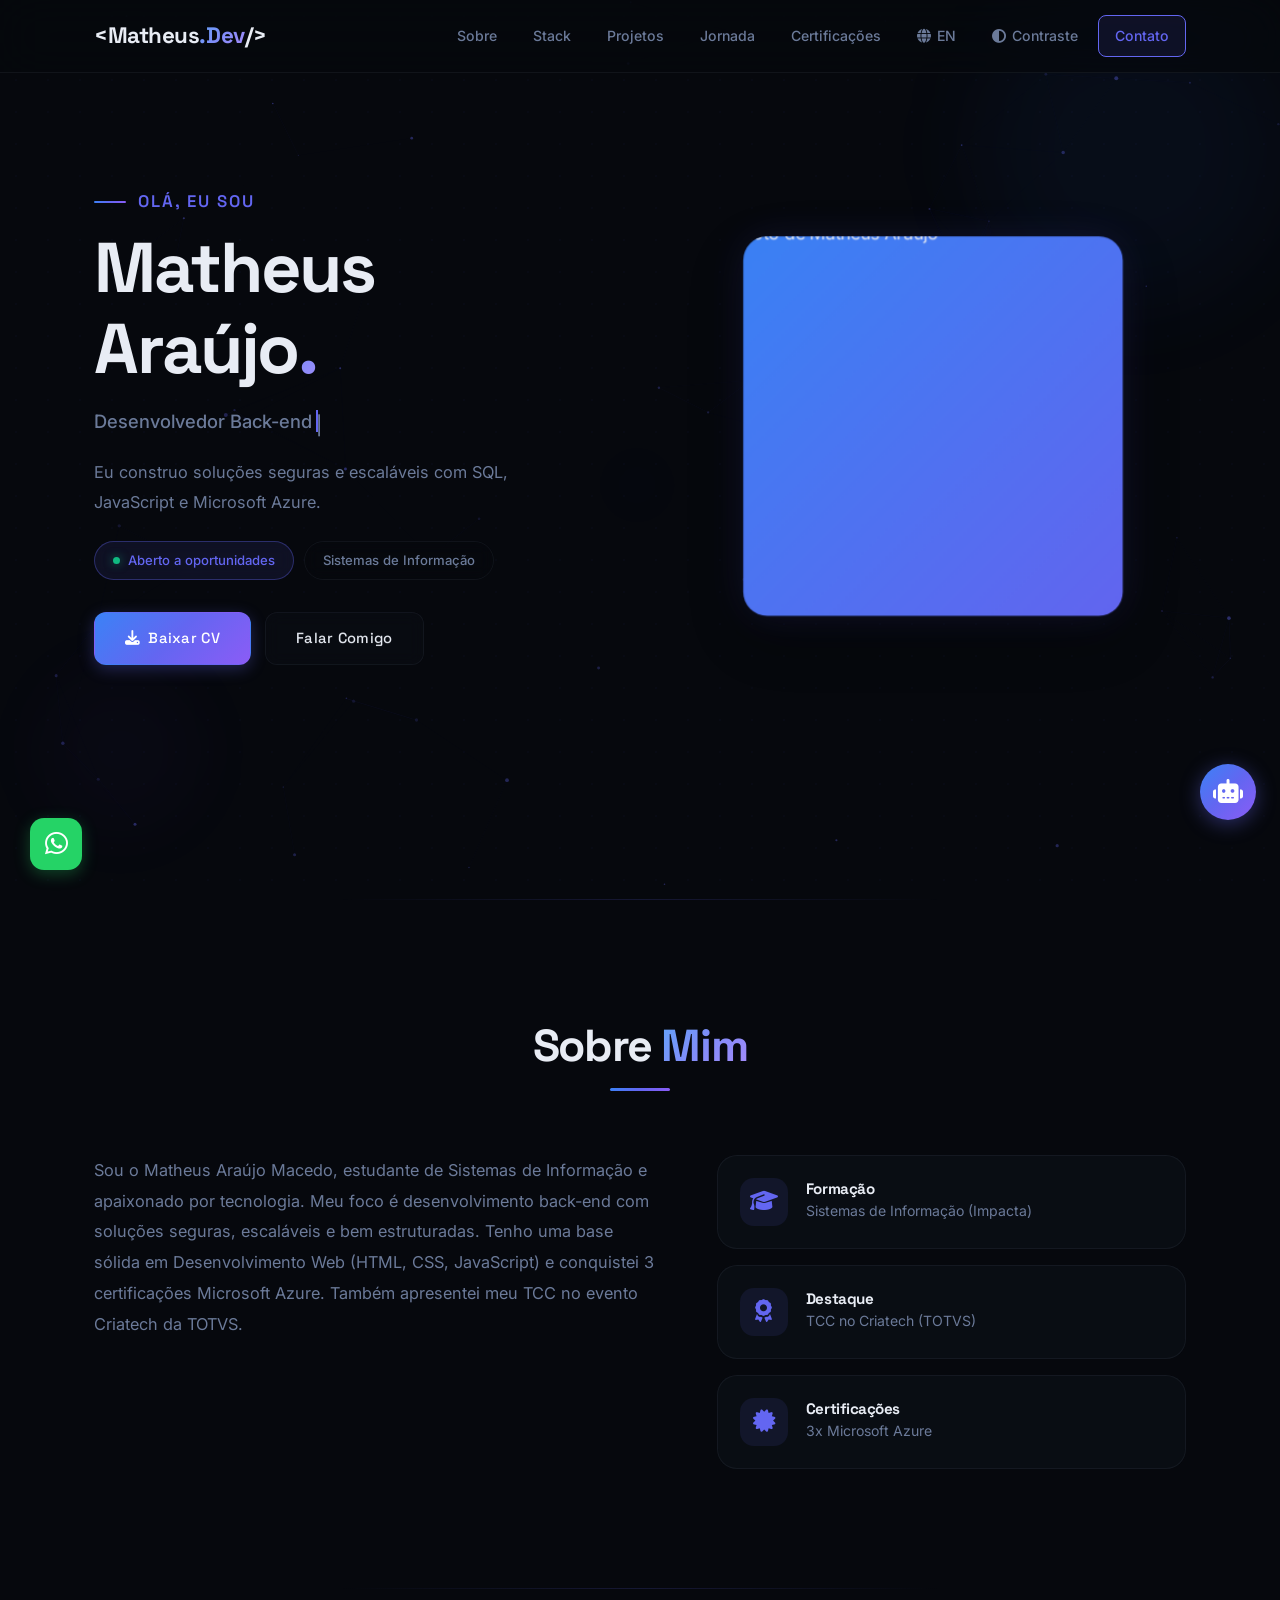
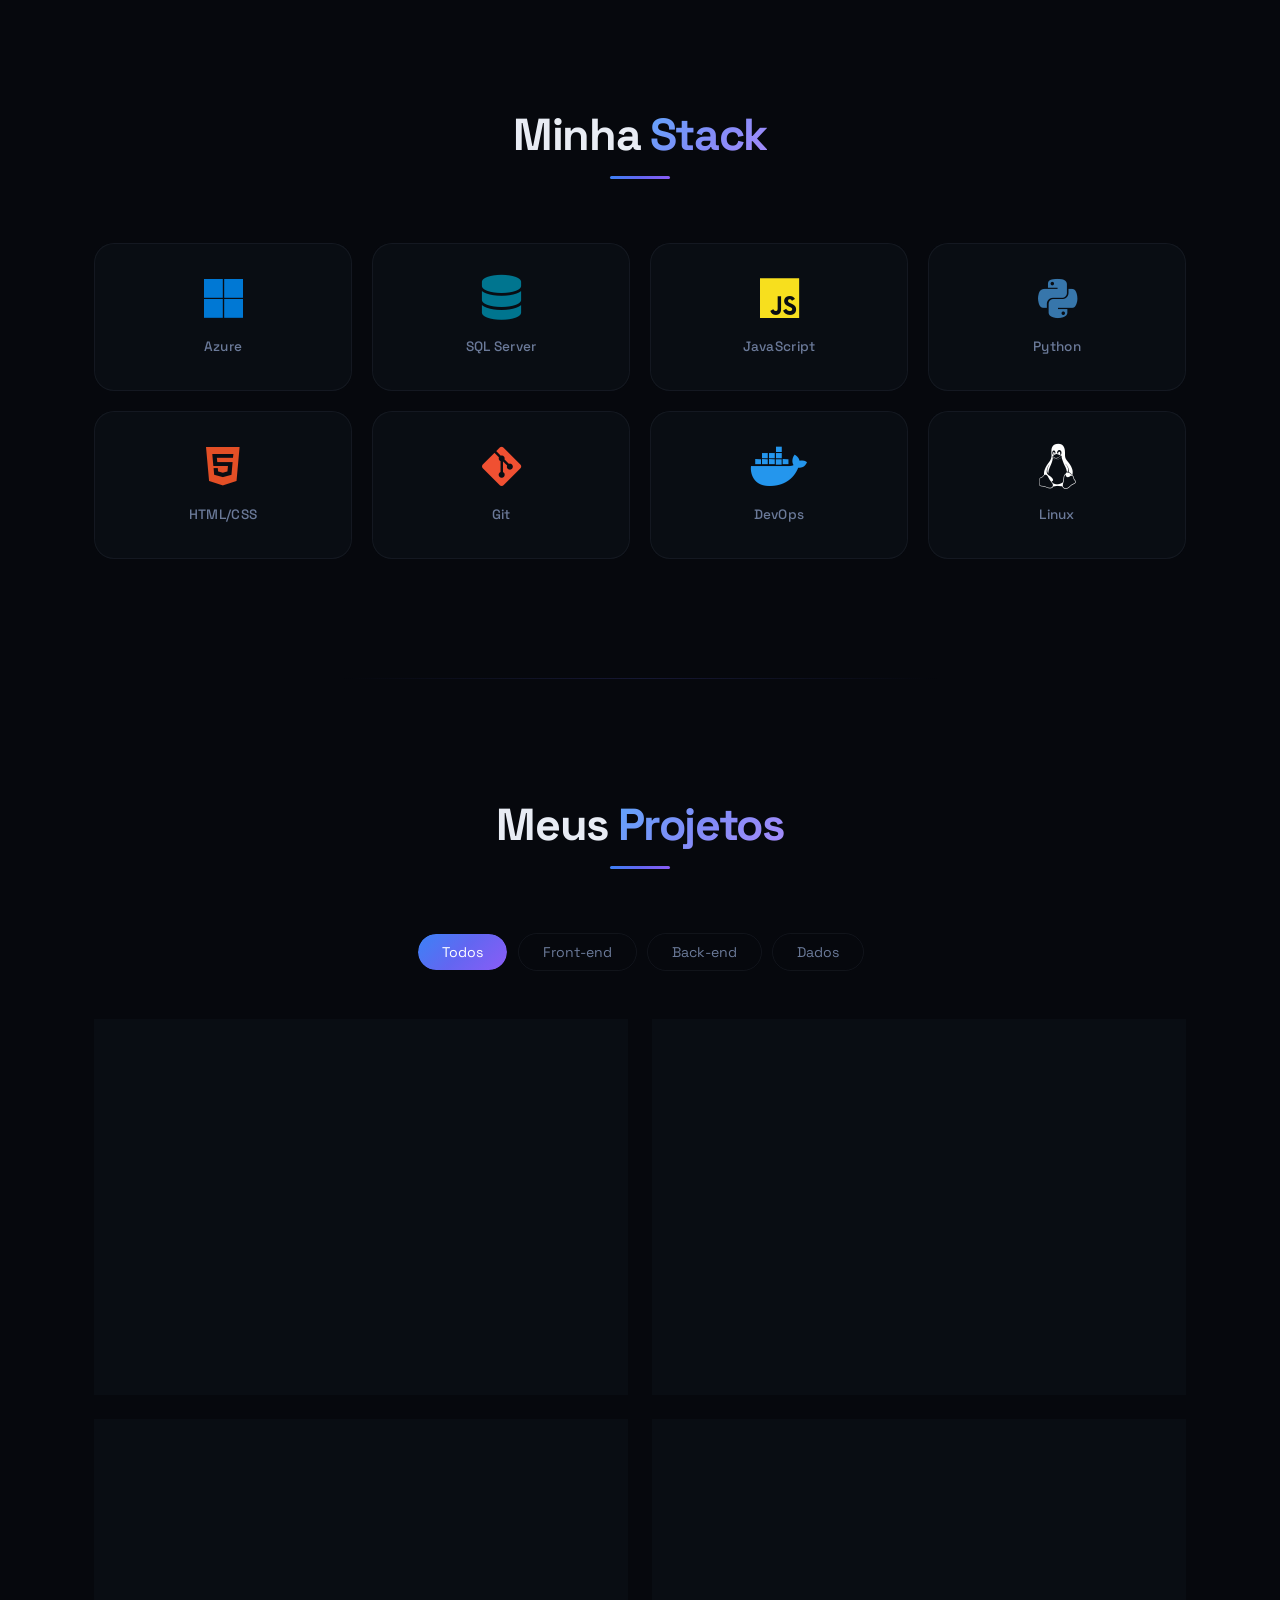
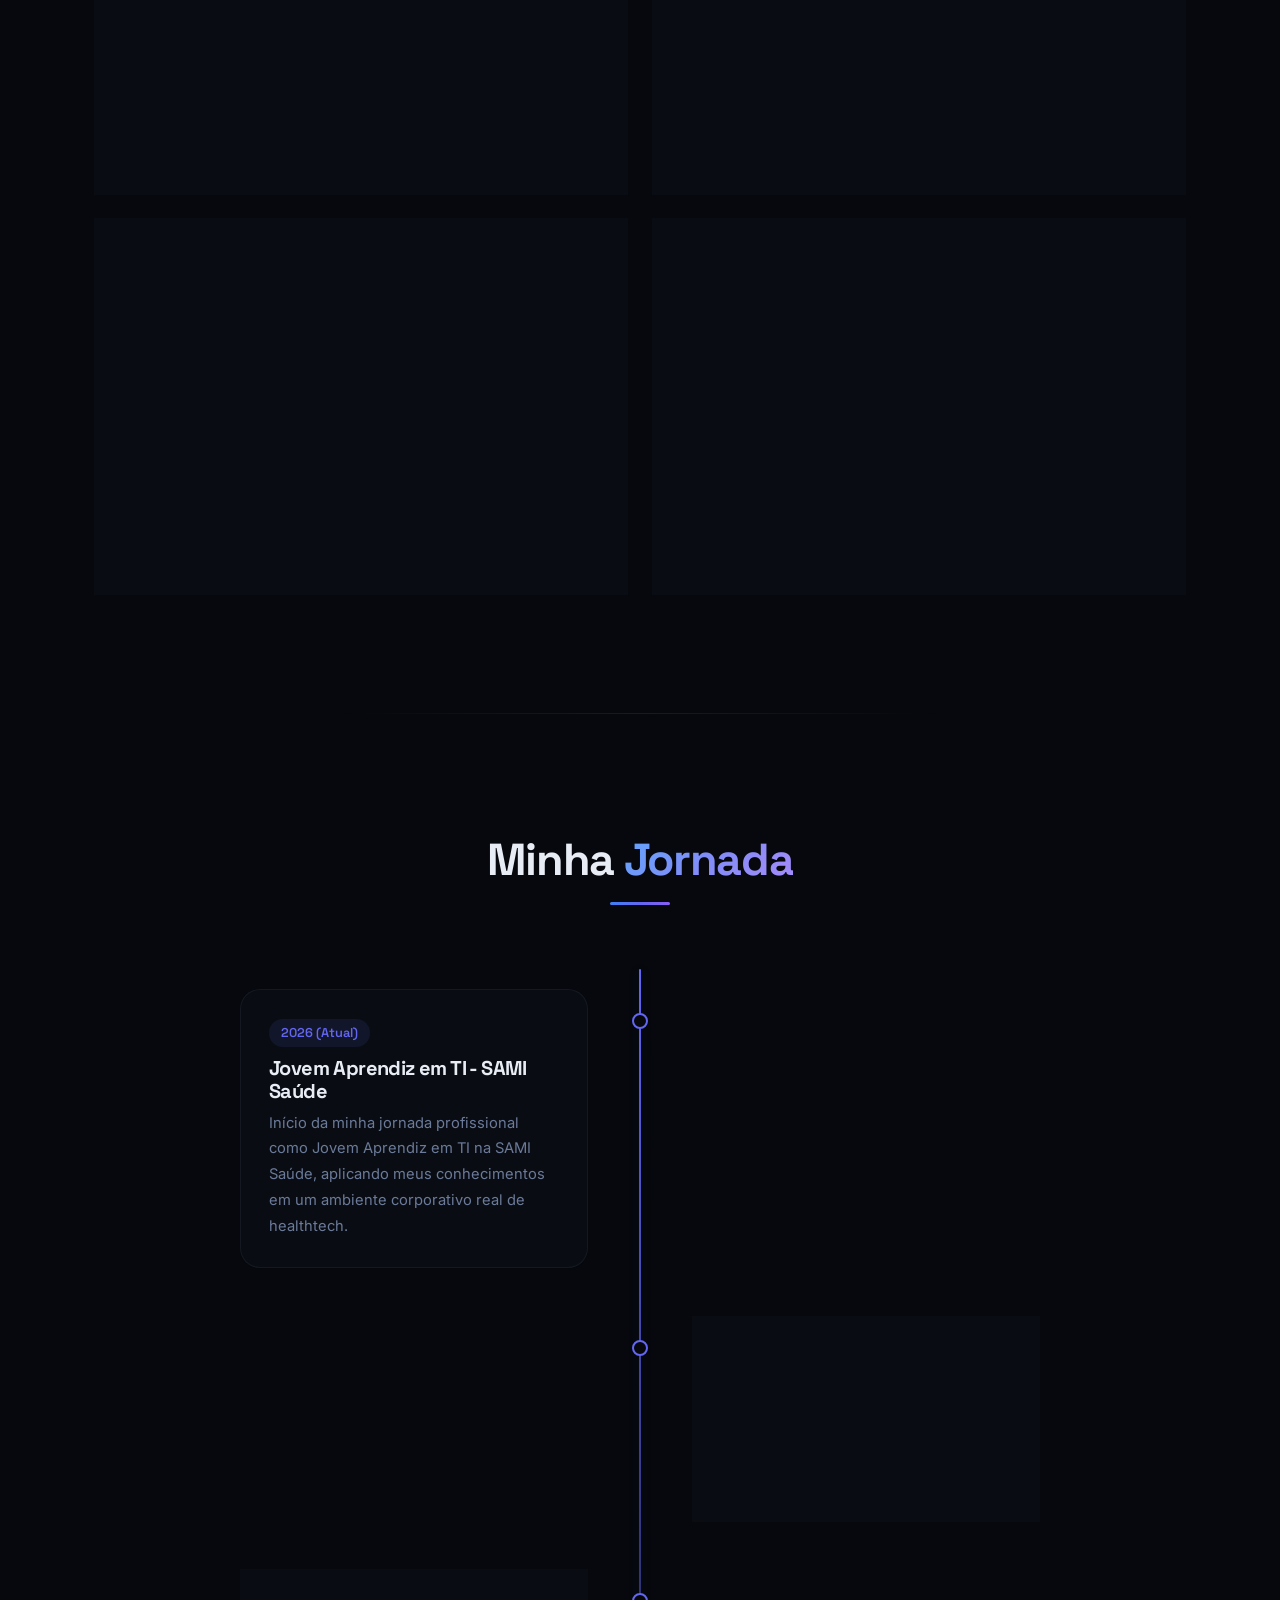
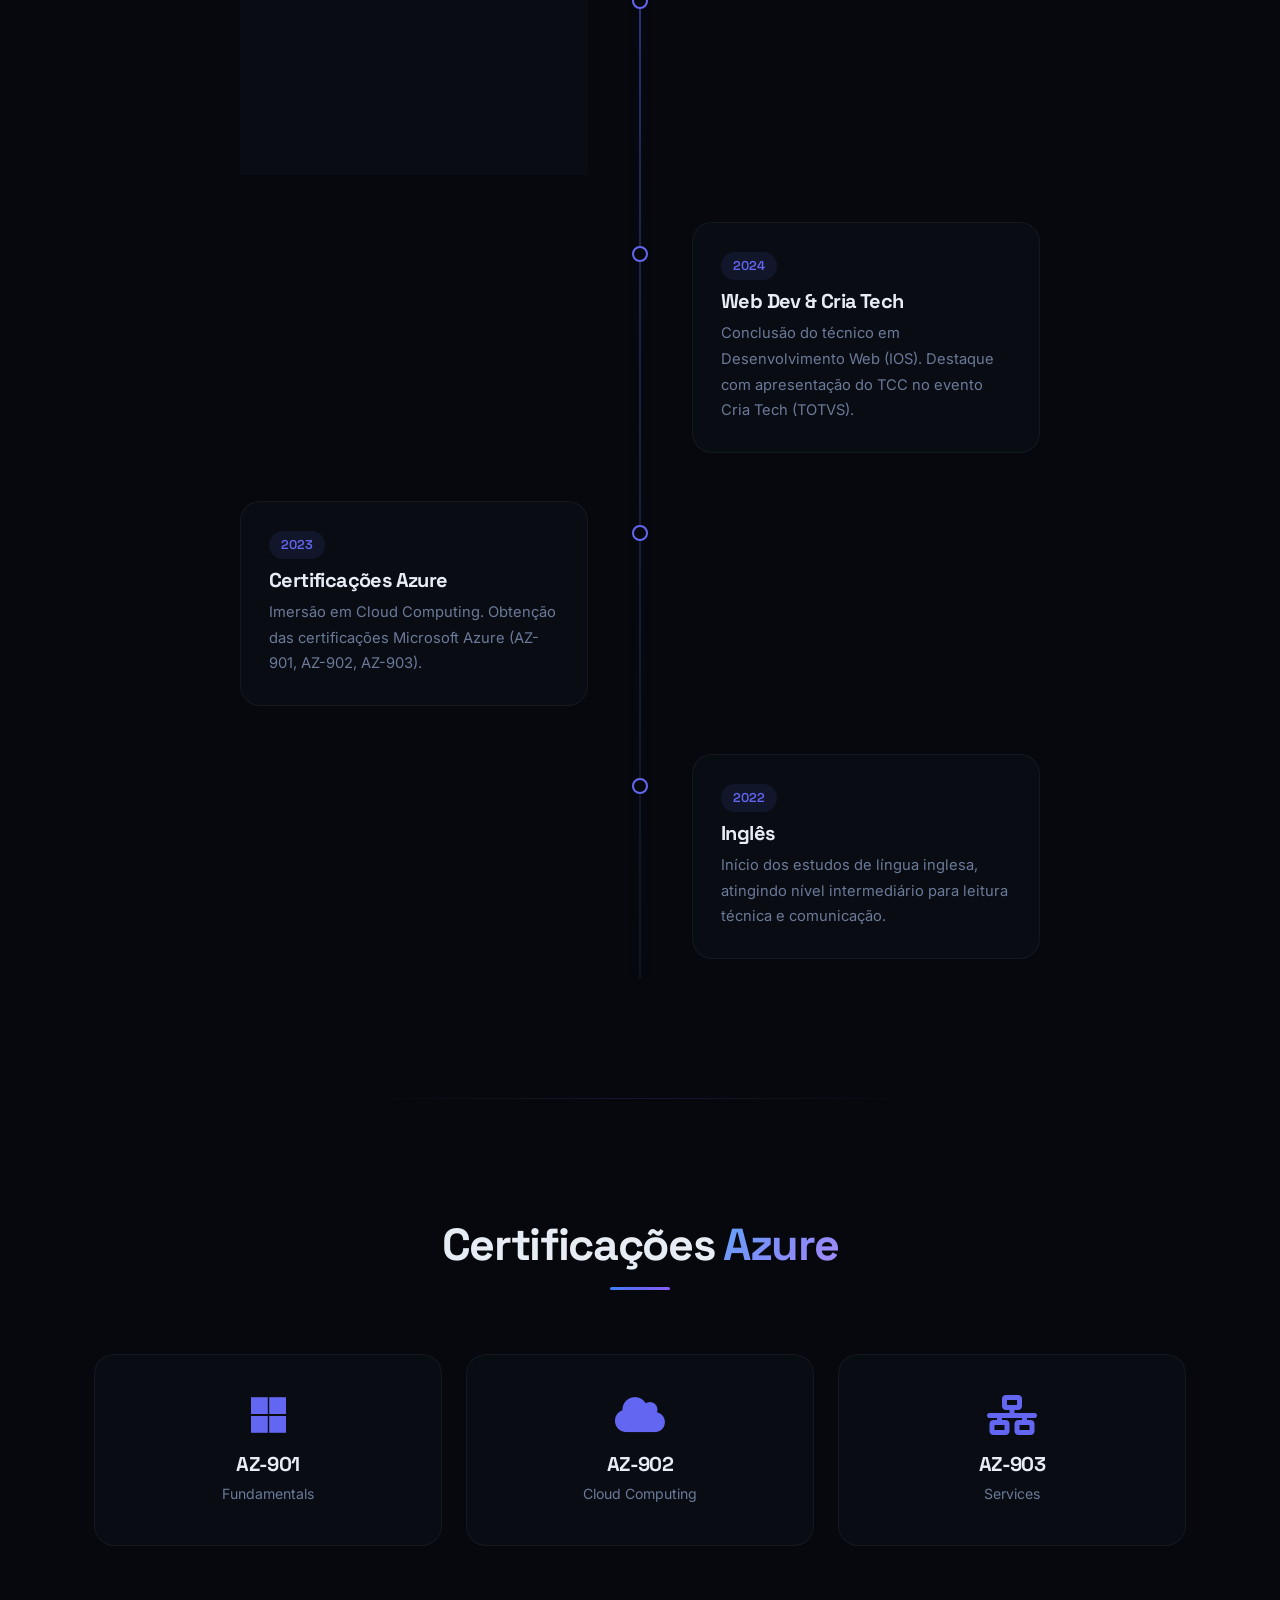
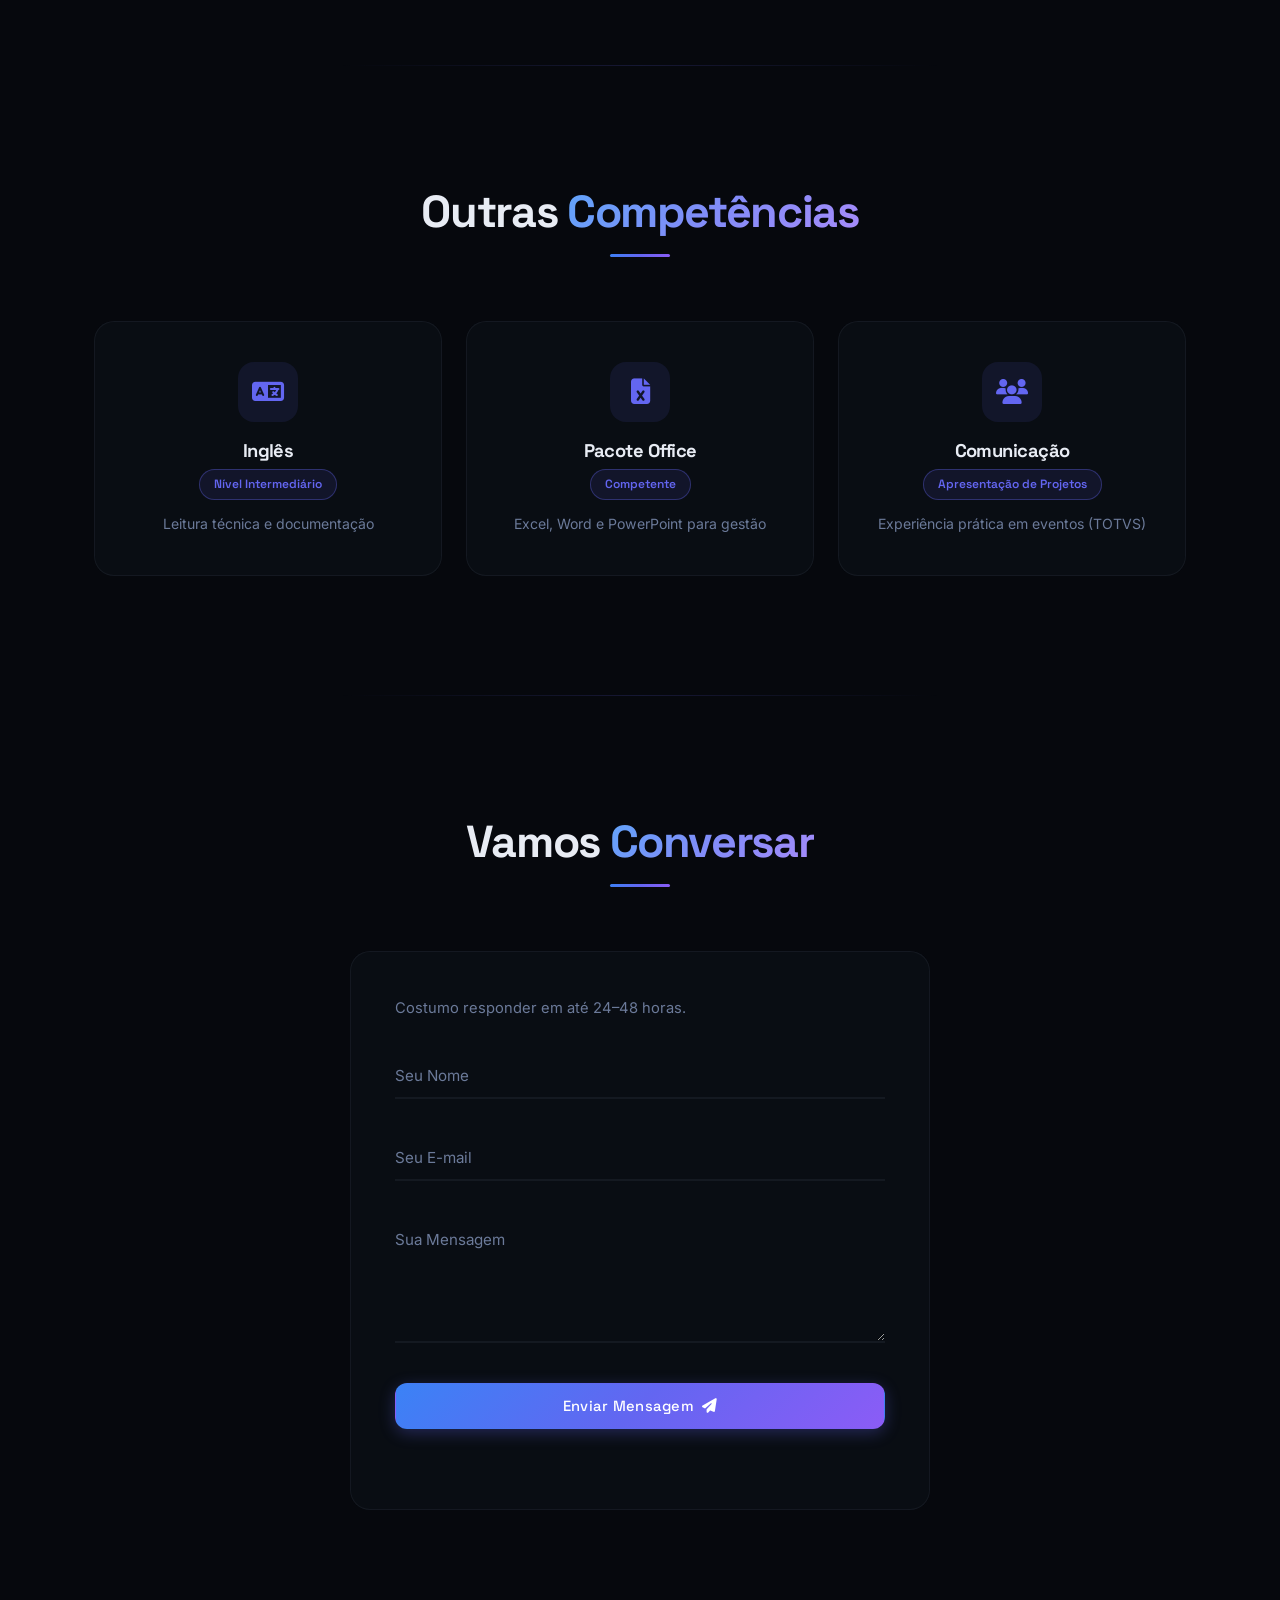
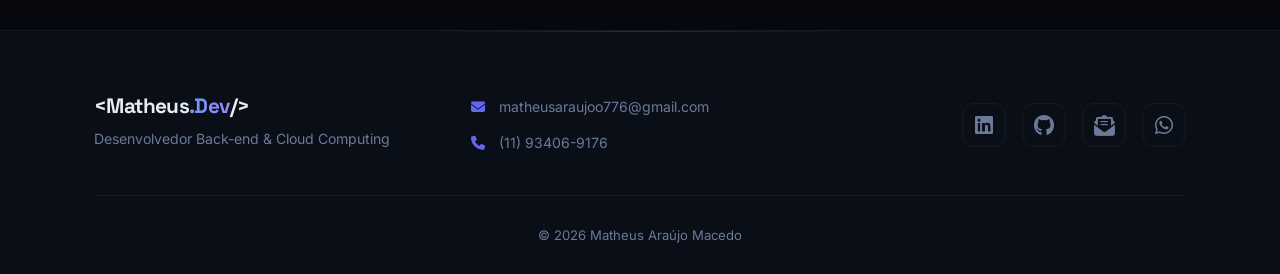
==== index.html @ a5e1f6a1 "fix(ui): prevent btn hover from hiding text by wrapping in span" ====
<!DOCTYPE html>
<html lang="pt-br">

<head>
    <meta charset="UTF-8">
    <meta name="viewport" content="width=device-width, initial-scale=1.0">
    <title>Matheus Araújo | Portfólio</title>
    <meta name="description" content="Portfólio de Matheus Araújo Macedo — Desenvolvedor Back-end, Cloud Azure e SQL.">
    
    <!-- Open Graph / LinkedIn / Facebook -->
    <meta property="og:type" content="website">
    <meta property="og:url" content="https://matheusaraujomacedo.pages.dev/">
    <meta property="og:title" content="Matheus Araújo | Portfólio de Desenvolvedor">
    <meta property="og:description" content="Portfólio de Desenvolvedor Back-end, Integração de IAs e Cloud. Fale com a minha IA diretamente no site!">
    <meta property="og:image" content="https://matheusaraujomacedo.pages.dev/matheusaraujo.jpeg">

    <!-- Twitter -->
    <meta property="twitter:card" content="summary_large_image">
    <meta property="twitter:url" content="https://matheusaraujomacedo.pages.dev/">
    <meta property="twitter:title" content="Matheus Araújo | Portfólio">
    <meta property="twitter:description" content="Portfólio de Desenvolvedor Back-end, Integração de IAs e Cloud. Fale com a minha IA diretamente no site!">
    <meta property="twitter:image" content="https://matheusaraujomacedo.pages.dev/matheusaraujo.jpeg">

    <link rel="stylesheet" href="static/style.css">
    <link rel="icon"
        href="data:image/svg+xml,<svg xmlns=%22http://www.w3.org/2000/svg%22 viewBox=%220 0 100 100%22><text y=%22.9em%22 font-size=%2290%22>💻</text></svg>">
    <link rel="preconnect" href="https://fonts.googleapis.com">
    <link rel="preconnect" href="https://fonts.gstatic.com" crossorigin>
    <link href="https://fonts.googleapis.com/css2?family=Inter:wght@300;400;500;600;700&family=Space+Grotesk:wght@400;500;600;700&display=swap" rel="stylesheet">
    <link rel="stylesheet" href="https://cdnjs.cloudflare.com/ajax/libs/font-awesome/6.4.0/css/all.min.css">
</head>

<body>

    <!-- Cursor Following Glow -->
    <div class="cursor-glow" id="cursor-glow"></div>

    <!-- Particle Background Canvas -->
    <canvas id="particle-bg"></canvas>

    <a class="skip-link" href="#about" data-en="Skip to content">Pular para conteúdo</a>

    <!-- Header -->
    <header id="header">
        <nav class="container navbar">
            <div class="logo">
                <a href="index.html">&lt;Matheus<span class="accent">.Dev</span>/&gt;</a>
            </div>

            <ul class="nav-links">
                <li><a href="#about" data-en="About">Sobre</a></li>
                <li><a href="#stack" data-en="Stack">Stack</a></li>
                <li><a href="#projects" data-en="Projects">Projetos</a></li>
                <li><a href="#journey" data-en="Journey">Jornada</a></li>
                <li><a href="#certs" data-en="Certifications">Certificações</a></li>
                <li><a href="javascript:void(0)" onclick="toggleLanguage()" id="lang-btn"
                        aria-label="Toggle Language"><i class="fas fa-globe"></i> EN</a></li>
                <li><a href="javascript:void(0)" onclick="toggleContrast()" id="contrast-btn"
                        data-en="<i class='fas fa-adjust'></i> Contrast" aria-label="Toggle Contrast"><i
                            class="fas fa-adjust"></i> Contraste</a></li>
                <li><a href="#contact" class="nav-btn" data-en="Contact">Contato</a></li>
            </ul>

            <div class="menu-toggle" id="mobile-menu">
                <i class="fas fa-bars"></i>
            </div>
        </nav>

        <div class="mobile-nav" id="mobile-nav-list">
            <a href="#about" onclick="toggleMenu()" data-en="About">Sobre</a>
            <a href="#stack" onclick="toggleMenu()" data-en="Stack">Stack</a>
            <a href="#projects" onclick="toggleMenu()" data-en="Projects">Projetos</a>
            <a href="#journey" onclick="toggleMenu()" data-en="Journey">Jornada</a>
            <a href="#certs" onclick="toggleMenu()" data-en="Certifications">Certificações</a>
            <a href="javascript:void(0)" onclick="toggleLanguage(); toggleMenu();" id="lang-btn-mobile">Inglês (EN)</a>
            <a href="javascript:void(0)" onclick="toggleContrast(); toggleMenu();" id="contrast-btn-mobile"
                data-en="Contrast">Contraste</a>
            <a href="#contact" onclick="toggleMenu()" data-en="Contact">Contato</a>
        </div>
    </header>

    <!-- Hero -->
    <section class="hero">
        <!-- Floating Gradient Orbs -->
        <div class="hero-orb hero-orb-1"></div>
        <div class="hero-orb hero-orb-2"></div>
        <div class="hero-orb hero-orb-3"></div>

        <div class="container hero-content">
            <div class="hero-text">
                <p class="hero-greeting" data-en="Hello, I'm">Olá, eu sou</p>
                <h1>Matheus Araújo<span class="accent">.</span></h1>
                <div class="hero-role" aria-live="polite">
                    <span id="typewriter"></span><span class="typewriter-cursor">|</span>
                </div>
                <p class="hero-desc"
                    data-en="I build secure, scalable solutions with SQL, JavaScript and Microsoft Azure.">
                    Eu construo soluções seguras e escaláveis com SQL, JavaScript e Microsoft Azure.</p>
                <div class="hero-badges">
                    <span class="badge" data-en="Open to opportunities">Aberto a oportunidades</span>
                    <span class="badge badge-outline" data-en="Information Systems">Sistemas de Informação</span>
                </div>
                <div class="hero-actions">
                    <a href="Curriculo_Matheus_Araujo_Macedo.pdf" target="_blank" class="btn btn-primary magnetic-btn"
                        data-en="<i class='fas fa-download'></i> Download CV">
                        <i class="fas fa-download"></i> Baixar CV
                    </a>
                    <a href="#contact" class="btn btn-secondary magnetic-btn" data-en="Contact Me">Falar Comigo</a>
                </div>
            </div>
            <div class="hero-image-wrapper">
                <div class="hero-image">
                    <img src="matheusaraujo.jpeg" alt="Foto de Matheus Araújo" loading="eager">
                </div>
            </div>
        </div>
    </section>

    <!-- About -->
    <section id="about">
        <div class="container">
            <h2 class="section-title" data-en="About <span class='accent'>Me</span>">Sobre <span
                    class="accent">Mim</span></h2>
            <div class="about-grid">
                <div class="about-text reveal">
                    <p
                        data-en="I am Matheus Araújo Macedo, an Information Systems student passionate about technology. My focus is back-end development with secure, scalable and well-structured solutions. I have a solid foundation in Web Development (HTML, CSS, JavaScript) and earned 3 Microsoft Azure certifications. I also presented a capstone project at the Criatech event by TOTVS.">
                        Sou o Matheus Araújo Macedo, estudante de Sistemas de Informação e apaixonado por tecnologia.
                        Meu foco é desenvolvimento back-end com soluções seguras, escaláveis e bem estruturadas.
                        Tenho uma base sólida em Desenvolvimento Web (HTML, CSS, JavaScript) e conquistei 3
                        certificações Microsoft Azure. Também apresentei meu TCC no evento Criatech da TOTVS.</p>
                </div>
                <div class="about-highlights">
                    <div class="highlight-item reveal">
                        <i class="fas fa-graduation-cap"></i>
                        <div>
                            <h4 data-en="Education">Formação</h4>
                            <p data-en="Information Systems (Impacta)">Sistemas de Informação (Impacta)</p>
                        </div>
                    </div>
                    <div class="highlight-item reveal">
                        <i class="fas fa-award"></i>
                        <div>
                            <h4 data-en="Highlight">Destaque</h4>
                            <p data-en="TCC at Criatech (TOTVS)">TCC no Criatech (TOTVS)</p>
                        </div>
                    </div>
                    <div class="highlight-item reveal">
                        <i class="fas fa-certificate"></i>
                        <div>
                            <h4 data-en="Certifications">Certificações</h4>
                            <p data-en="3x Microsoft Azure">3x Microsoft Azure</p>
                        </div>
                    </div>
                </div>
            </div>
        </div>
    </section>

    <!-- Stack -->
    <section id="stack">
        <div class="container">
            <h2 class="section-title" data-en="My <span class='accent'>Stack</span>">Minha <span
                    class="accent">Stack</span></h2>
            <div class="stack-grid">
                <div class="stack-card gsap-reveal">
                    <i class="fab fa-microsoft" style="color: #0078d4;"></i>
                    <span>Azure</span>
                </div>
                <div class="stack-card gsap-reveal">
                    <i class="fas fa-database" style="color: #00758f;"></i>
                    <span>SQL Server</span>
                </div>
                <div class="stack-card gsap-reveal">
                    <i class="fab fa-js" style="color: #f7df1e;"></i>
                    <span>JavaScript</span>
                </div>
                <div class="stack-card gsap-reveal">
                    <i class="fab fa-python" style="color: #3776ab;"></i>
                    <span>Python</span>
                </div>
                <div class="stack-card gsap-reveal">
                    <i class="fab fa-html5" style="color: #e34f26;"></i>
                    <span>HTML/CSS</span>
                </div>
                <div class="stack-card gsap-reveal">
                    <i class="fab fa-git-alt" style="color: #f05032;"></i>
                    <span>Git</span>
                </div>
                <div class="stack-card gsap-reveal">
                    <i class="fab fa-docker" style="color: #2496ed;"></i>
                    <span>DevOps</span>
                </div>
                <div class="stack-card gsap-reveal">
                    <i class="fab fa-linux" style="color: #fff;"></i>
                    <span>Linux</span>
                </div>
            </div>
        </div>
    </section>

    <!-- Projects -->
    <section id="projects">
        <div class="container">
            <h2 class="section-title" data-en="My <span class='accent'>Projects</span>">Meus <span
                    class="accent">Projetos</span></h2>

            <div class="project-filters reveal">
                <button class="filter-btn active" data-filter="all" data-en="All">Todos</button>
                <button class="filter-btn" data-filter="frontend" data-en="Front-end">Front-end</button>
                <button class="filter-btn" data-filter="backend" data-en="Back-end">Back-end</button>
                <button class="filter-btn" data-filter="data" data-en="Data">Dados</button>
            </div>

            <div class="projects-grid">

                <div class="project-card reveal tilt-card" data-category="frontend">
                    <div class="card-shine"></div>
                    <div class="project-visual">
                        <i class="fas fa-laptop-code"></i>
                    </div>
                    <div class="project-body">
                        <h3 data-en="TCC Project - TOTVS/Criatech">Projeto TCC - TOTVS/Criatech</h3>
                        <div class="tags">
                            <span class="tag">Web Dev</span>
                            <span class="tag">Front-end</span>
                        </div>
                        <p
                            data-en="Development of the project websites presented at the Criatech event. Focus on responsive, high-impact interfaces.">
                            Desenvolvimento dos sites do projeto apresentado no evento Criatech. Foco em interfaces
                            responsivas e de alto impacto.</p>
                        <button class="btn btn-sm magnetic-btn" onclick="openModal(this)" data-title="TCC - TOTVS/Criatech"
                            data-desc="Trabalhei no desenvolvimento Front-end para os sites do projeto apresentado no evento Cria Tech da TOTVS. O foco foi criar uma interface funcional, responsiva e com alto impacto visual."
                            data-link="https://github.com/MatheusAraujoMacedo" data-en-title="TCC - TOTVS/Criatech"
                            data-en-desc="I worked on the front-end development for the project websites presented at the Cria Tech event by TOTVS. The focus was on a functional, responsive interface with strong visual impact.">
                            <span data-en="View Details">Ver Detalhes</span>
                        </button>
                    </div>
                </div>

                <div class="project-card reveal tilt-card" data-category="frontend data">
                    <div class="card-shine"></div>
                    <div class="project-visual">
                        <i class="fas fa-chart-pie"></i>
                    </div>
                    <div class="project-body">
                        <h3 data-en="Finance Dashboard">Dashboard de Finanças</h3>
                        <div class="tags">
                            <span class="tag">Front-end</span>
                            <span class="tag">Data Viz</span>
                        </div>
                        <p
                            data-en="Personal finance control system with interactive interface, expense categorization, and real-time budget charts.">
                            Sistema de controle financeiro pessoal com interface interativa, categorização de gastos e
                            visualização gráfica de orçamento em tempo real.</p>
                        <button class="btn btn-sm magnetic-btn" onclick="openModal(this)" data-title="Dashboard Financeiro"
                            data-desc="Uma aplicação SPA focada em controle de gastos. Implementei gráficos interativos com Chart.js e lógica para cálculos em tempo real."
                            data-link="https://github.com/MatheusAraujoMacedo" data-en-title="Finance Dashboard"
                            data-en-desc="A single-page application focused on expense tracking. I implemented interactive charts with Chart.js and array manipulation logic for real-time calculations.">
                            <span data-en="View Details">Ver Detalhes</span>
                        </button>
                    </div>
                </div>

                <div class="project-card reveal tilt-card" data-category="backend">
                    <div class="card-shine"></div>
                    <div class="project-visual">
                        <i class="fas fa-wallet"></i>
                    </div>
                    <div class="project-body">
                        <h3 data-en="Finance Manager">Gestor Financeiro FOHB</h3>
                        <div class="tags">
                            <span class="tag">Back-end</span>
                            <span class="tag">Python</span>
                            <span class="tag">Cloud Deploy</span>
                        </div>
                        <p
                            data-en="Full-stack application for financial management using Python, Flask and PostgreSQL. Deployed to Render with secure environment variables.">
                            Aplicação full-stack para gestão financeira utilizando Python, Flask e PostgreSQL. Deploy no
                            Render com variáveis de ambiente para segurança.</p>
                        <button class="btn btn-sm magnetic-btn" onclick="openModal(this)" data-title="Gestor Financeiro FOHB"
                            data-desc="Sistema de controle de finanças construído com Python e Flask. Utiliza PostgreSQL em produção na nuvem (Render) com rotas protegidas e deploy contínuo."
                            data-link="https://gestor-financeiro-fohb.onrender.com/" data-en-title="Finance Manager"
                            data-en-desc="Finance control system built with Python and Flask. Uses PostgreSQL in a cloud production environment (Render) with protected routes and continuous deployment.">
                            <span data-en="View Details">Ver Detalhes</span>
                        </button>
                    </div>
                </div>

                <div class="project-card reveal tilt-card" data-category="backend data">
                    <div class="card-shine"></div>
                    <div class="project-visual">
                        <i class="fas fa-chart-line"></i>
                    </div>
                    <div class="project-body">
                        <h3 data-en="CyberFinance Pro">CyberFinance Pro</h3>
                        <div class="tags">
                            <span class="tag">Python</span>
                            <span class="tag">Back-end</span>
                        </div>
                        <p
                            data-en="A robust Python project focused on financial management and data analysis, providing an advanced approach to budget control.">
                            Um projeto robusto em Python focado em gestão financeira e análise de dados, oferecendo uma abordagem avançada para controle de orçamento.</p>
                        <button class="btn btn-sm magnetic-btn" onclick="openModal(this)" data-title="CyberFinance Pro"
                            data-desc="Desenvolvido em Python, este projeto visa criar uma ferramenta robusta para gerenciamento financeiro, utilizando bibliotecas de análise e processamento de dados."
                            data-link="https://github.com/MatheusAraujoMacedo/cyberfinance-pro" data-en-title="CyberFinance Pro"
                            data-en-desc="Developed in Python, this project aims to create a robust tool for financial management, utilizing data analysis and processing libraries.">
                            <span data-en="View Details">Ver Detalhes</span>
                        </button>
                    </div>
                </div>

                <div class="project-card reveal tilt-card" data-category="backend">
                    <div class="card-shine"></div>
                    <div class="project-visual">
                        <i class="fas fa-terminal"></i>
                    </div>
                    <div class="project-body">
                        <h3 data-en="Study Assistant (Terminal TUI)">Assistente de Estudos (Terminal)</h3>
                        <div class="tags">
                            <span class="tag">Python</span>
                            <span class="tag">Textual</span>
                            <span class="tag">AI/Gemini</span>
                        </div>
                        <p
                            data-en="A productivity and study assistant running directly in the terminal, featuring a cyberpunk TUI and Google Gemini AI integration.">
                            Um assistente de estudos e produtividade que roda direto no terminal, com uma interface TUI cyberpunk e integração com a IA do Google Gemini.</p>
                        <button class="btn btn-sm magnetic-btn" onclick="openModal(this)" data-title="Assistente de Estudos CLI"
                            data-desc="Aplicativo de terminal robusto criado com Python e a biblioteca Textual. Permite capturar a tela, enviar para a API de visão do Gemini e receber orientações de estudo em modo TUI completo."
                            data-link="https://github.com/MatheusAraujoMacedo/Programa-estudos" data-en-title="Terminal Study Assistant"
                            data-en-desc="Robust terminal application built with Python and Textual library. It allows screen capturing, sending it to Gemini's vision API, and receiving study guidance in full TUI mode.">
                            <span data-en="View Details">Ver Detalhes</span>
                        </button>
                    </div>
                </div>

                <div class="project-card reveal tilt-card" data-category="frontend">
                    <div class="card-shine"></div>
                    <div class="project-visual">
                        <i class="fas fa-qrcode"></i>
                    </div>
                    <div class="project-body">
                        <h3 data-en="QR Code Generator">Criador de QR Code</h3>
                        <div class="tags">
                            <span class="tag">HTML/CSS</span>
                            <span class="tag">JavaScript</span>
                        </div>
                        <p
                            data-en="A web utility to quickly generate custom QR Codes for links, texts, and websites.">
                            Um utilitário web para gerar rapidamente QR Codes personalizados para links, textos e sites diversos.</p>
                        <button class="btn btn-sm magnetic-btn" onclick="openModal(this)" data-title="Criador de QR Code"
                            data-desc="Aplicação web simples e direta que recebe uma entrada (URL ou texto) e gera dinamicamente um QR Code pronto para uso e download."
                            data-link="https://github.com/MatheusAraujoMacedo/Criador-de-Qr-code" data-en-title="QR Code Generator"
                            data-en-desc="Simple and straightforward frontend application that inputs a URL or text and dynamically generates a ready-to-use and download QR Code.">
                            <span data-en="View Details">Ver Detalhes</span>
                        </button>
                    </div>
                </div>

            </div>
        </div>
    </section>

    <!-- Journey -->
    <section id="journey">
        <div class="container">
            <h2 class="section-title" data-en="My <span class='accent'>Journey</span>">Minha <span
                    class="accent">Jornada</span></h2>
            <div class="timeline">
                <div class="timeline-item timeline-left reveal-right">
                    <div class="timeline-dot"></div>
                    <div class="timeline-content">
                        <span class="timeline-date">2026 (Atual)</span>
                        <h3 data-en="IT Apprentice at SAMI Saúde">Jovem Aprendiz em TI - SAMI Saúde</h3>
                        <p
                            data-en="Started my professional journey as an IT Apprentice at SAMI Saúde, applying my tech skills in a real-world healthcare tech company.">
                            Início da minha jornada profissional como Jovem Aprendiz em TI na SAMI Saúde, aplicando meus conhecimentos em um ambiente corporativo real de healthtech.</p>
                    </div>
                </div>
                <div class="timeline-item timeline-right reveal-left">
                    <div class="timeline-dot"></div>
                    <div class="timeline-content">
                        <span class="timeline-date">2026</span>
                        <h3 data-en="Degree & DevOps">Graduação & DevOps</h3>
                        <p
                            data-en="Starting Bachelor's in Information Systems at Faculdade Impacta and DevOps culture preparatory course.">
                            Início do Bacharelado em Sistemas de Informação na Faculdade Impacta e curso preparatório de
                            cultura DevOps.</p>
                    </div>
                </div>
                <div class="timeline-item timeline-left reveal-right">
                    <div class="timeline-dot"></div>
                    <div class="timeline-content">
                        <span class="timeline-date">2025</span>
                        <h3 data-en="Data Specialization">Especialização em Dados</h3>
                        <p
                            data-en="Focus on additional SQL and MySQL courses to strengthen back-end and data manipulation skills.">
                            Foco em cursos adicionais de SQL e MySQL para fortalecer habilidades de back-end e
                            manipulação de dados.</p>
                    </div>
                </div>
                <div class="timeline-item timeline-right reveal-left">
                    <div class="timeline-dot"></div>
                    <div class="timeline-content">
                        <span class="timeline-date">2024</span>
                        <h3 data-en="Web Dev & Cria Tech">Web Dev & Cria Tech</h3>
                        <p
                            data-en="Conclusion of Web Development technical course (IOS). Highlight with TCC presentation at the Cria Tech event (TOTVS).">
                            Conclusão do técnico em Desenvolvimento Web (IOS). Destaque com apresentação do TCC no
                            evento Cria Tech (TOTVS).</p>
                    </div>
                </div>
                <div class="timeline-item timeline-left reveal-right">
                    <div class="timeline-dot"></div>
                    <div class="timeline-content">
                        <span class="timeline-date">2023</span>
                        <h3 data-en="Azure Certifications">Certificações Azure</h3>
                        <p
                            data-en="Immersion in Cloud Computing. Earned Microsoft Azure certifications (AZ-901, AZ-902, AZ-903).">
                            Imersão em Cloud Computing. Obtenção das certificações Microsoft Azure (AZ-901, AZ-902,
                            AZ-903).</p>
                    </div>
                </div>
                <div class="timeline-item timeline-right reveal-left">
                    <div class="timeline-dot"></div>
                    <div class="timeline-content">
                        <span class="timeline-date">2022</span>
                        <h3 data-en="English">Inglês</h3>
                        <p
                            data-en="Started English studies, reaching an intermediate level for technical reading and communication.">
                            Início dos estudos de língua inglesa, atingindo nível intermediário para leitura técnica e
                            comunicação.</p>
                    </div>
                </div>
            </div>
        </div>
    </section>

    <!-- Certifications -->
    <section id="certs">
        <div class="container">
            <h2 class="section-title" data-en="Azure <span class='accent'>Certifications</span>">Certificações <span
                    class="accent">Azure</span></h2>
            <div class="certs-grid">
                <div class="cert-card gsap-reveal">
                    <i class="fab fa-microsoft"></i>
                    <h3>AZ-901</h3>
                    <p>Fundamentals</p>
                </div>
                <div class="cert-card gsap-reveal">
                    <i class="fas fa-cloud"></i>
                    <h3>AZ-902</h3>
                    <p>Cloud Computing</p>
                </div>
                <div class="cert-card gsap-reveal">
                    <i class="fas fa-network-wired"></i>
                    <h3>AZ-903</h3>
                    <p>Services</p>
                </div>
            </div>
        </div>
    </section>

    <!-- Other Skills -->
    <section id="skills">
        <div class="container">
            <h2 class="section-title" data-en="Other <span class='accent'>Skills</span>">Outras <span
                    class="accent">Competências</span></h2>
            <div class="wave-grid">
                <div class="wave-card reveal">
                    <div class="wave-card-icon"><i class="fas fa-language"></i></div>
                    <h3 data-en="English">Inglês</h3>
                    <span class="wave-card-level" data-en="Intermediate Level">Nível Intermediário</span>
                    <p data-en="Technical reading and documentation">Leitura técnica e documentação</p>
                </div>
                <div class="wave-card reveal">
                    <div class="wave-card-icon"><i class="fas fa-file-excel"></i></div>
                    <h3 data-en="Office Suite">Pacote Office</h3>
                    <span class="wave-card-level" data-en="Proficient">Competente</span>
                    <p data-en="Excel, Word, and PowerPoint for management">Excel, Word e PowerPoint para gestão</p>
                </div>
                <div class="wave-card reveal">
                    <div class="wave-card-icon"><i class="fas fa-users"></i></div>
                    <h3 data-en="Communication">Comunicação</h3>
                    <span class="wave-card-level" data-en="Project Presentations">Apresentação de Projetos</span>
                    <p data-en="Practical experience at events (TOTVS)">Experiência prática em eventos (TOTVS)</p>
                </div>
            </div>
        </div>
    </section>

    <!-- Contact -->
    <section id="contact">
        <div class="container">
            <h2 class="section-title" data-en="Let's <span class='accent'>Talk</span>">Vamos <span
                    class="accent">Conversar</span></h2>

            <div class="contact-wrapper gsap-reveal">
                <p class="form-helper" data-en="I usually reply within 24–48 hours.">Costumo responder em até 24–48
                    horas.</p>

                <form action="https://formspree.io/f/xbdyagwp" method="POST" class="contact-form" id="contact-form">
                    <div class="input-group">
                        <input type="text" name="name" required placeholder=" " id="input-name">
                        <label for="input-name" data-en="Your Name">Seu Nome</label>
                    </div>
                    <div class="input-group">
                        <input type="email" name="email" required placeholder=" " id="input-email">
                        <label for="input-email" data-en="Your Email">Seu E-mail</label>
                    </div>
                    <div class="input-group">
                        <textarea name="message" rows="5" required placeholder=" " id="input-message"></textarea>
                        <label for="input-message" data-en="Your Message">Sua Mensagem</label>
                    </div>
                    <button type="submit" class="btn btn-primary submit-btn magnetic-btn"
                        data-en="<span>Send Message</span> <i class='fas fa-paper-plane'></i>">
                        <span>Enviar Mensagem</span> <i class="fas fa-paper-plane"></i>
                    </button>
                    <p class="form-status" id="form-status" role="status" aria-live="polite"></p>
                </form>
            </div>
        </div>
    </section>

    <!-- Footer -->
    <footer>
        <div class="container">
            <div class="footer-content">
                <div class="footer-info">
                    <h3>&lt;Matheus<span class="accent">.Dev</span>/&gt;</h3>
                    <p data-en="Back-end Developer & Cloud Computing">Desenvolvedor Back-end & Cloud Computing</p>
                </div>
                <div class="footer-contact">
                    <a href="mailto:matheusaraujoo776@gmail.com"><i class="fas fa-envelope"></i>
                        matheusaraujoo776@gmail.com</a>
                    <a href="tel:+5511934069176"><i class="fas fa-phone"></i> (11) 93406-9176</a>
                </div>
                <div class="social-links">
                    <a href="https://www.linkedin.com/in/matheus-araujoo-" target="_blank" title="LinkedIn"><i
                            class="fab fa-linkedin"></i></a>
                    <a href="https://github.com/MatheusAraujoMacedo" target="_blank" title="GitHub"><i
                            class="fab fa-github"></i></a>
                    <a href="mailto:matheusaraujoo776@gmail.com" title="E-mail"><i
                            class="fas fa-envelope-open-text"></i></a>
                    <a href="https://wa.me/5511934069176" target="_blank" title="WhatsApp"><i
                            class="fab fa-whatsapp"></i></a>
                </div>
            </div>
            <p class="copy">&copy; 2026 Matheus Araújo Macedo</p>
        </div>
    </footer>

    <!-- Back to top -->
    <a href="#" class="back-to-top" id="backToTop"><i class="fas fa-arrow-up"></i></a>

    <!-- WhatsApp Float -->
    <a href="https://wa.me/5511934069176?text=Olá Matheus, vi seu portfólio e gostaria de conversar!"
        class="whatsapp-float" target="_blank"><i class="fab fa-whatsapp"></i></a>

    <!-- Project Modal -->
    <div id="project-modal" class="modal">
        <div class="modal-content">
            <span class="close-modal">&times;</span>
            <h2 id="modal-title">Título do Projeto</h2>
            <p id="modal-desc">Descrição completa do projeto...</p>
            <br>
            <a href="#" id="modal-link" target="_blank" class="btn btn-primary modal-link-btn magnetic-btn"
                data-en="View on GitHub">Ver no GitHub</a>
        </div>
    </div>

    <!-- AI Chatbot UI -->
    <div id="chatbot-container" class="chatbot-container">
        <div class="chatbot-header">
            <div class="chatbot-title">
                <h3>Matheus AI</h3>
                <div>
                    <span class="status-indicator"></span><span data-en="Online" class="status-text">Online</span>
                </div>
            </div>
            <button id="close-chat" aria-label="Close Chat">&times;</button>
        </div>
        <div class="chatbot-messages" id="chatbot-messages">
            <div class="message ai-message">
                <div class="message-content">
                    <p data-en="Hello! I am Matheus's virtual assistant powered by Gemini. Ask me anything about his experience, skills, or projects!">Olá! Sou o assistente virtual do Matheus, integrado com o Gemini. Pergunte-me qualquer coisa sobre a experiência, habilidades ou projetos dele!</p>
                </div>
            </div>
        </div>
        <div class="chatbot-input">
            <input type="text" id="chat-input" placeholder="Digite sua pergunta..." data-en-placeholder="Type your question...">
            <button id="send-chat" aria-label="Send message"><i class="fas fa-paper-plane"></i></button>
        </div>
    </div>
    
    <div class="chatbot-toggle-wrapper reveal">
        <div id="chatbot-tooltip" class="chatbot-tooltip">
            <span data-en="Ask my AI!">Fale com a minha IA! <i class="fas fa-sparkles"></i></span>
            <button id="close-tooltip" aria-label="Close tooltip">&times;</button>
        </div>
        <button id="chatbot-toggle" class="chatbot-toggle" aria-label="Open Chat">
            <div class="chatbot-toggle-icon">
                <i class="fas fa-robot"></i>
            </div>
        </button>
    </div>

    <!-- VLibras -->
    <div vw class="enabled">
        <div vw-access-button class="active"></div>
        <div vw-plugin-wrapper>
            <div class="vw-plugin-top-wrapper"></div>
        </div>
    </div>
    <script src="https://vlibras.gov.br/app/vlibras-plugin.js"></script>
    <script>
        new window.VLibras.Widget('https://vlibras.gov.br/app');
    </script>
    
    <!-- GSAP + ScrollTrigger -->
    <script src="https://cdnjs.cloudflare.com/ajax/libs/gsap/3.12.5/gsap.min.js"></script>
    <script src="https://cdnjs.cloudflare.com/ajax/libs/gsap/3.12.5/ScrollTrigger.min.js"></script>
    <!-- Lenis Smooth Scroll -->
    <script src="https://unpkg.com/lenis@1.1.18/dist/lenis.min.js"></script>
    <script src="static/script.js"></script>
</body>

</html>
---- static/style.css ----
/* =============================================
   DESIGN TOKENS — PREMIUM TECH PALETTE
   ============================================= */
:root {
    --bg: #06080d;
    --bg-alt: #0a0e17;
    --bg-card: rgba(12, 16, 23, 0.7);
    --bg-card-solid: #0c1017;
    --bg-card-hover: #141c2a;
    --text: #e8ecf4;
    --text-muted: #6b7a99;
    --accent: #6366f1;
    --accent-secondary: #8b5cf6;
    --accent-dim: rgba(99, 102, 241, 0.1);
    --accent-glow: rgba(99, 102, 241, 0.3);
    --accent-gradient: linear-gradient(135deg, #3b82f6, #6366f1, #8b5cf6);
    --accent-gradient-text: linear-gradient(135deg, #60a5fa, #818cf8, #a78bfa);
    --success: #10b981;
    --border: rgba(148, 163, 184, 0.08);
    --border-hover: rgba(99, 102, 241, 0.35);
    --border-subtle: rgba(148, 163, 184, 0.05);
    --radius: 20px;
    --radius-sm: 12px;
    --radius-xs: 8px;
    --ease-out: cubic-bezier(0.22, 1, 0.36, 1);
    --ease-spring: cubic-bezier(0.34, 1.56, 0.64, 1);
    --ease-smooth: cubic-bezier(0.4, 0, 0.2, 1);
    --transition: 0.35s var(--ease-smooth);
    --font-heading: 'Space Grotesk', 'Inter', sans-serif;
    --font-body: 'Inter', -apple-system, BlinkMacSystemFont, sans-serif;
    --header-bg: rgba(6, 8, 13, 0.75);
    --glass-bg: rgba(12, 16, 23, 0.6);
    --glass-border: rgba(148, 163, 184, 0.1);
}

/* =============================================
   RESET & BASE
   ============================================= */
*,
*::before,
*::after {
    margin: 0;
    padding: 0;
    box-sizing: border-box;
}

html {
    scroll-padding-top: 90px;
}

html,
body {
    width: 100%;
    overflow-x: hidden;
}

body {
    background-color: var(--bg);
    color: var(--text);
    font-family: var(--font-body);
    font-size: 16px;
    line-height: 1.7;
    font-weight: 400;
    -webkit-font-smoothing: antialiased;
    -moz-osx-font-smoothing: grayscale;
}

/* =============================================
   PARTICLE CANVAS (Background)
   ============================================= */
#particle-bg {
    position: fixed;
    inset: 0;
    z-index: 0;
    pointer-events: none;
    opacity: 0.6;
}

/* Dot grid overlay */
body::before {
    content: "";
    position: fixed;
    inset: 0;
    background-image: radial-gradient(circle, rgba(99, 102, 241, 0.06) 1px, transparent 1px);
    background-size: 32px 32px;
    pointer-events: none;
    z-index: 0;
    opacity: 0.5;
}

body > * {
    position: relative;
    z-index: 1;
}

/* Cursor following gradient */
.cursor-glow {
    position: fixed;
    width: 600px;
    height: 600px;
    border-radius: 50%;
    background: radial-gradient(circle, rgba(99, 102, 241, 0.06) 0%, transparent 70%);
    pointer-events: none;
    z-index: 0;
    transform: translate(-50%, -50%);
    transition: opacity 0.4s ease;
    opacity: 0;
}
.cursor-glow.active {
    opacity: 1;
}

a {
    text-decoration: none;
    color: inherit;
    transition: color var(--transition);
}

img {
    max-width: 100%;
    height: auto;
    display: block;
}

:focus-visible {
    outline: 2px solid var(--accent);
    outline-offset: 3px;
    border-radius: 6px;
}

.accent {
    background: var(--accent-gradient-text);
    -webkit-background-clip: text;
    -webkit-text-fill-color: transparent;
    background-clip: text;
}

.container {
    max-width: 1140px;
    margin: 0 auto;
    padding: 0 24px;
}

section {
    padding: 120px 0;
    position: relative;
}

/* Section gradient separator */
section::after {
    content: '';
    position: absolute;
    bottom: 0;
    left: 50%;
    transform: translateX(-50%);
    width: min(80%, 600px);
    height: 1px;
    background: linear-gradient(90deg, transparent, var(--border-hover), transparent);
    opacity: 0.5;
}

section:last-of-type::after {
    display: none;
}

/* =============================================
   SKIP LINK
   ============================================= */
.skip-link {
    position: fixed;
    top: 12px;
    left: 12px;
    background: var(--accent);
    color: #fff;
    padding: 8px 14px;
    border-radius: 8px;
    z-index: 2000;
    transform: translateY(-140%);
    opacity: 0;
    pointer-events: none;
    transition: var(--transition);
    font-size: 0.9rem;
}

.skip-link:focus,
.skip-link:focus-visible {
    transform: translateY(0);
    opacity: 1;
    pointer-events: auto;
}

/* =============================================
   TYPOGRAPHY
   ============================================= */
h1, h2, h3, h4 {
    font-family: var(--font-heading);
    font-weight: 700;
    line-height: 1.15;
    letter-spacing: -0.03em;
}

h1 {
    font-size: clamp(2.8rem, 5.5vw, 4.5rem);
}

h2 {
    font-size: clamp(2rem, 3.5vw, 2.8rem);
}

h3 {
    font-size: 1.25rem;
}

.section-title {
    text-align: center;
    margin-bottom: 4rem;
    position: relative;
}

.section-title .accent {
    background: var(--accent-gradient-text);
    -webkit-background-clip: text;
    -webkit-text-fill-color: transparent;
    background-clip: text;
}

/* Decorative line under section titles */
.section-title::after {
    content: '';
    display: block;
    width: 60px;
    height: 3px;
    background: var(--accent-gradient);
    margin: 16px auto 0;
    border-radius: 3px;
}

/* =============================================
   HEADER — Glassmorphism Premium
   ============================================= */
header {
    position: fixed;
    top: 0;
    left: 0;
    width: 100%;
    z-index: 1000;
    background: var(--header-bg);
    -webkit-backdrop-filter: blur(24px) saturate(1.4);
    backdrop-filter: blur(24px) saturate(1.4);
    border-bottom: 1px solid var(--border);
    transition: var(--transition);
}

header.scrolled {
    background: rgba(6, 8, 13, 0.92);
    box-shadow: 0 4px 30px rgba(0, 0, 0, 0.3);
}

.navbar {
    display: flex;
    justify-content: space-between;
    align-items: center;
    height: 72px;
}

.logo a {
    font-family: var(--font-heading);
    font-size: 1.4rem;
    font-weight: 700;
    color: var(--text);
    letter-spacing: -0.02em;
    transition: var(--transition);
}

.logo a:hover {
    opacity: 0.8;
}

.logo .accent {
    background: var(--accent-gradient-text);
    -webkit-background-clip: text;
    -webkit-text-fill-color: transparent;
    background-clip: text;
}

.nav-links {
    list-style: none;
    display: flex;
    gap: 4px;
    align-items: center;
}

.nav-links a {
    color: var(--text-muted);
    font-weight: 500;
    font-size: 0.88rem;
    padding: 8px 16px;
    border-radius: var(--radius-xs);
    transition: var(--transition);
    position: relative;
    white-space: nowrap;
    display: inline-flex;
    align-items: center;
    gap: 6px;
    overflow: hidden;
}

/* Hover underline sweep */
.nav-links a::after {
    content: '';
    position: absolute;
    bottom: 4px;
    left: 16px;
    right: 16px;
    height: 2px;
    background: var(--accent-gradient);
    border-radius: 2px;
    transform: scaleX(0);
    transform-origin: right;
    transition: transform 0.4s var(--ease-out);
}

.nav-links a:hover::after,
.nav-links a.active::after {
    transform: scaleX(1);
    transform-origin: left;
}

.nav-links a:hover,
.nav-links a.active {
    color: var(--text);
}

.nav-btn {
    border: 1px solid var(--accent) !important;
    color: var(--accent) !important;
    border-radius: var(--radius-xs) !important;
    background: var(--accent-dim) !important;
    position: relative;
    overflow: hidden;
}

.nav-btn::after {
    display: none !important;
}

.nav-btn::before {
    content: '';
    position: absolute;
    inset: 0;
    background: var(--accent-gradient);
    opacity: 0;
    transition: opacity 0.3s ease;
}

.nav-btn:hover {
    color: #fff !important;
    border-color: transparent !important;
}

.nav-btn:hover::before {
    opacity: 1;
}

.nav-btn span, .nav-btn {
    position: relative;
    z-index: 1;
}

.toggle-active {
    background: var(--accent) !important;
    color: #fff !important;
}

.menu-toggle {
    display: none;
    font-size: 1.4rem;
    color: var(--text);
    cursor: pointer;
    padding: 6px;
}

.mobile-nav {
    display: none;
    background: rgba(6, 8, 13, 0.98);
    position: absolute;
    top: 72px;
    left: 0;
    width: 100%;
    border-bottom: 1px solid var(--border);
    flex-direction: column;
    padding: 12px 16px 16px;
    text-align: center;
    -webkit-backdrop-filter: blur(24px);
    backdrop-filter: blur(24px);
}

.mobile-nav a {
    padding: 14px 12px;
    margin: 4px 0;
    display: block;
    color: var(--text-muted);
    font-size: 1rem;
    border-radius: var(--radius-xs);
    border: 1px solid transparent;
    transition: var(--transition);
}

.mobile-nav a:hover,
.mobile-nav a:focus-visible {
    color: var(--text);
    background: var(--accent-dim);
    border-color: var(--border-hover);
}

.mobile-nav a.active {
    color: var(--text);
    background: var(--accent-dim);
    border-color: var(--border-hover);
}

@media (max-width: 768px) {
    .nav-links {
        display: none;
    }

    .menu-toggle {
        display: block;
    }

    .mobile-nav {
        display: flex;
        opacity: 0;
        transform: translateY(-10px);
        max-height: 0;
        pointer-events: none;
        overflow: hidden;
        transition: var(--transition);
    }

    .mobile-nav.active {
        opacity: 1;
        transform: translateY(0);
        max-height: 80vh;
        pointer-events: auto;
    }
}

/* =============================================
   HERO — Cinematic Premium
   ============================================= */
.hero {
    min-height: 100vh;
    display: flex;
    align-items: center;
    padding-top: 72px;
    position: relative;
    overflow: hidden;
}

/* Gradient orbs */
.hero-orb {
    position: absolute;
    border-radius: 50%;
    filter: blur(80px);
    pointer-events: none;
    z-index: 0;
}

.hero-orb-1 {
    width: 500px;
    height: 500px;
    background: rgba(59, 130, 246, 0.08);
    top: -100px;
    right: -100px;
    animation: orb-float-1 12s ease-in-out infinite;
}

.hero-orb-2 {
    width: 400px;
    height: 400px;
    background: rgba(139, 92, 246, 0.06);
    bottom: -50px;
    left: -80px;
    animation: orb-float-2 15s ease-in-out infinite;
}

.hero-orb-3 {
    width: 250px;
    height: 250px;
    background: rgba(99, 102, 241, 0.05);
    top: 40%;
    left: 40%;
    animation: orb-float-3 10s ease-in-out infinite;
}

@keyframes orb-float-1 {
    0%, 100% { transform: translate(0, 0) scale(1); }
    33% { transform: translate(-40px, 30px) scale(1.1); }
    66% { transform: translate(20px, -20px) scale(0.95); }
}

@keyframes orb-float-2 {
    0%, 100% { transform: translate(0, 0) scale(1); }
    33% { transform: translate(30px, -40px) scale(1.05); }
    66% { transform: translate(-20px, 20px) scale(0.9); }
}

@keyframes orb-float-3 {
    0%, 100% { transform: translate(0, 0); }
    50% { transform: translate(40px, -30px); }
}

.hero-content {
    display: grid;
    grid-template-columns: 1fr 1fr;
    gap: 80px;
    align-items: center;
    position: relative;
    z-index: 2;
}

.hero-greeting {
    color: var(--accent);
    font-weight: 600;
    font-size: 1.05rem;
    margin-bottom: 12px;
    letter-spacing: 2px;
    text-transform: uppercase;
    font-family: var(--font-heading);
    display: flex;
    align-items: center;
    gap: 12px;
}

.hero-greeting::before {
    content: '';
    width: 32px;
    height: 2px;
    background: var(--accent-gradient);
    border-radius: 2px;
    flex-shrink: 0;
}

.hero h1 {
    margin-bottom: 16px;
    color: var(--text);
}

.hero h1 .accent {
    background: var(--accent-gradient-text);
    -webkit-background-clip: text;
    -webkit-text-fill-color: transparent;
    background-clip: text;
}

.hero-role {
    font-size: 1.15rem;
    color: var(--text-muted);
    margin-bottom: 20px;
    font-weight: 500;
    display: flex;
    align-items: center;
    min-height: 28px;
}

.typewriter-cursor {
    display: inline-block;
    width: 2px;
    height: 1.2em;
    background: var(--accent);
    margin-left: 4px;
    animation: blink 1s step-end infinite;
    vertical-align: text-bottom;
}

@keyframes blink {
    0%, 100% { opacity: 1; }
    50% { opacity: 0; }
}

.hero-desc {
    color: var(--text-muted);
    max-width: 480px;
    margin-bottom: 24px;
    line-height: 1.85;
    font-size: 1.02rem;
}

.hero-badges {
    display: flex;
    gap: 10px;
    flex-wrap: wrap;
    margin-bottom: 32px;
}

.badge {
    display: inline-flex;
    align-items: center;
    gap: 8px;
    padding: 7px 18px;
    border-radius: 999px;
    font-size: 0.82rem;
    font-weight: 500;
    border: 1px solid var(--border-hover);
    background: var(--accent-dim);
    color: var(--accent);
    backdrop-filter: blur(8px);
}

.badge::before {
    content: '';
    width: 7px;
    height: 7px;
    border-radius: 50%;
    background: var(--success);
    box-shadow: 0 0 10px rgba(16, 185, 129, 0.6);
    animation: pulse-dot 2s ease-in-out infinite;
}

@keyframes pulse-dot {
    0%, 100% { box-shadow: 0 0 4px rgba(16, 185, 129, 0.4); }
    50% { box-shadow: 0 0 12px rgba(16, 185, 129, 0.8); }
}

.badge-outline::before {
    display: none;
}

.badge-outline {
    background: transparent;
    border-color: var(--border);
    color: var(--text-muted);
}

.hero-actions {
    display: flex;
    gap: 14px;
    flex-wrap: wrap;
}

/* Hero Image — Animated Gradient Border */
.hero-image-wrapper {
    display: flex;
    justify-content: center;
    align-items: center;
}

.hero-image {
    width: 100%;
    max-width: 380px;
    aspect-ratio: 1;
    border-radius: 24px;
    overflow: hidden;
    position: relative;
    padding: 3px;
    background: linear-gradient(135deg, #3b82f6, #6366f1, #8b5cf6, #3b82f6);
    background-size: 300% 300%;
    animation: gradient-rotate 6s ease-in-out infinite;
    box-shadow:
        0 0 40px rgba(99, 102, 241, 0.15),
        0 20px 60px rgba(0, 0, 0, 0.4);
    transition: box-shadow 0.6s var(--ease-out);
}

.hero-image:hover {
    box-shadow:
        0 0 60px rgba(99, 102, 241, 0.25),
        0 24px 70px rgba(0, 0, 0, 0.5);
}

@keyframes gradient-rotate {
    0% { background-position: 0% 50%; }
    50% { background-position: 100% 50%; }
    100% { background-position: 0% 50%; }
}

.hero-image img {
    width: 100%;
    height: 100%;
    object-fit: cover;
    border-radius: 21px;
    display: block;
}

@media (max-width: 768px) {
    .hero-content {
        grid-template-columns: 1fr;
        gap: 48px;
        text-align: center;
    }

    .hero-image-wrapper {
        order: -1;
    }

    .hero-image {
        max-width: 260px;
    }

    .hero-badges {
        justify-content: center;
    }

    .hero-actions {
        justify-content: center;
    }

    .hero-desc {
        margin-left: auto;
        margin-right: auto;
    }

    .hero-greeting {
        justify-content: center;
    }

    .hero-orb-1 {
        width: 300px;
        height: 300px;
    }

    .hero-orb-2 {
        width: 200px;
        height: 200px;
    }

    .hero-orb-3 {
        display: none;
    }
}

/* =============================================
   BUTTONS — Premium with Magnetic Support
   ============================================= */
.btn {
    display: inline-flex;
    align-items: center;
    justify-content: center;
    gap: 8px;
    padding: 13px 30px;
    border: 1px solid var(--border);
    color: var(--text-muted);
    border-radius: var(--radius-sm);
    font-family: var(--font-heading);
    font-size: 0.92rem;
    font-weight: 500;
    cursor: pointer;
    background: transparent;
    transition: all 0.35s var(--ease-out);
    position: relative;
    overflow: hidden;
    letter-spacing: 0.02em;
}

.btn::before {
    content: '';
    position: absolute;
    inset: 0;
    background: var(--accent-gradient);
    opacity: 0;
    transition: opacity 0.35s ease;
    z-index: 0;
}

.btn > * {
    position: relative;
    z-index: 1;
}

.btn:hover {
    color: var(--text);
    border-color: var(--border-hover);
    transform: translateY(-2px);
    box-shadow: 0 8px 25px rgba(99, 102, 241, 0.15);
}

.btn-primary {
    background: var(--accent-gradient);
    color: #fff;
    border-color: transparent;
    box-shadow: 0 4px 16px rgba(99, 102, 241, 0.3);
}

.btn-primary::before {
    background: linear-gradient(135deg, #4f46e5, #7c3aed);
}

.btn-primary:hover {
    color: #fff;
    box-shadow: 0 8px 30px rgba(99, 102, 241, 0.45);
    transform: translateY(-3px);
}

.btn-primary:hover::before {
    opacity: 1;
}

.btn-secondary {
    border-color: var(--border);
    color: var(--text);
    background: var(--glass-bg);
    backdrop-filter: blur(8px);
}

.btn-secondary:hover {
    border-color: var(--border-hover);
    background: var(--accent-dim);
}

.btn-sm {
    padding: 9px 22px;
    font-size: 0.82rem;
}

/* Click ripple */
.btn-ripple {
    position: absolute;
    border-radius: 50%;
    background: rgba(255, 255, 255, 0.3);
    transform: scale(0);
    animation: ripple-out 0.6s ease-out forwards;
    pointer-events: none;
    z-index: 0;
}

@keyframes ripple-out {
    to {
        transform: scale(4);
        opacity: 0;
    }
}

/* =============================================
   REVEAL ANIMATION — ScrollTrigger Enhanced
   ============================================= */
.reveal {
    opacity: 0;
    transform: translateY(40px);
    transition: opacity 0.8s var(--ease-out), transform 0.8s var(--ease-out);
}

.reveal.revealed {
    opacity: 1;
    transform: translateY(0);
}

/* Slide from left */
.reveal-left {
    opacity: 0;
    transform: translateX(-50px);
    transition: opacity 0.8s var(--ease-out), transform 0.8s var(--ease-out);
}
.reveal-left.revealed {
    opacity: 1;
    transform: translateX(0);
}

/* Slide from right */
.reveal-right {
    opacity: 0;
    transform: translateX(50px);
    transition: opacity 0.8s var(--ease-out), transform 0.8s var(--ease-out);
}
.reveal-right.revealed {
    opacity: 1;
    transform: translateX(0);
}

/* Scale up */
.reveal-scale {
    opacity: 0;
    transform: scale(0.85);
    transition: opacity 0.7s var(--ease-out), transform 0.7s var(--ease-spring);
}
.reveal-scale.revealed {
    opacity: 1;
    transform: scale(1);
}

/* GSAP-managed elements: hidden by default, GSAP controls animation */
.gsap-reveal {
    opacity: 0;
}

/* Stagger delays used by JS */
[data-reveal-delay] {
    transition-delay: var(--reveal-delay, 0s);
}

/* =============================================
   ABOUT — Premium Layout
   ============================================= */
.about-grid {
    display: grid;
    grid-template-columns: 1.2fr 1fr;
    gap: 60px;
    align-items: start;
}

.about-text p {
    color: var(--text-muted);
    max-width: 58ch;
    line-height: 1.9;
    font-size: 1.02rem;
}

.about-highlights {
    display: flex;
    flex-direction: column;
    gap: 16px;
}

.highlight-item {
    display: flex;
    align-items: center;
    gap: 18px;
    padding: 22px;
    background: var(--bg-card);
    border: 1px solid var(--border);
    border-radius: var(--radius);
    transition: all 0.4s var(--ease-out);
    backdrop-filter: blur(12px);
    position: relative;
    overflow: hidden;
}

/* Shine effect on hover */
.highlight-item::before {
    content: '';
    position: absolute;
    top: 0;
    left: -100%;
    width: 100%;
    height: 100%;
    background: linear-gradient(90deg, transparent, rgba(99, 102, 241, 0.06), transparent);
    transition: left 0.6s ease;
    pointer-events: none;
}

.highlight-item:hover::before {
    left: 100%;
}

.highlight-item:hover {
    border-color: var(--border-hover);
    background: var(--bg-card-hover);
    transform: translateY(-3px);
    box-shadow: 0 12px 40px rgba(99, 102, 241, 0.08);
}

.highlight-item i {
    font-size: 1.4rem;
    color: var(--accent);
    width: 48px;
    height: 48px;
    display: flex;
    align-items: center;
    justify-content: center;
    background: var(--accent-dim);
    border-radius: 14px;
    flex-shrink: 0;
    transition: all 0.4s var(--ease-spring);
}

.highlight-item:hover i {
    background: var(--accent);
    color: #fff;
    transform: scale(1.05) rotate(-3deg);
    box-shadow: 0 6px 20px var(--accent-glow);
}

.highlight-item h4 {
    font-size: 0.95rem;
    margin-bottom: 2px;
    font-family: var(--font-heading);
}

.highlight-item p {
    color: var(--text-muted);
    font-size: 0.88rem;
}

@media (max-width: 768px) {
    .about-grid {
        grid-template-columns: 1fr;
        gap: 36px;
    }
}

/* =============================================
   STACK — Floating Icon Grid
   ============================================= */
.stack-grid {
    display: grid;
    grid-template-columns: repeat(4, 1fr);
    gap: 20px;
}

.stack-card {
    display: flex;
    flex-direction: column;
    align-items: center;
    justify-content: center;
    gap: 14px;
    padding: 32px 16px;
    background: var(--bg-card);
    border: 1px solid var(--border);
    border-radius: var(--radius);
    transition: all 0.5s var(--ease-out);
    cursor: default;
    backdrop-filter: blur(8px);
    position: relative;
    overflow: hidden;
}

/* Glow background on hover */
.stack-card::after {
    content: '';
    position: absolute;
    inset: 0;
    background: radial-gradient(circle at 50% 50%, var(--accent-dim), transparent 70%);
    opacity: 0;
    transition: opacity 0.5s ease;
    pointer-events: none;
}

.stack-card:hover::after {
    opacity: 1;
}

.stack-card i {
    font-size: 2.8rem;
    transition: all 0.5s var(--ease-spring);
    position: relative;
    z-index: 1;
}

.stack-card span {
    font-size: 0.85rem;
    color: var(--text-muted);
    font-weight: 500;
    letter-spacing: 0.3px;
    transition: var(--transition);
    position: relative;
    z-index: 1;
    font-family: var(--font-heading);
}

.stack-card:hover {
    transform: translateY(-8px);
    border-color: var(--border-hover);
    box-shadow: 0 16px 40px rgba(99, 102, 241, 0.1);
}

.stack-card:hover i {
    transform: scale(1.2) rotate(-5deg);
    filter: drop-shadow(0 0 16px currentColor);
}

.stack-card:hover span {
    color: var(--text);
}

@media (max-width: 768px) {
    .stack-grid {
        grid-template-columns: repeat(2, 1fr);
    }
}

@media (max-width: 400px) {
    .stack-grid {
        grid-template-columns: repeat(2, 1fr);
        gap: 12px;
    }

    .stack-card {
        padding: 24px 12px;
    }
}

/* =============================================
   PROJECTS — 3D Tilt Cards
   ============================================= */
.project-filters {
    display: flex;
    justify-content: center;
    gap: 10px;
    margin-bottom: 48px;
    flex-wrap: wrap;
}

.filter-btn {
    background: transparent;
    border: 1px solid var(--border);
    color: var(--text-muted);
    padding: 9px 24px;
    border-radius: 999px;
    font-size: 0.88rem;
    font-family: var(--font-heading);
    cursor: pointer;
    transition: all 0.35s var(--ease-out);
    position: relative;
    overflow: hidden;
    z-index: 1;
}

.filter-btn::before {
    content: '';
    position: absolute;
    inset: 0;
    background: var(--accent-gradient);
    opacity: 0;
    transition: opacity 0.35s ease;
    border-radius: 999px;
    z-index: -1;
}

.filter-btn:hover,
.filter-btn.active {
    color: #fff;
    border-color: transparent;
}

.filter-btn:hover::before,
.filter-btn.active::before {
    opacity: 1;
}

.project-card.hidden {
    display: none;
}

.projects-grid {
    display: grid;
    grid-template-columns: repeat(2, 1fr);
    gap: 24px;
}

.project-card {
    background: var(--bg-card);
    border: 1px solid var(--border);
    border-radius: var(--radius);
    padding: 32px;
    transition: all 0.5s var(--ease-out);
    position: relative;
    overflow: hidden;
    backdrop-filter: blur(12px);
    /* 3D tilt support */
    transform-style: preserve-3d;
    perspective: 1000px;
}

/* Shine overlay for 3D tilt */
.project-card .card-shine {
    position: absolute;
    inset: 0;
    background: radial-gradient(
        600px circle at var(--mouse-x, 50%) var(--mouse-y, 50%),
        rgba(99, 102, 241, 0.08),
        transparent 40%
    );
    border-radius: var(--radius);
    opacity: 0;
    transition: opacity 0.4s ease;
    pointer-events: none;
    z-index: 1;
}

.project-card:hover .card-shine {
    opacity: 1;
}

.project-card:hover {
    border-color: var(--border-hover);
    box-shadow: 0 20px 60px rgba(99, 102, 241, 0.1);
}

.project-visual {
    background: rgba(99, 102, 241, 0.06);
    border-radius: var(--radius-sm);
    display: flex;
    align-items: center;
    justify-content: center;
    height: 80px;
    color: var(--accent);
    font-size: 2rem;
    margin-bottom: 20px;
    transition: all 0.5s var(--ease-spring);
    position: relative;
    z-index: 2;
}

.project-card:hover .project-visual {
    background: var(--accent-dim);
    transform: translateZ(20px);
}

.project-card:hover .project-visual i {
    transform: scale(1.15);
    filter: drop-shadow(0 0 12px var(--accent-glow));
}

.project-visual i {
    transition: all 0.5s var(--ease-spring);
}

.project-body {
    position: relative;
    z-index: 2;
}

.project-body h3 {
    margin-bottom: 12px;
    font-family: var(--font-heading);
}

.tags {
    display: flex;
    gap: 8px;
    flex-wrap: wrap;
    margin-bottom: 14px;
}

.tag {
    font-size: 0.75rem;
    background: var(--accent-dim);
    color: var(--accent);
    padding: 4px 12px;
    border-radius: 6px;
    font-weight: 600;
    letter-spacing: 0.3px;
    font-family: var(--font-heading);
}

.project-body p {
    color: var(--text-muted);
    font-size: 0.92rem;
    margin-bottom: 18px;
    line-height: 1.75;
}

@media (max-width: 768px) {
    .projects-grid {
        grid-template-columns: 1fr;
    }
}

/* =============================================
   JOURNEY / TIMELINE — Glowing Line
   ============================================= */
.timeline {
    position: relative;
    max-width: 800px;
    margin: 0 auto;
    padding: 20px 0;
}

.timeline::before {
    content: '';
    position: absolute;
    left: 50%;
    top: 0;
    bottom: 0;
    width: 2px;
    background: linear-gradient(
        to bottom,
        var(--accent),
        rgba(99, 102, 241, 0.3),
        var(--border)
    );
    transform: translateX(-50%);
    border-radius: 2px;
    box-shadow: 0 0 12px rgba(99, 102, 241, 0.15);
}

.timeline-item {
    position: relative;
    width: 50%;
    padding-bottom: 48px;
}

.timeline-item:last-child {
    padding-bottom: 0;
}

.timeline-left {
    left: 0;
    padding-right: 52px;
    text-align: right;
}

.timeline-right {
    left: 50%;
    padding-left: 52px;
    text-align: left;
}

.timeline-dot {
    position: absolute;
    top: 24px;
    width: 16px;
    height: 16px;
    background: var(--bg);
    border: 2px solid var(--accent);
    border-radius: 50%;
    z-index: 2;
    transition: all 0.4s var(--ease-spring);
}

.timeline-left .timeline-dot {
    right: -8px;
}

.timeline-right .timeline-dot {
    left: -8px;
}

.timeline-item:hover .timeline-dot {
    background: var(--accent);
    box-shadow: 0 0 20px var(--accent-glow);
    transform: scale(1.4);
}

.timeline-content {
    background: var(--bg-card);
    border: 1px solid var(--border);
    border-radius: var(--radius);
    padding: 28px;
    transition: all 0.4s var(--ease-out);
    text-align: left;
    backdrop-filter: blur(12px);
    position: relative;
    overflow: hidden;
}

/* Shine sweep */
.timeline-content::before {
    content: '';
    position: absolute;
    top: 0;
    left: -100%;
    width: 100%;
    height: 100%;
    background: linear-gradient(90deg, transparent, rgba(99, 102, 241, 0.05), transparent);
    transition: left 0.6s ease;
    pointer-events: none;
}

.timeline-content:hover::before {
    left: 100%;
}

.timeline-content:hover {
    border-color: var(--border-hover);
    background: var(--bg-card-hover);
    transform: translateY(-3px);
    box-shadow: 0 12px 40px rgba(99, 102, 241, 0.08);
}

.timeline-date {
    display: inline-block;
    padding: 3px 12px;
    border-radius: 999px;
    background: var(--accent-dim);
    color: var(--accent);
    font-size: 0.8rem;
    font-weight: 600;
    margin-bottom: 10px;
    font-family: var(--font-heading);
}

.timeline-content h3 {
    margin-bottom: 8px;
    font-family: var(--font-heading);
}

.timeline-content p {
    color: var(--text-muted);
    font-size: 0.92rem;
    line-height: 1.75;
}

@media (max-width: 768px) {
    .timeline::before {
        left: 16px;
        transform: none;
    }

    .timeline-item {
        width: 100%;
        padding-left: 48px;
        padding-right: 0;
    }

    .timeline-left,
    .timeline-right {
        left: 0;
        text-align: left;
        padding-left: 48px;
        padding-right: 0;
    }

    .timeline-left .timeline-dot,
    .timeline-right .timeline-dot {
        left: 8px;
        right: auto;
    }
}

/* =============================================
   CERTIFICATIONS — Badge Cards
   ============================================= */
.certs-grid {
    display: grid;
    grid-template-columns: repeat(3, 1fr);
    gap: 24px;
}

.cert-card {
    background: var(--bg-card);
    border: 1px solid var(--border);
    border-radius: var(--radius);
    padding: 40px 28px;
    text-align: center;
    transition: all 0.5s var(--ease-out);
    position: relative;
    overflow: hidden;
    backdrop-filter: blur(12px);
}

/* Gradient top border */
.cert-card::after {
    content: '';
    position: absolute;
    top: 0;
    left: 0;
    right: 0;
    height: 3px;
    background: var(--accent-gradient);
    opacity: 0;
    transition: opacity 0.4s ease;
}

.cert-card:hover::after {
    opacity: 1;
}

.cert-card:hover {
    border-color: var(--border-hover);
    background: var(--bg-card-hover);
    transform: translateY(-6px);
    box-shadow: 0 20px 50px rgba(99, 102, 241, 0.12);
}

.cert-card i {
    font-size: 2.5rem;
    color: var(--accent);
    margin-bottom: 18px;
    display: block;
    transition: all 0.5s var(--ease-spring);
}

.cert-card:hover i {
    transform: scale(1.15) rotate(-3deg);
    filter: drop-shadow(0 0 12px var(--accent-glow));
}

.cert-card h3 {
    margin-bottom: 6px;
    font-family: var(--font-heading);
}

.cert-card p {
    color: var(--text-muted);
    font-size: 0.88rem;
}

@media (max-width: 600px) {
    .certs-grid {
        grid-template-columns: 1fr;
    }
}

/* =============================================
   WAVE CARDS (Other Skills) — Shimmer Premium
   ============================================= */
.wave-grid {
    display: grid;
    grid-template-columns: repeat(3, 1fr);
    gap: 24px;
}

.wave-card {
    background: var(--bg-card);
    border: 1px solid var(--border);
    border-radius: var(--radius);
    padding: 40px 28px;
    text-align: center;
    position: relative;
    overflow: hidden;
    transition: all 0.5s var(--ease-out);
    backdrop-filter: blur(12px);
}

/* Shimmer on hover */
.wave-card::before {
    content: '';
    position: absolute;
    top: 0;
    left: -100%;
    width: 100%;
    height: 100%;
    background: linear-gradient(90deg, transparent, rgba(99, 102, 241, 0.06), transparent);
    transition: left 0.6s ease;
    pointer-events: none;
}

.wave-card:hover::before {
    left: 100%;
}

.wave-card:hover {
    border-color: var(--border-hover);
    box-shadow: 0 20px 50px rgba(99, 102, 241, 0.12);
    transform: translateY(-6px);
}

.wave-card-icon {
    width: 60px;
    height: 60px;
    margin: 0 auto 18px;
    display: flex;
    align-items: center;
    justify-content: center;
    background: var(--accent-dim);
    border-radius: 16px;
    transition: all 0.5s var(--ease-spring);
}

.wave-card-icon i {
    font-size: 1.6rem;
    color: var(--accent);
    transition: var(--transition);
}

.wave-card:hover .wave-card-icon {
    background: var(--accent);
    transform: scale(1.08) rotate(-3deg);
    box-shadow: 0 8px 24px var(--accent-glow);
}

.wave-card:hover .wave-card-icon i {
    color: #fff;
}

.wave-card h3 {
    margin-bottom: 8px;
    font-size: 1.15rem;
    font-family: var(--font-heading);
}

.wave-card-level {
    display: inline-block;
    padding: 4px 14px;
    border-radius: 999px;
    border: 1px solid var(--border-hover);
    background: var(--accent-dim);
    color: var(--accent);
    font-size: 0.75rem;
    font-weight: 600;
    margin-bottom: 12px;
    font-family: var(--font-heading);
}

.wave-card p {
    color: var(--text-muted);
    font-size: 0.88rem;
}

@media (max-width: 768px) {
    .wave-grid {
        grid-template-columns: 1fr;
        gap: 16px;
    }
}

/* =============================================
   CONTACT FORM — Glow Border
   ============================================= */
.contact-wrapper {
    max-width: 580px;
    margin: 0 auto;
    background: var(--bg-card);
    padding: 44px;
    border-radius: var(--radius);
    border: 1px solid var(--border);
    backdrop-filter: blur(12px);
    position: relative;
    overflow: hidden;
}

/* Subtle gradient glow behind the form */
.contact-wrapper::before {
    content: '';
    position: absolute;
    inset: -1px;
    background: var(--accent-gradient);
    border-radius: var(--radius);
    z-index: -1;
    opacity: 0;
    transition: opacity 0.5s ease;
}

.contact-wrapper:focus-within::before {
    opacity: 0.15;
}

.form-helper {
    margin-bottom: 28px;
    color: var(--text-muted);
    font-size: 0.92rem;
}

.input-group {
    position: relative;
    margin-bottom: 32px;
}

.input-group input,
.input-group textarea {
    width: 100%;
    padding: 14px 0;
    background: transparent;
    border: none;
    border-bottom: 2px solid var(--border);
    color: var(--text);
    font-size: 1rem;
    font-family: var(--font-body);
    outline: none;
    transition: border-color 0.4s var(--ease-out);
}

.input-group input:focus,
.input-group textarea:focus {
    border-bottom-color: var(--accent);
}

.input-group input:focus-visible,
.input-group textarea:focus-visible {
    outline: none;
    border-bottom-color: var(--accent);
}

.input-group label {
    position: absolute;
    left: 0;
    top: 14px;
    color: var(--text-muted);
    pointer-events: none;
    transition: all 0.3s var(--ease-out);
    font-size: 0.95rem;
}

.input-group input:focus ~ label,
.input-group input:not(:placeholder-shown) ~ label,
.input-group textarea:focus ~ label,
.input-group textarea:not(:placeholder-shown) ~ label {
    top: -20px;
    font-size: 0.78rem;
    color: var(--accent);
    font-weight: 500;
}

.submit-btn {
    width: 100%;
    cursor: pointer;
}

.submit-btn:disabled {
    opacity: 0.5;
    cursor: not-allowed;
}

.form-status {
    margin-top: 16px;
    font-size: 0.88rem;
    color: var(--text-muted);
    min-height: 20px;
}

.form-status[data-state="success"] {
    color: var(--success);
}

.form-status[data-state="error"] {
    color: #ef4444;
}

.form-status[data-state="loading"] {
    color: var(--accent);
}

/* =============================================
   FOOTER — Modern Grid
   ============================================= */
footer {
    background: var(--bg-alt);
    padding: 64px 0 28px;
    border-top: 1px solid var(--border);
    position: relative;
}

footer::before {
    content: '';
    position: absolute;
    top: 0;
    left: 50%;
    transform: translateX(-50%);
    width: min(60%, 400px);
    height: 1px;
    background: linear-gradient(90deg, transparent, var(--accent-glow), transparent);
}

.footer-content {
    display: grid;
    grid-template-columns: 1fr 1fr 1fr;
    gap: 40px;
    margin-bottom: 40px;
}

.footer-info h3 {
    font-size: 1.3rem;
    margin-bottom: 8px;
    font-family: var(--font-heading);
}

.footer-info p {
    color: var(--text-muted);
    font-size: 0.88rem;
}

.footer-contact {
    display: flex;
    flex-direction: column;
    gap: 12px;
}

.footer-contact a {
    color: var(--text-muted);
    font-size: 0.88rem;
    display: flex;
    align-items: center;
    gap: 10px;
    transition: var(--transition);
}

.footer-contact a:hover {
    color: var(--accent);
    transform: translateX(4px);
}

.footer-contact a i {
    color: var(--accent);
    width: 18px;
}

.social-links {
    display: flex;
    gap: 16px;
    align-items: center;
    justify-content: flex-end;
}

.social-links a {
    font-size: 1.3rem;
    color: var(--text-muted);
    width: 44px;
    height: 44px;
    display: flex;
    align-items: center;
    justify-content: center;
    border-radius: 12px;
    border: 1px solid var(--border);
    transition: all 0.4s var(--ease-spring);
}

.social-links a:hover {
    color: #fff;
    background: var(--accent);
    border-color: var(--accent);
    transform: translateY(-3px);
    box-shadow: 0 8px 20px var(--accent-glow);
}

.copy {
    text-align: center;
    color: var(--text-muted);
    font-size: 0.82rem;
    padding-top: 28px;
    border-top: 1px solid var(--border);
}

@media (max-width: 768px) {
    .footer-content {
        grid-template-columns: 1fr;
        gap: 28px;
        text-align: center;
    }

    .social-links {
        justify-content: center;
    }

    .footer-contact {
        align-items: center;
    }
}

/* =============================================
   BACK TO TOP — Premium
   ============================================= */
.back-to-top {
    position: fixed;
    bottom: 30px;
    right: 30px;
    width: 48px;
    height: 48px;
    background: var(--bg-card-solid);
    border: 1px solid var(--border);
    color: var(--text-muted);
    border-radius: 14px;
    display: flex;
    align-items: center;
    justify-content: center;
    font-size: 1rem;
    z-index: 999;
    opacity: 0;
    visibility: hidden;
    transition: all 0.4s var(--ease-out);
    backdrop-filter: blur(12px);
}

.back-to-top:hover {
    background: var(--accent);
    color: #fff;
    border-color: var(--accent);
    transform: translateY(-3px);
    box-shadow: 0 8px 20px var(--accent-glow);
}

.back-to-top.show {
    opacity: 1;
    visibility: visible;
}

/* =============================================
   WHATSAPP FLOAT
   ============================================= */
.whatsapp-float {
    position: fixed;
    width: 52px;
    height: 52px;
    bottom: 30px;
    left: 30px;
    background-color: #25d366;
    color: #fff;
    border-radius: 14px;
    display: flex;
    align-items: center;
    justify-content: center;
    font-size: 26px;
    z-index: 1000;
    transition: all 0.4s var(--ease-spring);
    box-shadow: 0 4px 16px rgba(37, 211, 102, 0.3);
}

.whatsapp-float:hover {
    background-color: #20ba5a;
    transform: translateY(-3px) scale(1.05);
    box-shadow: 0 8px 24px rgba(37, 211, 102, 0.4);
}

@media (max-width: 768px) {
    .whatsapp-float {
        width: 48px;
        height: 48px;
        font-size: 22px;
        bottom: 20px;
        left: 20px;
        border-radius: 12px;
    }

    .back-to-top {
        bottom: 20px;
        right: 20px;
    }
}

/* =============================================
   MODAL — Glassmorphism
   ============================================= */
.modal {
    display: none;
    position: fixed;
    z-index: 2000;
    inset: 0;
    background-color: rgba(0, 0, 0, 0.65);
    -webkit-backdrop-filter: blur(12px);
    backdrop-filter: blur(12px);
    align-items: center;
    justify-content: center;
    opacity: 0;
    transition: opacity 0.35s ease;
}

.modal.show {
    display: flex;
    opacity: 1;
}

.modal-content {
    background: var(--bg-card-solid);
    border: 1px solid var(--border);
    padding: 40px;
    border-radius: var(--radius);
    width: 90%;
    max-width: 500px;
    position: relative;
    transform: scale(0.9) translateY(20px);
    transition: transform 0.4s var(--ease-spring);
}

.modal.show .modal-content {
    transform: scale(1) translateY(0);
}

.close-modal {
    position: absolute;
    top: 16px;
    right: 20px;
    color: var(--text-muted);
    font-size: 24px;
    cursor: pointer;
    transition: var(--transition);
    line-height: 1;
    width: 36px;
    height: 36px;
    display: flex;
    align-items: center;
    justify-content: center;
    border-radius: 8px;
}

.close-modal:hover {
    color: var(--text);
    background: var(--accent-dim);
}

#modal-title {
    margin-bottom: 14px;
    font-family: var(--font-heading);
}

#modal-desc {
    color: var(--text-muted);
    line-height: 1.75;
}

.modal-link-btn {
    width: 100%;
    text-align: center;
}

/* =============================================
   SCROLLBAR — Minimal
   ============================================= */
::-webkit-scrollbar {
    width: 6px;
}

::-webkit-scrollbar-track {
    background: var(--bg);
}

::-webkit-scrollbar-thumb {
    background: rgba(99, 102, 241, 0.2);
    border-radius: 3px;
}

::-webkit-scrollbar-thumb:hover {
    background: rgba(99, 102, 241, 0.4);
}

/* =============================================
   RESPONSIVE GENERAL
   ============================================= */
@media (max-width: 600px) {
    section {
        padding: 80px 0;
    }

    .container {
        padding: 0 16px;
    }

    .btn {
        width: 100%;
        max-width: 340px;
    }

    .hero .btn + .btn {
        margin-top: 0;
    }

    .contact-wrapper {
        padding: 28px;
    }

    .modal-content {
        padding: 28px;
    }
}

/* =============================================
   CONTRAST MODE (Light)
   ============================================= */
body.white-contrast {
    --bg: #f5f7fa;
    --bg-alt: #edf0f5;
    --bg-card: rgba(255, 255, 255, 0.8);
    --bg-card-solid: #ffffff;
    --bg-card-hover: #f0f2f7;
    --text: #111827;
    --text-muted: #4b5563;
    --accent: #4f46e5;
    --accent-secondary: #7c3aed;
    --accent-dim: rgba(79, 70, 229, 0.08);
    --accent-glow: rgba(79, 70, 229, 0.2);
    --accent-gradient: linear-gradient(135deg, #3b82f6, #4f46e5, #7c3aed);
    --accent-gradient-text: linear-gradient(135deg, #2563eb, #4f46e5, #7c3aed);
    --border: rgba(0, 0, 0, 0.06);
    --border-hover: rgba(79, 70, 229, 0.3);
    --border-subtle: rgba(0, 0, 0, 0.04);
    --header-bg: rgba(245, 247, 250, 0.85);
    --glass-bg: rgba(255, 255, 255, 0.6);
    --glass-border: rgba(0, 0, 0, 0.06);
    color-scheme: light;
}

body.white-contrast::before {
    background-image: radial-gradient(circle, rgba(79, 70, 229, 0.04) 1px, transparent 1px);
}

body.white-contrast .hero-image {
    box-shadow: 0 0 20px rgba(79, 70, 229, 0.1), 0 20px 60px rgba(0, 0, 0, 0.08);
}

body.white-contrast .logo a {
    color: var(--text);
}

body.white-contrast .menu-toggle {
    color: var(--text);
}

body.white-contrast .mobile-nav {
    background: rgba(245, 247, 250, 0.98);
}

body.white-contrast .whatsapp-float {
    box-shadow: 0 4px 16px rgba(37, 211, 102, 0.2);
}

body.white-contrast #particle-bg {
    opacity: 0.25;
}

/* =============================================
   PREFERS REDUCED MOTION
   ============================================= */
@media (prefers-reduced-motion: reduce) {
    *,
    *::before,
    *::after {
        animation-duration: 0.01ms !important;
        animation-iteration-count: 1 !important;
        transition-duration: 0.01ms !important;
        scroll-behavior: auto !important;
    }

    .reveal, .reveal-left, .reveal-right, .reveal-scale {
        opacity: 1;
        transform: none;
    }

    .hero-orb {
        display: none;
    }
}



/* =============================================
   AI CHATBOT
   ============================================= */
.chatbot-toggle-wrapper {
    position: fixed;
    bottom: 80px;
    right: 24px;
    z-index: 1000;
    display: flex;
    align-items: center;
    gap: 12px;
    transition: var(--transition);
}

.chatbot-tooltip {
    background: var(--accent);
    color: #fff;
    padding: 10px 16px;
    border-radius: var(--radius-xs);
    font-size: 0.88rem;
    font-weight: 500;
    display: flex;
    align-items: center;
    gap: 8px;
    box-shadow: 0 4px 15px rgba(99, 102, 241, 0.4);
    opacity: 0;
    transform: translateX(20px);
    pointer-events: none;
    transition: all 0.4s var(--ease-out);
    position: relative;
}

.chatbot-tooltip.show {
    opacity: 1;
    transform: translateX(0);
    pointer-events: auto;
}

.chatbot-tooltip.bounce {
    animation: bounce-horizontal 2.5s infinite ease-in-out;
}

@keyframes bounce-horizontal {
    0%, 100% { transform: translateX(0); }
    50% { transform: translateX(-6px); }
}

.chatbot-tooltip::after {
    content: '';
    position: absolute;
    right: -6px;
    top: 50%;
    transform: translateY(-50%);
    border-width: 6px 0 6px 6px;
    border-style: solid;
    border-color: transparent transparent transparent var(--accent);
}

#close-tooltip {
    background: none;
    border: none;
    color: rgba(255, 255, 255, 0.8);
    font-size: 1.2rem;
    cursor: pointer;
    line-height: 1;
    margin-left: 4px;
    transition: var(--transition);
}

#close-tooltip:hover {
    color: #fff;
}

.chatbot-toggle {
    width: 56px;
    height: 56px;
    border-radius: 50%;
    background: var(--accent-gradient);
    color: #fff;
    border: none;
    box-shadow: 0 4px 20px rgba(99, 102, 241, 0.4);
    cursor: pointer;
    display: flex;
    align-items: center;
    justify-content: center;
    font-size: 1.5rem;
    transition: all 0.4s var(--ease-spring);
}

.chatbot-toggle:hover {
    transform: scale(1.1);
    box-shadow: 0 8px 30px rgba(99, 102, 241, 0.6);
}

.chatbot-toggle-wrapper.hidden {
    opacity: 0;
    pointer-events: none;
    transform: scale(0.8);
}

.chatbot-container {
    position: fixed;
    bottom: 80px;
    right: 24px;
    width: 360px;
    background: var(--bg-card-solid);
    border: 1px solid var(--border);
    border-radius: var(--radius);
    box-shadow: 0 16px 50px rgba(0, 0, 0, 0.5);
    z-index: 1001;
    display: flex;
    flex-direction: column;
    overflow: hidden;
    opacity: 0;
    pointer-events: none;
    transform: translateY(20px) scale(0.95);
    transition: all 0.4s var(--ease-spring);
}

.chatbot-container.active {
    opacity: 1;
    pointer-events: auto;
    transform: translateY(0) scale(1);
}

.chatbot-header {
    background: var(--header-bg);
    padding: 16px 20px;
    border-bottom: 1px solid var(--border);
    display: flex;
    justify-content: space-between;
    align-items: center;
    -webkit-backdrop-filter: blur(12px);
    backdrop-filter: blur(12px);
}

.chatbot-title {
    display: flex;
    flex-direction: column;
}

.chatbot-title h3 {
    font-size: 1rem;
    margin-bottom: 2px;
    font-family: var(--font-heading);
}

.chatbot-title div {
    display: flex;
    align-items: center;
    gap: 6px;
    font-size: 0.78rem;
    color: var(--text-muted);
}

.status-indicator {
    width: 8px;
    height: 8px;
    background: var(--success);
    border-radius: 50%;
    display: inline-block;
    box-shadow: 0 0 8px rgba(16, 185, 129, 0.5);
    animation: pulse-dot 2s ease-in-out infinite;
}

#close-chat {
    background: none;
    border: none;
    color: var(--text-muted);
    font-size: 1.5rem;
    cursor: pointer;
    transition: var(--transition);
    width: 36px;
    height: 36px;
    display: flex;
    align-items: center;
    justify-content: center;
    border-radius: 8px;
}

#close-chat:hover {
    color: var(--text);
    background: var(--accent-dim);
}

.chatbot-messages {
    height: 320px;
    padding: 16px;
    overflow-y: auto;
    display: flex;
    flex-direction: column;
    gap: 12px;
}

.message {
    max-width: 85%;
    display: flex;
}

.user-message {
    align-self: flex-end;
}

.user-message .message-content {
    background: var(--accent-gradient);
    color: #fff;
    padding: 10px 16px;
    border-radius: 14px 14px 0 14px;
    font-size: 0.88rem;
    line-height: 1.6;
}

.ai-message {
    align-self: flex-start;
}

.ai-message .message-content {
    background: rgba(148, 163, 184, 0.06);
    border: 1px solid var(--border);
    color: var(--text);
    padding: 10px 16px;
    border-radius: 14px 14px 14px 0;
    font-size: 0.88rem;
    line-height: 1.6;
}

.chatbot-input {
    padding: 14px;
    border-top: 1px solid var(--border);
    display: flex;
    gap: 8px;
    background: var(--header-bg);
    -webkit-backdrop-filter: blur(12px);
    backdrop-filter: blur(12px);
}

#chat-input {
    flex: 1;
    background: transparent;
    border: 1px solid var(--border);
    border-radius: 10px;
    padding: 10px 14px;
    color: var(--text);
    font-family: var(--font-body);
    font-size: 0.88rem;
    outline: none;
    transition: border-color 0.3s ease;
}

#chat-input:focus {
    border-color: var(--accent);
}

#send-chat {
    background: var(--accent-gradient);
    color: #fff;
    border: none;
    border-radius: 10px;
    width: 44px;
    cursor: pointer;
    transition: all 0.3s var(--ease-spring);
    display: flex;
    align-items: center;
    justify-content: center;
}

#send-chat:hover {
    transform: scale(1.05);
    box-shadow: 0 4px 12px var(--accent-glow);
}

.typing-dots {
    display: inline-flex;
    gap: 3px;
    padding: 4px 0;
}

.typing-dots span {
    width: 6px;
    height: 6px;
    background: var(--text-muted);
    border-radius: 50%;
    animation: bounce-dot 1.4s infinite ease-in-out both;
}

.typing-dots span:nth-child(1) { animation-delay: -0.32s; }
.typing-dots span:nth-child(2) { animation-delay: -0.16s; }

@keyframes bounce-dot {
    0%, 80%, 100% { transform: scale(0); }
    40% { transform: scale(1); }
}

@media (max-width: 600px) {
    .chatbot-container {
        width: calc(100% - 48px);
        bottom: 80px;
    }
}
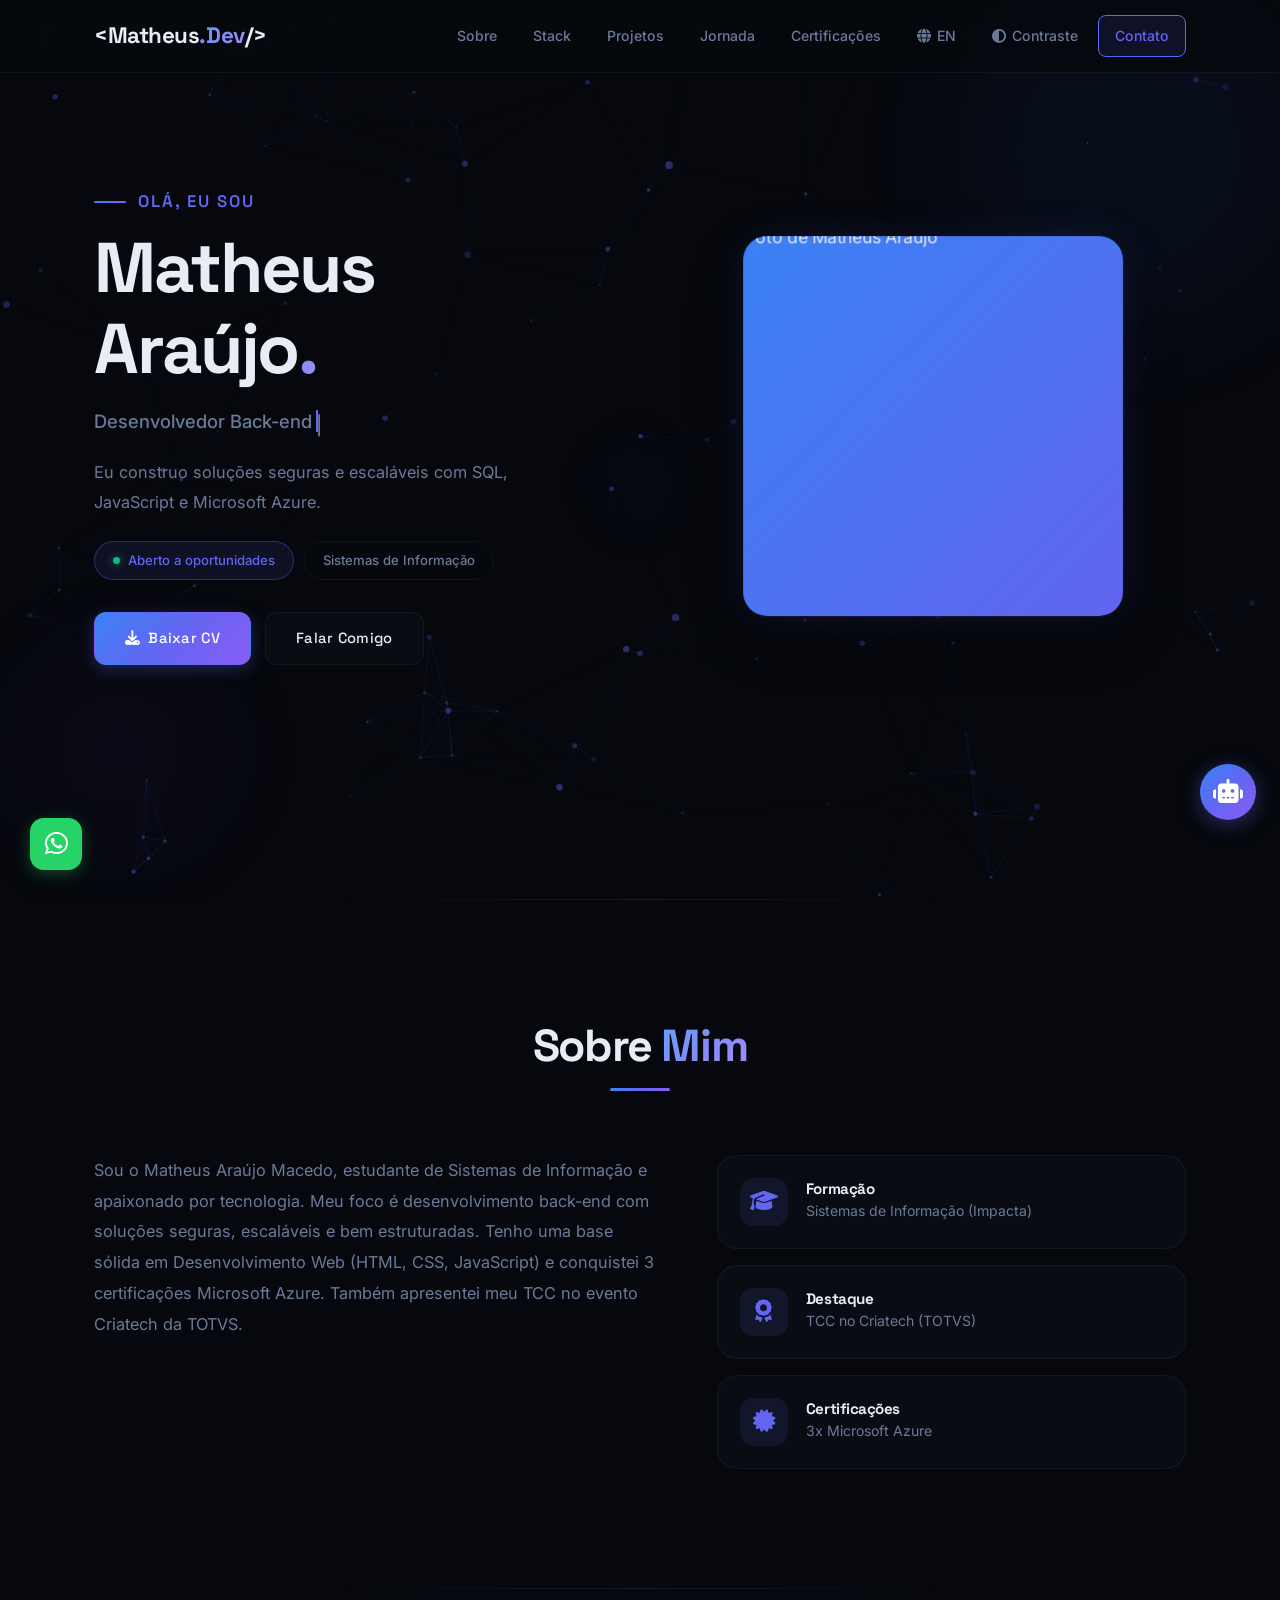
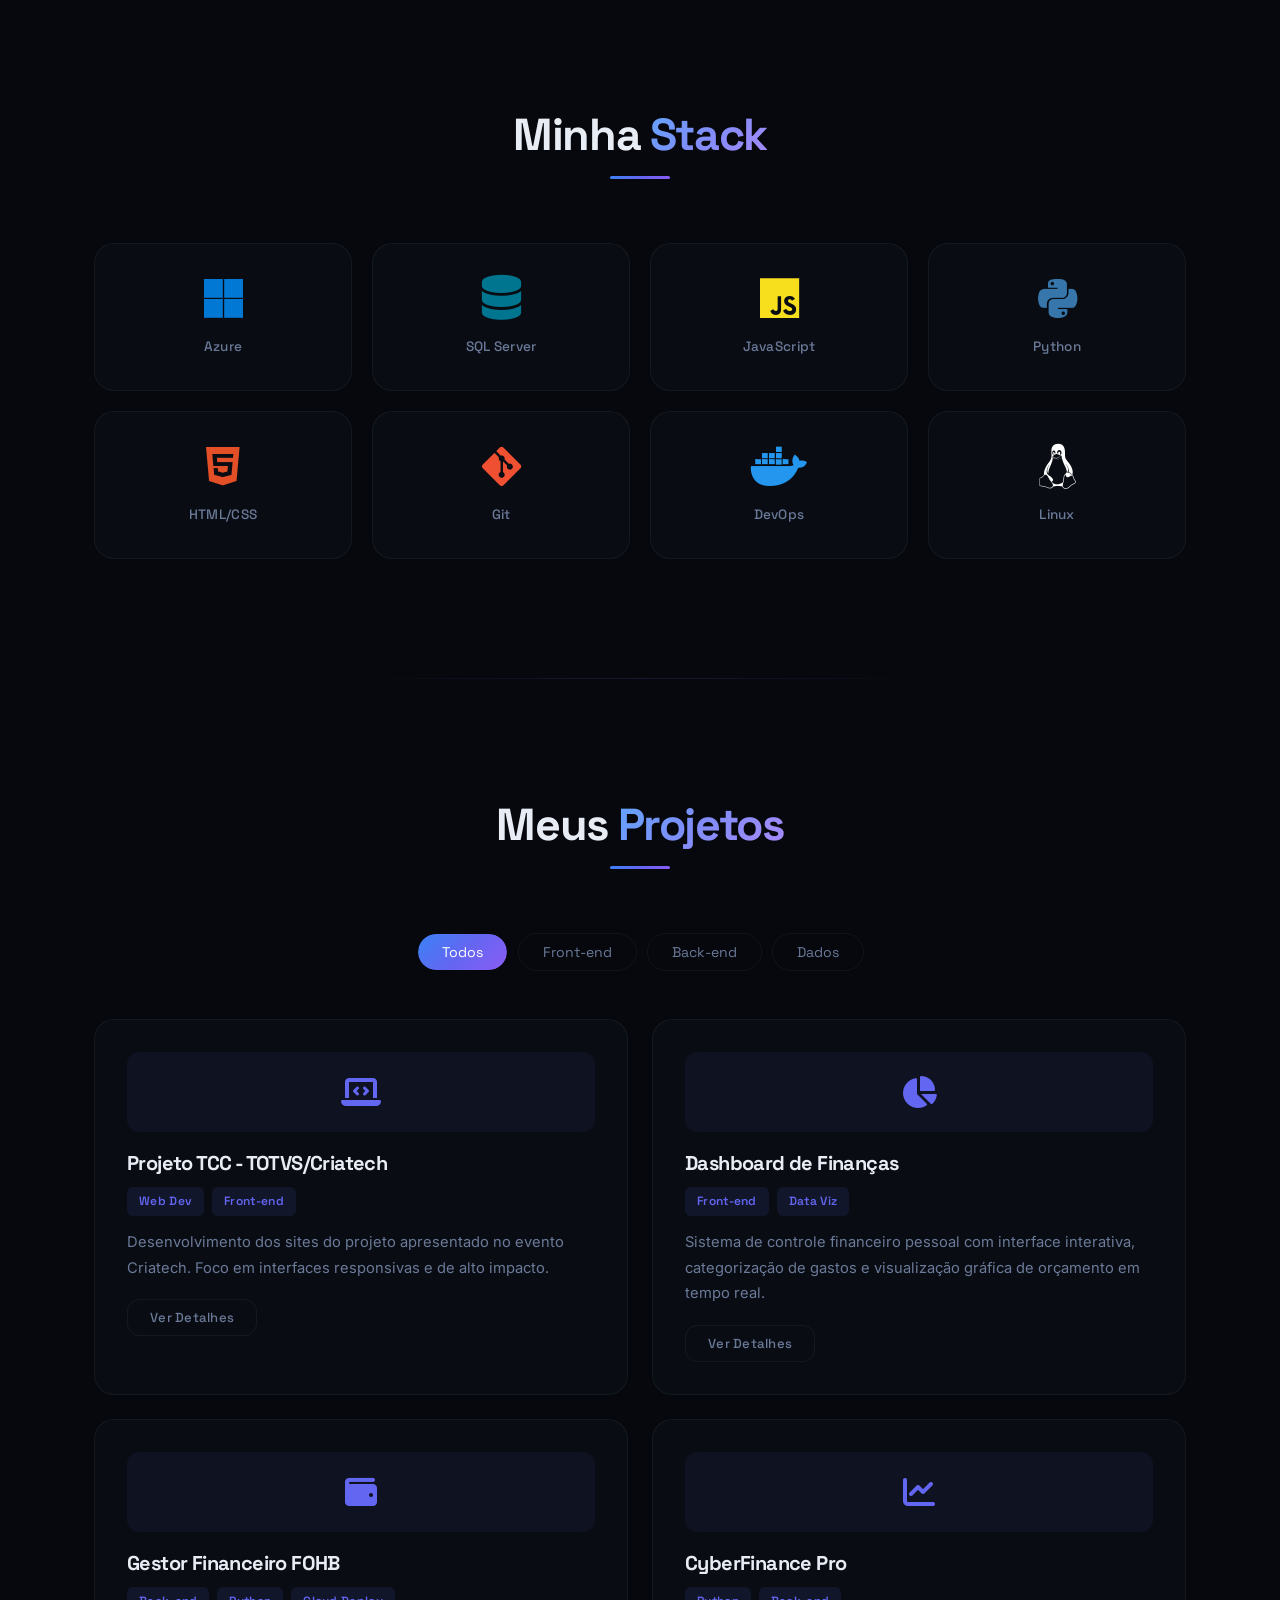
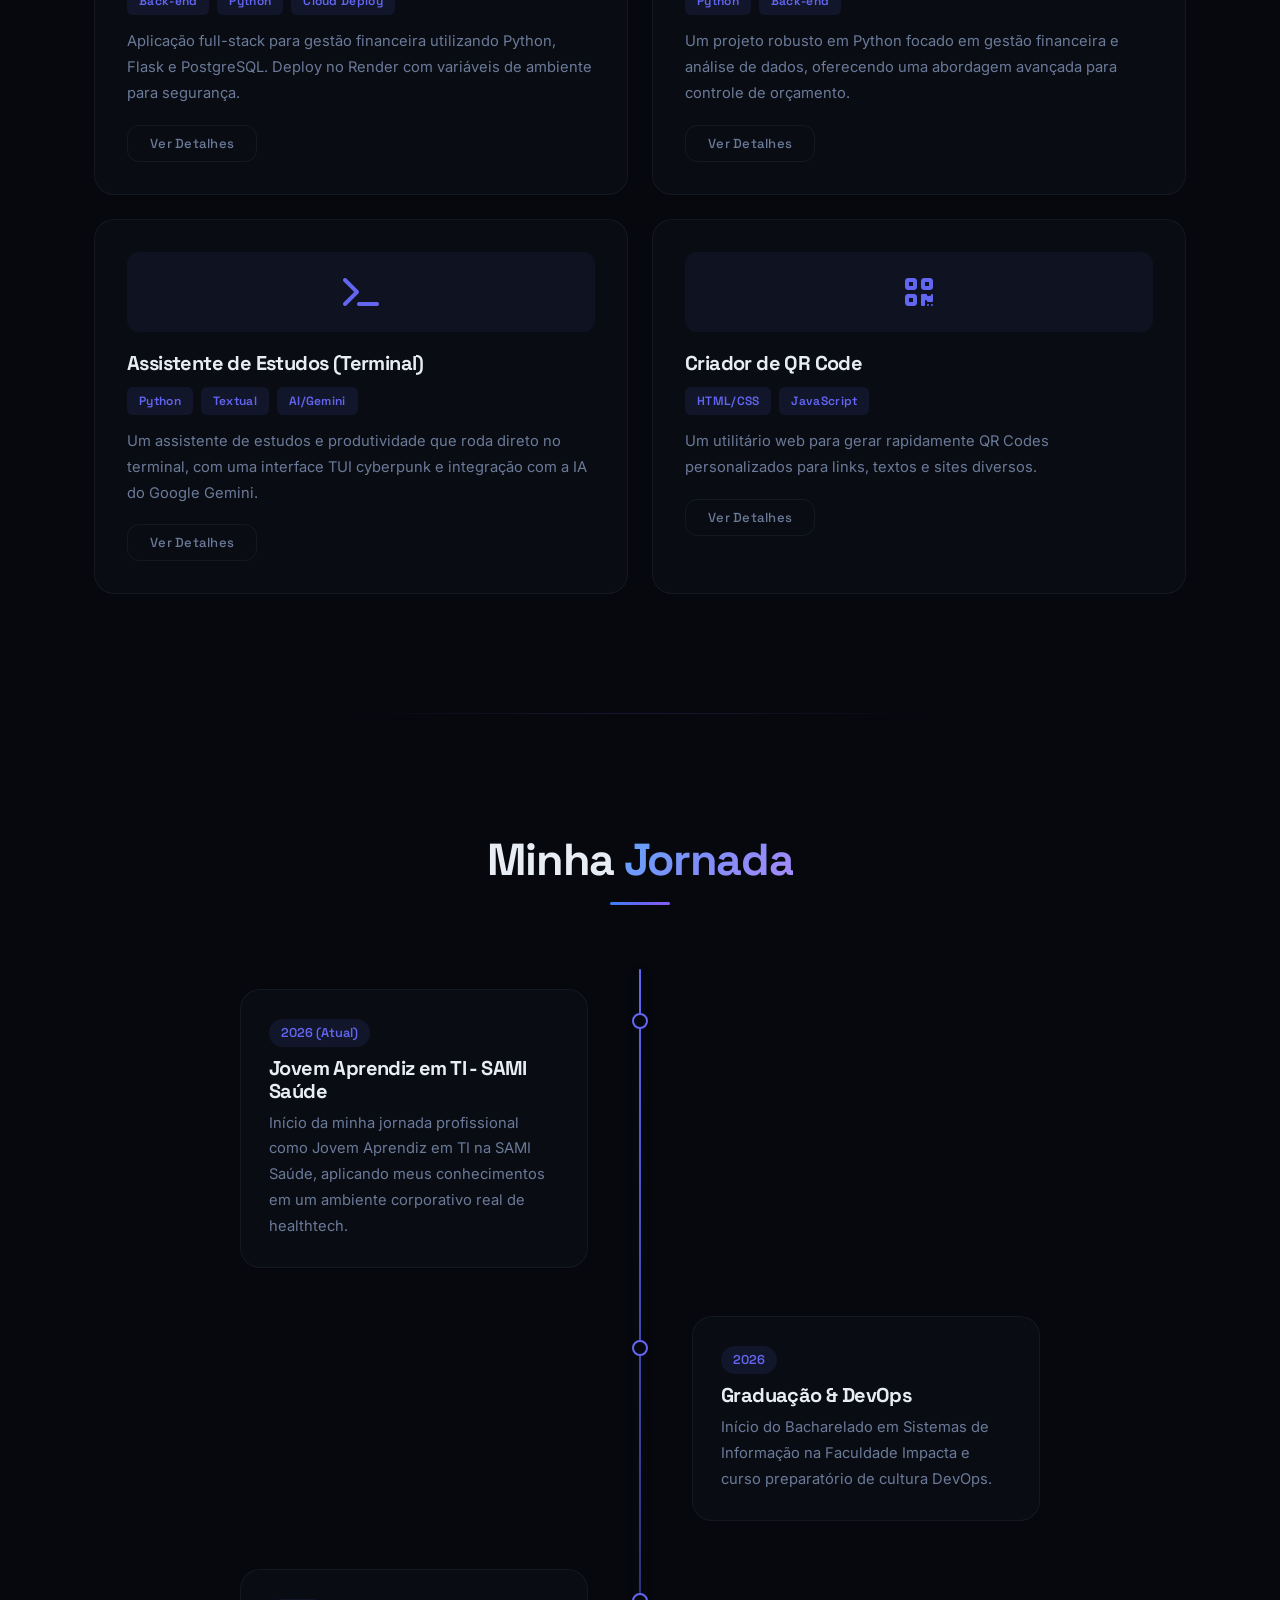
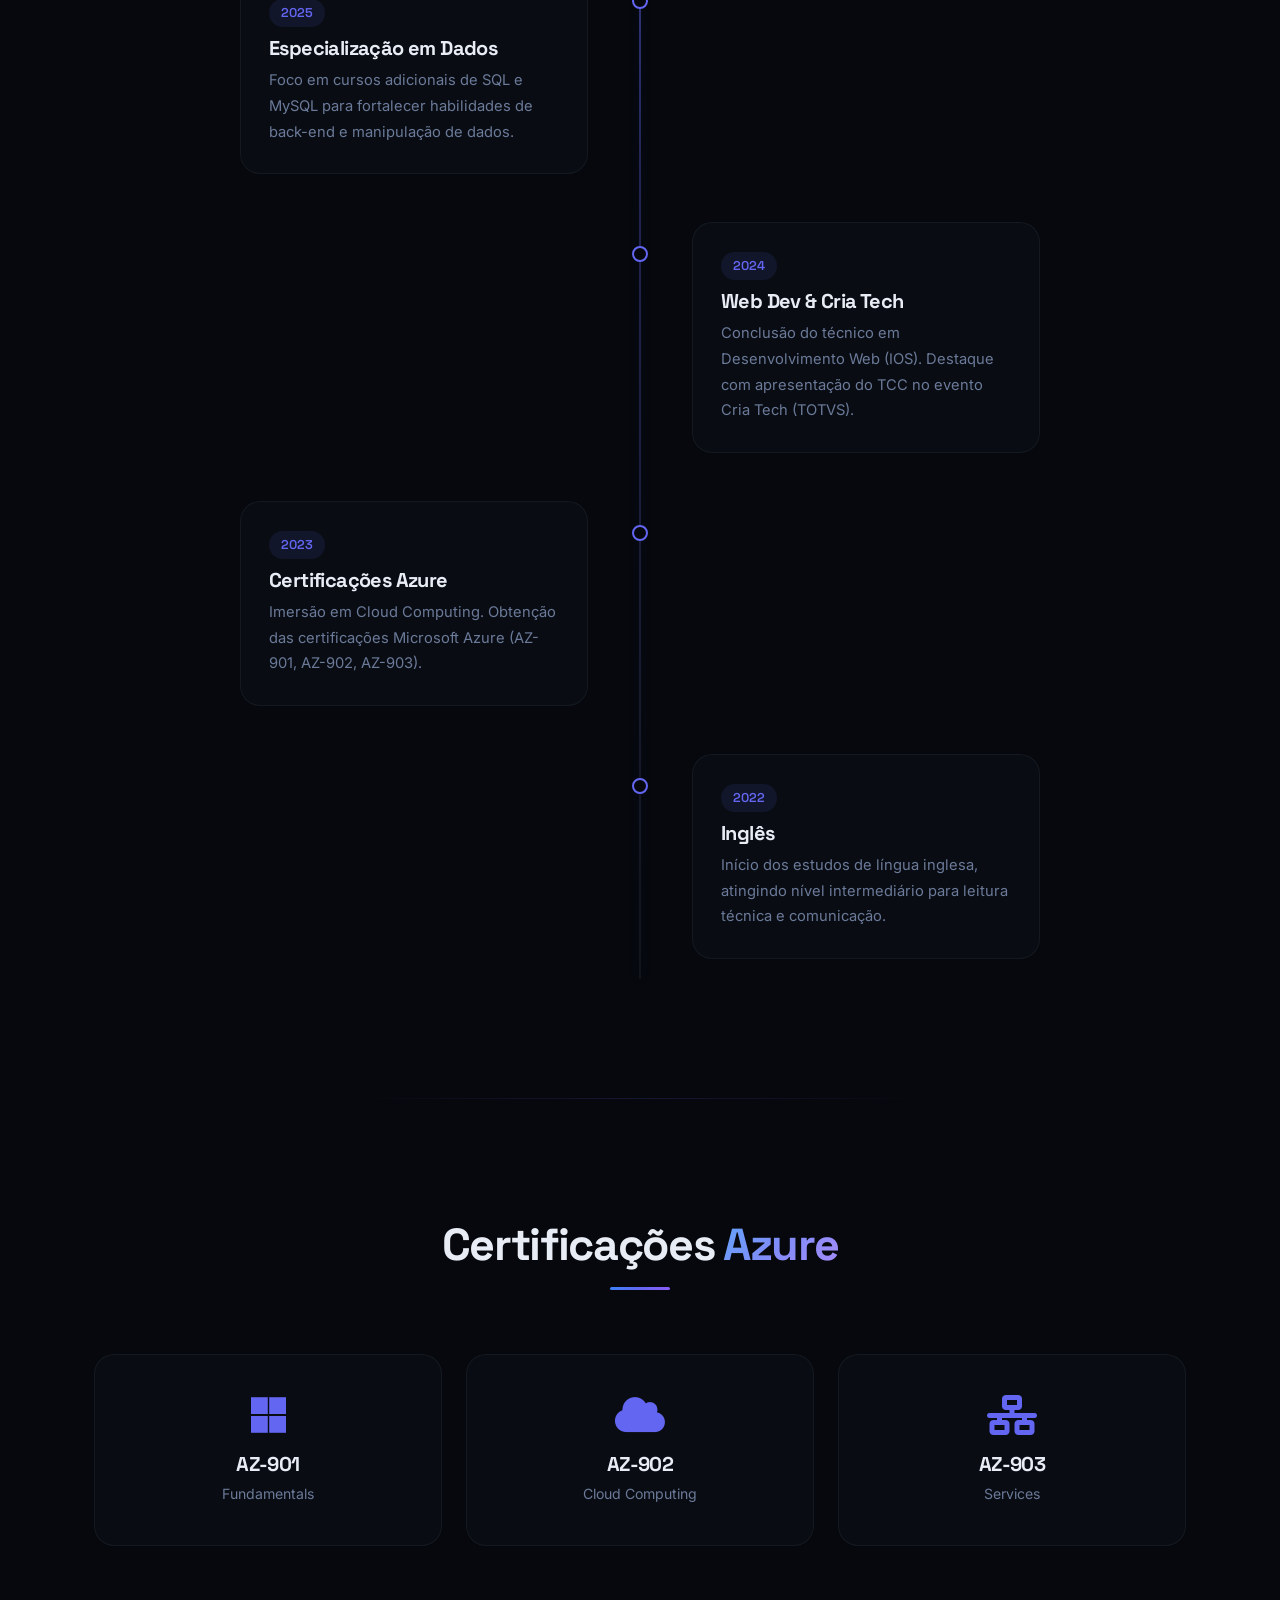
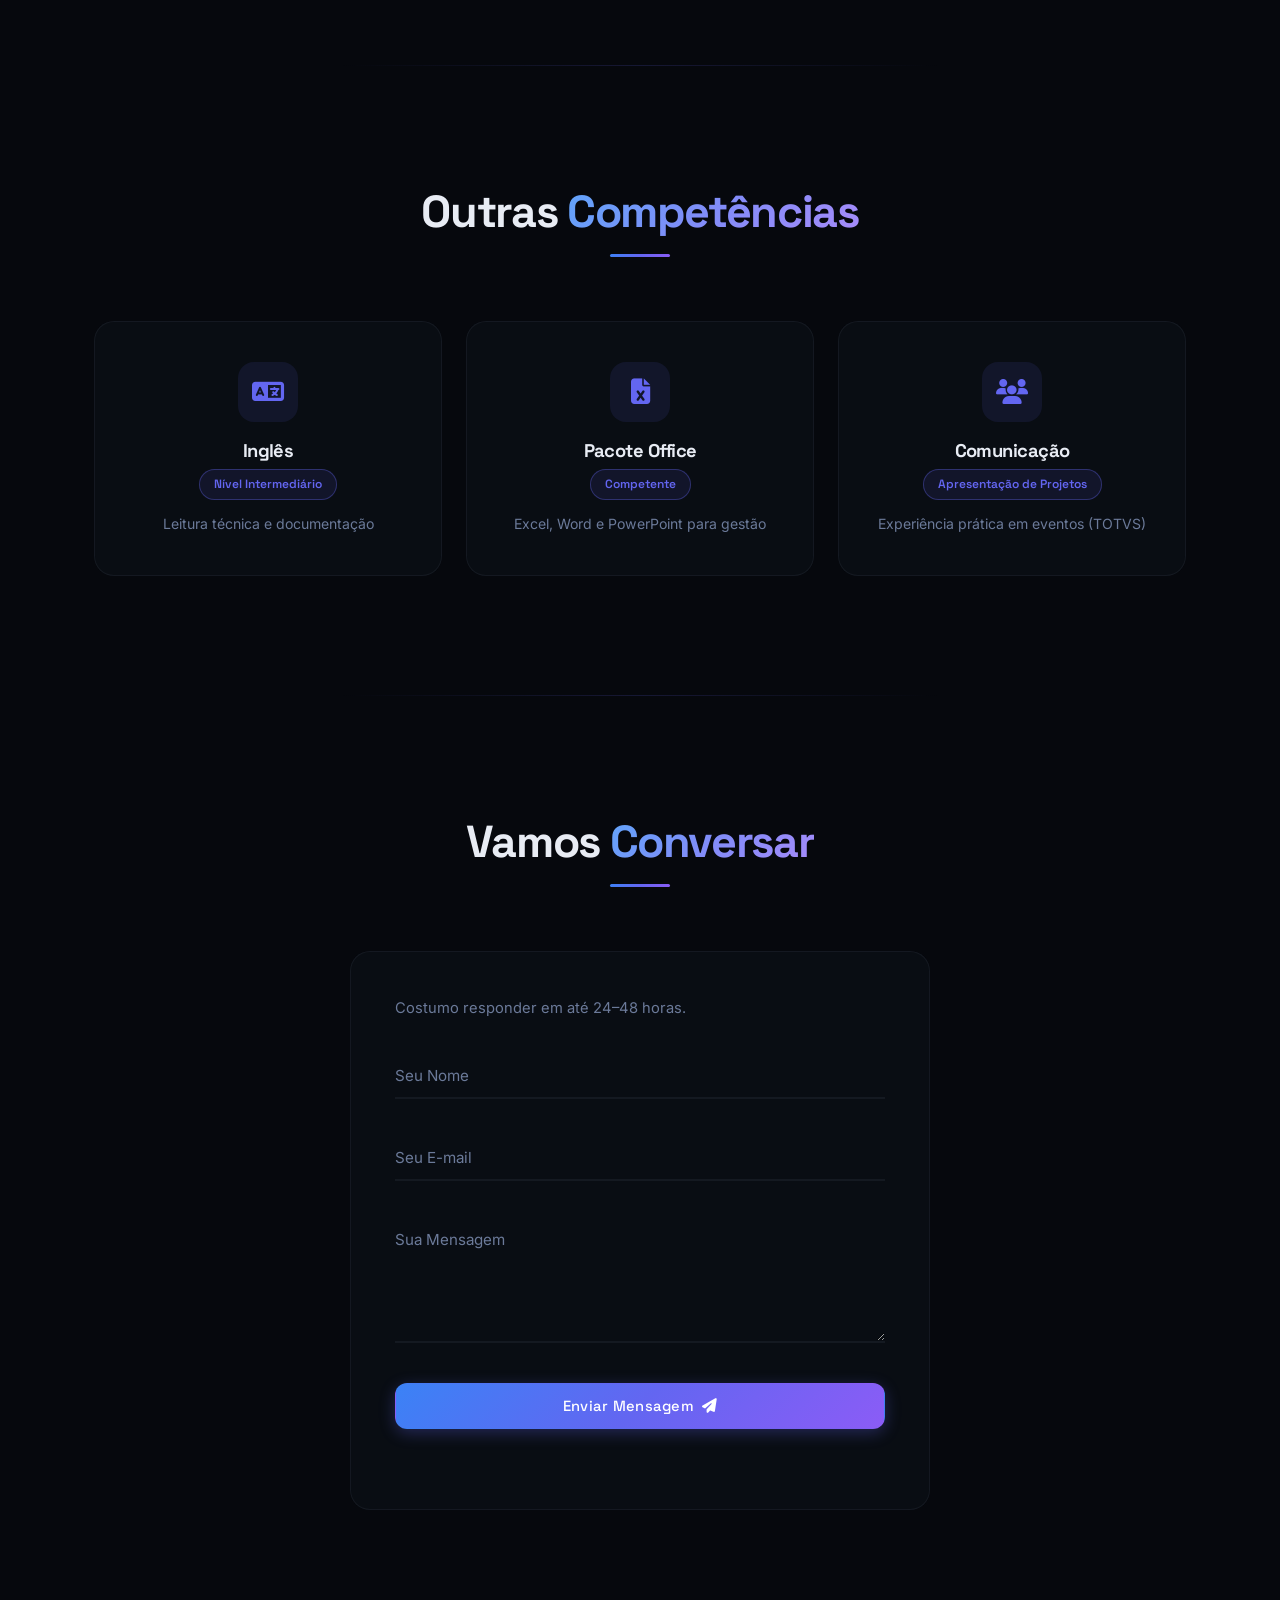
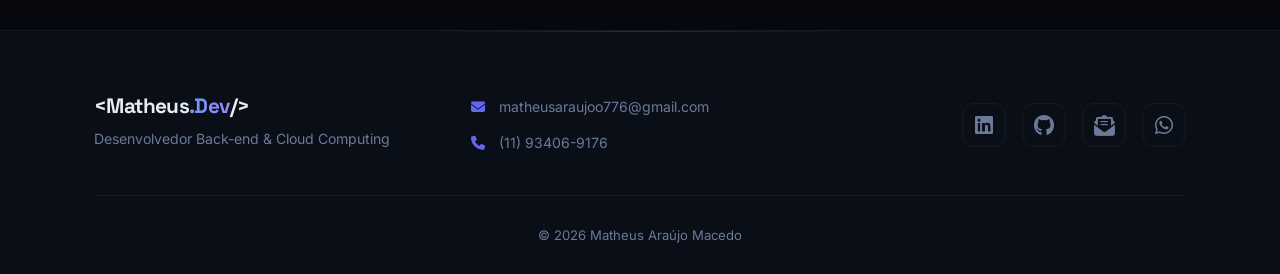
==== commit 1d2a1eb5: "feat(mobile): adiciona 6 animacoes exclusivas para mobile - scroll reveal, typewriter, progress bars" ====
--- a/index.html
+++ b/index.html
@@ -163,37 +163,45 @@
             <h2 class="section-title" data-en="My <span class='accent'>Stack</span>">Minha <span
                     class="accent">Stack</span></h2>
             <div class="stack-grid">
-                <div class="stack-card gsap-reveal">
+                <div class="stack-card gsap-reveal" data-level="90">
                     <i class="fab fa-microsoft" style="color: #0078d4;"></i>
                     <span>Azure</span>
-                </div>
-                <div class="stack-card gsap-reveal">
+                    <div class="stack-progress" aria-hidden="true"><div class="stack-progress-bar"></div></div>
+                </div>
+                <div class="stack-card gsap-reveal" data-level="85">
                     <i class="fas fa-database" style="color: #00758f;"></i>
                     <span>SQL Server</span>
-                </div>
-                <div class="stack-card gsap-reveal">
+                    <div class="stack-progress" aria-hidden="true"><div class="stack-progress-bar"></div></div>
+                </div>
+                <div class="stack-card gsap-reveal" data-level="75">
                     <i class="fab fa-js" style="color: #f7df1e;"></i>
                     <span>JavaScript</span>
-                </div>
-                <div class="stack-card gsap-reveal">
+                    <div class="stack-progress" aria-hidden="true"><div class="stack-progress-bar"></div></div>
+                </div>
+                <div class="stack-card gsap-reveal" data-level="70">
                     <i class="fab fa-python" style="color: #3776ab;"></i>
                     <span>Python</span>
-                </div>
-                <div class="stack-card gsap-reveal">
+                    <div class="stack-progress" aria-hidden="true"><div class="stack-progress-bar"></div></div>
+                </div>
+                <div class="stack-card gsap-reveal" data-level="75">
                     <i class="fab fa-html5" style="color: #e34f26;"></i>
                     <span>HTML/CSS</span>
-                </div>
-                <div class="stack-card gsap-reveal">
+                    <div class="stack-progress" aria-hidden="true"><div class="stack-progress-bar"></div></div>
+                </div>
+                <div class="stack-card gsap-reveal" data-level="80">
                     <i class="fab fa-git-alt" style="color: #f05032;"></i>
                     <span>Git</span>
-                </div>
-                <div class="stack-card gsap-reveal">
+                    <div class="stack-progress" aria-hidden="true"><div class="stack-progress-bar"></div></div>
+                </div>
+                <div class="stack-card gsap-reveal" data-level="65">
                     <i class="fab fa-docker" style="color: #2496ed;"></i>
                     <span>DevOps</span>
-                </div>
-                <div class="stack-card gsap-reveal">
+                    <div class="stack-progress" aria-hidden="true"><div class="stack-progress-bar"></div></div>
+                </div>
+                <div class="stack-card gsap-reveal" data-level="70">
                     <i class="fab fa-linux" style="color: #fff;"></i>
                     <span>Linux</span>
+                    <div class="stack-progress" aria-hidden="true"><div class="stack-progress-bar"></div></div>
                 </div>
             </div>
         </div>
@@ -552,6 +560,12 @@
 
     <!-- Back to top -->
     <a href="#" class="back-to-top" id="backToTop"><i class="fas fa-arrow-up"></i></a>
+
+    <!-- Mobile Floating CTA -->
+    <a href="#contact" class="mobile-float-cta" id="mobile-float-cta" aria-label="Falar Comigo" data-en="Contact Me">
+        <i class="fas fa-comment-dots"></i>
+        <span data-en="Contact">Contato</span>
+    </a>
 
     <!-- WhatsApp Float -->
     <a href="https://wa.me/5511934069176?text=Olá Matheus, vi seu portfólio e gostaria de conversar!"
--- a/static/style.css
+++ b/static/style.css
@@ -2399,4 +2399,256 @@
         width: calc(100% - 48px);
         bottom: 80px;
     }
+}
+
+/* =============================================
+   MOBILE ANIMATIONS — max-width: 768px ONLY
+   ============================================= */
+
+/* --- Progress bars (hidden on desktop) --- */
+.stack-progress {
+    display: none;
+}
+
+/* --- Floating CTA (hidden on desktop) --- */
+.mobile-float-cta {
+    display: none;
+}
+
+@media (max-width: 768px) {
+
+    /* ===========================================
+       1. MOBILE SCROLL REVEAL
+       =========================================== */
+    .mob-reveal {
+        opacity: 0;
+        transform: translateY(30px);
+        transition: opacity 0.5s ease, transform 0.5s ease;
+    }
+
+    .mob-reveal.mob-visible {
+        opacity: 1;
+        transform: translateY(0);
+    }
+
+    /* Stagger delay for children (set via JS --mob-delay) */
+    .mob-reveal-child {
+        opacity: 0;
+        transform: translateY(20px);
+        transition: opacity 0.4s ease, transform 0.4s ease;
+        transition-delay: var(--mob-delay, 0s);
+    }
+
+    .mob-visible .mob-reveal-child {
+        opacity: 1;
+        transform: translateY(0);
+    }
+
+    /* ===========================================
+       2. HERO TYPEWRITER (one-shot on mobile)
+       =========================================== */
+    .hero h1.mob-typewriter {
+        overflow: hidden;
+        white-space: nowrap;
+        border-right: 3px solid var(--accent);
+        width: 0;
+        animation:
+            mob-typing 1.8s steps(18, end) 0.5s forwards,
+            mob-blink-caret 0.7s step-end 6;
+    }
+
+    @keyframes mob-typing {
+        from { width: 0; }
+        to   { width: 100%; }
+    }
+
+    @keyframes mob-blink-caret {
+        from, to { border-color: transparent; }
+        50% { border-color: var(--accent); }
+    }
+
+    /* After animation ends (handled in JS removing border) */
+    .hero h1.mob-typewriter-done {
+        border-right: none;
+        width: 100%;
+    }
+
+    /* ===========================================
+       3. STACK PROGRESS BARS (mobile only)
+       =========================================== */
+    .stack-progress {
+        display: block;
+        width: 100%;
+        height: 6px;
+        background: rgba(148, 163, 184, 0.1);
+        border-radius: 3px;
+        overflow: hidden;
+        margin-top: 8px;
+        position: relative;
+        z-index: 1;
+    }
+
+    .stack-progress-bar {
+        height: 100%;
+        width: 0;
+        background: var(--accent-gradient);
+        border-radius: 3px;
+        transition: width 1s cubic-bezier(0.22, 1, 0.36, 1);
+    }
+
+    .stack-card.bar-animated .stack-progress-bar {
+        /* Width is set inline by JS */
+    }
+
+    /* ===========================================
+       4. CARD FLIP (project cards, mobile only)
+       =========================================== */
+    .project-card {
+        perspective: 1000px;
+    }
+
+    .project-card .card-flip-inner {
+        position: relative;
+        width: 100%;
+        transition: transform 0.6s cubic-bezier(0.22, 1, 0.36, 1);
+        transform-style: preserve-3d;
+    }
+
+    .project-card.flipped .card-flip-inner {
+        transform: rotateY(180deg);
+    }
+
+    .card-flip-front,
+    .card-flip-back {
+        backface-visibility: hidden;
+        -webkit-backface-visibility: hidden;
+    }
+
+    .card-flip-front {
+        position: relative;
+        z-index: 2;
+    }
+
+    .card-flip-back {
+        position: absolute;
+        inset: 0;
+        transform: rotateY(180deg);
+        z-index: 1;
+        display: flex;
+        flex-direction: column;
+        justify-content: center;
+        padding: 24px;
+        background: var(--bg-card);
+        border-radius: var(--radius);
+    }
+
+    .card-flip-back p {
+        color: var(--text-muted);
+        font-size: 0.88rem;
+        line-height: 1.7;
+        margin-bottom: 14px;
+    }
+
+    .card-flip-back .tags {
+        margin-bottom: 16px;
+    }
+
+    .card-flip-back .btn {
+        align-self: flex-start;
+    }
+
+    /* ===========================================
+       5. AVATAR PULSE GLOW
+       =========================================== */
+    .hero-image {
+        animation: mob-avatar-pulse 3s ease-in-out infinite, gradient-rotate 6s ease-in-out infinite;
+    }
+
+    @keyframes mob-avatar-pulse {
+        0%, 100% {
+            box-shadow:
+                0 0 40px rgba(99, 102, 241, 0.15),
+                0 20px 60px rgba(0, 0, 0, 0.4),
+                0 0 0 0 rgba(99, 102, 241, 0.2);
+        }
+        50% {
+            box-shadow:
+                0 0 50px rgba(99, 102, 241, 0.25),
+                0 20px 60px rgba(0, 0, 0, 0.4),
+                0 0 0 16px rgba(99, 102, 241, 0);
+        }
+    }
+
+    /* ===========================================
+       6. FLOATING CTA BUTTON
+       =========================================== */
+    .mobile-float-cta {
+        display: flex;
+        position: fixed;
+        bottom: 20px;
+        right: 80px;
+        z-index: 998;
+        align-items: center;
+        gap: 8px;
+        padding: 12px 22px;
+        background: var(--accent-gradient);
+        color: #fff;
+        font-family: var(--font-heading);
+        font-size: 0.88rem;
+        font-weight: 600;
+        border-radius: 999px;
+        box-shadow: 0 4px 20px rgba(99, 102, 241, 0.4);
+        text-decoration: none;
+        transition: opacity 0.4s ease, transform 0.4s ease;
+        animation: mob-float-bob 2s ease-in-out infinite;
+    }
+
+    .mobile-float-cta i {
+        font-size: 1rem;
+    }
+
+    .mobile-float-cta.mob-cta-hidden {
+        opacity: 0;
+        pointer-events: none;
+        transform: translateY(20px);
+    }
+
+    @keyframes mob-float-bob {
+        0%, 100% { transform: translateY(0); }
+        50% { transform: translateY(-4px); }
+    }
+}
+
+/* --- Reduced motion: disable mobile animations --- */
+@media (max-width: 768px) and (prefers-reduced-motion: reduce) {
+    .mob-reveal,
+    .mob-reveal-child {
+        opacity: 1 !important;
+        transform: none !important;
+        transition: none !important;
+    }
+
+    .hero h1.mob-typewriter {
+        animation: none !important;
+        width: 100% !important;
+        border-right: none !important;
+        white-space: normal !important;
+        overflow: visible !important;
+    }
+
+    .stack-progress-bar {
+        transition: none !important;
+    }
+
+    .project-card .card-flip-inner {
+        transition: none !important;
+    }
+
+    .hero-image {
+        animation: gradient-rotate 6s ease-in-out infinite !important;
+    }
+
+    .mobile-float-cta {
+        animation: none !important;
+    }
 }
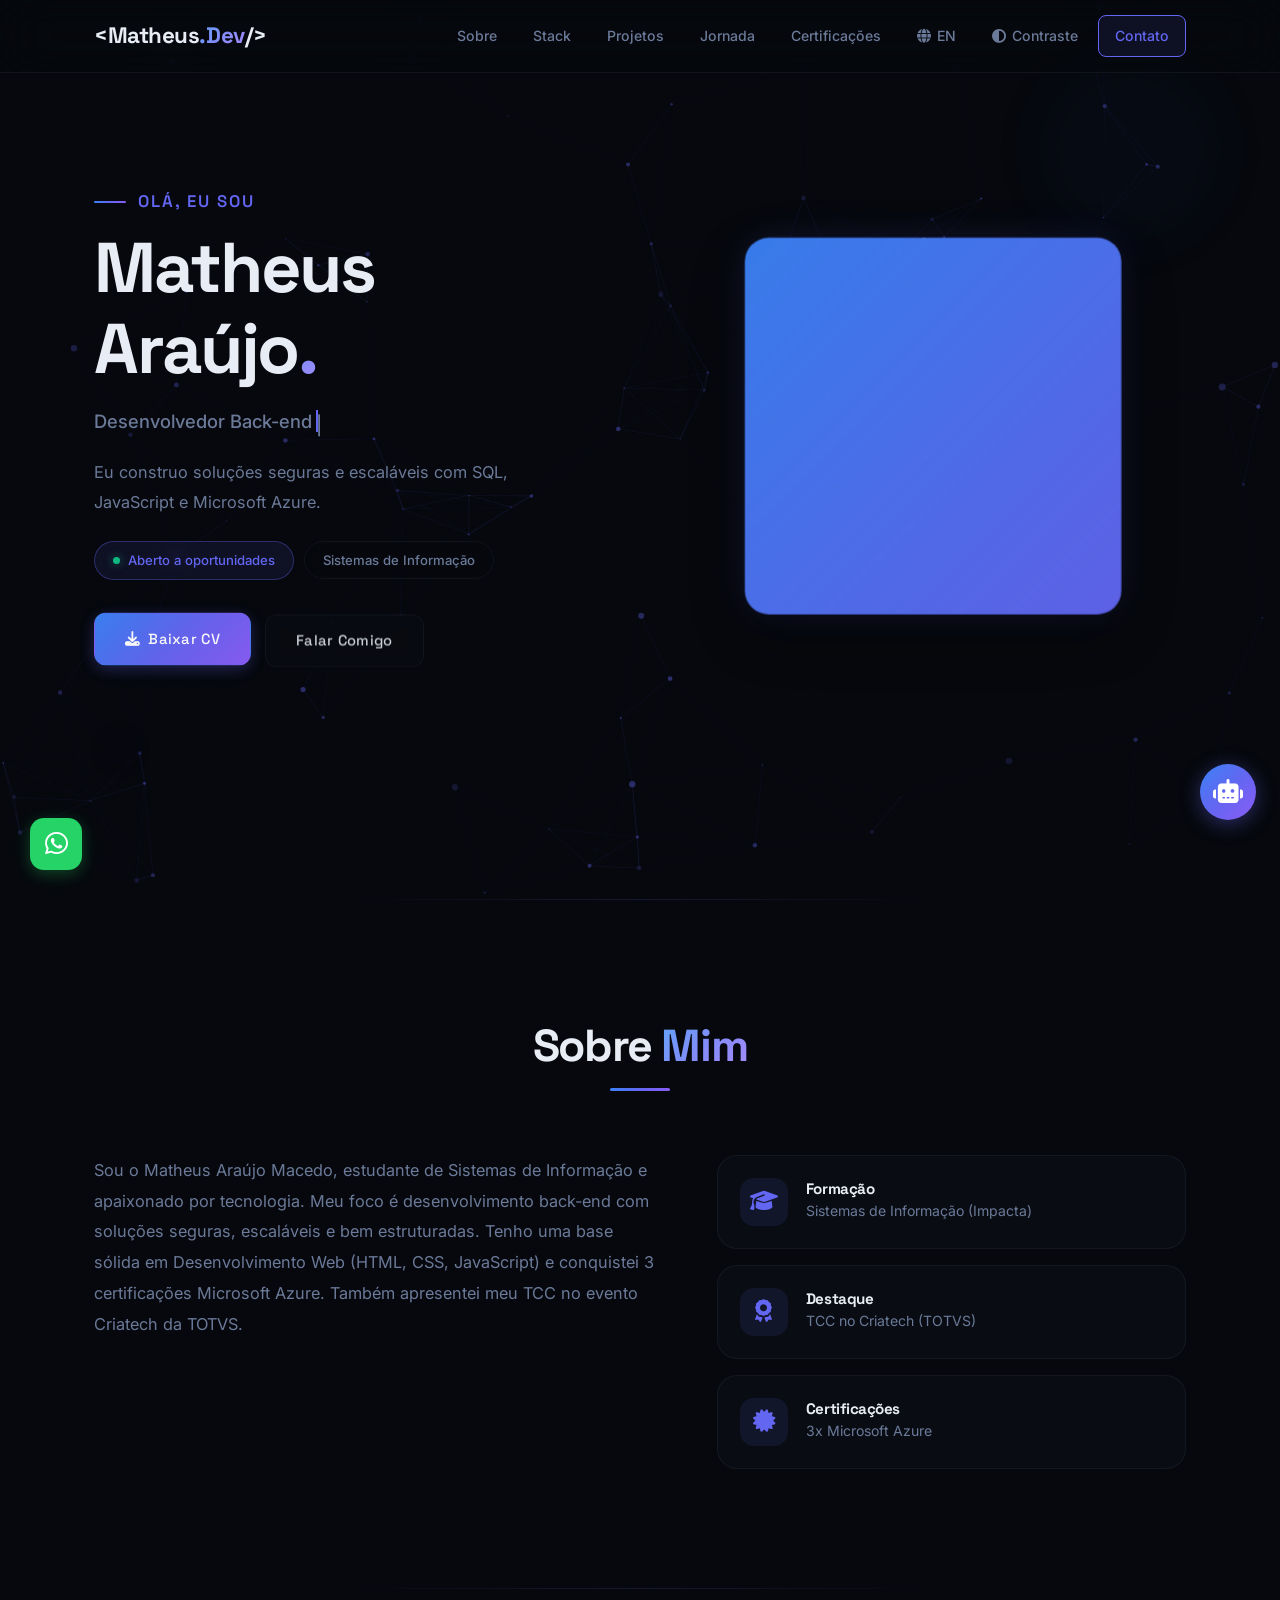
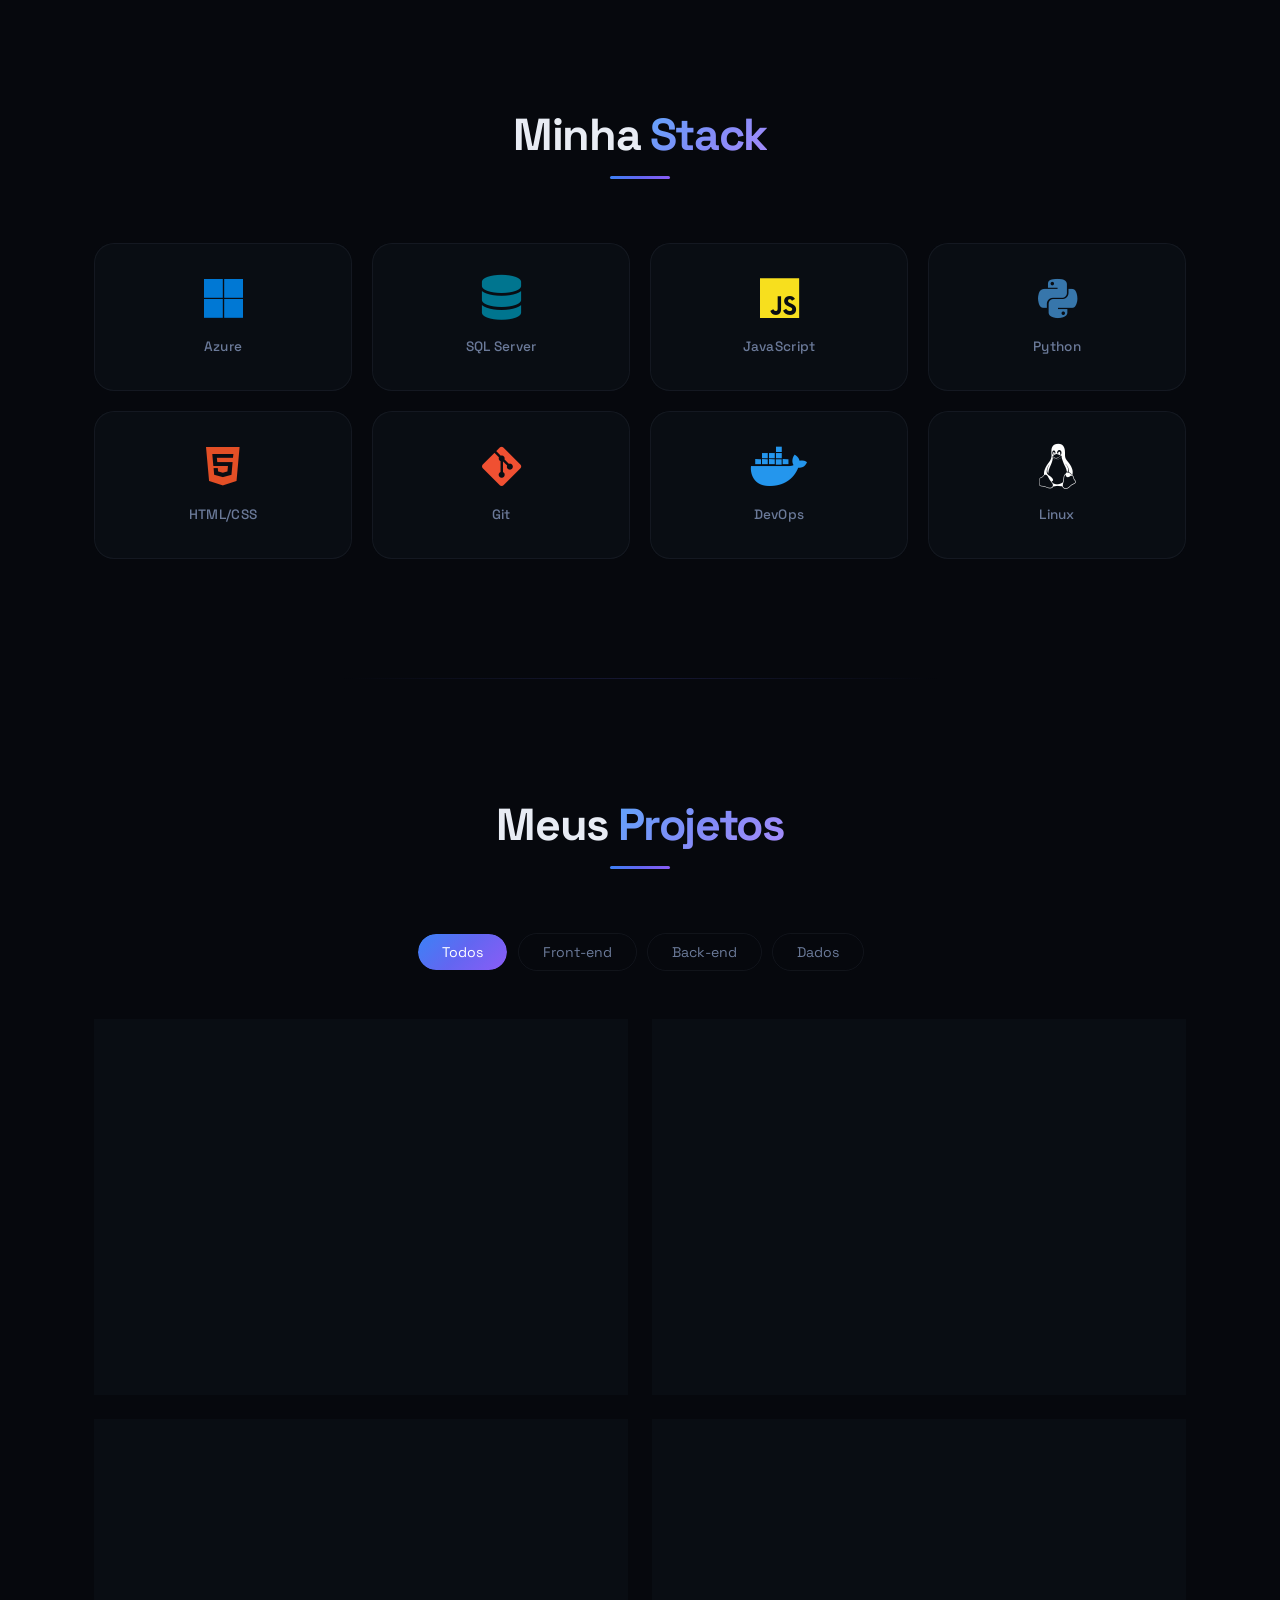
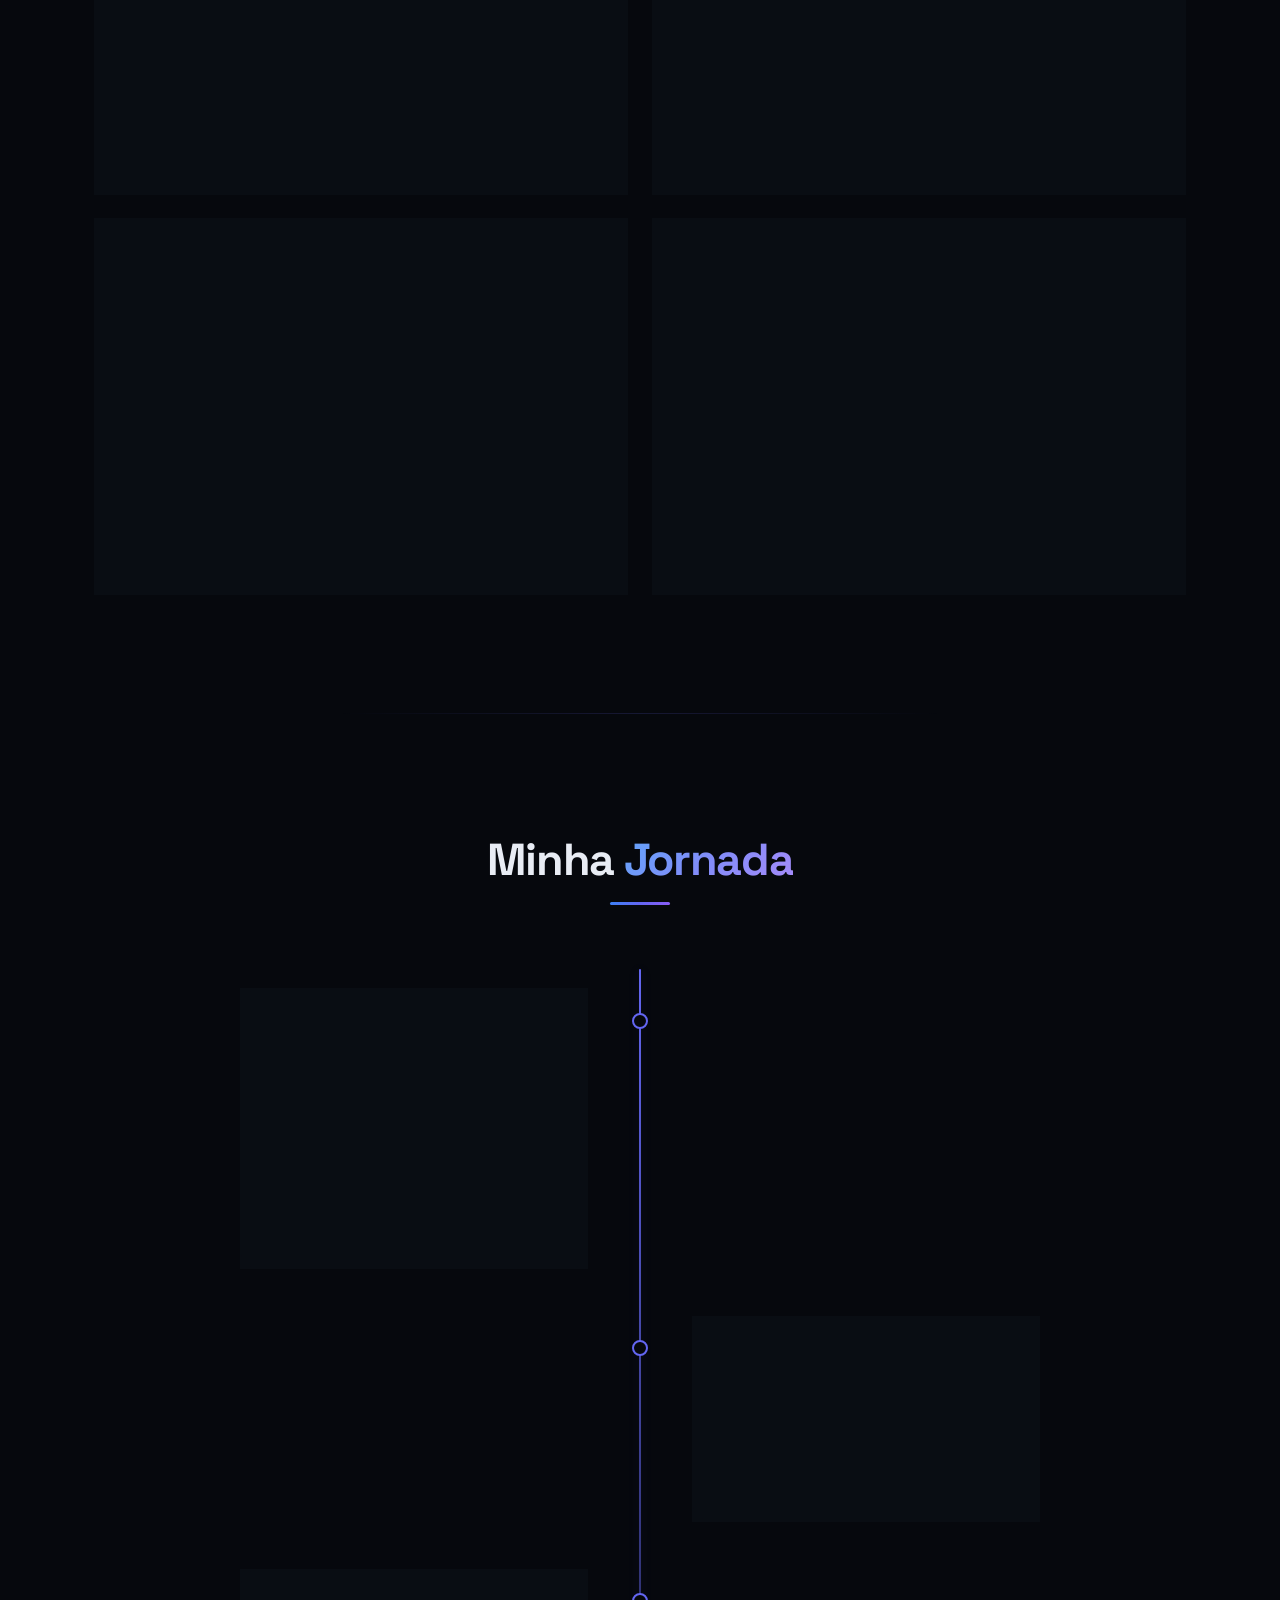
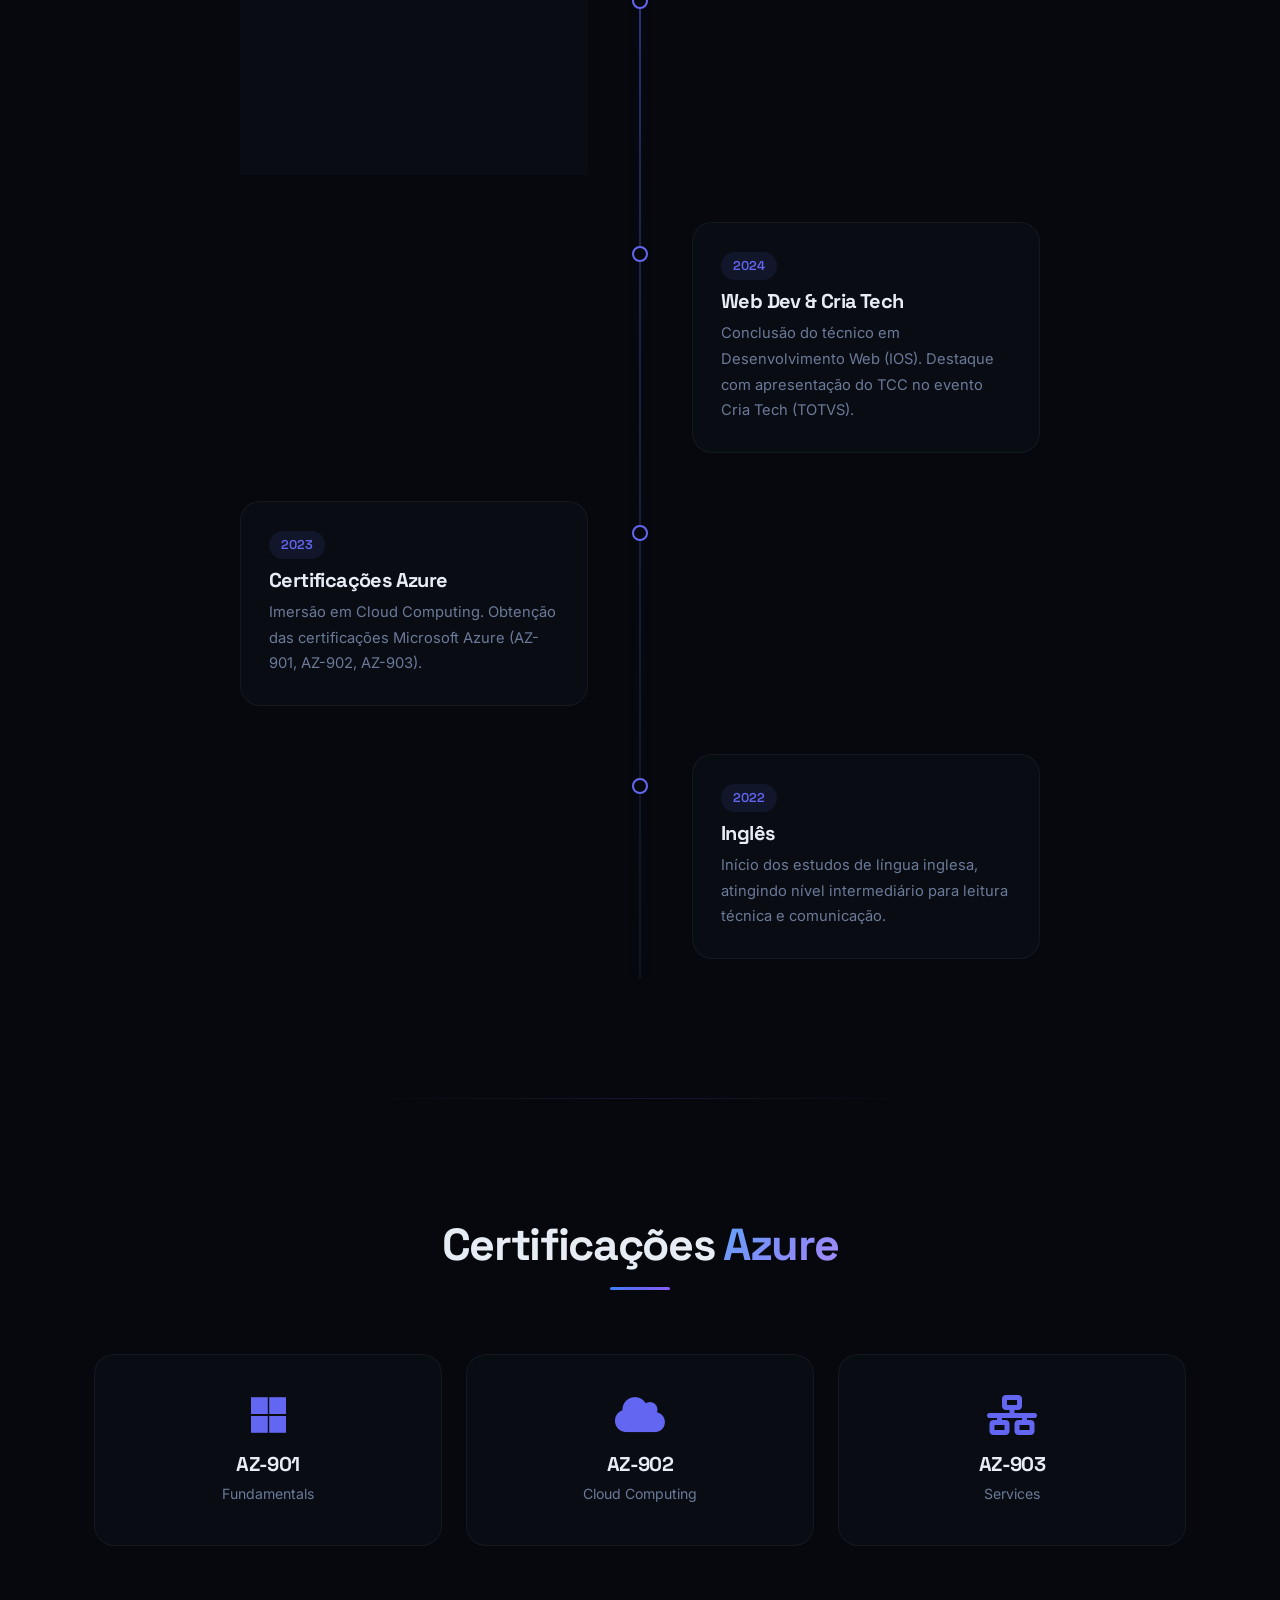
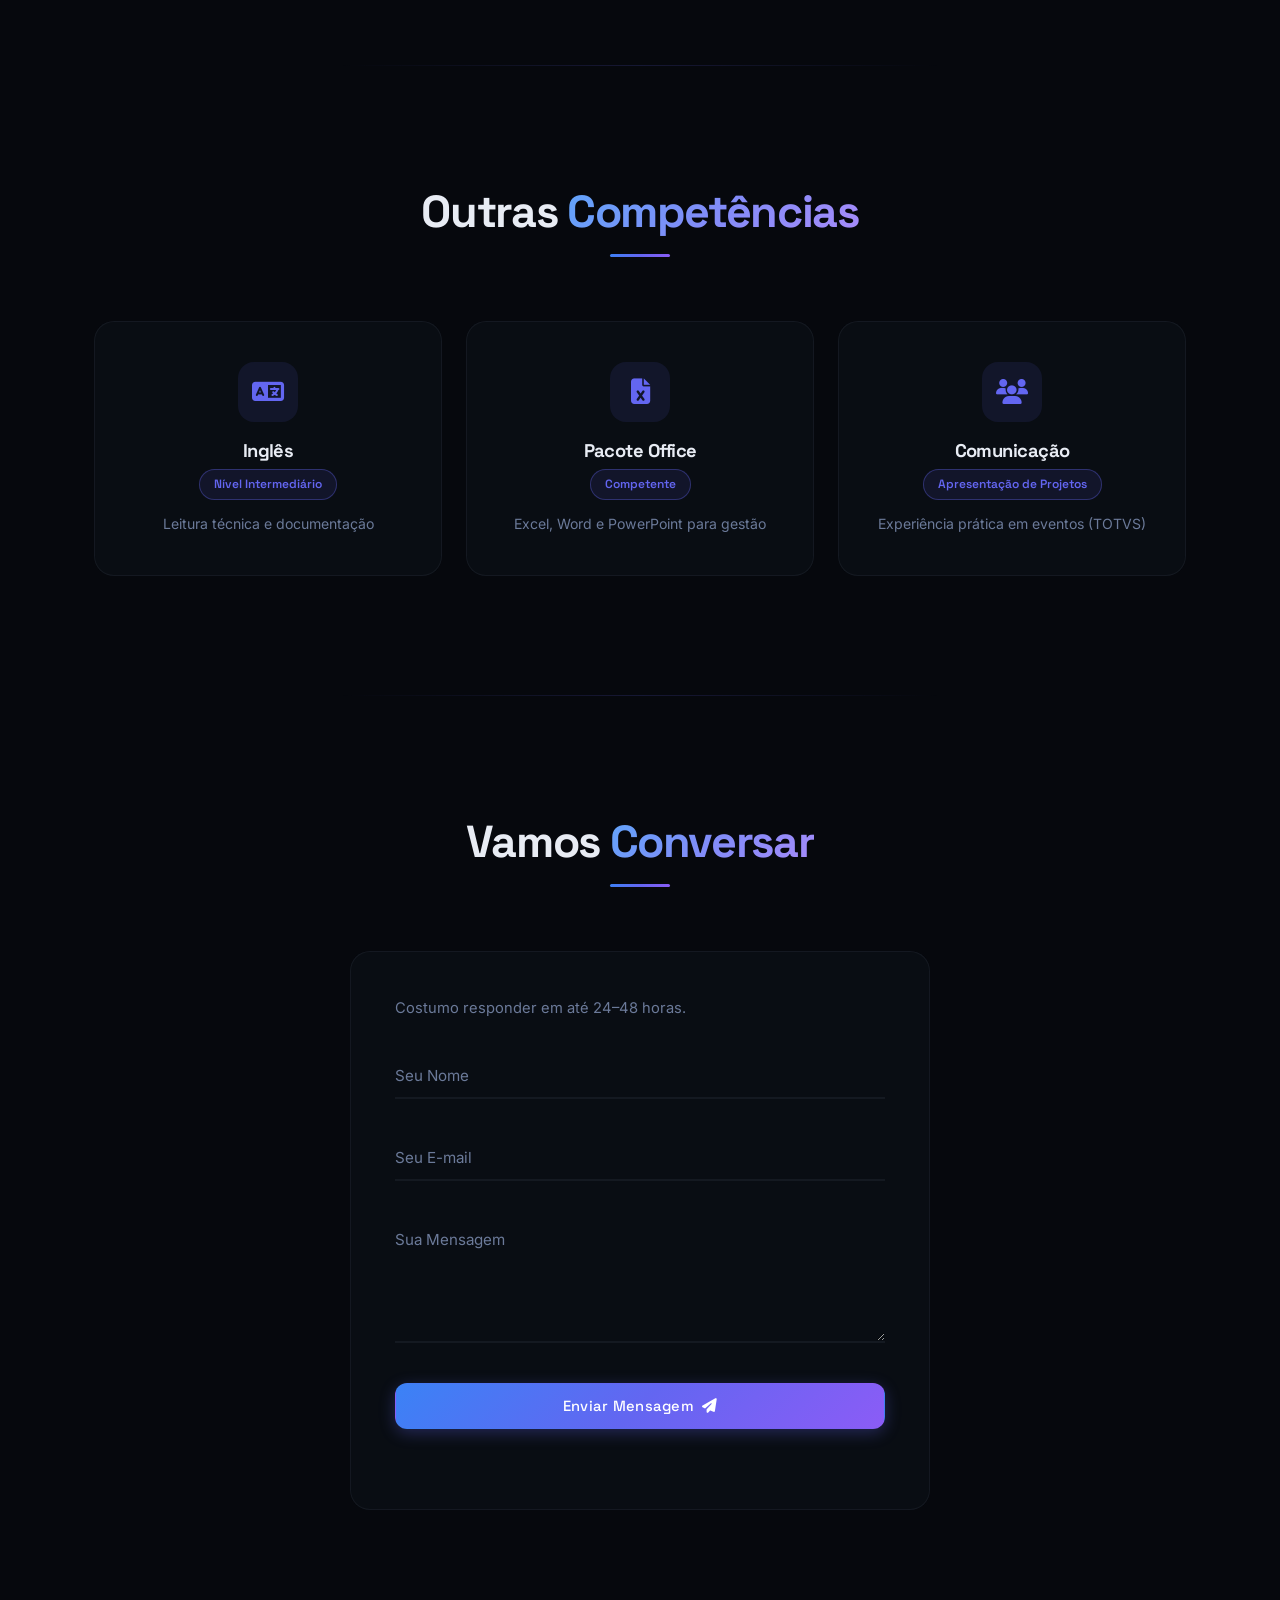
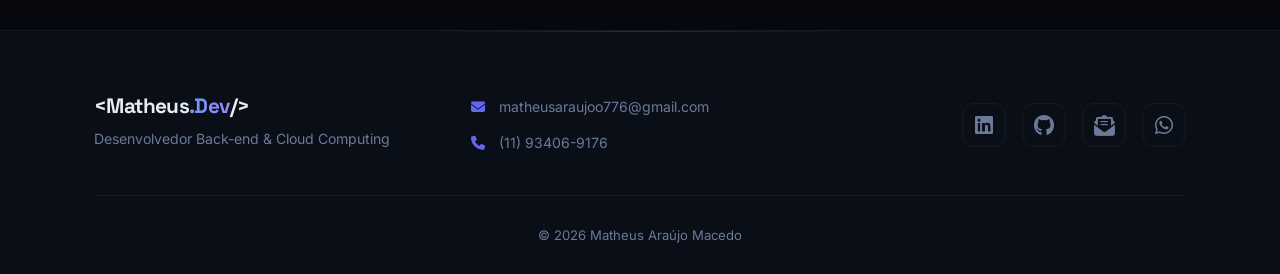
==== commit 307b0f92: "refactor: modulariza JS, documenta projeto e melhora API do chat - Divide script.js em modulos em st" ====
--- a/index.html
+++ b/index.html
@@ -636,7 +636,14 @@
     <script src="https://cdnjs.cloudflare.com/ajax/libs/gsap/3.12.5/ScrollTrigger.min.js"></script>
     <!-- Lenis Smooth Scroll -->
     <script src="https://unpkg.com/lenis@1.1.18/dist/lenis.min.js"></script>
-    <script src="static/script.js"></script>
+    <script src="static/js/utils.js"></script>
+    <script src="static/js/scroll.js"></script>
+    <script src="static/js/effects.js"></script>
+    <script src="static/js/i18n.js"></script>
+    <script src="static/js/animations.js"></script>
+    <script src="static/js/main.js"></script>
+    <script src="static/js/chat.js"></script>
+    <script src="static/js/init.js"></script>
 </body>
 
 </html>
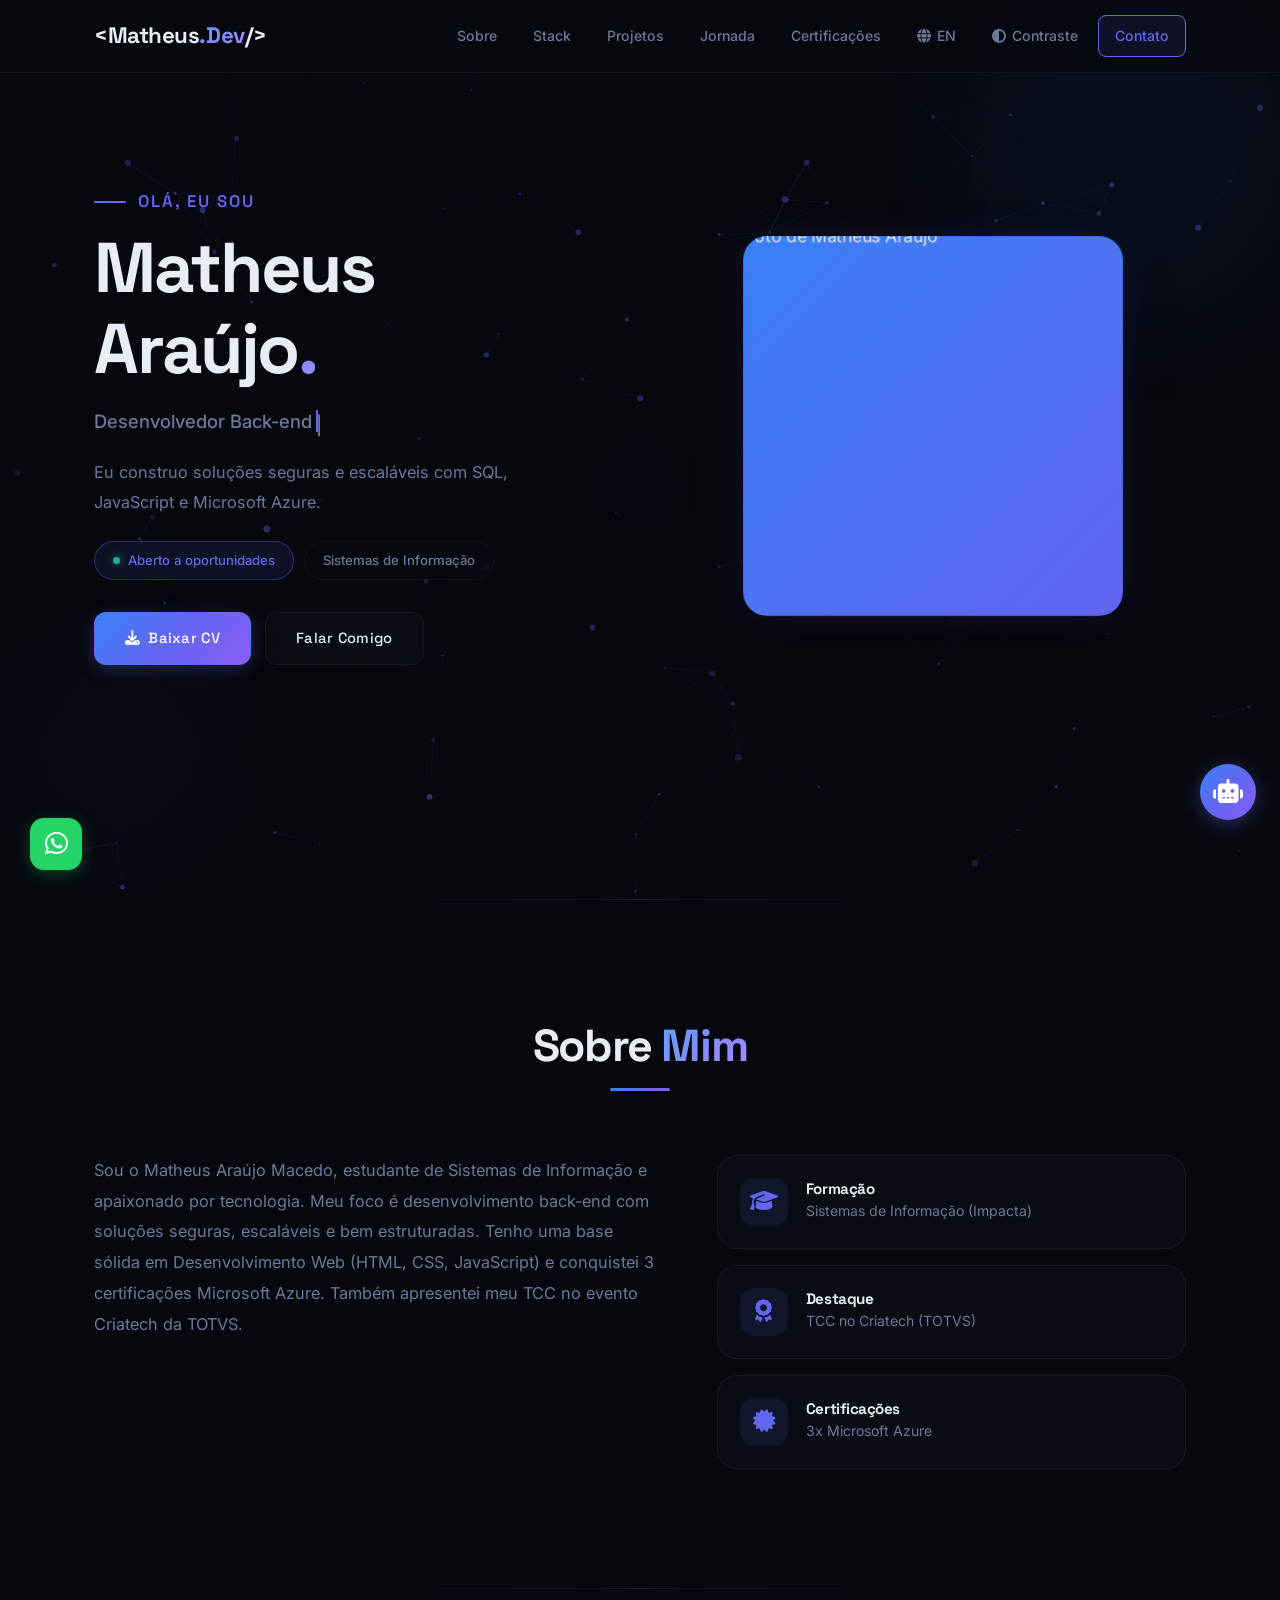
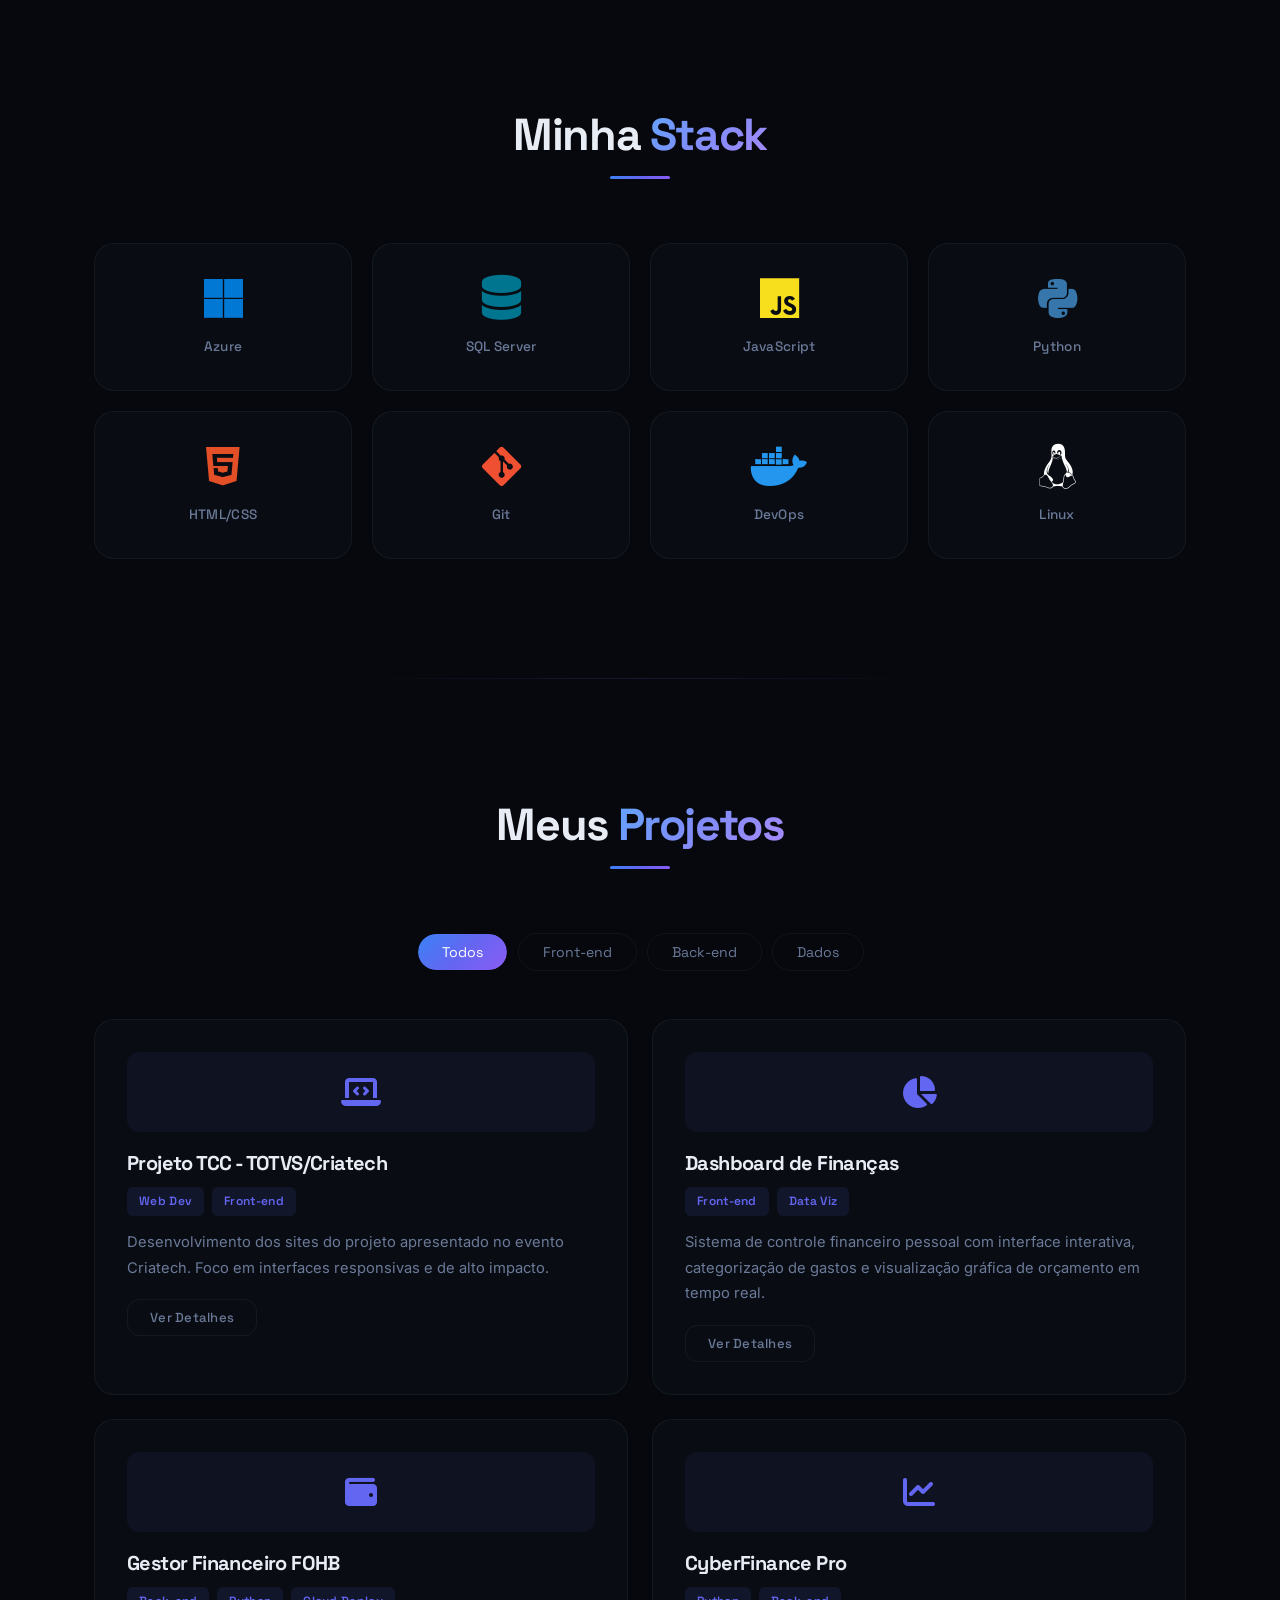
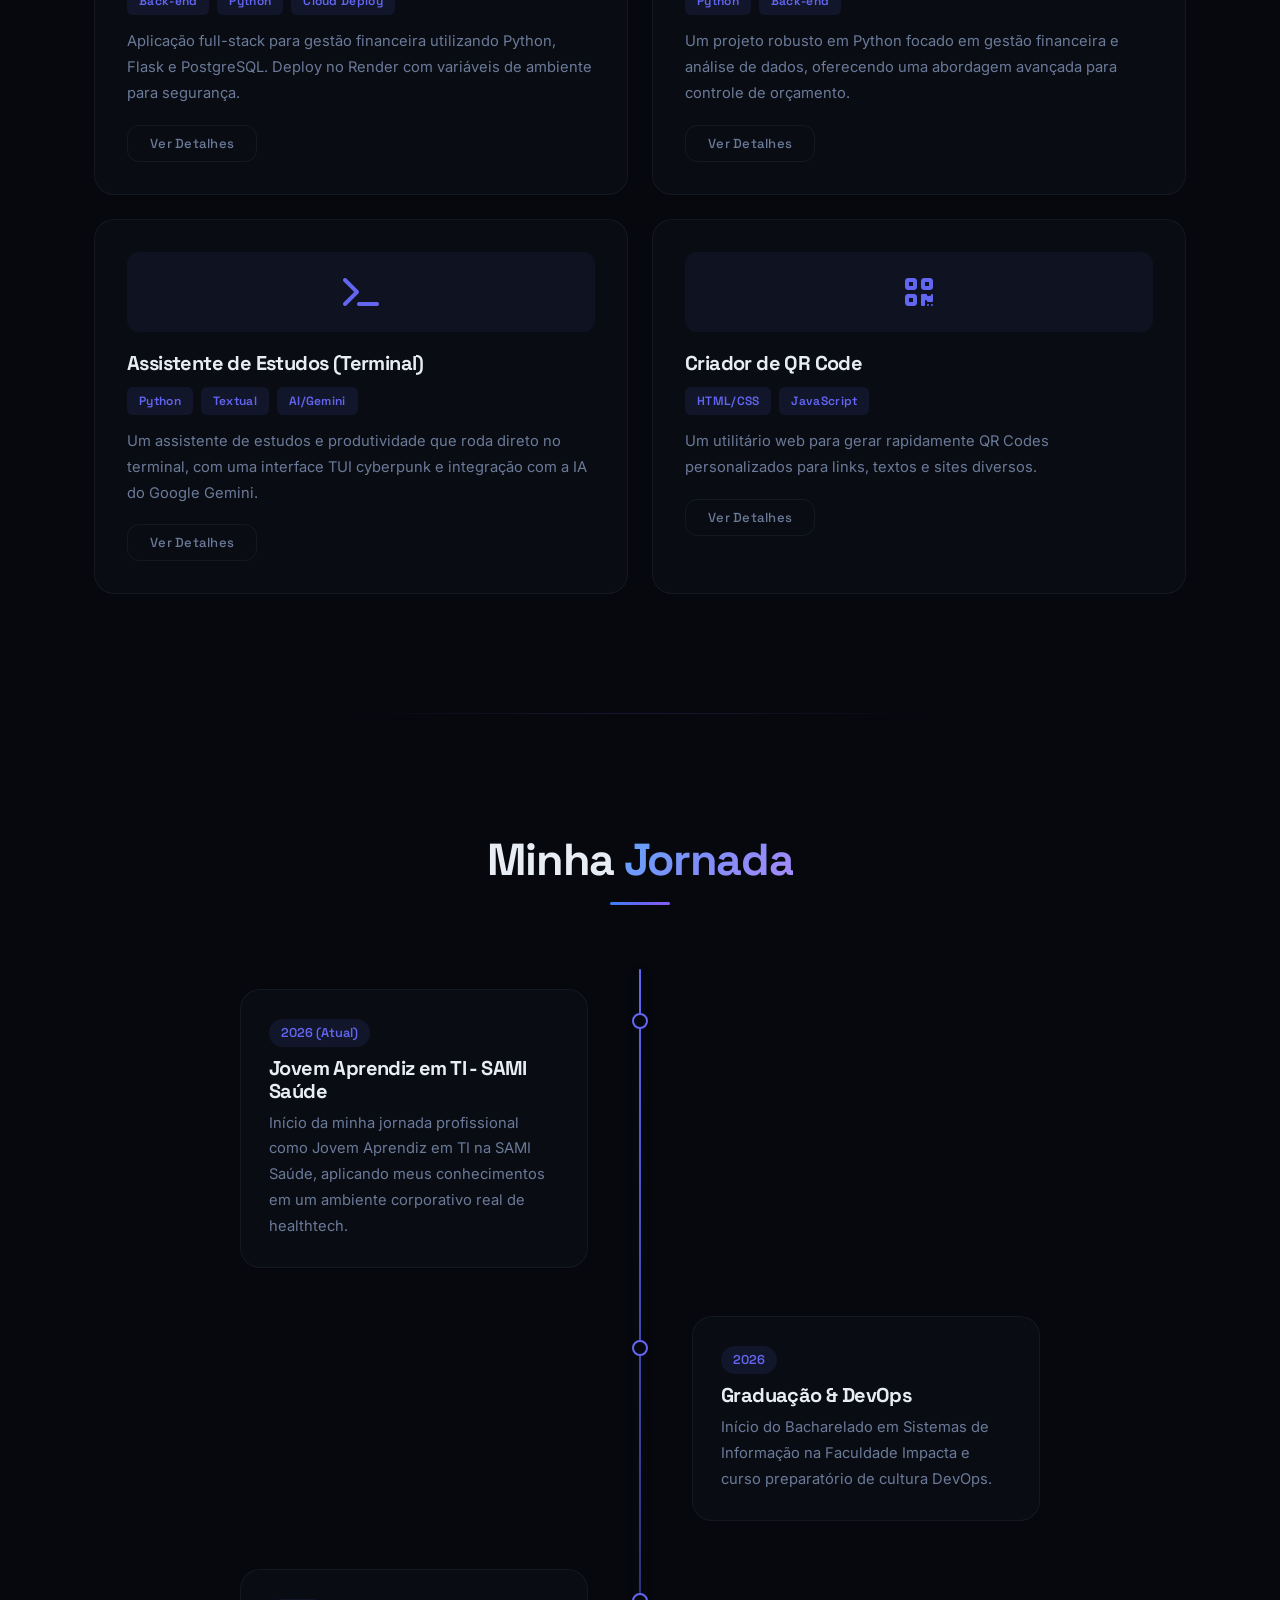
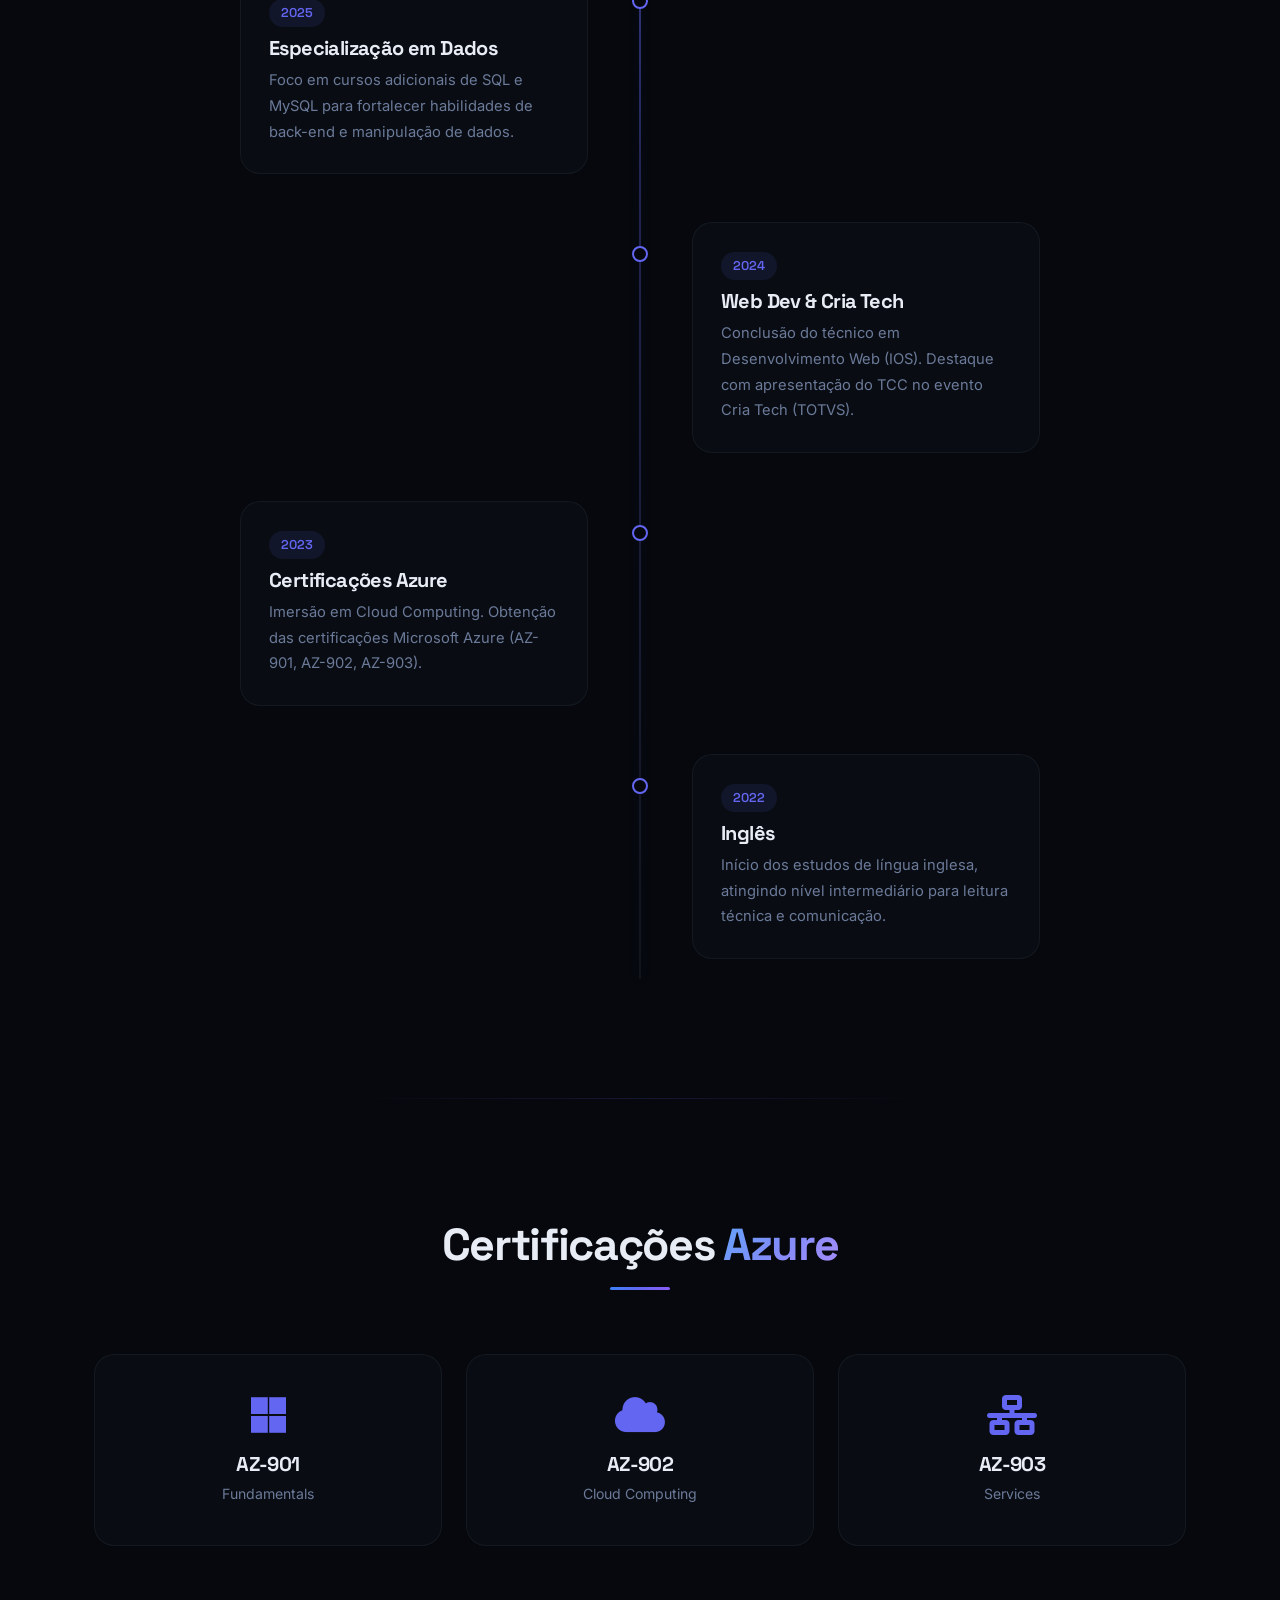
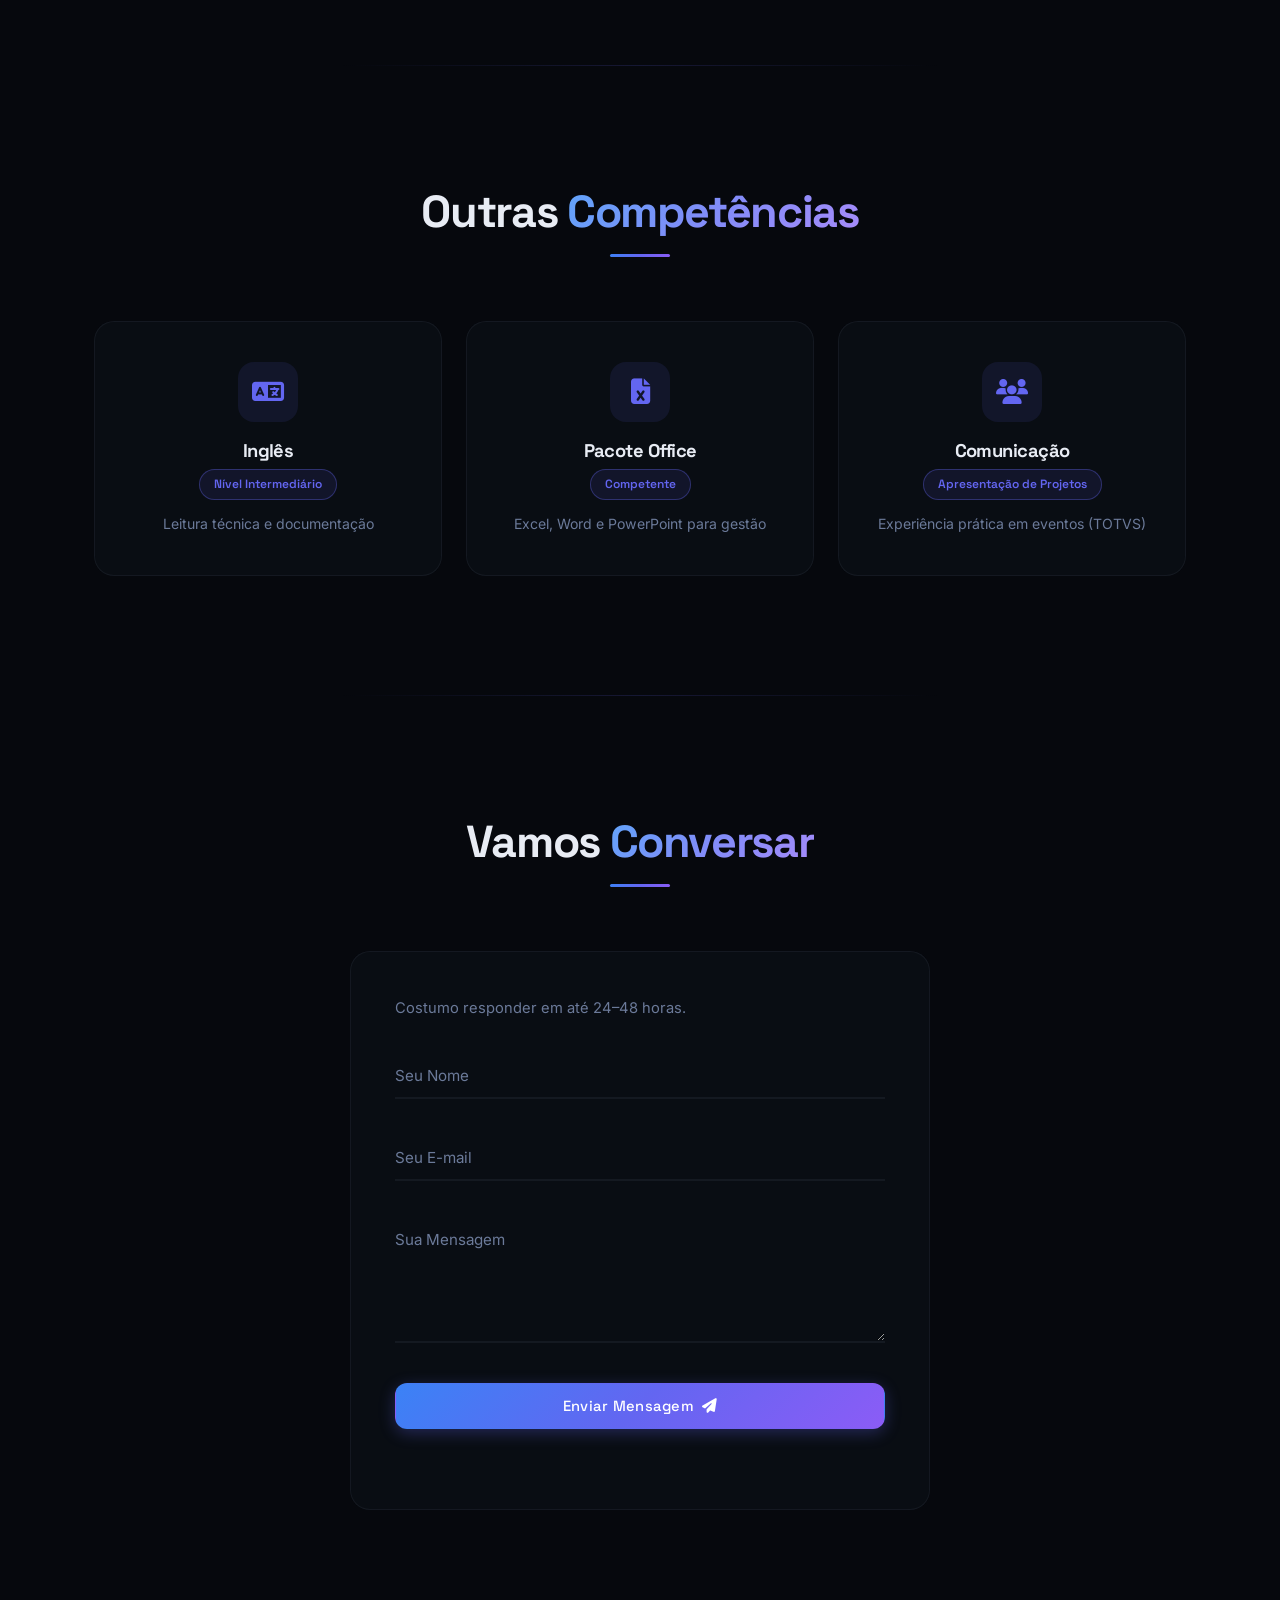
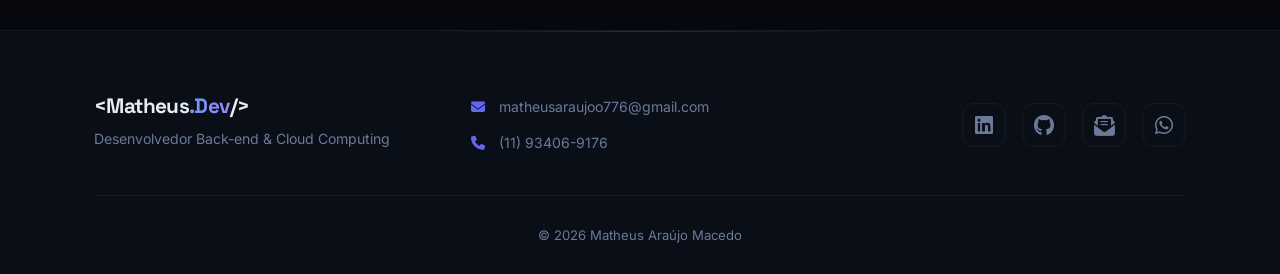
==== commit 5938dfd5: "feat(chat): reestrutura prompt da IA com perfil ITOps e regras por visitante - Divide SYSTEM_INSTRUC" ====
--- a/index.html
+++ b/index.html
@@ -597,7 +597,7 @@
         <div class="chatbot-messages" id="chatbot-messages">
             <div class="message ai-message">
                 <div class="message-content">
-                    <p data-en="Hello! I am Matheus's virtual assistant powered by Gemini. Ask me anything about his experience, skills, or projects!">Olá! Sou o assistente virtual do Matheus, integrado com o Gemini. Pergunte-me qualquer coisa sobre a experiência, habilidades ou projetos dele!</p>
+                    <p data-en="Hello! I'm Matheus's personal AI assistant. Ask about his background, ITOps experience, skills, projects, or how to get in touch.">Olá! Sou o assistente de IA pessoal do Matheus. Pergunte sobre a trajetória dele, experiência em ITOps, habilidades, projetos ou como entrar em contato.</p>
                 </div>
             </div>
         </div>
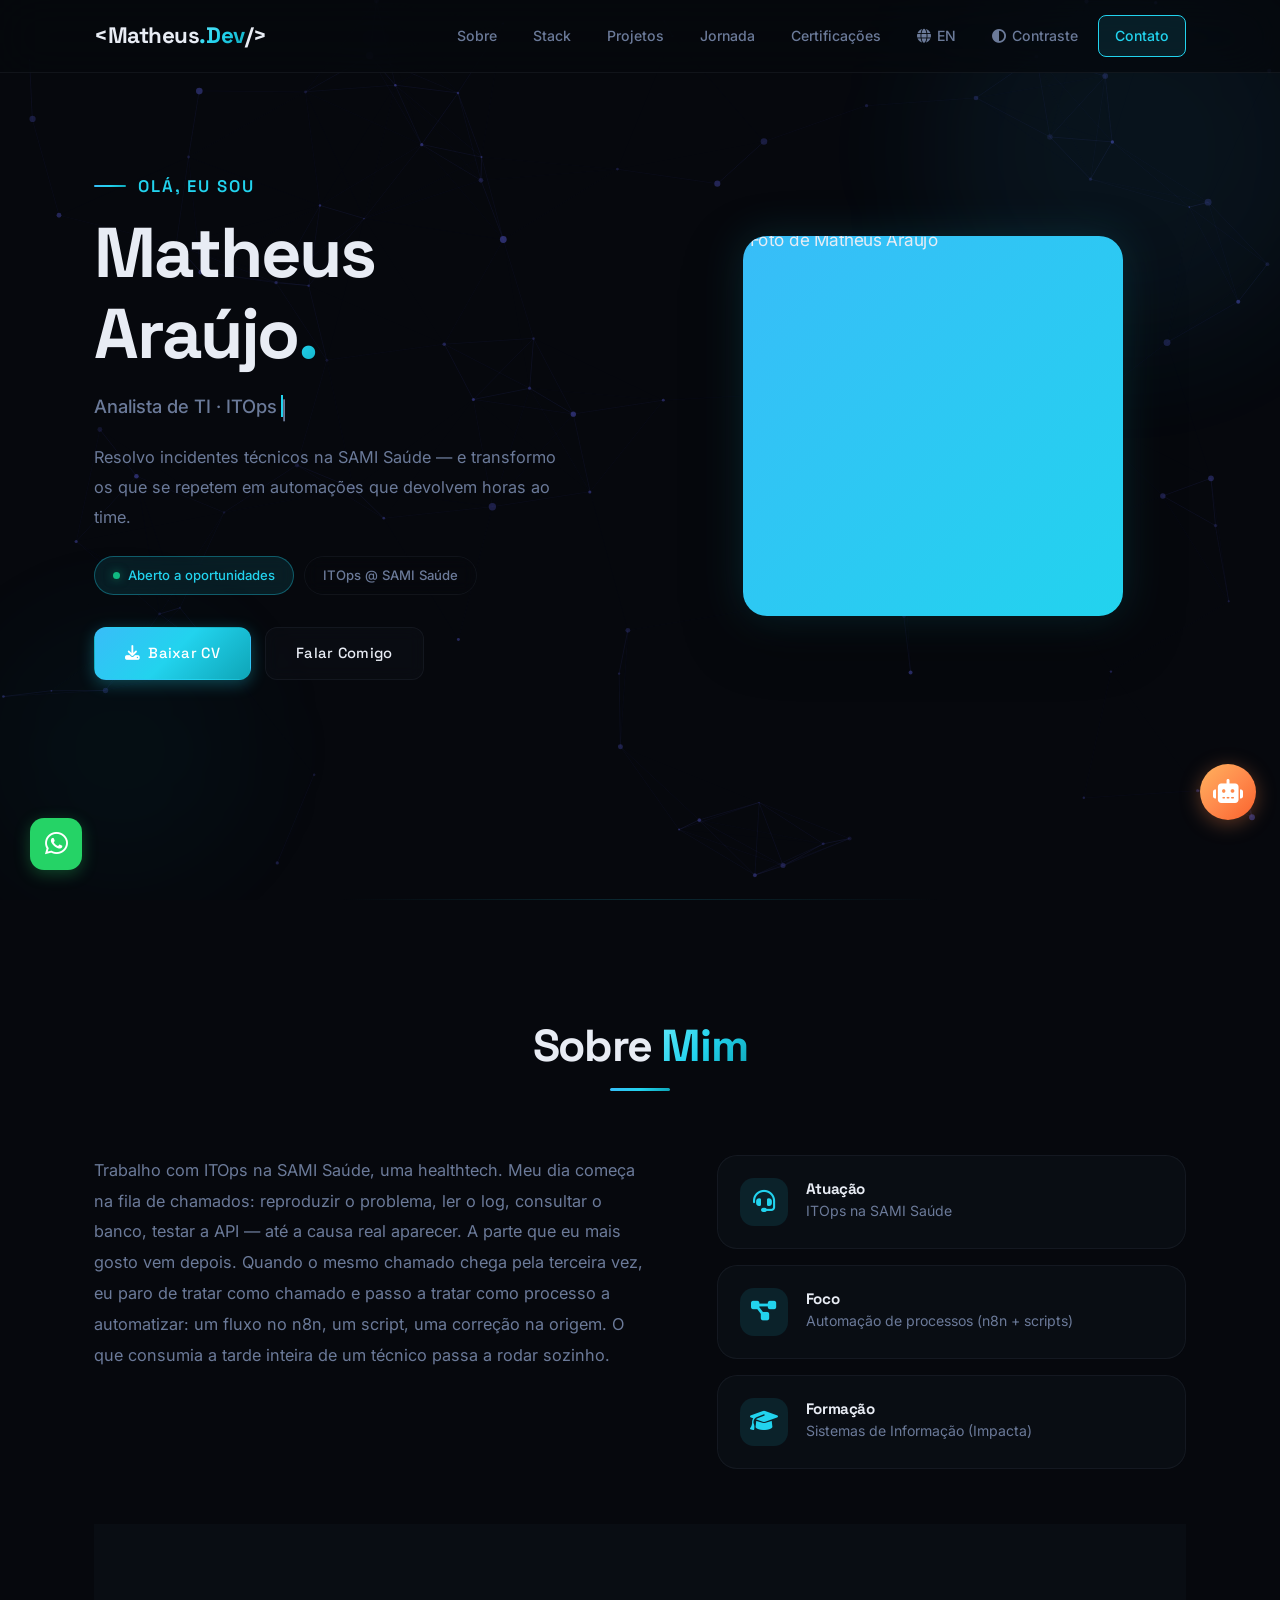
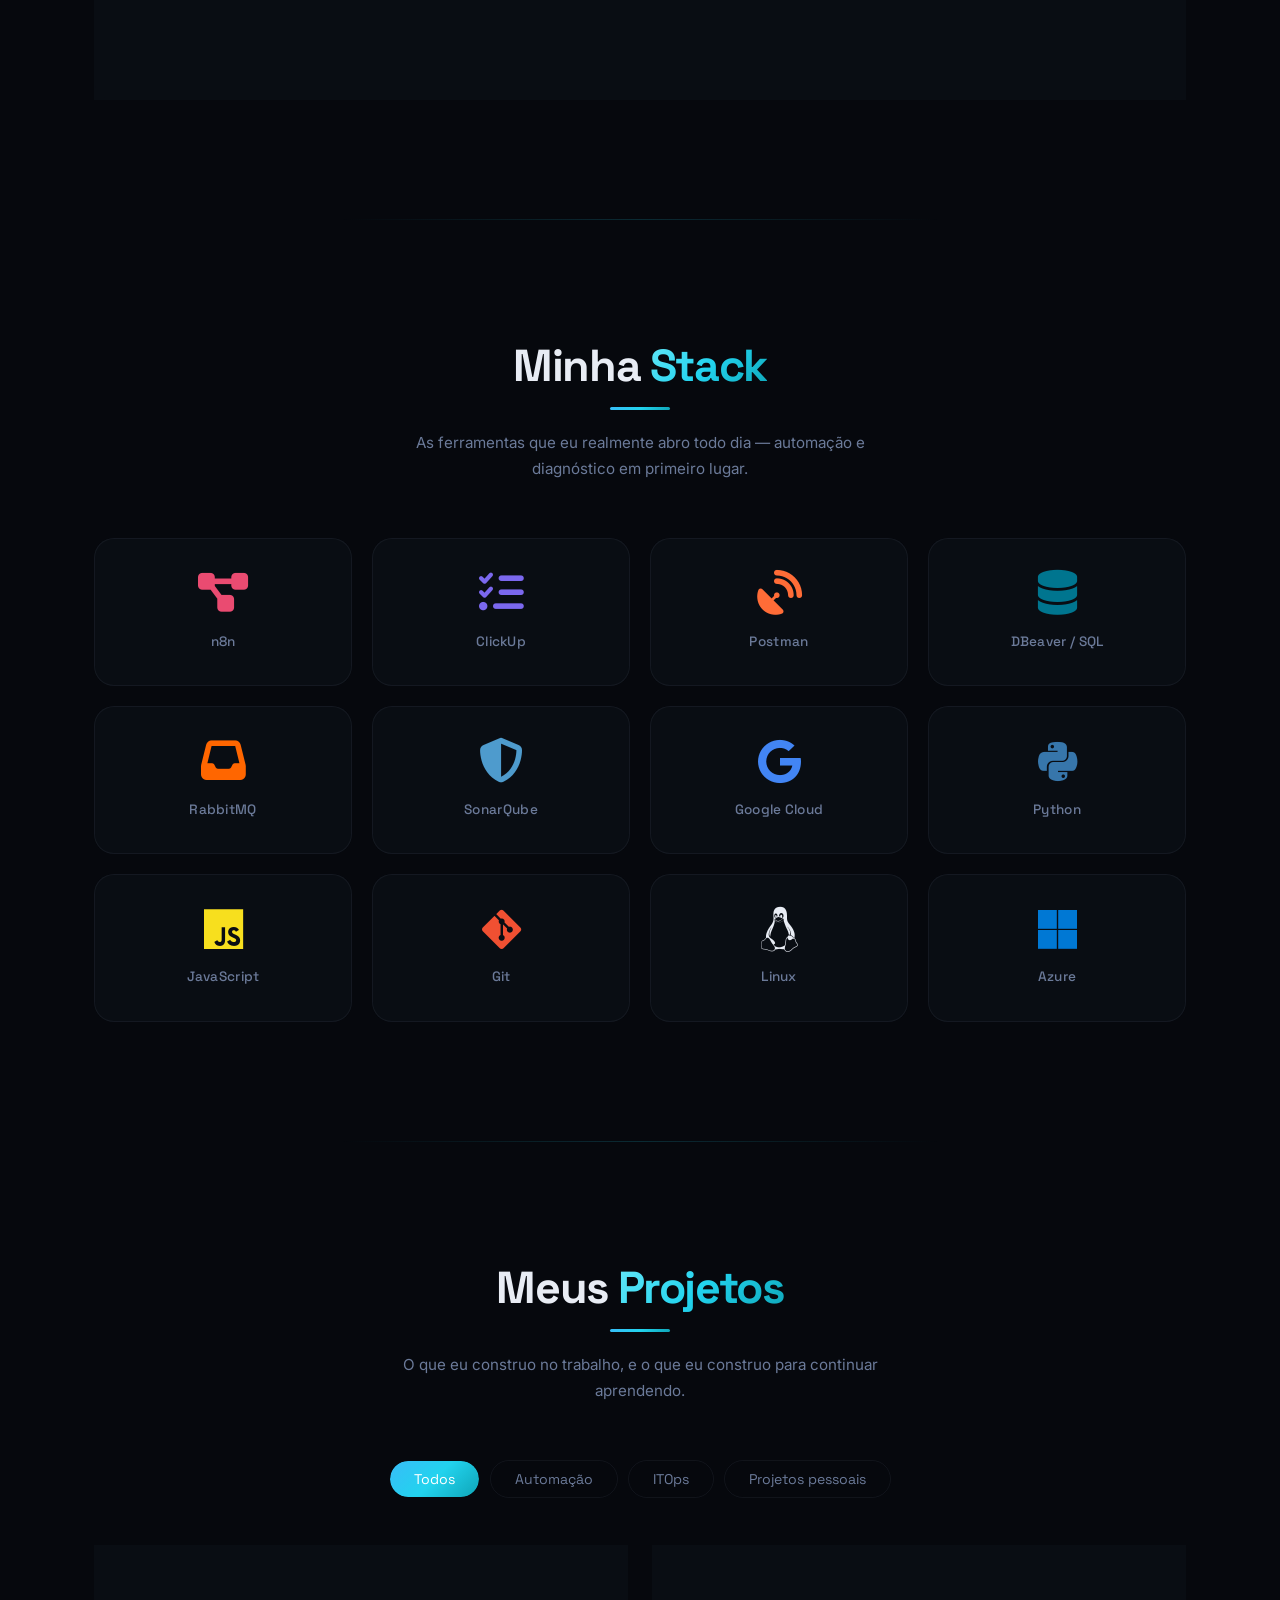
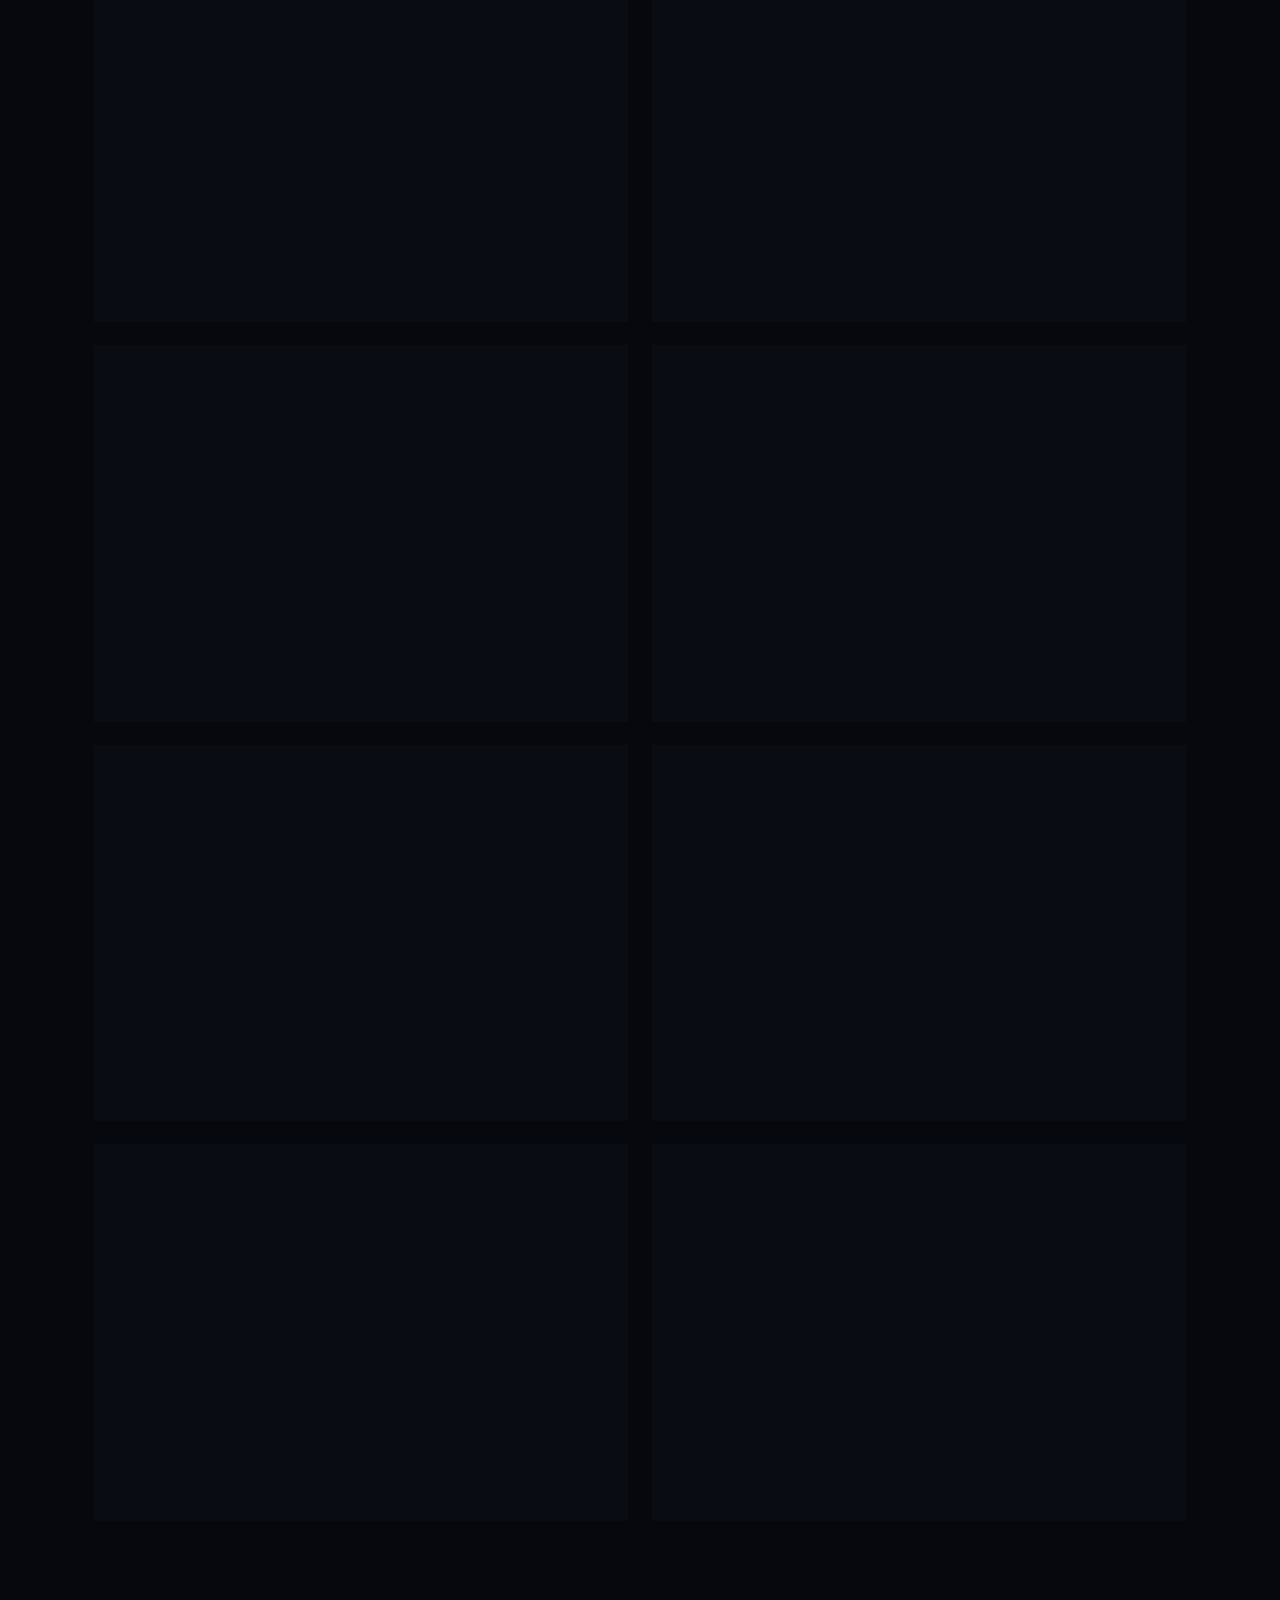
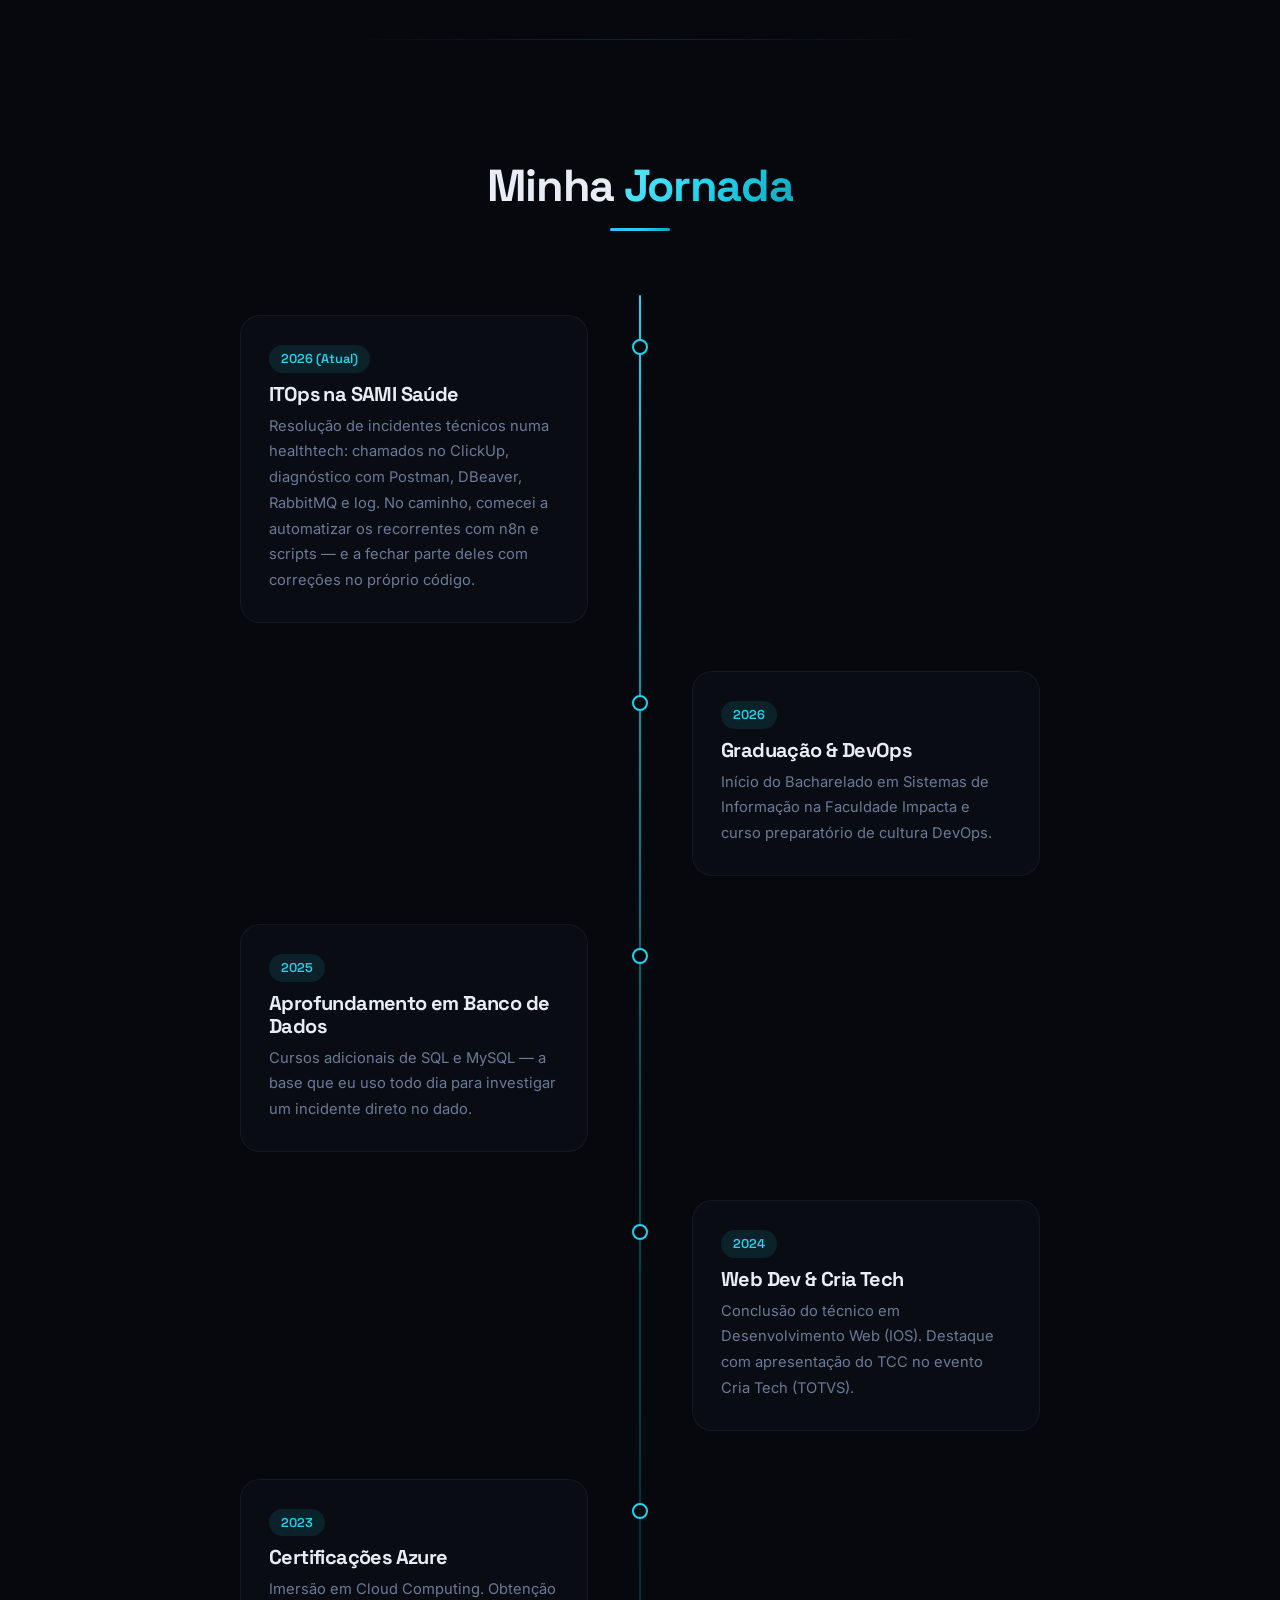
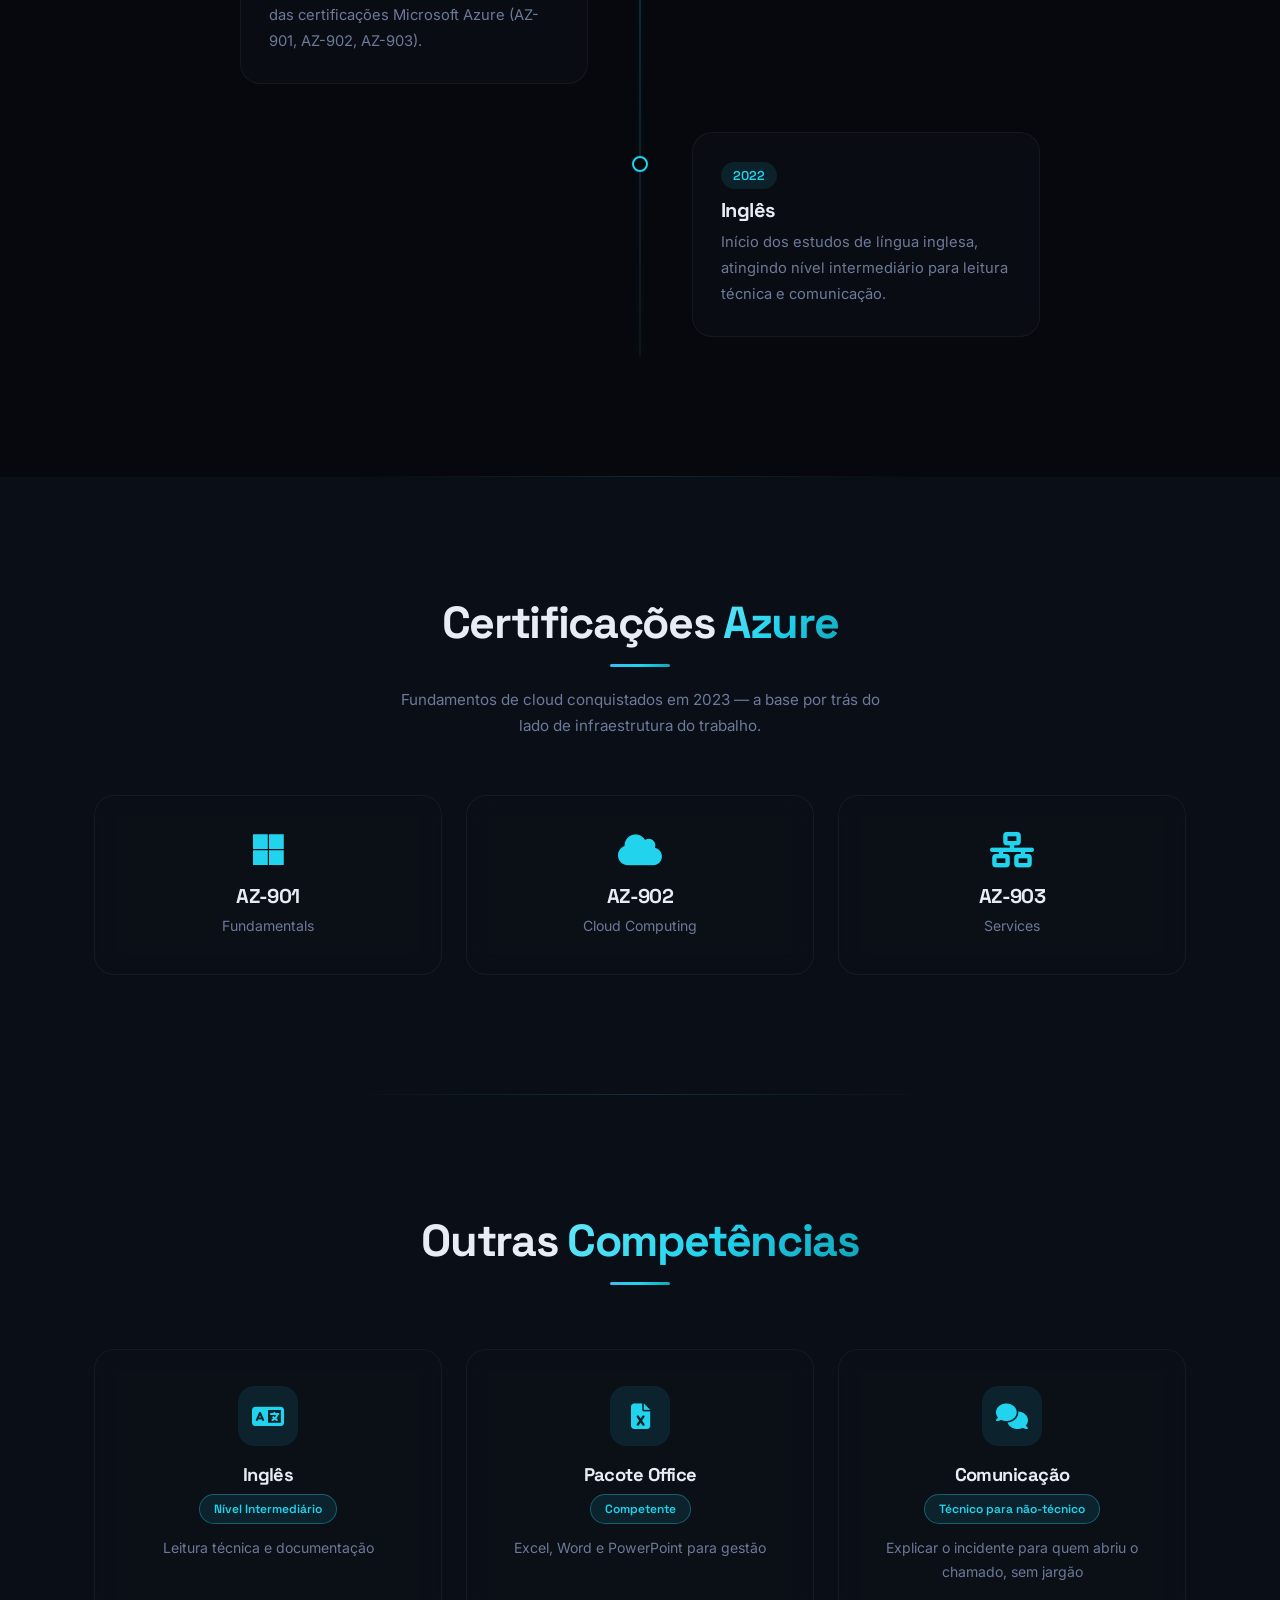
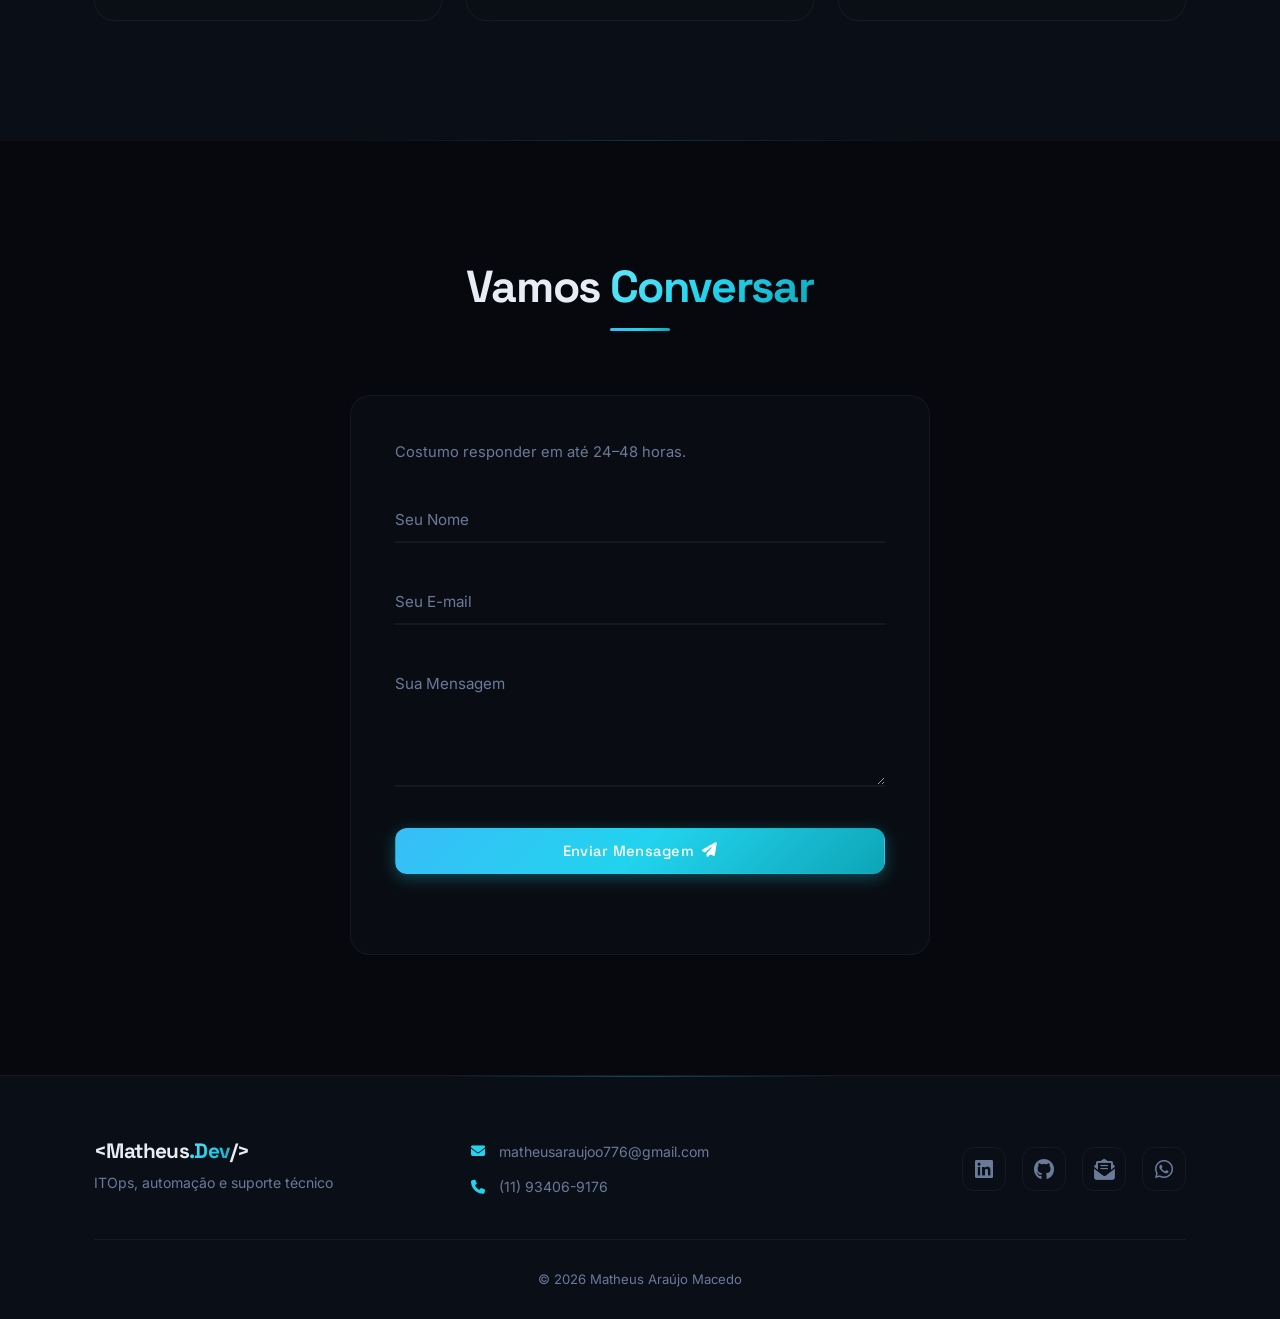
==== commit adeadf91: "content: atualiza perfil para ITOps e refina layout Atualiza o conteúdo do site pessoal e do prompt " ====
--- a/index.html
+++ b/index.html
@@ -4,21 +4,21 @@
 <head>
     <meta charset="UTF-8">
     <meta name="viewport" content="width=device-width, initial-scale=1.0">
-    <title>Matheus Araújo | Portfólio</title>
-    <meta name="description" content="Portfólio de Matheus Araújo Macedo — Desenvolvedor Back-end, Cloud Azure e SQL.">
-    
+    <title>Matheus Araújo | TI & Automação</title>
+    <meta name="description" content="Portfólio de Matheus Araújo Macedo — ITOps na SAMI Saúde. Resolução de incidentes e automação de processos com n8n, scripts, APIs e banco de dados.">
+
     <!-- Open Graph / LinkedIn / Facebook -->
     <meta property="og:type" content="website">
     <meta property="og:url" content="https://matheusaraujomacedo.pages.dev/">
-    <meta property="og:title" content="Matheus Araújo | Portfólio de Desenvolvedor">
-    <meta property="og:description" content="Portfólio de Desenvolvedor Back-end, Integração de IAs e Cloud. Fale com a minha IA diretamente no site!">
+    <meta property="og:title" content="Matheus Araújo | TI, Automação & Suporte Técnico">
+    <meta property="og:description" content="Resolvo incidentes — e transformo os que se repetem em automações. n8n, scripts, APIs e banco de dados. Fale com a minha IA diretamente no site!">
     <meta property="og:image" content="https://matheusaraujomacedo.pages.dev/matheusaraujo.jpeg">
 
     <!-- Twitter -->
     <meta property="twitter:card" content="summary_large_image">
     <meta property="twitter:url" content="https://matheusaraujomacedo.pages.dev/">
-    <meta property="twitter:title" content="Matheus Araújo | Portfólio">
-    <meta property="twitter:description" content="Portfólio de Desenvolvedor Back-end, Integração de IAs e Cloud. Fale com a minha IA diretamente no site!">
+    <meta property="twitter:title" content="Matheus Araújo | TI & Automação">
+    <meta property="twitter:description" content="Resolvo incidentes — e transformo os que se repetem em automações. n8n, scripts, APIs e banco de dados. Fale com a minha IA diretamente no site!">
     <meta property="twitter:image" content="https://matheusaraujomacedo.pages.dev/matheusaraujo.jpeg">
 
     <link rel="stylesheet" href="static/style.css">
@@ -84,7 +84,6 @@
         <!-- Floating Gradient Orbs -->
         <div class="hero-orb hero-orb-1"></div>
         <div class="hero-orb hero-orb-2"></div>
-        <div class="hero-orb hero-orb-3"></div>
 
         <div class="container hero-content">
             <div class="hero-text">
@@ -94,11 +93,11 @@
                     <span id="typewriter"></span><span class="typewriter-cursor">|</span>
                 </div>
                 <p class="hero-desc"
-                    data-en="I build secure, scalable solutions with SQL, JavaScript and Microsoft Azure.">
-                    Eu construo soluções seguras e escaláveis com SQL, JavaScript e Microsoft Azure.</p>
+                    data-en="I resolve technical incidents at SAMI Saúde — and turn the recurring ones into automations that give hours back to the team.">
+                    Resolvo incidentes técnicos na SAMI Saúde — e transformo os que se repetem em automações que devolvem horas ao time.</p>
                 <div class="hero-badges">
                     <span class="badge" data-en="Open to opportunities">Aberto a oportunidades</span>
-                    <span class="badge badge-outline" data-en="Information Systems">Sistemas de Informação</span>
+                    <span class="badge badge-outline" data-en="ITOps @ SAMI Saúde">ITOps @ SAMI Saúde</span>
                 </div>
                 <div class="hero-actions">
                     <a href="Curriculo_Matheus_Araujo_Macedo.pdf" target="_blank" class="btn btn-primary magnetic-btn"
@@ -124,13 +123,29 @@
             <div class="about-grid">
                 <div class="about-text reveal">
                     <p
-                        data-en="I am Matheus Araújo Macedo, an Information Systems student passionate about technology. My focus is back-end development with secure, scalable and well-structured solutions. I have a solid foundation in Web Development (HTML, CSS, JavaScript) and earned 3 Microsoft Azure certifications. I also presented a capstone project at the Criatech event by TOTVS.">
-                        Sou o Matheus Araújo Macedo, estudante de Sistemas de Informação e apaixonado por tecnologia.
-                        Meu foco é desenvolvimento back-end com soluções seguras, escaláveis e bem estruturadas.
-                        Tenho uma base sólida em Desenvolvimento Web (HTML, CSS, JavaScript) e conquistei 3
-                        certificações Microsoft Azure. Também apresentei meu TCC no evento Criatech da TOTVS.</p>
+                        data-en="I work in ITOps at SAMI Saúde, a healthtech. My day starts in the ticket queue: reproduce the problem, read the logs, query the database, test the API — until the real cause shows up. The part I like most comes next. When the same ticket arrives for the third time, I stop treating it as a ticket and start treating it as a process to automate: an n8n workflow, a script, a fix at the source. What used to take a technician's whole afternoon starts running on its own.">
+                        Trabalho com ITOps na SAMI Saúde, uma healthtech. Meu dia começa na fila de chamados:
+                        reproduzir o problema, ler o log, consultar o banco, testar a API — até a causa real aparecer.
+                        A parte que eu mais gosto vem depois. Quando o mesmo chamado chega pela terceira vez, eu paro
+                        de tratar como chamado e passo a tratar como processo a automatizar: um fluxo no n8n, um
+                        script, uma correção na origem. O que consumia a tarde inteira de um técnico passa a rodar
+                        sozinho.</p>
                 </div>
                 <div class="about-highlights">
+                    <div class="highlight-item reveal">
+                        <i class="fas fa-headset"></i>
+                        <div>
+                            <h4 data-en="Current role">Atuação</h4>
+                            <p data-en="ITOps at SAMI Saúde">ITOps na SAMI Saúde</p>
+                        </div>
+                    </div>
+                    <div class="highlight-item reveal">
+                        <i class="fas fa-diagram-project"></i>
+                        <div>
+                            <h4 data-en="Focus">Foco</h4>
+                            <p data-en="Process automation (n8n + scripts)">Automação de processos (n8n + scripts)</p>
+                        </div>
+                    </div>
                     <div class="highlight-item reveal">
                         <i class="fas fa-graduation-cap"></i>
                         <div>
@@ -138,20 +153,30 @@
                             <p data-en="Information Systems (Impacta)">Sistemas de Informação (Impacta)</p>
                         </div>
                     </div>
-                    <div class="highlight-item reveal">
-                        <i class="fas fa-award"></i>
-                        <div>
-                            <h4 data-en="Highlight">Destaque</h4>
-                            <p data-en="TCC at Criatech (TOTVS)">TCC no Criatech (TOTVS)</p>
-                        </div>
-                    </div>
-                    <div class="highlight-item reveal">
-                        <i class="fas fa-certificate"></i>
-                        <div>
-                            <h4 data-en="Certifications">Certificações</h4>
-                            <p data-en="3x Microsoft Azure">3x Microsoft Azure</p>
-                        </div>
-                    </div>
+                </div>
+            </div>
+
+            <!-- Signature element: the real loop from ticket to automation -->
+            <div class="process-strip reveal" role="img"
+                aria-label="Fluxo de trabalho: chega o chamado no ClickUp, diagnóstico técnico, automação do que se repete, horas devolvidas ao time">
+                <div class="process-step">
+                    <div class="process-icon" aria-hidden="true"><i class="fas fa-inbox"></i></div>
+                    <span data-en="Ticket arrives<br>(ClickUp)">Chega o chamado<br>(ClickUp)</span>
+                </div>
+                <i class="fas fa-arrow-right process-arrow" aria-hidden="true"></i>
+                <div class="process-step">
+                    <div class="process-icon" aria-hidden="true"><i class="fas fa-magnifying-glass-chart"></i></div>
+                    <span data-en="Diagnosis<br>(logs, DB, API)">Diagnóstico<br>(log, banco, API)</span>
+                </div>
+                <i class="fas fa-arrow-right process-arrow" aria-hidden="true"></i>
+                <div class="process-step process-step-ai">
+                    <div class="process-icon" aria-hidden="true"><i class="fas fa-bolt"></i></div>
+                    <span data-en="I automate the repeat<br>(n8n / script)">Automatizo o que repete<br>(n8n / script)</span>
+                </div>
+                <i class="fas fa-arrow-right process-arrow" aria-hidden="true"></i>
+                <div class="process-step process-step-done">
+                    <div class="process-icon" aria-hidden="true"><i class="fas fa-clock-rotate-left"></i></div>
+                    <span data-en="Hours back<br>to the team">Horas devolvidas<br>ao time</span>
                 </div>
             </div>
         </div>
@@ -162,15 +187,47 @@
         <div class="container">
             <h2 class="section-title" data-en="My <span class='accent'>Stack</span>">Minha <span
                     class="accent">Stack</span></h2>
+            <p class="section-subtitle" data-en="The tools I actually open every day — automation and diagnosis first.">
+                As ferramentas que eu realmente abro todo dia — automação e diagnóstico em primeiro lugar.</p>
             <div class="stack-grid">
                 <div class="stack-card gsap-reveal" data-level="90">
-                    <i class="fab fa-microsoft" style="color: #0078d4;"></i>
-                    <span>Azure</span>
+                    <i class="fas fa-diagram-project" style="color: #ea4b71;"></i>
+                    <span>n8n</span>
+                    <div class="stack-progress" aria-hidden="true"><div class="stack-progress-bar"></div></div>
+                </div>
+                <div class="stack-card gsap-reveal" data-level="90">
+                    <i class="fas fa-list-check" style="color: #7b68ee;"></i>
+                    <span>ClickUp</span>
+                    <div class="stack-progress" aria-hidden="true"><div class="stack-progress-bar"></div></div>
+                </div>
+                <div class="stack-card gsap-reveal" data-level="85">
+                    <i class="fas fa-satellite-dish" style="color: #ff6c37;"></i>
+                    <span>Postman</span>
                     <div class="stack-progress" aria-hidden="true"><div class="stack-progress-bar"></div></div>
                 </div>
                 <div class="stack-card gsap-reveal" data-level="85">
                     <i class="fas fa-database" style="color: #00758f;"></i>
-                    <span>SQL Server</span>
+                    <span>DBeaver / SQL</span>
+                    <div class="stack-progress" aria-hidden="true"><div class="stack-progress-bar"></div></div>
+                </div>
+                <div class="stack-card gsap-reveal" data-level="70">
+                    <i class="fas fa-inbox" style="color: #ff6600;"></i>
+                    <span>RabbitMQ</span>
+                    <div class="stack-progress" aria-hidden="true"><div class="stack-progress-bar"></div></div>
+                </div>
+                <div class="stack-card gsap-reveal" data-level="70">
+                    <i class="fas fa-shield-halved" style="color: #4e9bcd;"></i>
+                    <span>SonarQube</span>
+                    <div class="stack-progress" aria-hidden="true"><div class="stack-progress-bar"></div></div>
+                </div>
+                <div class="stack-card gsap-reveal" data-level="70">
+                    <i class="fab fa-google" style="color: #4285f4;"></i>
+                    <span>Google Cloud</span>
+                    <div class="stack-progress" aria-hidden="true"><div class="stack-progress-bar"></div></div>
+                </div>
+                <div class="stack-card gsap-reveal" data-level="75">
+                    <i class="fab fa-python" style="color: #3776ab;"></i>
+                    <span>Python</span>
                     <div class="stack-progress" aria-hidden="true"><div class="stack-progress-bar"></div></div>
                 </div>
                 <div class="stack-card gsap-reveal" data-level="75">
@@ -178,29 +235,19 @@
                     <span>JavaScript</span>
                     <div class="stack-progress" aria-hidden="true"><div class="stack-progress-bar"></div></div>
                 </div>
-                <div class="stack-card gsap-reveal" data-level="70">
-                    <i class="fab fa-python" style="color: #3776ab;"></i>
-                    <span>Python</span>
-                    <div class="stack-progress" aria-hidden="true"><div class="stack-progress-bar"></div></div>
-                </div>
-                <div class="stack-card gsap-reveal" data-level="75">
-                    <i class="fab fa-html5" style="color: #e34f26;"></i>
-                    <span>HTML/CSS</span>
-                    <div class="stack-progress" aria-hidden="true"><div class="stack-progress-bar"></div></div>
-                </div>
                 <div class="stack-card gsap-reveal" data-level="80">
                     <i class="fab fa-git-alt" style="color: #f05032;"></i>
                     <span>Git</span>
                     <div class="stack-progress" aria-hidden="true"><div class="stack-progress-bar"></div></div>
                 </div>
-                <div class="stack-card gsap-reveal" data-level="65">
-                    <i class="fab fa-docker" style="color: #2496ed;"></i>
-                    <span>DevOps</span>
-                    <div class="stack-progress" aria-hidden="true"><div class="stack-progress-bar"></div></div>
-                </div>
                 <div class="stack-card gsap-reveal" data-level="70">
-                    <i class="fab fa-linux" style="color: #fff;"></i>
+                    <i class="fab fa-linux" style="color: #e8ecf4;"></i>
                     <span>Linux</span>
+                    <div class="stack-progress" aria-hidden="true"><div class="stack-progress-bar"></div></div>
+                </div>
+                <div class="stack-card gsap-reveal" data-level="75">
+                    <i class="fab fa-microsoft" style="color: #0078d4;"></i>
+                    <span>Azure</span>
                     <div class="stack-progress" aria-hidden="true"><div class="stack-progress-bar"></div></div>
                 </div>
             </div>
@@ -213,112 +260,153 @@
             <h2 class="section-title" data-en="My <span class='accent'>Projects</span>">Meus <span
                     class="accent">Projetos</span></h2>
 
+            <p class="section-subtitle"
+                data-en="What I build at work, and what I build to keep learning.">
+                O que eu construo no trabalho, e o que eu construo para continuar aprendendo.</p>
+
             <div class="project-filters reveal">
                 <button class="filter-btn active" data-filter="all" data-en="All">Todos</button>
-                <button class="filter-btn" data-filter="frontend" data-en="Front-end">Front-end</button>
-                <button class="filter-btn" data-filter="backend" data-en="Back-end">Back-end</button>
-                <button class="filter-btn" data-filter="data" data-en="Data">Dados</button>
+                <button class="filter-btn" data-filter="automacao" data-en="Automation">Automação</button>
+                <button class="filter-btn" data-filter="itops" data-en="ITOps">ITOps</button>
+                <button class="filter-btn" data-filter="pessoal" data-en="Side projects">Projetos pessoais</button>
             </div>
 
             <div class="projects-grid">
 
-                <div class="project-card reveal tilt-card" data-category="frontend">
+                <div class="project-card reveal tilt-card" data-category="automacao">
                     <div class="card-shine"></div>
                     <div class="project-visual">
-                        <i class="fas fa-laptop-code"></i>
+                        <i class="fas fa-diagram-project"></i>
                     </div>
                     <div class="project-body">
-                        <h3 data-en="TCC Project - TOTVS/Criatech">Projeto TCC - TOTVS/Criatech</h3>
+                        <h3 data-en="Process automation with n8n">Automação de processos com n8n</h3>
                         <div class="tags">
-                            <span class="tag">Web Dev</span>
-                            <span class="tag">Front-end</span>
-                        </div>
-                        <p
-                            data-en="Development of the project websites presented at the Criatech event. Focus on responsive, high-impact interfaces.">
-                            Desenvolvimento dos sites do projeto apresentado no evento Criatech. Foco em interfaces
-                            responsivas e de alto impacto.</p>
-                        <button class="btn btn-sm magnetic-btn" onclick="openModal(this)" data-title="TCC - TOTVS/Criatech"
-                            data-desc="Trabalhei no desenvolvimento Front-end para os sites do projeto apresentado no evento Cria Tech da TOTVS. O foco foi criar uma interface funcional, responsiva e com alto impacto visual."
-                            data-link="https://github.com/MatheusAraujoMacedo" data-en-title="TCC - TOTVS/Criatech"
-                            data-en-desc="I worked on the front-end development for the project websites presented at the Cria Tech event by TOTVS. The focus was on a functional, responsive interface with strong visual impact.">
+                            <span class="tag">n8n</span>
+                            <span class="tag" data-en="Integrations">Integrações</span>
+                            <span class="tag">APIs</span>
+                        </div>
+                        <p
+                            data-en="Workflows that connect the team's internal tools and take the manual step out of the middle. Data that used to be copied by hand now moves between systems on its own.">
+                            Fluxos que conectam as ferramentas internas e tiram o passo manual do meio. Dados que antes
+                            eram copiados à mão passam a circular sozinhos entre os sistemas.</p>
+                        <button class="btn btn-sm magnetic-btn" onclick="openModal(this)"
+                            data-title="Automação de processos com n8n"
+                            data-desc="Construo workflows no n8n para ligar as ferramentas que o time usa todo dia. Cada fluxo substitui uma sequência de passos manuais — ler o dado, transformar, entregar no sistema seguinte — por uma execução automática e rastreável. O ganho aparece duas vezes: some o trabalho repetitivo e some também o erro de digitação que vinha junto com ele."
+                            data-en-title="Process automation with n8n"
+                            data-en-desc="I build n8n workflows that connect the tools the team uses every day. Each flow replaces a sequence of manual steps — read the data, transform it, deliver it to the next system — with an automatic, traceable run. The gain shows up twice: the repetitive work disappears, and so does the typo that used to come with it.">
                             <span data-en="View Details">Ver Detalhes</span>
                         </button>
                     </div>
                 </div>
 
-                <div class="project-card reveal tilt-card" data-category="frontend data">
+                <div class="project-card reveal tilt-card" data-category="automacao">
                     <div class="card-shine"></div>
                     <div class="project-visual">
-                        <i class="fas fa-chart-pie"></i>
+                        <i class="fas fa-bolt"></i>
                     </div>
                     <div class="project-body">
-                        <h3 data-en="Finance Dashboard">Dashboard de Finanças</h3>
+                        <h3 data-en="Scripts for recurring tickets">Scripts para chamados recorrentes</h3>
                         <div class="tags">
-                            <span class="tag">Front-end</span>
-                            <span class="tag">Data Viz</span>
-                        </div>
-                        <p
-                            data-en="Personal finance control system with interactive interface, expense categorization, and real-time budget charts.">
-                            Sistema de controle financeiro pessoal com interface interativa, categorização de gastos e
-                            visualização gráfica de orçamento em tempo real.</p>
-                        <button class="btn btn-sm magnetic-btn" onclick="openModal(this)" data-title="Dashboard Financeiro"
-                            data-desc="Uma aplicação SPA focada em controle de gastos. Implementei gráficos interativos com Chart.js e lógica para cálculos em tempo real."
-                            data-link="https://github.com/MatheusAraujoMacedo" data-en-title="Finance Dashboard"
-                            data-en-desc="A single-page application focused on expense tracking. I implemented interactive charts with Chart.js and array manipulation logic for real-time calculations.">
+                            <span class="tag">Python</span>
+                            <span class="tag">SQL</span>
+                            <span class="tag" data-en="Automation">Automação</span>
+                        </div>
+                        <p
+                            data-en="When the same ticket shows up for the third time, it becomes a script. What used to be a long manual task now runs in seconds.">
+                            Quando o mesmo chamado aparece pela terceira vez, ele vira script. O que era uma tarefa
+                            manual longa passa a rodar em segundos.</p>
+                        <button class="btn btn-sm magnetic-btn" onclick="openModal(this)"
+                            data-title="Scripts para chamados recorrentes"
+                            data-desc="Identifico os chamados que mais consomem tempo do time, mapeio o passo a passo da resolução manual e transformo isso em script. A velocidade é o ganho óbvio; o que importa tanto quanto é a padronização — a resolução para de depender de quem pegou o chamado e passa a sair igual toda vez."
+                            data-en-title="Scripts for recurring tickets"
+                            data-en-desc="I find the tickets that eat the most of the team's time, map the manual resolution step by step, and turn it into a script. Speed is the obvious win; what matters just as much is consistency — the fix stops depending on who picked up the ticket and comes out the same every time.">
                             <span data-en="View Details">Ver Detalhes</span>
                         </button>
                     </div>
                 </div>
 
-                <div class="project-card reveal tilt-card" data-category="backend">
+                <div class="project-card reveal tilt-card" data-category="itops">
+                    <div class="card-shine"></div>
+                    <div class="project-visual">
+                        <i class="fas fa-magnifying-glass-chart"></i>
+                    </div>
+                    <div class="project-body">
+                        <h3 data-en="Incident diagnosis and triage">Diagnóstico e triagem de incidentes</h3>
+                        <div class="tags">
+                            <span class="tag">Postman</span>
+                            <span class="tag">DBeaver</span>
+                            <span class="tag">RabbitMQ</span>
+                        </div>
+                        <p
+                            data-en="Reproduce, isolate and prove the cause: a request in Postman, a query in the database, a look at the queue and the logs — until the problem has an explanation, not just a symptom.">
+                            Reproduzir, isolar e provar a causa: request no Postman, consulta no banco, leitura de fila
+                            e de log — até o problema ter explicação, não só sintoma.</p>
+                        <button class="btn btn-sm magnetic-btn" onclick="openModal(this)"
+                            data-title="Diagnóstico e triagem de incidentes"
+                            data-desc="Rotina de investigação técnica em ambiente real: valido o comportamento da API pelo Postman, consulto o banco pelo DBeaver, acompanho as mensagens em fila no RabbitMQ e cruzo tudo com o log. O critério de pronto é sempre causa raiz — contorno resolve o chamado de hoje e devolve o mesmo chamado na semana seguinte."
+                            data-en-title="Incident diagnosis and triage"
+                            data-en-desc="Technical investigation in a real environment: I check API behaviour in Postman, query the database in DBeaver, follow queued messages in RabbitMQ, and cross-reference all of it with the logs. The definition of done is always root cause — a workaround closes today's ticket and hands you the same ticket again next week.">
+                            <span data-en="View Details">Ver Detalhes</span>
+                        </button>
+                    </div>
+                </div>
+
+                <div class="project-card reveal tilt-card" data-category="itops">
+                    <div class="card-shine"></div>
+                    <div class="project-visual">
+                        <i class="fas fa-code-branch"></i>
+                    </div>
+                    <div class="project-body">
+                        <h3 data-en="Fixes and improvements in production">Correções e melhorias em produção</h3>
+                        <div class="tags">
+                            <span class="tag">Fixes</span>
+                            <span class="tag">Features</span>
+                            <span class="tag">SonarQube</span>
+                        </div>
+                        <p
+                            data-en="Tickets that turn into code: bug fixes, behaviour adjustments and small features born from what the user actually reported.">
+                            Chamado que vira código: correção de bug, ajuste de comportamento e pequenas features
+                            nascidas do que o usuário relatou.</p>
+                        <button class="btn btn-sm magnetic-btn" onclick="openModal(this)"
+                            data-title="Correções e melhorias em produção"
+                            data-desc="Parte dos chamados termina em alteração de código. Levo o problema do relato até a correção, com atenção a qualidade (SonarQube) e versionamento em Git. Trabalhar colado no suporte tem uma vantagem difícil de replicar: fica muito claro qual mudança resolve a dor real do usuário e qual só mexe no sintoma."
+                            data-en-title="Fixes and improvements in production"
+                            data-en-desc="Some tickets end in a code change. I take the problem from the report through to the fix, watching code quality (SonarQube) and versioning with Git. Working right next to support has an advantage that is hard to replicate: it becomes very clear which change solves the user's real pain and which one only touches the symptom.">
+                            <span data-en="View Details">Ver Detalhes</span>
+                        </button>
+                    </div>
+                </div>
+
+                <div class="project-card reveal tilt-card" data-category="pessoal">
                     <div class="card-shine"></div>
                     <div class="project-visual">
                         <i class="fas fa-wallet"></i>
                     </div>
                     <div class="project-body">
-                        <h3 data-en="Finance Manager">Gestor Financeiro FOHB</h3>
+                        <h3 data-en="Finance Manager FOHB">Gestor Financeiro FOHB</h3>
                         <div class="tags">
-                            <span class="tag">Back-end</span>
                             <span class="tag">Python</span>
-                            <span class="tag">Cloud Deploy</span>
-                        </div>
-                        <p
-                            data-en="Full-stack application for financial management using Python, Flask and PostgreSQL. Deployed to Render with secure environment variables.">
-                            Aplicação full-stack para gestão financeira utilizando Python, Flask e PostgreSQL. Deploy no
-                            Render com variáveis de ambiente para segurança.</p>
-                        <button class="btn btn-sm magnetic-btn" onclick="openModal(this)" data-title="Gestor Financeiro FOHB"
-                            data-desc="Sistema de controle de finanças construído com Python e Flask. Utiliza PostgreSQL em produção na nuvem (Render) com rotas protegidas e deploy contínuo."
-                            data-link="https://gestor-financeiro-fohb.onrender.com/" data-en-title="Finance Manager"
-                            data-en-desc="Finance control system built with Python and Flask. Uses PostgreSQL in a cloud production environment (Render) with protected routes and continuous deployment.">
+                            <span class="tag">Flask</span>
+                            <span class="tag">PostgreSQL</span>
+                        </div>
+                        <p
+                            data-en="Full-stack application for financial management using Python, Flask and PostgreSQL, deployed to Render with environment variables for secrets.">
+                            Aplicação full-stack para gestão financeira com Python, Flask e PostgreSQL. Deploy no
+                            Render, com variáveis de ambiente para os segredos.</p>
+                        <button class="btn btn-sm magnetic-btn" onclick="openModal(this)"
+                            data-title="Gestor Financeiro FOHB"
+                            data-desc="Sistema de controle de finanças construído com Python e Flask, rodando com PostgreSQL em produção na nuvem (Render), com rotas protegidas e deploy contínuo. Foi onde aprendi na prática a diferença entre um projeto que roda na minha máquina e um que roda para outra pessoa."
+                            data-link="https://gestor-financeiro-fohb.onrender.com/"
+                            data-link-label="Ver aplicação"
+                            data-en-link-label="Open the app"
+                            data-en-title="Finance Manager FOHB"
+                            data-en-desc="Finance control system built with Python and Flask, running on PostgreSQL in cloud production (Render), with protected routes and continuous deployment. This is where I learned first-hand the difference between a project that runs on my machine and one that runs for someone else.">
                             <span data-en="View Details">Ver Detalhes</span>
                         </button>
                     </div>
                 </div>
 
-                <div class="project-card reveal tilt-card" data-category="backend data">
-                    <div class="card-shine"></div>
-                    <div class="project-visual">
-                        <i class="fas fa-chart-line"></i>
-                    </div>
-                    <div class="project-body">
-                        <h3 data-en="CyberFinance Pro">CyberFinance Pro</h3>
-                        <div class="tags">
-                            <span class="tag">Python</span>
-                            <span class="tag">Back-end</span>
-                        </div>
-                        <p
-                            data-en="A robust Python project focused on financial management and data analysis, providing an advanced approach to budget control.">
-                            Um projeto robusto em Python focado em gestão financeira e análise de dados, oferecendo uma abordagem avançada para controle de orçamento.</p>
-                        <button class="btn btn-sm magnetic-btn" onclick="openModal(this)" data-title="CyberFinance Pro"
-                            data-desc="Desenvolvido em Python, este projeto visa criar uma ferramenta robusta para gerenciamento financeiro, utilizando bibliotecas de análise e processamento de dados."
-                            data-link="https://github.com/MatheusAraujoMacedo/cyberfinance-pro" data-en-title="CyberFinance Pro"
-                            data-en-desc="Developed in Python, this project aims to create a robust tool for financial management, utilizing data analysis and processing libraries.">
-                            <span data-en="View Details">Ver Detalhes</span>
-                        </button>
-                    </div>
-                </div>
-
-                <div class="project-card reveal tilt-card" data-category="backend">
+                <div class="project-card reveal tilt-card" data-category="pessoal">
                     <div class="card-shine"></div>
                     <div class="project-visual">
                         <i class="fas fa-terminal"></i>
@@ -328,38 +416,71 @@
                         <div class="tags">
                             <span class="tag">Python</span>
                             <span class="tag">Textual</span>
-                            <span class="tag">AI/Gemini</span>
-                        </div>
-                        <p
-                            data-en="A productivity and study assistant running directly in the terminal, featuring a cyberpunk TUI and Google Gemini AI integration.">
-                            Um assistente de estudos e produtividade que roda direto no terminal, com uma interface TUI cyberpunk e integração com a IA do Google Gemini.</p>
-                        <button class="btn btn-sm magnetic-btn" onclick="openModal(this)" data-title="Assistente de Estudos CLI"
-                            data-desc="Aplicativo de terminal robusto criado com Python e a biblioteca Textual. Permite capturar a tela, enviar para a API de visão do Gemini e receber orientações de estudo em modo TUI completo."
-                            data-link="https://github.com/MatheusAraujoMacedo/Programa-estudos" data-en-title="Terminal Study Assistant"
-                            data-en-desc="Robust terminal application built with Python and Textual library. It allows screen capturing, sending it to Gemini's vision API, and receiving study guidance in full TUI mode.">
+                            <span class="tag">Gemini</span>
+                        </div>
+                        <p
+                            data-en="A study and productivity assistant that runs straight in the terminal, with a full TUI and Google Gemini vision integration.">
+                            Um assistente de estudos e produtividade que roda direto no terminal, com TUI completa e
+                            integração com a visão do Google Gemini.</p>
+                        <button class="btn btn-sm magnetic-btn" onclick="openModal(this)"
+                            data-title="Assistente de Estudos (Terminal)"
+                            data-desc="Aplicação de terminal construída com Python e a biblioteca Textual. Captura a tela, envia para a API de visão do Gemini e devolve orientação de estudo sem sair da TUI. É o projeto onde mais aprendi sobre integração com API externa e sobre desenhar uma interface dentro das limitações do terminal."
+                            data-link="https://github.com/MatheusAraujoMacedo/Programa-estudos"
+                            data-en-title="Study Assistant (Terminal TUI)"
+                            data-en-desc="Terminal application built with Python and the Textual library. It captures the screen, sends it to Gemini's vision API and returns study guidance without leaving the TUI. This is the project where I learned the most about integrating an external API and about designing an interface within the terminal's constraints.">
                             <span data-en="View Details">Ver Detalhes</span>
                         </button>
                     </div>
                 </div>
 
-                <div class="project-card reveal tilt-card" data-category="frontend">
+                <div class="project-card reveal tilt-card" data-category="pessoal">
                     <div class="card-shine"></div>
                     <div class="project-visual">
-                        <i class="fas fa-qrcode"></i>
+                        <i class="fas fa-robot"></i>
                     </div>
                     <div class="project-body">
-                        <h3 data-en="QR Code Generator">Criador de QR Code</h3>
+                        <h3 data-en="This portfolio and its AI">Este portfólio e a IA dele</h3>
                         <div class="tags">
-                            <span class="tag">HTML/CSS</span>
-                            <span class="tag">JavaScript</span>
-                        </div>
-                        <p
-                            data-en="A web utility to quickly generate custom QR Codes for links, texts, and websites.">
-                            Um utilitário web para gerar rapidamente QR Codes personalizados para links, textos e sites diversos.</p>
-                        <button class="btn btn-sm magnetic-btn" onclick="openModal(this)" data-title="Criador de QR Code"
-                            data-desc="Aplicação web simples e direta que recebe uma entrada (URL ou texto) e gera dinamicamente um QR Code pronto para uso e download."
-                            data-link="https://github.com/MatheusAraujoMacedo/Criador-de-Qr-code" data-en-title="QR Code Generator"
-                            data-en-desc="Simple and straightforward frontend application that inputs a URL or text and dynamically generates a ready-to-use and download QR Code.">
+                            <span class="tag">Cloudflare</span>
+                            <span class="tag">Serverless</span>
+                            <span class="tag">Gemini</span>
+                        </div>
+                        <p
+                            data-en="The site you are reading. The assistant in the corner runs on a serverless function so the API key never reaches the browser.">
+                            O site que você está lendo. O assistente ali no canto roda numa função serverless, para que
+                            a chave de API nunca chegue ao navegador.</p>
+                        <button class="btn btn-sm magnetic-btn" onclick="openModal(this)"
+                            data-title="Este portfólio e a IA dele"
+                            data-desc="JavaScript puro no front, sem framework, e uma Cloudflare Pages Function no back para conversar com o Gemini. A decisão que mais importa aqui é de segurança: a chave de API fica no servidor, nunca no cliente. Também tem troca de idioma, modo de contraste e VLibras — acessibilidade não foi deixada para depois."
+                            data-link="https://github.com/MatheusAraujoMacedo/Matheusaraujomacedo.github.io"
+                            data-en-title="This portfolio and its AI"
+                            data-en-desc="Plain JavaScript on the front end, no framework, and a Cloudflare Pages Function on the back end to talk to Gemini. The decision that matters most here is a security one: the API key stays on the server, never on the client. It also has language switching, a contrast mode and VLibras — accessibility was not left for later.">
+                            <span data-en="View Details">Ver Detalhes</span>
+                        </button>
+                    </div>
+                </div>
+
+                <div class="project-card reveal tilt-card" data-category="pessoal">
+                    <div class="card-shine"></div>
+                    <div class="project-visual">
+                        <i class="fas fa-chart-line"></i>
+                    </div>
+                    <div class="project-body">
+                        <h3 data-en="CyberFinance Pro">CyberFinance Pro</h3>
+                        <div class="tags">
+                            <span class="tag">Python</span>
+                            <span class="tag" data-en="Data analysis">Análise de dados</span>
+                        </div>
+                        <p
+                            data-en="A Python project focused on financial management and data analysis, with a more advanced take on budget control.">
+                            Projeto em Python focado em gestão financeira e análise de dados, com uma abordagem mais
+                            avançada de controle de orçamento.</p>
+                        <button class="btn btn-sm magnetic-btn" onclick="openModal(this)"
+                            data-title="CyberFinance Pro"
+                            data-desc="Ferramenta de gestão financeira escrita em Python, usando bibliotecas de análise e processamento de dados para transformar lançamentos brutos em leitura útil de orçamento."
+                            data-link="https://github.com/MatheusAraujoMacedo/cyberfinance-pro"
+                            data-en-title="CyberFinance Pro"
+                            data-en-desc="A financial management tool written in Python, using data analysis and processing libraries to turn raw entries into a useful reading of a budget.">
                             <span data-en="View Details">Ver Detalhes</span>
                         </button>
                     </div>
@@ -379,10 +500,12 @@
                     <div class="timeline-dot"></div>
                     <div class="timeline-content">
                         <span class="timeline-date">2026 (Atual)</span>
-                        <h3 data-en="IT Apprentice at SAMI Saúde">Jovem Aprendiz em TI - SAMI Saúde</h3>
-                        <p
-                            data-en="Started my professional journey as an IT Apprentice at SAMI Saúde, applying my tech skills in a real-world healthcare tech company.">
-                            Início da minha jornada profissional como Jovem Aprendiz em TI na SAMI Saúde, aplicando meus conhecimentos em um ambiente corporativo real de healthtech.</p>
+                        <h3 data-en="ITOps at SAMI Saúde">ITOps na SAMI Saúde</h3>
+                        <p
+                            data-en="Technical incident resolution in a healthtech: tickets in ClickUp, diagnosis with Postman, DBeaver, RabbitMQ and logs. Along the way I started automating the recurring ones with n8n and scripts, and closing some of them with fixes in the code itself.">
+                            Resolução de incidentes técnicos numa healthtech: chamados no ClickUp, diagnóstico com
+                            Postman, DBeaver, RabbitMQ e log. No caminho, comecei a automatizar os recorrentes com n8n
+                            e scripts — e a fechar parte deles com correções no próprio código.</p>
                     </div>
                 </div>
                 <div class="timeline-item timeline-right reveal-left">
@@ -400,11 +523,11 @@
                     <div class="timeline-dot"></div>
                     <div class="timeline-content">
                         <span class="timeline-date">2025</span>
-                        <h3 data-en="Data Specialization">Especialização em Dados</h3>
-                        <p
-                            data-en="Focus on additional SQL and MySQL courses to strengthen back-end and data manipulation skills.">
-                            Foco em cursos adicionais de SQL e MySQL para fortalecer habilidades de back-end e
-                            manipulação de dados.</p>
+                        <h3 data-en="Databases">Aprofundamento em Banco de Dados</h3>
+                        <p
+                            data-en="Additional SQL and MySQL courses — the foundation I use every day to investigate an incident straight from the data.">
+                            Cursos adicionais de SQL e MySQL — a base que eu uso todo dia para investigar um incidente
+                            direto no dado.</p>
                     </div>
                 </div>
                 <div class="timeline-item timeline-right reveal-left">
@@ -449,6 +572,9 @@
         <div class="container">
             <h2 class="section-title" data-en="Azure <span class='accent'>Certifications</span>">Certificações <span
                     class="accent">Azure</span></h2>
+            <p class="section-subtitle"
+                data-en="Cloud fundamentals earned in 2023 — the groundwork behind the infrastructure side of the job.">
+                Fundamentos de cloud conquistados em 2023 — a base por trás do lado de infraestrutura do trabalho.</p>
             <div class="certs-grid">
                 <div class="cert-card gsap-reveal">
                     <i class="fab fa-microsoft"></i>
@@ -488,10 +614,11 @@
                     <p data-en="Excel, Word, and PowerPoint for management">Excel, Word e PowerPoint para gestão</p>
                 </div>
                 <div class="wave-card reveal">
-                    <div class="wave-card-icon"><i class="fas fa-users"></i></div>
+                    <div class="wave-card-icon"><i class="fas fa-comments"></i></div>
                     <h3 data-en="Communication">Comunicação</h3>
-                    <span class="wave-card-level" data-en="Project Presentations">Apresentação de Projetos</span>
-                    <p data-en="Practical experience at events (TOTVS)">Experiência prática em eventos (TOTVS)</p>
+                    <span class="wave-card-level" data-en="Technical to non-technical">Técnico para não-técnico</span>
+                    <p data-en="Explaining an incident to whoever opened the ticket, without jargon">Explicar o
+                        incidente para quem abriu o chamado, sem jargão</p>
                 </div>
             </div>
         </div>
@@ -536,7 +663,7 @@
             <div class="footer-content">
                 <div class="footer-info">
                     <h3>&lt;Matheus<span class="accent">.Dev</span>/&gt;</h3>
-                    <p data-en="Back-end Developer & Cloud Computing">Desenvolvedor Back-end & Cloud Computing</p>
+                    <p data-en="ITOps, automation and technical support">ITOps, automação e suporte técnico</p>
                 </div>
                 <div class="footer-contact">
                     <a href="mailto:matheusaraujoo776@gmail.com"><i class="fas fa-envelope"></i>
@@ -578,8 +705,8 @@
             <h2 id="modal-title">Título do Projeto</h2>
             <p id="modal-desc">Descrição completa do projeto...</p>
             <br>
-            <a href="#" id="modal-link" target="_blank" class="btn btn-primary modal-link-btn magnetic-btn"
-                data-en="View on GitHub">Ver no GitHub</a>
+            <a href="#" id="modal-link" target="_blank" rel="noopener"
+                class="btn btn-primary modal-link-btn magnetic-btn">Ver no GitHub</a>
         </div>
     </div>
 
@@ -597,7 +724,7 @@
         <div class="chatbot-messages" id="chatbot-messages">
             <div class="message ai-message">
                 <div class="message-content">
-                    <p data-en="Hello! I'm Matheus's personal AI assistant. Ask about his background, ITOps experience, skills, projects, or how to get in touch.">Olá! Sou o assistente de IA pessoal do Matheus. Pergunte sobre a trajetória dele, experiência em ITOps, habilidades, projetos ou como entrar em contato.</p>
+                    <p data-en="Hi! I'm Matheus's AI assistant. Ask me what he automates at SAMI, which tools he uses day to day, or how to reach him.">Olá! Sou o assistente de IA do Matheus. Pergunte o que ele automatiza na SAMI, quais ferramentas usa no dia a dia ou como falar com ele.</p>
                 </div>
             </div>
         </div>
--- a/static/style.css
+++ b/static/style.css
@@ -9,15 +9,19 @@
     --bg-card-hover: #141c2a;
     --text: #e8ecf4;
     --text-muted: #6b7a99;
-    --accent: #6366f1;
-    --accent-secondary: #8b5cf6;
-    --accent-dim: rgba(99, 102, 241, 0.1);
-    --accent-glow: rgba(99, 102, 241, 0.3);
-    --accent-gradient: linear-gradient(135deg, #3b82f6, #6366f1, #8b5cf6);
-    --accent-gradient-text: linear-gradient(135deg, #60a5fa, #818cf8, #a78bfa);
+    --accent: #22d3ee;
+    --accent-secondary: #0ea5b7;
+    --accent-dim: rgba(34, 211, 238, 0.1);
+    --accent-glow: rgba(34, 211, 238, 0.3);
+    --accent-gradient: linear-gradient(135deg, #38bdf8, #22d3ee, #0ea5b7);
+    --accent-gradient-text: linear-gradient(135deg, #67e8f9, #22d3ee, #0ea5b7);
     --success: #10b981;
+    --ai-accent: #ff8a4c;
+    --ai-accent-dim: rgba(255, 138, 76, 0.12);
+    --ai-glow: rgba(255, 138, 76, 0.35);
+    --ai-gradient: linear-gradient(135deg, #ffb35e, #ff8a4c, #f9622c);
     --border: rgba(148, 163, 184, 0.08);
-    --border-hover: rgba(99, 102, 241, 0.35);
+    --border-hover: rgba(34, 211, 238, 0.35);
     --border-subtle: rgba(148, 163, 184, 0.05);
     --radius: 20px;
     --radius-sm: 12px;
@@ -76,18 +80,6 @@
     opacity: 0.6;
 }
 
-/* Dot grid overlay */
-body::before {
-    content: "";
-    position: fixed;
-    inset: 0;
-    background-image: radial-gradient(circle, rgba(99, 102, 241, 0.06) 1px, transparent 1px);
-    background-size: 32px 32px;
-    pointer-events: none;
-    z-index: 0;
-    opacity: 0.5;
-}
-
 body > * {
     position: relative;
     z-index: 1;
@@ -96,10 +88,10 @@
 /* Cursor following gradient */
 .cursor-glow {
     position: fixed;
-    width: 600px;
-    height: 600px;
+    width: 480px;
+    height: 480px;
     border-radius: 50%;
-    background: radial-gradient(circle, rgba(99, 102, 241, 0.06) 0%, transparent 70%);
+    background: radial-gradient(circle, rgba(34, 211, 238, 0.05) 0%, transparent 70%);
     pointer-events: none;
     z-index: 0;
     transform: translate(-50%, -50%);
@@ -235,6 +227,20 @@
     border-radius: 3px;
 }
 
+.section-subtitle {
+    text-align: center;
+    color: var(--text-muted);
+    font-size: 0.95rem;
+    max-width: 480px;
+    margin: -2.75rem auto 3.5rem;
+}
+
+/* Secondary/reference sections get a quieter, slightly recessed band */
+#certs,
+#skills {
+    background: var(--bg-alt);
+}
+
 /* =============================================
    HEADER — Glassmorphism Premium
    ============================================= */
@@ -470,7 +476,7 @@
 .hero-orb-1 {
     width: 500px;
     height: 500px;
-    background: rgba(59, 130, 246, 0.08);
+    background: rgba(56, 189, 248, 0.08);
     top: -100px;
     right: -100px;
     animation: orb-float-1 12s ease-in-out infinite;
@@ -479,19 +485,10 @@
 .hero-orb-2 {
     width: 400px;
     height: 400px;
-    background: rgba(139, 92, 246, 0.06);
+    background: rgba(14, 165, 183, 0.06);
     bottom: -50px;
     left: -80px;
     animation: orb-float-2 15s ease-in-out infinite;
-}
-
-.hero-orb-3 {
-    width: 250px;
-    height: 250px;
-    background: rgba(99, 102, 241, 0.05);
-    top: 40%;
-    left: 40%;
-    animation: orb-float-3 10s ease-in-out infinite;
 }
 
 @keyframes orb-float-1 {
@@ -504,11 +501,6 @@
     0%, 100% { transform: translate(0, 0) scale(1); }
     33% { transform: translate(30px, -40px) scale(1.05); }
     66% { transform: translate(-20px, 20px) scale(0.9); }
-}
-
-@keyframes orb-float-3 {
-    0%, 100% { transform: translate(0, 0); }
-    50% { transform: translate(40px, -30px); }
 }
 
 .hero-content {
@@ -654,18 +646,18 @@
     overflow: hidden;
     position: relative;
     padding: 3px;
-    background: linear-gradient(135deg, #3b82f6, #6366f1, #8b5cf6, #3b82f6);
+    background: linear-gradient(135deg, #38bdf8, #22d3ee, #0ea5b7, #38bdf8);
     background-size: 300% 300%;
     animation: gradient-rotate 6s ease-in-out infinite;
     box-shadow:
-        0 0 40px rgba(99, 102, 241, 0.15),
+        0 0 40px rgba(34, 211, 238, 0.15),
         0 20px 60px rgba(0, 0, 0, 0.4);
     transition: box-shadow 0.6s var(--ease-out);
 }
 
 .hero-image:hover {
     box-shadow:
-        0 0 60px rgba(99, 102, 241, 0.25),
+        0 0 60px rgba(34, 211, 238, 0.25),
         0 24px 70px rgba(0, 0, 0, 0.5);
 }
 
@@ -723,10 +715,6 @@
     .hero-orb-2 {
         width: 200px;
         height: 200px;
-    }
-
-    .hero-orb-3 {
-        display: none;
     }
 }
 
@@ -772,23 +760,23 @@
     color: var(--text);
     border-color: var(--border-hover);
     transform: translateY(-2px);
-    box-shadow: 0 8px 25px rgba(99, 102, 241, 0.15);
+    box-shadow: 0 8px 25px rgba(34, 211, 238, 0.15);
 }
 
 .btn-primary {
     background: var(--accent-gradient);
     color: #fff;
     border-color: transparent;
-    box-shadow: 0 4px 16px rgba(99, 102, 241, 0.3);
+    box-shadow: 0 4px 16px rgba(34, 211, 238, 0.3);
 }
 
 .btn-primary::before {
-    background: linear-gradient(135deg, #4f46e5, #7c3aed);
+    background: linear-gradient(135deg, #0891b2, #0369a1);
 }
 
 .btn-primary:hover {
     color: #fff;
-    box-shadow: 0 8px 30px rgba(99, 102, 241, 0.45);
+    box-shadow: 0 8px 30px rgba(34, 211, 238, 0.45);
     transform: translateY(-3px);
 }
 
@@ -933,7 +921,7 @@
     left: -100%;
     width: 100%;
     height: 100%;
-    background: linear-gradient(90deg, transparent, rgba(99, 102, 241, 0.06), transparent);
+    background: linear-gradient(90deg, transparent, rgba(34, 211, 238, 0.06), transparent);
     transition: left 0.6s ease;
     pointer-events: none;
 }
@@ -946,7 +934,7 @@
     border-color: var(--border-hover);
     background: var(--bg-card-hover);
     transform: translateY(-3px);
-    box-shadow: 0 12px 40px rgba(99, 102, 241, 0.08);
+    box-shadow: 0 12px 40px rgba(34, 211, 238, 0.08);
 }
 
 .highlight-item i {
@@ -985,6 +973,91 @@
     .about-grid {
         grid-template-columns: 1fr;
         gap: 36px;
+    }
+}
+
+/* =============================================
+   PROCESS STRIP — Automation Workflow (Signature)
+   ============================================= */
+.process-strip {
+    display: flex;
+    align-items: center;
+    justify-content: center;
+    flex-wrap: wrap;
+    gap: 4px;
+    margin-top: 56px;
+    padding: 28px 20px;
+    background: var(--bg-card);
+    border: 1px solid var(--border);
+    border-radius: var(--radius);
+    backdrop-filter: blur(12px);
+}
+
+.process-step {
+    display: flex;
+    flex-direction: column;
+    align-items: center;
+    gap: 10px;
+    width: 150px;
+    text-align: center;
+}
+
+.process-icon {
+    width: 52px;
+    height: 52px;
+    border-radius: 14px;
+    display: flex;
+    align-items: center;
+    justify-content: center;
+    background: var(--accent-dim);
+    color: var(--accent);
+    font-size: 1.3rem;
+    transition: transform 0.4s var(--ease-spring);
+}
+
+.process-step span {
+    font-size: 0.82rem;
+    color: var(--text-muted);
+    font-family: var(--font-heading);
+    line-height: 1.4;
+}
+
+.process-step:hover .process-icon {
+    transform: translateY(-3px);
+}
+
+.process-arrow {
+    color: var(--border-hover);
+    font-size: 1.1rem;
+    flex-shrink: 0;
+    padding: 0 4px;
+}
+
+/* The automation step is the signature moment — ember, not site-cyan */
+.process-step-ai .process-icon {
+    background: var(--ai-accent-dim);
+    color: var(--ai-accent);
+    box-shadow: 0 0 0 1px rgba(255, 138, 76, 0.18);
+}
+
+.process-step-ai span {
+    color: var(--ai-accent);
+    font-weight: 600;
+}
+
+.process-step-done .process-icon {
+    color: var(--success);
+    background: rgba(16, 185, 129, 0.1);
+}
+
+@media (max-width: 900px) {
+    .process-strip {
+        flex-direction: column;
+        gap: 20px;
+    }
+
+    .process-arrow {
+        transform: rotate(90deg);
     }
 }
 
@@ -1050,7 +1123,7 @@
 .stack-card:hover {
     transform: translateY(-8px);
     border-color: var(--border-hover);
-    box-shadow: 0 16px 40px rgba(99, 102, 241, 0.1);
+    box-shadow: 0 16px 40px rgba(34, 211, 238, 0.1);
 }
 
 .stack-card:hover i {
@@ -1157,7 +1230,7 @@
     inset: 0;
     background: radial-gradient(
         600px circle at var(--mouse-x, 50%) var(--mouse-y, 50%),
-        rgba(99, 102, 241, 0.08),
+        rgba(34, 211, 238, 0.08),
         transparent 40%
     );
     border-radius: var(--radius);
@@ -1173,11 +1246,11 @@
 
 .project-card:hover {
     border-color: var(--border-hover);
-    box-shadow: 0 20px 60px rgba(99, 102, 241, 0.1);
+    box-shadow: 0 20px 60px rgba(34, 211, 238, 0.1);
 }
 
 .project-visual {
-    background: rgba(99, 102, 241, 0.06);
+    background: rgba(34, 211, 238, 0.06);
     border-radius: var(--radius-sm);
     display: flex;
     align-items: center;
@@ -1266,12 +1339,12 @@
     background: linear-gradient(
         to bottom,
         var(--accent),
-        rgba(99, 102, 241, 0.3),
+        rgba(34, 211, 238, 0.3),
         var(--border)
     );
     transform: translateX(-50%);
     border-radius: 2px;
-    box-shadow: 0 0 12px rgba(99, 102, 241, 0.15);
+    box-shadow: 0 0 12px rgba(34, 211, 238, 0.15);
 }
 
 .timeline-item {
@@ -1342,7 +1415,7 @@
     left: -100%;
     width: 100%;
     height: 100%;
-    background: linear-gradient(90deg, transparent, rgba(99, 102, 241, 0.05), transparent);
+    background: linear-gradient(90deg, transparent, rgba(34, 211, 238, 0.05), transparent);
     transition: left 0.6s ease;
     pointer-events: none;
 }
@@ -1355,7 +1428,7 @@
     border-color: var(--border-hover);
     background: var(--bg-card-hover);
     transform: translateY(-3px);
-    box-shadow: 0 12px 40px rgba(99, 102, 241, 0.08);
+    box-shadow: 0 12px 40px rgba(34, 211, 238, 0.08);
 }
 
 .timeline-date {
@@ -1421,49 +1494,25 @@
     background: var(--bg-card);
     border: 1px solid var(--border);
     border-radius: var(--radius);
-    padding: 40px 28px;
+    padding: 36px 28px;
     text-align: center;
-    transition: all 0.5s var(--ease-out);
+    transition: border-color 0.35s var(--ease-out), transform 0.35s var(--ease-out);
     position: relative;
     overflow: hidden;
     backdrop-filter: blur(12px);
 }
 
-/* Gradient top border */
-.cert-card::after {
-    content: '';
-    position: absolute;
-    top: 0;
-    left: 0;
-    right: 0;
-    height: 3px;
-    background: var(--accent-gradient);
-    opacity: 0;
-    transition: opacity 0.4s ease;
-}
-
-.cert-card:hover::after {
-    opacity: 1;
-}
-
 .cert-card:hover {
     border-color: var(--border-hover);
-    background: var(--bg-card-hover);
-    transform: translateY(-6px);
-    box-shadow: 0 20px 50px rgba(99, 102, 241, 0.12);
+    transform: translateY(-3px);
 }
 
 .cert-card i {
-    font-size: 2.5rem;
+    font-size: 2.2rem;
     color: var(--accent);
     margin-bottom: 18px;
     display: block;
-    transition: all 0.5s var(--ease-spring);
-}
-
-.cert-card:hover i {
-    transform: scale(1.15) rotate(-3deg);
-    filter: drop-shadow(0 0 12px var(--accent-glow));
+    transition: color 0.35s ease;
 }
 
 .cert-card h3 {
@@ -1495,35 +1544,17 @@
     background: var(--bg-card);
     border: 1px solid var(--border);
     border-radius: var(--radius);
-    padding: 40px 28px;
+    padding: 36px 28px;
     text-align: center;
     position: relative;
     overflow: hidden;
-    transition: all 0.5s var(--ease-out);
+    transition: border-color 0.35s var(--ease-out), transform 0.35s var(--ease-out);
     backdrop-filter: blur(12px);
-}
-
-/* Shimmer on hover */
-.wave-card::before {
-    content: '';
-    position: absolute;
-    top: 0;
-    left: -100%;
-    width: 100%;
-    height: 100%;
-    background: linear-gradient(90deg, transparent, rgba(99, 102, 241, 0.06), transparent);
-    transition: left 0.6s ease;
-    pointer-events: none;
-}
-
-.wave-card:hover::before {
-    left: 100%;
 }
 
 .wave-card:hover {
     border-color: var(--border-hover);
-    box-shadow: 0 20px 50px rgba(99, 102, 241, 0.12);
-    transform: translateY(-6px);
+    transform: translateY(-3px);
 }
 
 .wave-card-icon {
@@ -1535,23 +1566,13 @@
     justify-content: center;
     background: var(--accent-dim);
     border-radius: 16px;
-    transition: all 0.5s var(--ease-spring);
+    transition: background 0.35s ease;
 }
 
 .wave-card-icon i {
     font-size: 1.6rem;
     color: var(--accent);
     transition: var(--transition);
-}
-
-.wave-card:hover .wave-card-icon {
-    background: var(--accent);
-    transform: scale(1.08) rotate(-3deg);
-    box-shadow: 0 8px 24px var(--accent-glow);
-}
-
-.wave-card:hover .wave-card-icon i {
-    color: #fff;
 }
 
 .wave-card h3 {
@@ -1984,12 +2005,12 @@
 }
 
 ::-webkit-scrollbar-thumb {
-    background: rgba(99, 102, 241, 0.2);
+    background: rgba(34, 211, 238, 0.2);
     border-radius: 3px;
 }
 
 ::-webkit-scrollbar-thumb:hover {
-    background: rgba(99, 102, 241, 0.4);
+    background: rgba(34, 211, 238, 0.4);
 }
 
 /* =============================================
@@ -2033,14 +2054,19 @@
     --bg-card-hover: #f0f2f7;
     --text: #111827;
     --text-muted: #4b5563;
-    --accent: #4f46e5;
-    --accent-secondary: #7c3aed;
-    --accent-dim: rgba(79, 70, 229, 0.08);
-    --accent-glow: rgba(79, 70, 229, 0.2);
-    --accent-gradient: linear-gradient(135deg, #3b82f6, #4f46e5, #7c3aed);
-    --accent-gradient-text: linear-gradient(135deg, #2563eb, #4f46e5, #7c3aed);
+    --accent: #0891b2;
+    --accent-secondary: #0369a1;
+    --accent-dim: rgba(8, 145, 178, 0.08);
+    --accent-glow: rgba(8, 145, 178, 0.2);
+    --accent-gradient: linear-gradient(135deg, #38bdf8, #0891b2, #0369a1);
+    --accent-gradient-text: linear-gradient(135deg, #0ea5e9, #0891b2, #0369a1);
+    /* Ember accent darkened for light mode: #ff8a4c on white is only 2.17:1 */
+    --ai-accent: #c2410c;
+    --ai-accent-dim: rgba(194, 65, 12, 0.1);
+    --ai-glow: rgba(194, 65, 12, 0.25);
+    --ai-gradient: linear-gradient(135deg, #ea580c, #c2410c, #9a3412);
     --border: rgba(0, 0, 0, 0.06);
-    --border-hover: rgba(79, 70, 229, 0.3);
+    --border-hover: rgba(8, 145, 178, 0.3);
     --border-subtle: rgba(0, 0, 0, 0.04);
     --header-bg: rgba(245, 247, 250, 0.85);
     --glass-bg: rgba(255, 255, 255, 0.6);
@@ -2048,12 +2074,8 @@
     color-scheme: light;
 }
 
-body.white-contrast::before {
-    background-image: radial-gradient(circle, rgba(79, 70, 229, 0.04) 1px, transparent 1px);
-}
-
 body.white-contrast .hero-image {
-    box-shadow: 0 0 20px rgba(79, 70, 229, 0.1), 0 20px 60px rgba(0, 0, 0, 0.08);
+    box-shadow: 0 0 20px rgba(8, 145, 178, 0.1), 0 20px 60px rgba(0, 0, 0, 0.08);
 }
 
 body.white-contrast .logo a {
@@ -2116,7 +2138,7 @@
 }
 
 .chatbot-tooltip {
-    background: var(--accent);
+    background: var(--ai-gradient);
     color: #fff;
     padding: 10px 16px;
     border-radius: var(--radius-xs);
@@ -2125,7 +2147,7 @@
     display: flex;
     align-items: center;
     gap: 8px;
-    box-shadow: 0 4px 15px rgba(99, 102, 241, 0.4);
+    box-shadow: 0 4px 15px var(--ai-glow);
     opacity: 0;
     transform: translateX(20px);
     pointer-events: none;
@@ -2156,7 +2178,7 @@
     transform: translateY(-50%);
     border-width: 6px 0 6px 6px;
     border-style: solid;
-    border-color: transparent transparent transparent var(--accent);
+    border-color: transparent transparent transparent var(--ai-accent);
 }
 
 #close-tooltip {
@@ -2178,21 +2200,28 @@
     width: 56px;
     height: 56px;
     border-radius: 50%;
-    background: var(--accent-gradient);
+    background: var(--ai-gradient);
     color: #fff;
     border: none;
-    box-shadow: 0 4px 20px rgba(99, 102, 241, 0.4);
+    box-shadow: 0 4px 20px var(--ai-glow);
     cursor: pointer;
     display: flex;
     align-items: center;
     justify-content: center;
     font-size: 1.5rem;
-    transition: all 0.4s var(--ease-spring);
+    transition: transform 0.4s var(--ease-spring), box-shadow 0.4s var(--ease-spring);
+    animation: ai-breathe 2.8s ease-in-out infinite;
 }
 
 .chatbot-toggle:hover {
     transform: scale(1.1);
-    box-shadow: 0 8px 30px rgba(99, 102, 241, 0.6);
+    box-shadow: 0 8px 30px var(--ai-glow);
+    animation-play-state: paused;
+}
+
+@keyframes ai-breathe {
+    0%, 100% { box-shadow: 0 4px 20px var(--ai-glow), 0 0 0 0 rgba(255, 138, 76, 0.25); }
+    50% { box-shadow: 0 4px 24px var(--ai-glow), 0 0 0 9px rgba(255, 138, 76, 0); }
 }
 
 .chatbot-toggle-wrapper.hidden {
@@ -2318,8 +2347,8 @@
 }
 
 .ai-message .message-content {
-    background: rgba(148, 163, 184, 0.06);
-    border: 1px solid var(--border);
+    background: var(--ai-accent-dim);
+    border: 1px solid rgba(255, 138, 76, 0.18);
     color: var(--text);
     padding: 10px 16px;
     border-radius: 14px 14px 14px 0;
@@ -2351,11 +2380,11 @@
 }
 
 #chat-input:focus {
-    border-color: var(--accent);
+    border-color: var(--ai-accent);
 }
 
 #send-chat {
-    background: var(--accent-gradient);
+    background: var(--ai-gradient);
     color: #fff;
     border: none;
     border-radius: 10px;
@@ -2369,7 +2398,7 @@
 
 #send-chat:hover {
     transform: scale(1.05);
-    box-shadow: 0 4px 12px var(--accent-glow);
+    box-shadow: 0 4px 12px var(--ai-glow);
 }
 
 .typing-dots {
@@ -2567,15 +2596,15 @@
     @keyframes mob-avatar-pulse {
         0%, 100% {
             box-shadow:
-                0 0 40px rgba(99, 102, 241, 0.15),
+                0 0 40px rgba(34, 211, 238, 0.15),
                 0 20px 60px rgba(0, 0, 0, 0.4),
-                0 0 0 0 rgba(99, 102, 241, 0.2);
+                0 0 0 0 rgba(34, 211, 238, 0.2);
         }
         50% {
             box-shadow:
-                0 0 50px rgba(99, 102, 241, 0.25),
+                0 0 50px rgba(34, 211, 238, 0.25),
                 0 20px 60px rgba(0, 0, 0, 0.4),
-                0 0 0 16px rgba(99, 102, 241, 0);
+                0 0 0 16px rgba(34, 211, 238, 0);
         }
     }
 
@@ -2597,7 +2626,7 @@
         font-size: 0.88rem;
         font-weight: 600;
         border-radius: 999px;
-        box-shadow: 0 4px 20px rgba(99, 102, 241, 0.4);
+        box-shadow: 0 4px 20px rgba(34, 211, 238, 0.4);
         text-decoration: none;
         transition: opacity 0.4s ease, transform 0.4s ease;
         animation: mob-float-bob 2s ease-in-out infinite;
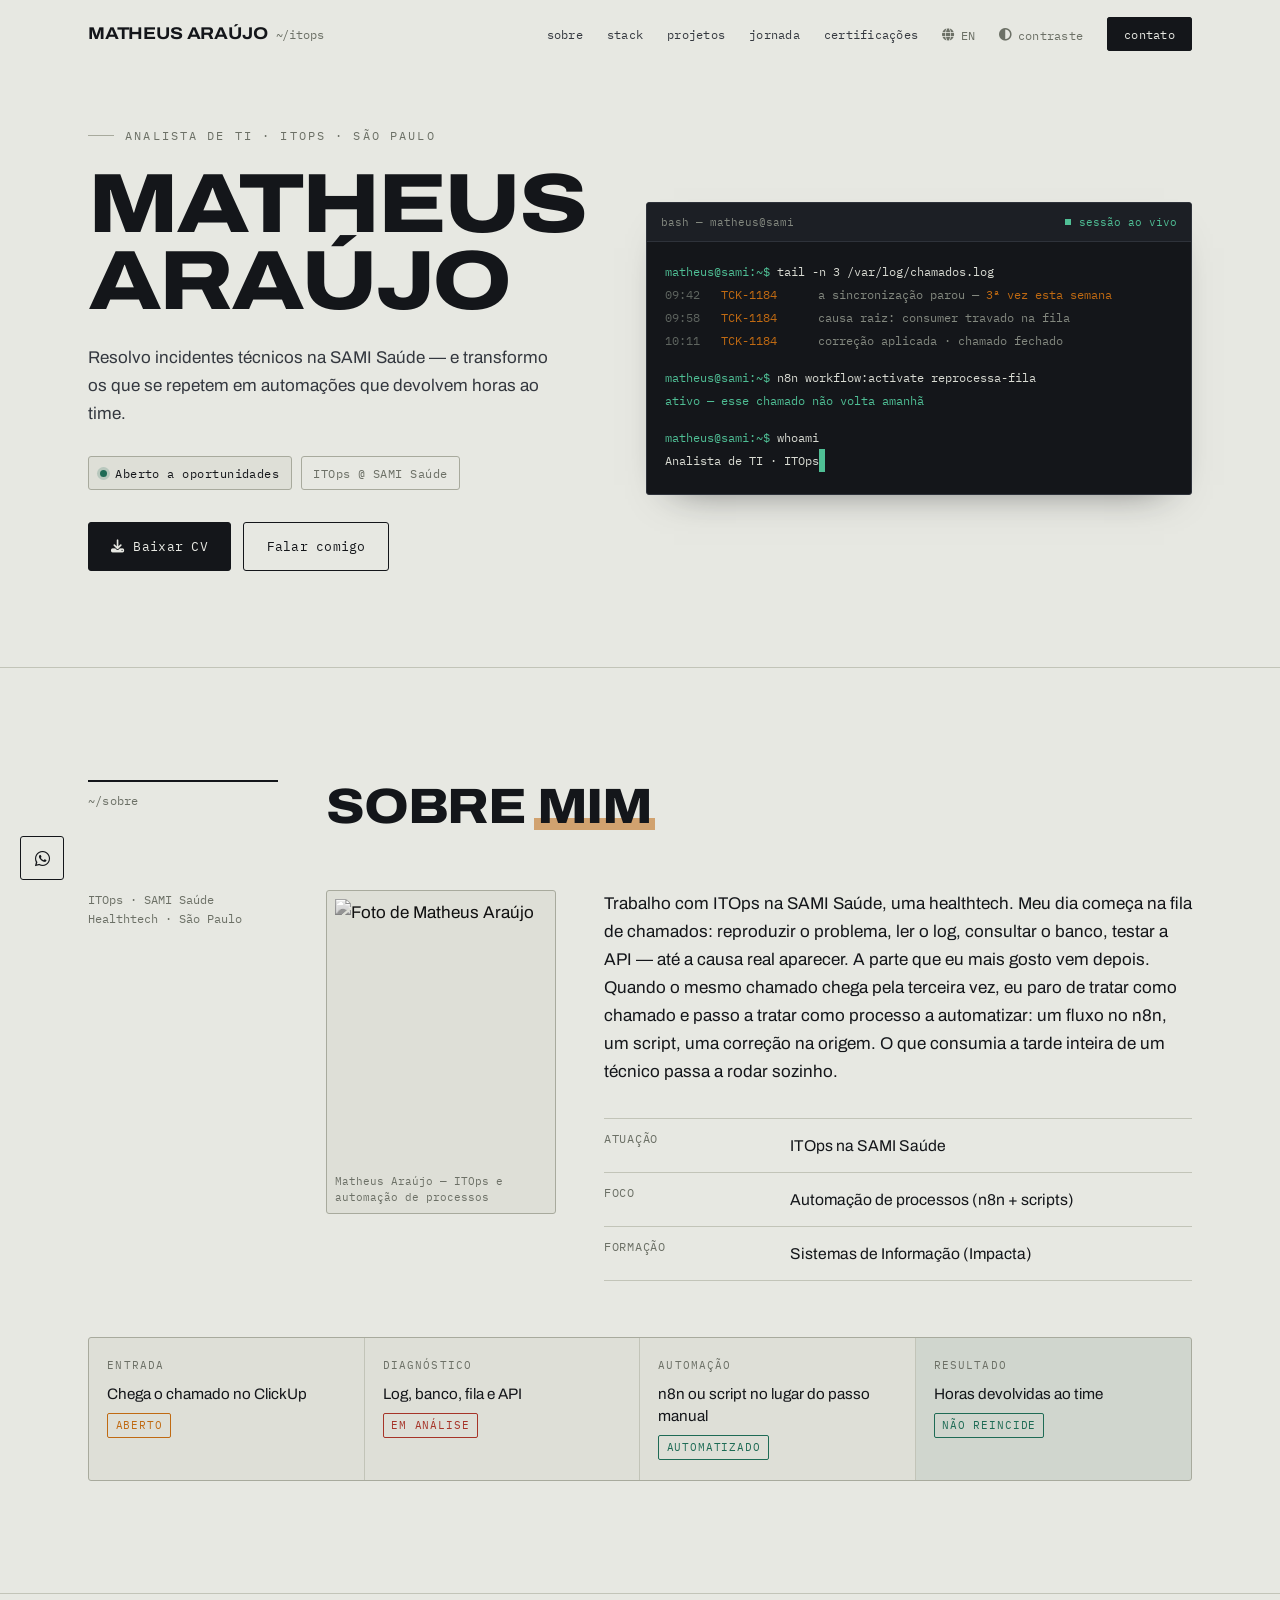
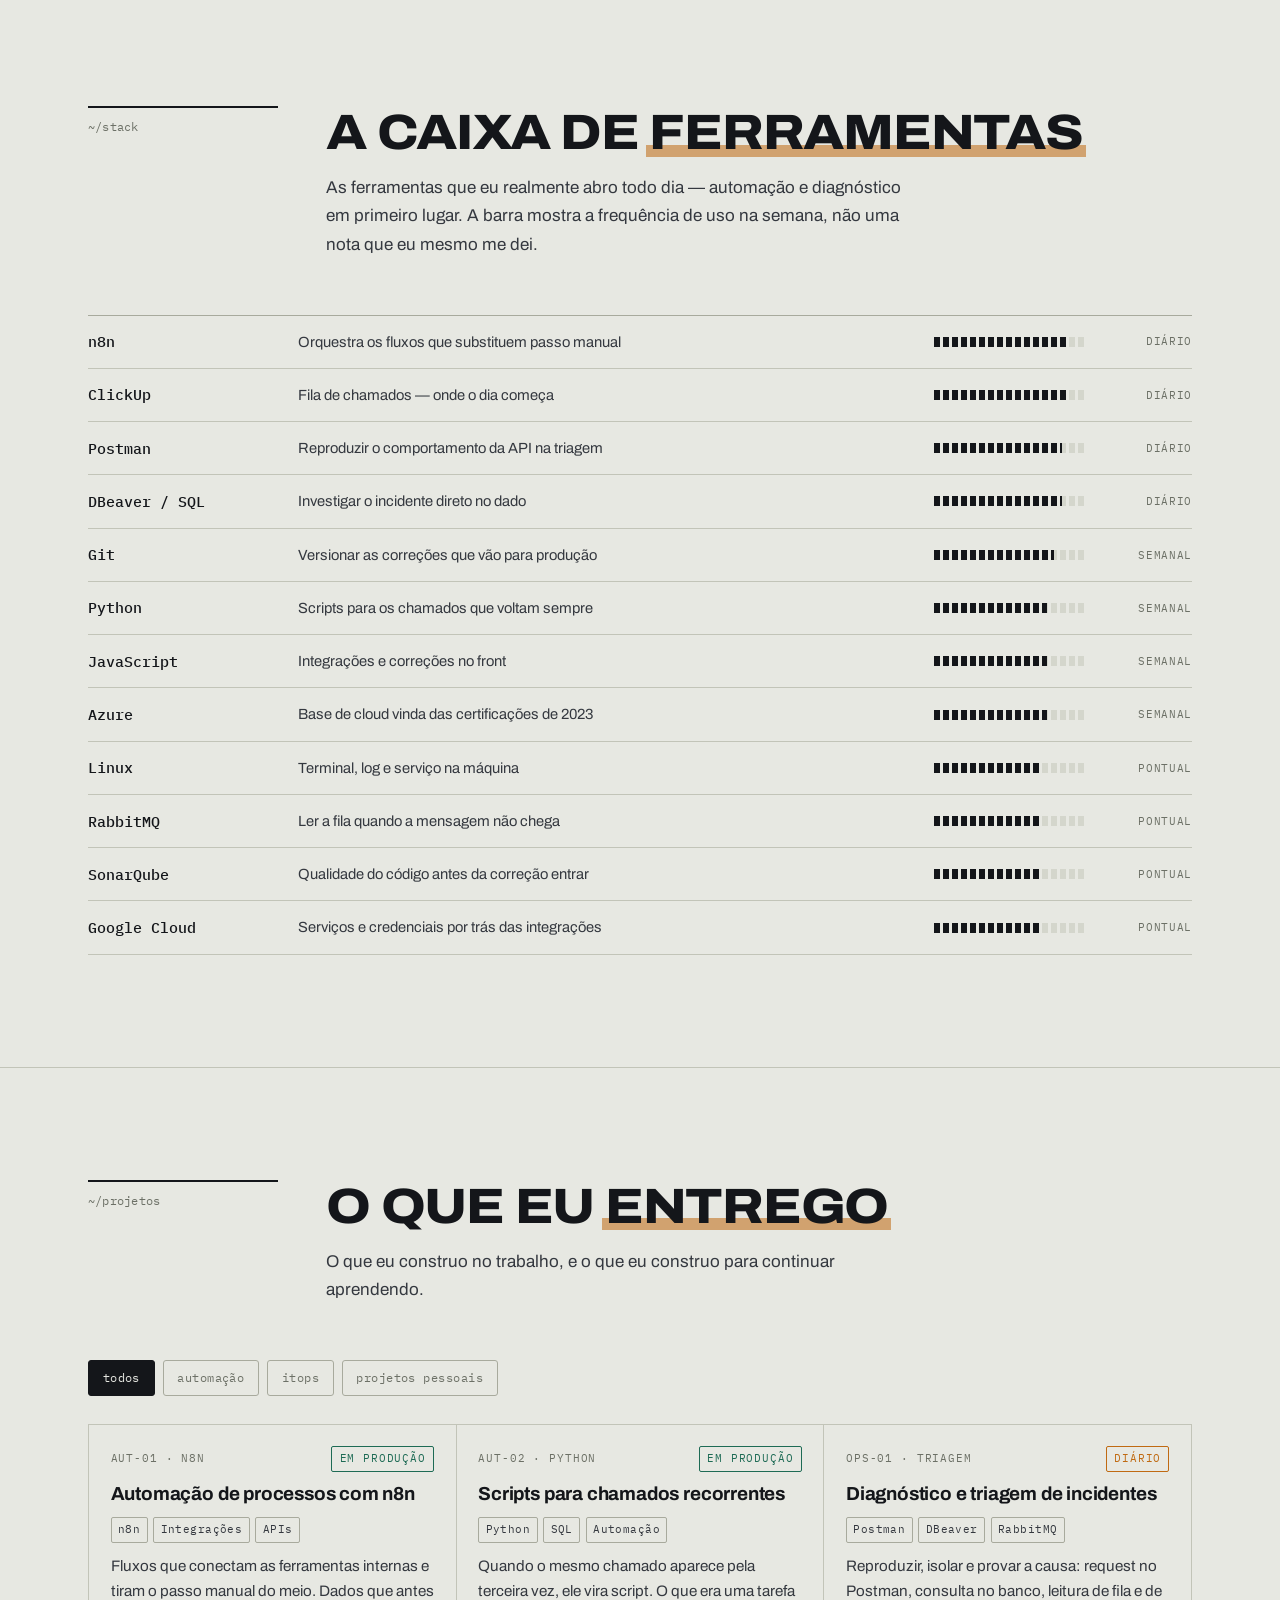
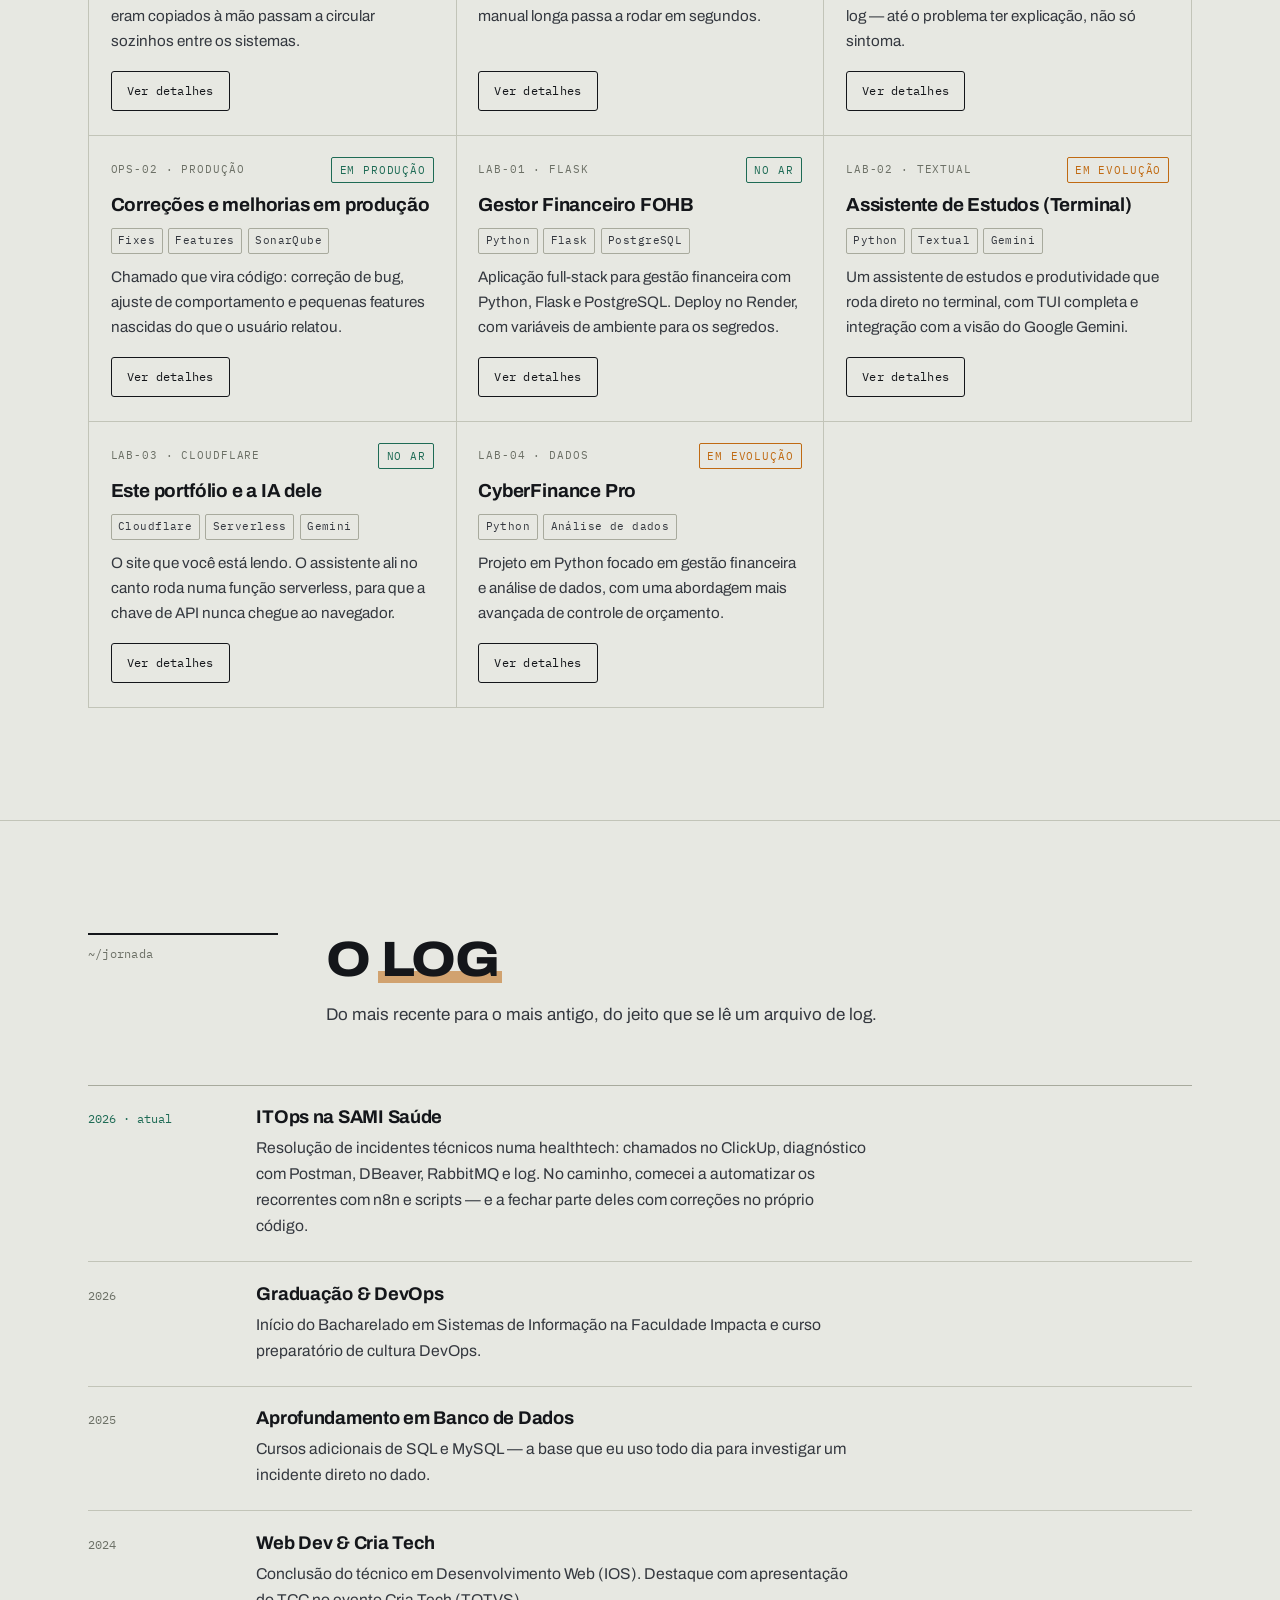
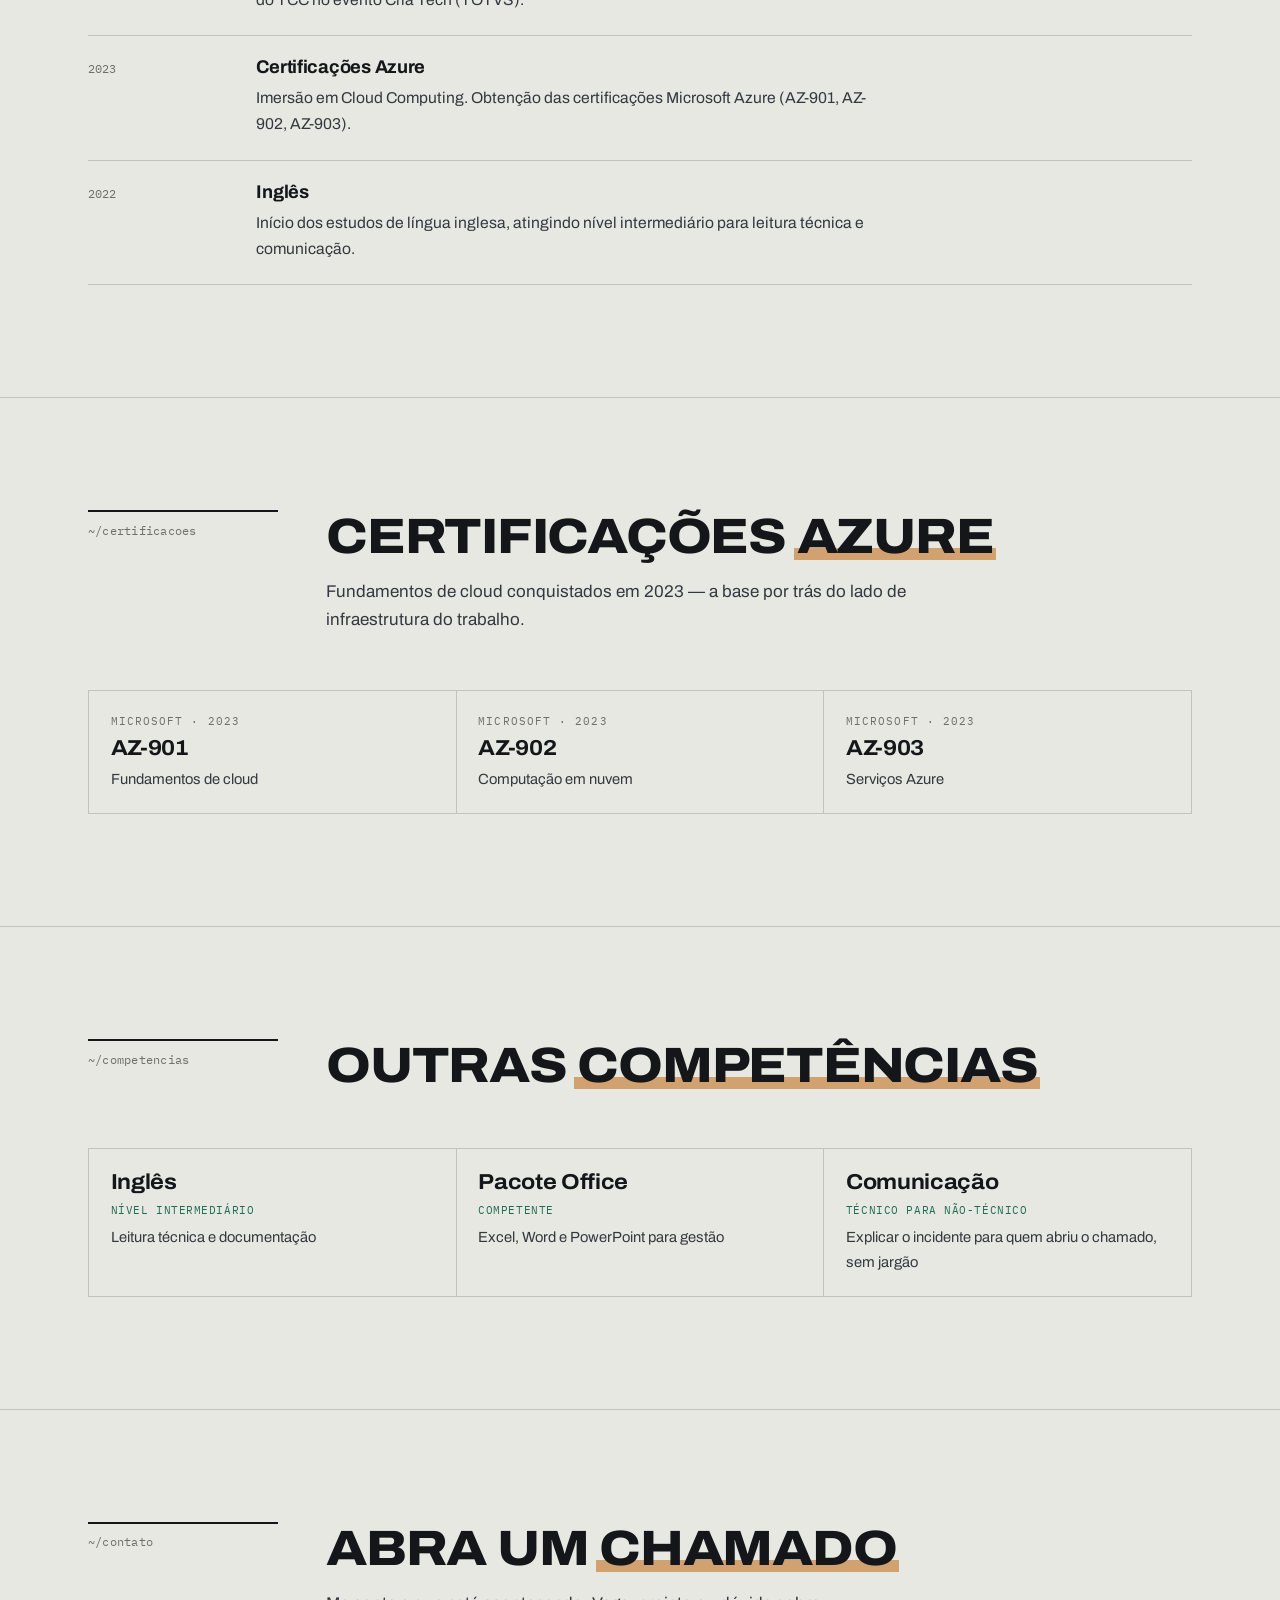
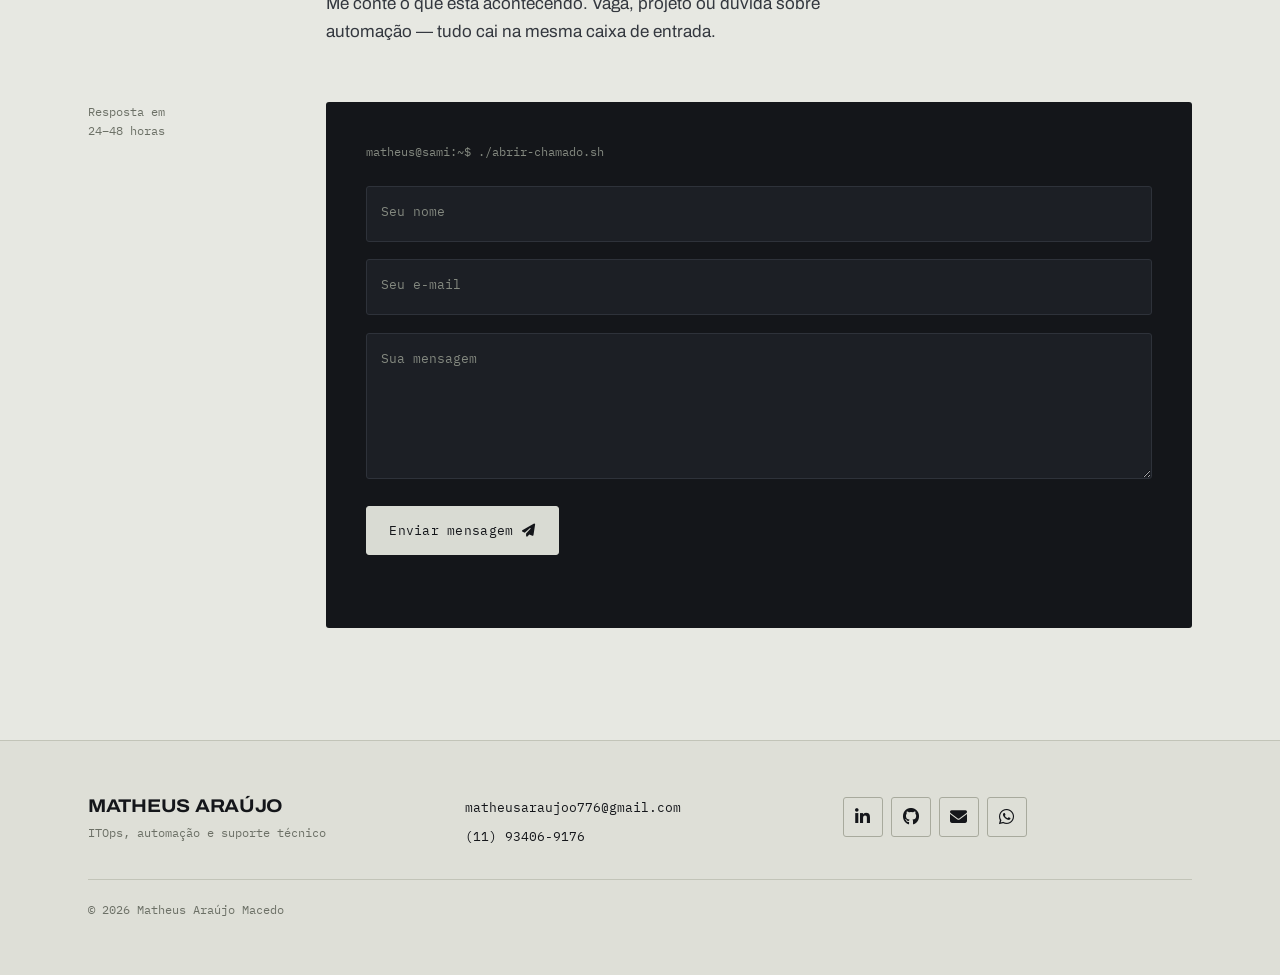
==== commit d730c16e: "feat: refatoracao do desing e seguimento do site/portfolio" ====
--- a/index.html
+++ b/index.html
@@ -4,39 +4,34 @@
 <head>
     <meta charset="UTF-8">
     <meta name="viewport" content="width=device-width, initial-scale=1.0">
-    <title>Matheus Araújo | TI & Automação</title>
+    <title>Matheus Araújo | ITOps & Automação</title>
     <meta name="description" content="Portfólio de Matheus Araújo Macedo — ITOps na SAMI Saúde. Resolução de incidentes e automação de processos com n8n, scripts, APIs e banco de dados.">
 
     <!-- Open Graph / LinkedIn / Facebook -->
     <meta property="og:type" content="website">
     <meta property="og:url" content="https://matheusaraujomacedo.pages.dev/">
-    <meta property="og:title" content="Matheus Araújo | TI, Automação & Suporte Técnico">
+    <meta property="og:title" content="Matheus Araújo | ITOps, Automação & Suporte Técnico">
     <meta property="og:description" content="Resolvo incidentes — e transformo os que se repetem em automações. n8n, scripts, APIs e banco de dados. Fale com a minha IA diretamente no site!">
     <meta property="og:image" content="https://matheusaraujomacedo.pages.dev/matheusaraujo.jpeg">
 
     <!-- Twitter -->
     <meta property="twitter:card" content="summary_large_image">
     <meta property="twitter:url" content="https://matheusaraujomacedo.pages.dev/">
-    <meta property="twitter:title" content="Matheus Araújo | TI & Automação">
+    <meta property="twitter:title" content="Matheus Araújo | ITOps & Automação">
     <meta property="twitter:description" content="Resolvo incidentes — e transformo os que se repetem em automações. n8n, scripts, APIs e banco de dados. Fale com a minha IA diretamente no site!">
     <meta property="twitter:image" content="https://matheusaraujomacedo.pages.dev/matheusaraujo.jpeg">
 
     <link rel="stylesheet" href="static/style.css">
     <link rel="icon"
-        href="data:image/svg+xml,<svg xmlns=%22http://www.w3.org/2000/svg%22 viewBox=%220 0 100 100%22><text y=%22.9em%22 font-size=%2290%22>💻</text></svg>">
+        href="data:image/svg+xml,<svg xmlns=%22http://www.w3.org/2000/svg%22 viewBox=%220 0 100 100%22><text y=%22.9em%22 font-size=%2290%22>⌘</text></svg>">
     <link rel="preconnect" href="https://fonts.googleapis.com">
     <link rel="preconnect" href="https://fonts.gstatic.com" crossorigin>
-    <link href="https://fonts.googleapis.com/css2?family=Inter:wght@300;400;500;600;700&family=Space+Grotesk:wght@400;500;600;700&display=swap" rel="stylesheet">
+    <link href="https://fonts.googleapis.com/css2?family=Archivo:wdth,wght@62..125,400..800&family=IBM+Plex+Mono:wght@400;500;600&display=swap"
+        rel="stylesheet">
     <link rel="stylesheet" href="https://cdnjs.cloudflare.com/ajax/libs/font-awesome/6.4.0/css/all.min.css">
 </head>
 
 <body>
-
-    <!-- Cursor Following Glow -->
-    <div class="cursor-glow" id="cursor-glow"></div>
-
-    <!-- Particle Background Canvas -->
-    <canvas id="particle-bg"></canvas>
 
     <a class="skip-link" href="#about" data-en="Skip to content">Pular para conteúdo</a>
 
@@ -44,139 +39,185 @@
     <header id="header">
         <nav class="container navbar">
             <div class="logo">
-                <a href="index.html">&lt;Matheus<span class="accent">.Dev</span>/&gt;</a>
+                <a href="index.html">Matheus Araújo <span class="logo-path">~/itops</span></a>
             </div>
 
             <ul class="nav-links">
-                <li><a href="#about" data-en="About">Sobre</a></li>
-                <li><a href="#stack" data-en="Stack">Stack</a></li>
-                <li><a href="#projects" data-en="Projects">Projetos</a></li>
-                <li><a href="#journey" data-en="Journey">Jornada</a></li>
-                <li><a href="#certs" data-en="Certifications">Certificações</a></li>
-                <li><a href="javascript:void(0)" onclick="toggleLanguage()" id="lang-btn"
+                <li><a href="#about" data-en="about">sobre</a></li>
+                <li><a href="#stack" data-en="stack">stack</a></li>
+                <li><a href="#projects" data-en="projects">projetos</a></li>
+                <li><a href="#journey" data-en="journey">jornada</a></li>
+                <li><a href="#certs" data-en="certifications">certificações</a></li>
+                <li><a href="javascript:void(0)" class="icon-btn" onclick="toggleLanguage()" id="lang-btn"
                         aria-label="Toggle Language"><i class="fas fa-globe"></i> EN</a></li>
-                <li><a href="javascript:void(0)" onclick="toggleContrast()" id="contrast-btn"
-                        data-en="<i class='fas fa-adjust'></i> Contrast" aria-label="Toggle Contrast"><i
-                            class="fas fa-adjust"></i> Contraste</a></li>
-                <li><a href="#contact" class="nav-btn" data-en="Contact">Contato</a></li>
+                <li><a href="javascript:void(0)" class="icon-btn" onclick="toggleContrast()" id="contrast-btn"
+                        data-en="<i class='fas fa-circle-half-stroke'></i> contrast" aria-label="Toggle Contrast"><i
+                            class="fas fa-circle-half-stroke"></i> contraste</a></li>
+                <li><a href="#contact" class="nav-btn" data-en="contact">contato</a></li>
             </ul>
 
-            <div class="menu-toggle" id="mobile-menu">
+            <div class="menu-toggle" id="mobile-menu" role="button" tabindex="0" aria-label="Menu">
                 <i class="fas fa-bars"></i>
             </div>
         </nav>
 
         <div class="mobile-nav" id="mobile-nav-list">
-            <a href="#about" onclick="toggleMenu()" data-en="About">Sobre</a>
-            <a href="#stack" onclick="toggleMenu()" data-en="Stack">Stack</a>
-            <a href="#projects" onclick="toggleMenu()" data-en="Projects">Projetos</a>
-            <a href="#journey" onclick="toggleMenu()" data-en="Journey">Jornada</a>
-            <a href="#certs" onclick="toggleMenu()" data-en="Certifications">Certificações</a>
+            <a href="#about" onclick="toggleMenu()" data-en="about">sobre</a>
+            <a href="#stack" onclick="toggleMenu()" data-en="stack">stack</a>
+            <a href="#projects" onclick="toggleMenu()" data-en="projects">projetos</a>
+            <a href="#journey" onclick="toggleMenu()" data-en="journey">jornada</a>
+            <a href="#certs" onclick="toggleMenu()" data-en="certifications">certificações</a>
             <a href="javascript:void(0)" onclick="toggleLanguage(); toggleMenu();" id="lang-btn-mobile">Inglês (EN)</a>
             <a href="javascript:void(0)" onclick="toggleContrast(); toggleMenu();" id="contrast-btn-mobile"
-                data-en="Contrast">Contraste</a>
-            <a href="#contact" onclick="toggleMenu()" data-en="Contact">Contato</a>
+                data-en="contrast">contraste</a>
+            <a href="#contact" onclick="toggleMenu()" data-en="contact">contato</a>
         </div>
     </header>
 
     <!-- Hero -->
     <section class="hero">
-        <!-- Floating Gradient Orbs -->
-        <div class="hero-orb hero-orb-1"></div>
-        <div class="hero-orb hero-orb-2"></div>
-
         <div class="container hero-content">
             <div class="hero-text">
-                <p class="hero-greeting" data-en="Hello, I'm">Olá, eu sou</p>
-                <h1>Matheus Araújo<span class="accent">.</span></h1>
-                <div class="hero-role" aria-live="polite">
-                    <span id="typewriter"></span><span class="typewriter-cursor">|</span>
-                </div>
+                <p class="hero-greeting" data-en="IT Analyst · ITOps · São Paulo">Analista de TI · ITOps · São Paulo</p>
+                <h1>Matheus Araújo</h1>
                 <p class="hero-desc"
                     data-en="I resolve technical incidents at SAMI Saúde — and turn the recurring ones into automations that give hours back to the team.">
-                    Resolvo incidentes técnicos na SAMI Saúde — e transformo os que se repetem em automações que devolvem horas ao time.</p>
+                    Resolvo incidentes técnicos na SAMI Saúde — e transformo os que se repetem em automações que
+                    devolvem horas ao time.</p>
                 <div class="hero-badges">
-                    <span class="badge" data-en="Open to opportunities">Aberto a oportunidades</span>
+                    <span class="badge badge-live" data-en="Open to opportunities">Aberto a oportunidades</span>
                     <span class="badge badge-outline" data-en="ITOps @ SAMI Saúde">ITOps @ SAMI Saúde</span>
                 </div>
                 <div class="hero-actions">
-                    <a href="Curriculo_Matheus_Araujo_Macedo.pdf" target="_blank" class="btn btn-primary magnetic-btn"
+                    <a href="Curriculo_Matheus_Araujo_Macedo.pdf" target="_blank" class="btn btn-primary"
                         data-en="<i class='fas fa-download'></i> Download CV">
                         <i class="fas fa-download"></i> Baixar CV
                     </a>
-                    <a href="#contact" class="btn btn-secondary magnetic-btn" data-en="Contact Me">Falar Comigo</a>
-                </div>
-            </div>
-            <div class="hero-image-wrapper">
-                <div class="hero-image">
-                    <img src="matheusaraujo.jpeg" alt="Foto de Matheus Araújo" loading="eager">
+                    <a href="#contact" class="btn btn-secondary" data-en="Contact me">Falar comigo</a>
+                </div>
+            </div>
+
+            <div class="hero-terminal">
+                <div class="term-bar">
+                    <span>bash — matheus@sami</span>
+                    <span class="term-status" data-en="live session">sessão ao vivo</span>
+                </div>
+                <div class="term-body">
+                    <span class="term-line term-cmd">tail -n 3 /var/log/chamados.log</span>
+                    <span class="term-log">
+                        <span class="term-time">09:42</span>
+                        <span class="term-tkt">TCK-1184</span>
+                        <span class="term-out"
+                            data-en="sync stopped — <span class='term-warn'>3rd time this week</span>">a
+                            sincronização parou — <span class="term-warn">3ª vez esta semana</span></span>
+                    </span>
+                    <span class="term-log">
+                        <span class="term-time">09:58</span>
+                        <span class="term-tkt">TCK-1184</span>
+                        <span class="term-out" data-en="root cause: consumer stuck on the queue">causa raiz: consumer
+                            travado na fila</span>
+                    </span>
+                    <span class="term-log">
+                        <span class="term-time">10:11</span>
+                        <span class="term-tkt">TCK-1184</span>
+                        <span class="term-out" data-en="fix applied · ticket closed">correção aplicada · chamado
+                            fechado</span>
+                    </span>
+
+                    <span class="term-gap"></span>
+
+                    <span class="term-line term-cmd">n8n workflow:activate reprocessa-fila</span>
+                    <span class="term-line term-ok" data-en="active — this ticket does not come back tomorrow">ativo —
+                        esse chamado não volta amanhã</span>
+
+                    <span class="term-gap"></span>
+
+                    <span class="term-line term-cmd">whoami</span>
+                    <span class="hero-role" aria-live="polite">
+                        <span id="typewriter"></span><span class="typewriter-cursor" aria-hidden="true">|</span>
+                    </span>
                 </div>
             </div>
         </div>
     </section>
 
-    <!-- About -->
+    <!-- Sobre -->
     <section id="about">
         <div class="container">
-            <h2 class="section-title" data-en="About <span class='accent'>Me</span>">Sobre <span
-                    class="accent">Mim</span></h2>
-            <div class="about-grid">
-                <div class="about-text reveal">
-                    <p
-                        data-en="I work in ITOps at SAMI Saúde, a healthtech. My day starts in the ticket queue: reproduce the problem, read the logs, query the database, test the API — until the real cause shows up. The part I like most comes next. When the same ticket arrives for the third time, I stop treating it as a ticket and start treating it as a process to automate: an n8n workflow, a script, a fix at the source. What used to take a technician's whole afternoon starts running on its own.">
-                        Trabalho com ITOps na SAMI Saúde, uma healthtech. Meu dia começa na fila de chamados:
-                        reproduzir o problema, ler o log, consultar o banco, testar a API — até a causa real aparecer.
-                        A parte que eu mais gosto vem depois. Quando o mesmo chamado chega pela terceira vez, eu paro
-                        de tratar como chamado e passo a tratar como processo a automatizar: um fluxo no n8n, um
-                        script, uma correção na origem. O que consumia a tarde inteira de um técnico passa a rodar
-                        sozinho.</p>
-                </div>
-                <div class="about-highlights">
-                    <div class="highlight-item reveal">
-                        <i class="fas fa-headset"></i>
-                        <div>
-                            <h4 data-en="Current role">Atuação</h4>
-                            <p data-en="ITOps at SAMI Saúde">ITOps na SAMI Saúde</p>
+            <div class="section-head">
+                <span class="rail-tag" data-en="~/about">~/sobre</span>
+                <div>
+                    <h2 class="section-title" data-en="About <span class='accent'>me</span>">Sobre <span
+                            class="accent">mim</span></h2>
+                </div>
+            </div>
+
+            <div class="section-body">
+                <span class="rail-note" data-en="ITOps · SAMI Saúde<br>Healthtech · São Paulo">ITOps · SAMI
+                    Saúde<br>Healthtech · São Paulo</span>
+
+                <div class="about-grid">
+                    <figure class="about-photo reveal">
+                        <img src="matheusaraujo.jpeg" alt="Foto de Matheus Araújo" loading="lazy" width="480"
+                            height="600">
+                        <figcaption data-en="Matheus Araújo — ITOps and process automation">Matheus Araújo — ITOps e
+                            automação de processos</figcaption>
+                    </figure>
+
+                    <div>
+                        <div class="about-text reveal">
+                            <p
+                                data-en="I work in ITOps at SAMI Saúde, a healthtech. My day starts in the ticket queue: reproduce the problem, read the logs, query the database, test the API — until the real cause shows up. The part I like most comes next. When the same ticket arrives for the third time, I stop treating it as a ticket and start treating it as a process to automate: an n8n workflow, a script, a fix at the source. What used to take a technician's whole afternoon starts running on its own.">
+                                Trabalho com ITOps na SAMI Saúde, uma healthtech. Meu dia começa na fila de chamados:
+                                reproduzir o problema, ler o log, consultar o banco, testar a API — até a causa real
+                                aparecer. A parte que eu mais gosto vem depois. Quando o mesmo chamado chega pela
+                                terceira vez, eu paro de tratar como chamado e passo a tratar como processo a
+                                automatizar: um fluxo no n8n, um script, uma correção na origem. O que consumia a tarde
+                                inteira de um técnico passa a rodar sozinho.</p>
                         </div>
-                    </div>
-                    <div class="highlight-item reveal">
-                        <i class="fas fa-diagram-project"></i>
-                        <div>
-                            <h4 data-en="Focus">Foco</h4>
-                            <p data-en="Process automation (n8n + scripts)">Automação de processos (n8n + scripts)</p>
+
+                        <div class="about-highlights">
+                            <div class="highlight-item reveal">
+                                <h4 data-en="Current role">Atuação</h4>
+                                <p data-en="ITOps at SAMI Saúde">ITOps na SAMI Saúde</p>
+                            </div>
+                            <div class="highlight-item reveal">
+                                <h4 data-en="Focus">Foco</h4>
+                                <p data-en="Process automation (n8n + scripts)">Automação de processos (n8n + scripts)
+                                </p>
+                            </div>
+                            <div class="highlight-item reveal">
+                                <h4 data-en="Education">Formação</h4>
+                                <p data-en="Information Systems (Impacta)">Sistemas de Informação (Impacta)</p>
+                            </div>
                         </div>
                     </div>
-                    <div class="highlight-item reveal">
-                        <i class="fas fa-graduation-cap"></i>
-                        <div>
-                            <h4 data-en="Education">Formação</h4>
-                            <p data-en="Information Systems (Impacta)">Sistemas de Informação (Impacta)</p>
-                        </div>
-                    </div>
-                </div>
-            </div>
-
-            <!-- Signature element: the real loop from ticket to automation -->
+                </div>
+            </div>
+
+            <!-- Elemento-assinatura: o caminho real do chamado até a automação -->
             <div class="process-strip reveal" role="img"
-                aria-label="Fluxo de trabalho: chega o chamado no ClickUp, diagnóstico técnico, automação do que se repete, horas devolvidas ao time">
+                aria-label="Fluxo de trabalho: chega o chamado no ClickUp, diagnóstico técnico, automação do que se repete, o chamado deixa de reincidir">
                 <div class="process-step">
-                    <div class="process-icon" aria-hidden="true"><i class="fas fa-inbox"></i></div>
-                    <span data-en="Ticket arrives<br>(ClickUp)">Chega o chamado<br>(ClickUp)</span>
-                </div>
-                <i class="fas fa-arrow-right process-arrow" aria-hidden="true"></i>
+                    <span class="process-stage" data-en="entry">entrada</span>
+                    <span data-en="The ticket arrives in ClickUp">Chega o chamado no ClickUp</span>
+                    <span class="state state-open" data-en="open">aberto</span>
+                </div>
                 <div class="process-step">
-                    <div class="process-icon" aria-hidden="true"><i class="fas fa-magnifying-glass-chart"></i></div>
-                    <span data-en="Diagnosis<br>(logs, DB, API)">Diagnóstico<br>(log, banco, API)</span>
-                </div>
-                <i class="fas fa-arrow-right process-arrow" aria-hidden="true"></i>
-                <div class="process-step process-step-ai">
-                    <div class="process-icon" aria-hidden="true"><i class="fas fa-bolt"></i></div>
-                    <span data-en="I automate the repeat<br>(n8n / script)">Automatizo o que repete<br>(n8n / script)</span>
-                </div>
-                <i class="fas fa-arrow-right process-arrow" aria-hidden="true"></i>
+                    <span class="process-stage" data-en="diagnosis">diagnóstico</span>
+                    <span data-en="Logs, database, queue and API">Log, banco, fila e API</span>
+                    <span class="state state-crit" data-en="under analysis">em análise</span>
+                </div>
+                <div class="process-step">
+                    <span class="process-stage" data-en="automation">automação</span>
+                    <span data-en="n8n or a script replaces the manual step">n8n ou script no lugar do passo
+                        manual</span>
+                    <span class="state state-ok" data-en="automated">automatizado</span>
+                </div>
                 <div class="process-step process-step-done">
-                    <div class="process-icon" aria-hidden="true"><i class="fas fa-clock-rotate-left"></i></div>
-                    <span data-en="Hours back<br>to the team">Horas devolvidas<br>ao time</span>
+                    <span class="process-stage" data-en="result">resultado</span>
+                    <span data-en="Hours back to the team">Horas devolvidas ao time</span>
+                    <span class="state state-ok" data-en="no repeat">não reincide</span>
                 </div>
             </div>
         </div>
@@ -185,333 +226,382 @@
     <!-- Stack -->
     <section id="stack">
         <div class="container">
-            <h2 class="section-title" data-en="My <span class='accent'>Stack</span>">Minha <span
-                    class="accent">Stack</span></h2>
-            <p class="section-subtitle" data-en="The tools I actually open every day — automation and diagnosis first.">
-                As ferramentas que eu realmente abro todo dia — automação e diagnóstico em primeiro lugar.</p>
+            <div class="section-head">
+                <span class="rail-tag" data-en="~/stack">~/stack</span>
+                <div>
+                    <h2 class="section-title" data-en="The <span class='accent'>toolbox</span>">A caixa de <span
+                            class="accent">ferramentas</span></h2>
+                    <p class="section-subtitle"
+                        data-en="The tools I actually open every day — automation and diagnosis first. The bar shows how often each one shows up in the week, not a self-assigned score.">
+                        As ferramentas que eu realmente abro todo dia — automação e diagnóstico em primeiro lugar. A
+                        barra mostra a frequência de uso na semana, não uma nota que eu mesmo me dei.</p>
+                </div>
+            </div>
+
             <div class="stack-grid">
-                <div class="stack-card gsap-reveal" data-level="90">
-                    <i class="fas fa-diagram-project" style="color: #ea4b71;"></i>
-                    <span>n8n</span>
-                    <div class="stack-progress" aria-hidden="true"><div class="stack-progress-bar"></div></div>
-                </div>
-                <div class="stack-card gsap-reveal" data-level="90">
-                    <i class="fas fa-list-check" style="color: #7b68ee;"></i>
-                    <span>ClickUp</span>
-                    <div class="stack-progress" aria-hidden="true"><div class="stack-progress-bar"></div></div>
-                </div>
-                <div class="stack-card gsap-reveal" data-level="85">
-                    <i class="fas fa-satellite-dish" style="color: #ff6c37;"></i>
-                    <span>Postman</span>
-                    <div class="stack-progress" aria-hidden="true"><div class="stack-progress-bar"></div></div>
-                </div>
-                <div class="stack-card gsap-reveal" data-level="85">
-                    <i class="fas fa-database" style="color: #00758f;"></i>
-                    <span>DBeaver / SQL</span>
-                    <div class="stack-progress" aria-hidden="true"><div class="stack-progress-bar"></div></div>
-                </div>
-                <div class="stack-card gsap-reveal" data-level="70">
-                    <i class="fas fa-inbox" style="color: #ff6600;"></i>
-                    <span>RabbitMQ</span>
-                    <div class="stack-progress" aria-hidden="true"><div class="stack-progress-bar"></div></div>
-                </div>
-                <div class="stack-card gsap-reveal" data-level="70">
-                    <i class="fas fa-shield-halved" style="color: #4e9bcd;"></i>
-                    <span>SonarQube</span>
-                    <div class="stack-progress" aria-hidden="true"><div class="stack-progress-bar"></div></div>
-                </div>
-                <div class="stack-card gsap-reveal" data-level="70">
-                    <i class="fab fa-google" style="color: #4285f4;"></i>
-                    <span>Google Cloud</span>
-                    <div class="stack-progress" aria-hidden="true"><div class="stack-progress-bar"></div></div>
-                </div>
-                <div class="stack-card gsap-reveal" data-level="75">
-                    <i class="fab fa-python" style="color: #3776ab;"></i>
-                    <span>Python</span>
-                    <div class="stack-progress" aria-hidden="true"><div class="stack-progress-bar"></div></div>
-                </div>
-                <div class="stack-card gsap-reveal" data-level="75">
-                    <i class="fab fa-js" style="color: #f7df1e;"></i>
-                    <span>JavaScript</span>
-                    <div class="stack-progress" aria-hidden="true"><div class="stack-progress-bar"></div></div>
-                </div>
-                <div class="stack-card gsap-reveal" data-level="80">
-                    <i class="fab fa-git-alt" style="color: #f05032;"></i>
-                    <span>Git</span>
-                    <div class="stack-progress" aria-hidden="true"><div class="stack-progress-bar"></div></div>
-                </div>
-                <div class="stack-card gsap-reveal" data-level="70">
-                    <i class="fab fa-linux" style="color: #e8ecf4;"></i>
-                    <span>Linux</span>
-                    <div class="stack-progress" aria-hidden="true"><div class="stack-progress-bar"></div></div>
-                </div>
-                <div class="stack-card gsap-reveal" data-level="75">
-                    <i class="fab fa-microsoft" style="color: #0078d4;"></i>
-                    <span>Azure</span>
-                    <div class="stack-progress" aria-hidden="true"><div class="stack-progress-bar"></div></div>
+                <div class="stack-card gsap-reveal" data-level="90" style="--level: 90%">
+                    <span class="stack-name">n8n</span>
+                    <span class="stack-note" data-en="Orchestrates the workflows that replace manual steps">Orquestra os
+                        fluxos que substituem passo manual</span>
+                    <div class="stack-progress" aria-hidden="true">
+                        <div class="stack-progress-bar"></div>
+                    </div>
+                    <span class="stack-freq" data-en="daily">diário</span>
+                </div>
+                <div class="stack-card gsap-reveal" data-level="90" style="--level: 90%">
+                    <span class="stack-name">ClickUp</span>
+                    <span class="stack-note" data-en="Ticket queue — where the day starts">Fila de chamados — onde o dia
+                        começa</span>
+                    <div class="stack-progress" aria-hidden="true">
+                        <div class="stack-progress-bar"></div>
+                    </div>
+                    <span class="stack-freq" data-en="daily">diário</span>
+                </div>
+                <div class="stack-card gsap-reveal" data-level="85" style="--level: 85%">
+                    <span class="stack-name">Postman</span>
+                    <span class="stack-note" data-en="Reproducing API behaviour during triage">Reproduzir o
+                        comportamento da API na triagem</span>
+                    <div class="stack-progress" aria-hidden="true">
+                        <div class="stack-progress-bar"></div>
+                    </div>
+                    <span class="stack-freq" data-en="daily">diário</span>
+                </div>
+                <div class="stack-card gsap-reveal" data-level="85" style="--level: 85%">
+                    <span class="stack-name">DBeaver / SQL</span>
+                    <span class="stack-note" data-en="Investigating the incident straight from the data">Investigar o
+                        incidente direto no dado</span>
+                    <div class="stack-progress" aria-hidden="true">
+                        <div class="stack-progress-bar"></div>
+                    </div>
+                    <span class="stack-freq" data-en="daily">diário</span>
+                </div>
+                <div class="stack-card gsap-reveal" data-level="80" style="--level: 80%">
+                    <span class="stack-name">Git</span>
+                    <span class="stack-note" data-en="Versioning the fixes that go to production">Versionar as correções
+                        que vão para produção</span>
+                    <div class="stack-progress" aria-hidden="true">
+                        <div class="stack-progress-bar"></div>
+                    </div>
+                    <span class="stack-freq" data-en="weekly">semanal</span>
+                </div>
+                <div class="stack-card gsap-reveal" data-level="75" style="--level: 75%">
+                    <span class="stack-name">Python</span>
+                    <span class="stack-note" data-en="Scripts for the tickets that keep coming back">Scripts para os
+                        chamados que voltam sempre</span>
+                    <div class="stack-progress" aria-hidden="true">
+                        <div class="stack-progress-bar"></div>
+                    </div>
+                    <span class="stack-freq" data-en="weekly">semanal</span>
+                </div>
+                <div class="stack-card gsap-reveal" data-level="75" style="--level: 75%">
+                    <span class="stack-name">JavaScript</span>
+                    <span class="stack-note" data-en="Integrations and front-end fixes">Integrações e correções no
+                        front</span>
+                    <div class="stack-progress" aria-hidden="true">
+                        <div class="stack-progress-bar"></div>
+                    </div>
+                    <span class="stack-freq" data-en="weekly">semanal</span>
+                </div>
+                <div class="stack-card gsap-reveal" data-level="75" style="--level: 75%">
+                    <span class="stack-name">Azure</span>
+                    <span class="stack-note" data-en="Cloud groundwork from the 2023 certifications">Base de cloud vinda
+                        das certificações de 2023</span>
+                    <div class="stack-progress" aria-hidden="true">
+                        <div class="stack-progress-bar"></div>
+                    </div>
+                    <span class="stack-freq" data-en="weekly">semanal</span>
+                </div>
+                <div class="stack-card gsap-reveal" data-level="70" style="--level: 70%">
+                    <span class="stack-name">Linux</span>
+                    <span class="stack-note" data-en="Terminal, logs and services on the machine">Terminal, log e
+                        serviço na máquina</span>
+                    <div class="stack-progress" aria-hidden="true">
+                        <div class="stack-progress-bar"></div>
+                    </div>
+                    <span class="stack-freq" data-en="occasional">pontual</span>
+                </div>
+                <div class="stack-card gsap-reveal" data-level="70" style="--level: 70%">
+                    <span class="stack-name">RabbitMQ</span>
+                    <span class="stack-note" data-en="Reading the queue when a message never arrives">Ler a fila quando
+                        a mensagem não chega</span>
+                    <div class="stack-progress" aria-hidden="true">
+                        <div class="stack-progress-bar"></div>
+                    </div>
+                    <span class="stack-freq" data-en="occasional">pontual</span>
+                </div>
+                <div class="stack-card gsap-reveal" data-level="70" style="--level: 70%">
+                    <span class="stack-name">SonarQube</span>
+                    <span class="stack-note" data-en="Code quality before the fix is merged">Qualidade do código antes
+                        da correção entrar</span>
+                    <div class="stack-progress" aria-hidden="true">
+                        <div class="stack-progress-bar"></div>
+                    </div>
+                    <span class="stack-freq" data-en="occasional">pontual</span>
+                </div>
+                <div class="stack-card gsap-reveal" data-level="70" style="--level: 70%">
+                    <span class="stack-name">Google Cloud</span>
+                    <span class="stack-note" data-en="Services and credentials behind the integrations">Serviços e
+                        credenciais por trás das integrações</span>
+                    <div class="stack-progress" aria-hidden="true">
+                        <div class="stack-progress-bar"></div>
+                    </div>
+                    <span class="stack-freq" data-en="occasional">pontual</span>
                 </div>
             </div>
         </div>
     </section>
 
-    <!-- Projects -->
+    <!-- Projetos -->
     <section id="projects">
         <div class="container">
-            <h2 class="section-title" data-en="My <span class='accent'>Projects</span>">Meus <span
-                    class="accent">Projetos</span></h2>
-
-            <p class="section-subtitle"
-                data-en="What I build at work, and what I build to keep learning.">
-                O que eu construo no trabalho, e o que eu construo para continuar aprendendo.</p>
+            <div class="section-head">
+                <span class="rail-tag" data-en="~/projects">~/projetos</span>
+                <div>
+                    <h2 class="section-title" data-en="What I <span class='accent'>ship</span>">O que eu <span
+                            class="accent">entrego</span></h2>
+                    <p class="section-subtitle" data-en="What I build at work, and what I build to keep learning.">O que
+                        eu construo no trabalho, e o que eu construo para continuar aprendendo.</p>
+                </div>
+            </div>
 
             <div class="project-filters reveal">
-                <button class="filter-btn active" data-filter="all" data-en="All">Todos</button>
-                <button class="filter-btn" data-filter="automacao" data-en="Automation">Automação</button>
-                <button class="filter-btn" data-filter="itops" data-en="ITOps">ITOps</button>
-                <button class="filter-btn" data-filter="pessoal" data-en="Side projects">Projetos pessoais</button>
+                <button class="filter-btn active" data-filter="all" data-en="all">todos</button>
+                <button class="filter-btn" data-filter="automacao" data-en="automation">automação</button>
+                <button class="filter-btn" data-filter="itops" data-en="itops">itops</button>
+                <button class="filter-btn" data-filter="pessoal" data-en="side projects">projetos pessoais</button>
             </div>
 
             <div class="projects-grid">
 
-                <div class="project-card reveal tilt-card" data-category="automacao">
-                    <div class="card-shine"></div>
-                    <div class="project-visual">
-                        <i class="fas fa-diagram-project"></i>
-                    </div>
-                    <div class="project-body">
-                        <h3 data-en="Process automation with n8n">Automação de processos com n8n</h3>
-                        <div class="tags">
-                            <span class="tag">n8n</span>
-                            <span class="tag" data-en="Integrations">Integrações</span>
-                            <span class="tag">APIs</span>
-                        </div>
-                        <p
-                            data-en="Workflows that connect the team's internal tools and take the manual step out of the middle. Data that used to be copied by hand now moves between systems on its own.">
-                            Fluxos que conectam as ferramentas internas e tiram o passo manual do meio. Dados que antes
-                            eram copiados à mão passam a circular sozinhos entre os sistemas.</p>
-                        <button class="btn btn-sm magnetic-btn" onclick="openModal(this)"
-                            data-title="Automação de processos com n8n"
-                            data-desc="Construo workflows no n8n para ligar as ferramentas que o time usa todo dia. Cada fluxo substitui uma sequência de passos manuais — ler o dado, transformar, entregar no sistema seguinte — por uma execução automática e rastreável. O ganho aparece duas vezes: some o trabalho repetitivo e some também o erro de digitação que vinha junto com ele."
-                            data-en-title="Process automation with n8n"
-                            data-en-desc="I build n8n workflows that connect the tools the team uses every day. Each flow replaces a sequence of manual steps — read the data, transform it, deliver it to the next system — with an automatic, traceable run. The gain shows up twice: the repetitive work disappears, and so does the typo that used to come with it.">
-                            <span data-en="View Details">Ver Detalhes</span>
-                        </button>
-                    </div>
-                </div>
-
-                <div class="project-card reveal tilt-card" data-category="automacao">
-                    <div class="card-shine"></div>
-                    <div class="project-visual">
-                        <i class="fas fa-bolt"></i>
-                    </div>
-                    <div class="project-body">
-                        <h3 data-en="Scripts for recurring tickets">Scripts para chamados recorrentes</h3>
-                        <div class="tags">
-                            <span class="tag">Python</span>
-                            <span class="tag">SQL</span>
-                            <span class="tag" data-en="Automation">Automação</span>
-                        </div>
-                        <p
-                            data-en="When the same ticket shows up for the third time, it becomes a script. What used to be a long manual task now runs in seconds.">
-                            Quando o mesmo chamado aparece pela terceira vez, ele vira script. O que era uma tarefa
-                            manual longa passa a rodar em segundos.</p>
-                        <button class="btn btn-sm magnetic-btn" onclick="openModal(this)"
-                            data-title="Scripts para chamados recorrentes"
-                            data-desc="Identifico os chamados que mais consomem tempo do time, mapeio o passo a passo da resolução manual e transformo isso em script. A velocidade é o ganho óbvio; o que importa tanto quanto é a padronização — a resolução para de depender de quem pegou o chamado e passa a sair igual toda vez."
-                            data-en-title="Scripts for recurring tickets"
-                            data-en-desc="I find the tickets that eat the most of the team's time, map the manual resolution step by step, and turn it into a script. Speed is the obvious win; what matters just as much is consistency — the fix stops depending on who picked up the ticket and comes out the same every time.">
-                            <span data-en="View Details">Ver Detalhes</span>
-                        </button>
-                    </div>
-                </div>
-
-                <div class="project-card reveal tilt-card" data-category="itops">
-                    <div class="card-shine"></div>
-                    <div class="project-visual">
-                        <i class="fas fa-magnifying-glass-chart"></i>
-                    </div>
-                    <div class="project-body">
-                        <h3 data-en="Incident diagnosis and triage">Diagnóstico e triagem de incidentes</h3>
-                        <div class="tags">
-                            <span class="tag">Postman</span>
-                            <span class="tag">DBeaver</span>
-                            <span class="tag">RabbitMQ</span>
-                        </div>
-                        <p
-                            data-en="Reproduce, isolate and prove the cause: a request in Postman, a query in the database, a look at the queue and the logs — until the problem has an explanation, not just a symptom.">
-                            Reproduzir, isolar e provar a causa: request no Postman, consulta no banco, leitura de fila
-                            e de log — até o problema ter explicação, não só sintoma.</p>
-                        <button class="btn btn-sm magnetic-btn" onclick="openModal(this)"
-                            data-title="Diagnóstico e triagem de incidentes"
-                            data-desc="Rotina de investigação técnica em ambiente real: valido o comportamento da API pelo Postman, consulto o banco pelo DBeaver, acompanho as mensagens em fila no RabbitMQ e cruzo tudo com o log. O critério de pronto é sempre causa raiz — contorno resolve o chamado de hoje e devolve o mesmo chamado na semana seguinte."
-                            data-en-title="Incident diagnosis and triage"
-                            data-en-desc="Technical investigation in a real environment: I check API behaviour in Postman, query the database in DBeaver, follow queued messages in RabbitMQ, and cross-reference all of it with the logs. The definition of done is always root cause — a workaround closes today's ticket and hands you the same ticket again next week.">
-                            <span data-en="View Details">Ver Detalhes</span>
-                        </button>
-                    </div>
-                </div>
-
-                <div class="project-card reveal tilt-card" data-category="itops">
-                    <div class="card-shine"></div>
-                    <div class="project-visual">
-                        <i class="fas fa-code-branch"></i>
-                    </div>
-                    <div class="project-body">
-                        <h3 data-en="Fixes and improvements in production">Correções e melhorias em produção</h3>
-                        <div class="tags">
-                            <span class="tag">Fixes</span>
-                            <span class="tag">Features</span>
-                            <span class="tag">SonarQube</span>
-                        </div>
-                        <p
-                            data-en="Tickets that turn into code: bug fixes, behaviour adjustments and small features born from what the user actually reported.">
-                            Chamado que vira código: correção de bug, ajuste de comportamento e pequenas features
-                            nascidas do que o usuário relatou.</p>
-                        <button class="btn btn-sm magnetic-btn" onclick="openModal(this)"
-                            data-title="Correções e melhorias em produção"
-                            data-desc="Parte dos chamados termina em alteração de código. Levo o problema do relato até a correção, com atenção a qualidade (SonarQube) e versionamento em Git. Trabalhar colado no suporte tem uma vantagem difícil de replicar: fica muito claro qual mudança resolve a dor real do usuário e qual só mexe no sintoma."
-                            data-en-title="Fixes and improvements in production"
-                            data-en-desc="Some tickets end in a code change. I take the problem from the report through to the fix, watching code quality (SonarQube) and versioning with Git. Working right next to support has an advantage that is hard to replicate: it becomes very clear which change solves the user's real pain and which one only touches the symptom.">
-                            <span data-en="View Details">Ver Detalhes</span>
-                        </button>
-                    </div>
-                </div>
-
-                <div class="project-card reveal tilt-card" data-category="pessoal">
-                    <div class="card-shine"></div>
-                    <div class="project-visual">
-                        <i class="fas fa-wallet"></i>
-                    </div>
-                    <div class="project-body">
-                        <h3 data-en="Finance Manager FOHB">Gestor Financeiro FOHB</h3>
-                        <div class="tags">
-                            <span class="tag">Python</span>
-                            <span class="tag">Flask</span>
-                            <span class="tag">PostgreSQL</span>
-                        </div>
-                        <p
-                            data-en="Full-stack application for financial management using Python, Flask and PostgreSQL, deployed to Render with environment variables for secrets.">
-                            Aplicação full-stack para gestão financeira com Python, Flask e PostgreSQL. Deploy no
-                            Render, com variáveis de ambiente para os segredos.</p>
-                        <button class="btn btn-sm magnetic-btn" onclick="openModal(this)"
-                            data-title="Gestor Financeiro FOHB"
-                            data-desc="Sistema de controle de finanças construído com Python e Flask, rodando com PostgreSQL em produção na nuvem (Render), com rotas protegidas e deploy contínuo. Foi onde aprendi na prática a diferença entre um projeto que roda na minha máquina e um que roda para outra pessoa."
-                            data-link="https://gestor-financeiro-fohb.onrender.com/"
-                            data-link-label="Ver aplicação"
-                            data-en-link-label="Open the app"
-                            data-en-title="Finance Manager FOHB"
-                            data-en-desc="Finance control system built with Python and Flask, running on PostgreSQL in cloud production (Render), with protected routes and continuous deployment. This is where I learned first-hand the difference between a project that runs on my machine and one that runs for someone else.">
-                            <span data-en="View Details">Ver Detalhes</span>
-                        </button>
-                    </div>
-                </div>
-
-                <div class="project-card reveal tilt-card" data-category="pessoal">
-                    <div class="card-shine"></div>
-                    <div class="project-visual">
-                        <i class="fas fa-terminal"></i>
-                    </div>
-                    <div class="project-body">
-                        <h3 data-en="Study Assistant (Terminal TUI)">Assistente de Estudos (Terminal)</h3>
-                        <div class="tags">
-                            <span class="tag">Python</span>
-                            <span class="tag">Textual</span>
-                            <span class="tag">Gemini</span>
-                        </div>
-                        <p
-                            data-en="A study and productivity assistant that runs straight in the terminal, with a full TUI and Google Gemini vision integration.">
-                            Um assistente de estudos e produtividade que roda direto no terminal, com TUI completa e
-                            integração com a visão do Google Gemini.</p>
-                        <button class="btn btn-sm magnetic-btn" onclick="openModal(this)"
-                            data-title="Assistente de Estudos (Terminal)"
-                            data-desc="Aplicação de terminal construída com Python e a biblioteca Textual. Captura a tela, envia para a API de visão do Gemini e devolve orientação de estudo sem sair da TUI. É o projeto onde mais aprendi sobre integração com API externa e sobre desenhar uma interface dentro das limitações do terminal."
-                            data-link="https://github.com/MatheusAraujoMacedo/Programa-estudos"
-                            data-en-title="Study Assistant (Terminal TUI)"
-                            data-en-desc="Terminal application built with Python and the Textual library. It captures the screen, sends it to Gemini's vision API and returns study guidance without leaving the TUI. This is the project where I learned the most about integrating an external API and about designing an interface within the terminal's constraints.">
-                            <span data-en="View Details">Ver Detalhes</span>
-                        </button>
-                    </div>
-                </div>
-
-                <div class="project-card reveal tilt-card" data-category="pessoal">
-                    <div class="card-shine"></div>
-                    <div class="project-visual">
-                        <i class="fas fa-robot"></i>
-                    </div>
-                    <div class="project-body">
-                        <h3 data-en="This portfolio and its AI">Este portfólio e a IA dele</h3>
-                        <div class="tags">
-                            <span class="tag">Cloudflare</span>
-                            <span class="tag">Serverless</span>
-                            <span class="tag">Gemini</span>
-                        </div>
-                        <p
-                            data-en="The site you are reading. The assistant in the corner runs on a serverless function so the API key never reaches the browser.">
-                            O site que você está lendo. O assistente ali no canto roda numa função serverless, para que
-                            a chave de API nunca chegue ao navegador.</p>
-                        <button class="btn btn-sm magnetic-btn" onclick="openModal(this)"
-                            data-title="Este portfólio e a IA dele"
-                            data-desc="JavaScript puro no front, sem framework, e uma Cloudflare Pages Function no back para conversar com o Gemini. A decisão que mais importa aqui é de segurança: a chave de API fica no servidor, nunca no cliente. Também tem troca de idioma, modo de contraste e VLibras — acessibilidade não foi deixada para depois."
-                            data-link="https://github.com/MatheusAraujoMacedo/Matheusaraujomacedo.github.io"
-                            data-en-title="This portfolio and its AI"
-                            data-en-desc="Plain JavaScript on the front end, no framework, and a Cloudflare Pages Function on the back end to talk to Gemini. The decision that matters most here is a security one: the API key stays on the server, never on the client. It also has language switching, a contrast mode and VLibras — accessibility was not left for later.">
-                            <span data-en="View Details">Ver Detalhes</span>
-                        </button>
-                    </div>
-                </div>
-
-                <div class="project-card reveal tilt-card" data-category="pessoal">
-                    <div class="card-shine"></div>
-                    <div class="project-visual">
-                        <i class="fas fa-chart-line"></i>
-                    </div>
-                    <div class="project-body">
-                        <h3 data-en="CyberFinance Pro">CyberFinance Pro</h3>
-                        <div class="tags">
-                            <span class="tag">Python</span>
-                            <span class="tag" data-en="Data analysis">Análise de dados</span>
-                        </div>
-                        <p
-                            data-en="A Python project focused on financial management and data analysis, with a more advanced take on budget control.">
-                            Projeto em Python focado em gestão financeira e análise de dados, com uma abordagem mais
-                            avançada de controle de orçamento.</p>
-                        <button class="btn btn-sm magnetic-btn" onclick="openModal(this)"
-                            data-title="CyberFinance Pro"
-                            data-desc="Ferramenta de gestão financeira escrita em Python, usando bibliotecas de análise e processamento de dados para transformar lançamentos brutos em leitura útil de orçamento."
-                            data-link="https://github.com/MatheusAraujoMacedo/cyberfinance-pro"
-                            data-en-title="CyberFinance Pro"
-                            data-en-desc="A financial management tool written in Python, using data analysis and processing libraries to turn raw entries into a useful reading of a budget.">
-                            <span data-en="View Details">Ver Detalhes</span>
-                        </button>
-                    </div>
+                <div class="project-card reveal" data-category="automacao">
+                    <div class="card-meta">
+                        <span>AUT-01 · n8n</span>
+                        <span class="state state-ok" data-en="in production">em produção</span>
+                    </div>
+                    <h3 data-en="Process automation with n8n">Automação de processos com n8n</h3>
+                    <div class="tags">
+                        <span class="tag">n8n</span>
+                        <span class="tag" data-en="Integrations">Integrações</span>
+                        <span class="tag">APIs</span>
+                    </div>
+                    <p
+                        data-en="Workflows that connect the team's internal tools and take the manual step out of the middle. Data that used to be copied by hand now moves between systems on its own.">
+                        Fluxos que conectam as ferramentas internas e tiram o passo manual do meio. Dados que antes eram
+                        copiados à mão passam a circular sozinhos entre os sistemas.</p>
+                    <button class="btn btn-sm" onclick="openModal(this)"
+                        data-title="Automação de processos com n8n"
+                        data-desc="Construo workflows no n8n para ligar as ferramentas que o time usa todo dia. Cada fluxo substitui uma sequência de passos manuais — ler o dado, transformar, entregar no sistema seguinte — por uma execução automática e rastreável. O ganho aparece duas vezes: some o trabalho repetitivo e some também o erro de digitação que vinha junto com ele."
+                        data-en-title="Process automation with n8n"
+                        data-en-desc="I build n8n workflows that connect the tools the team uses every day. Each flow replaces a sequence of manual steps — read the data, transform it, deliver it to the next system — with an automatic, traceable run. The gain shows up twice: the repetitive work disappears, and so does the typo that used to come with it.">
+                        <span data-en="View details">Ver detalhes</span>
+                    </button>
+                </div>
+
+                <div class="project-card reveal" data-category="automacao">
+                    <div class="card-meta">
+                        <span>AUT-02 · Python</span>
+                        <span class="state state-ok" data-en="in production">em produção</span>
+                    </div>
+                    <h3 data-en="Scripts for recurring tickets">Scripts para chamados recorrentes</h3>
+                    <div class="tags">
+                        <span class="tag">Python</span>
+                        <span class="tag">SQL</span>
+                        <span class="tag" data-en="Automation">Automação</span>
+                    </div>
+                    <p
+                        data-en="When the same ticket shows up for the third time, it becomes a script. What used to be a long manual task now runs in seconds.">
+                        Quando o mesmo chamado aparece pela terceira vez, ele vira script. O que era uma tarefa manual
+                        longa passa a rodar em segundos.</p>
+                    <button class="btn btn-sm" onclick="openModal(this)"
+                        data-title="Scripts para chamados recorrentes"
+                        data-desc="Identifico os chamados que mais consomem tempo do time, mapeio o passo a passo da resolução manual e transformo isso em script. A velocidade é o ganho óbvio; o que importa tanto quanto é a padronização — a resolução para de depender de quem pegou o chamado e passa a sair igual toda vez."
+                        data-en-title="Scripts for recurring tickets"
+                        data-en-desc="I find the tickets that eat the most of the team's time, map the manual resolution step by step, and turn it into a script. Speed is the obvious win; what matters just as much is consistency — the fix stops depending on who picked up the ticket and comes out the same every time.">
+                        <span data-en="View details">Ver detalhes</span>
+                    </button>
+                </div>
+
+                <div class="project-card reveal" data-category="itops">
+                    <div class="card-meta">
+                        <span>OPS-01 · Triagem</span>
+                        <span class="state state-open" data-en="daily">diário</span>
+                    </div>
+                    <h3 data-en="Incident diagnosis and triage">Diagnóstico e triagem de incidentes</h3>
+                    <div class="tags">
+                        <span class="tag">Postman</span>
+                        <span class="tag">DBeaver</span>
+                        <span class="tag">RabbitMQ</span>
+                    </div>
+                    <p
+                        data-en="Reproduce, isolate and prove the cause: a request in Postman, a query in the database, a look at the queue and the logs — until the problem has an explanation, not just a symptom.">
+                        Reproduzir, isolar e provar a causa: request no Postman, consulta no banco, leitura de fila e de
+                        log — até o problema ter explicação, não só sintoma.</p>
+                    <button class="btn btn-sm" onclick="openModal(this)"
+                        data-title="Diagnóstico e triagem de incidentes"
+                        data-desc="Rotina de investigação técnica em ambiente real: valido o comportamento da API pelo Postman, consulto o banco pelo DBeaver, acompanho as mensagens em fila no RabbitMQ e cruzo tudo com o log. O critério de pronto é sempre causa raiz — contorno resolve o chamado de hoje e devolve o mesmo chamado na semana seguinte."
+                        data-en-title="Incident diagnosis and triage"
+                        data-en-desc="Technical investigation in a real environment: I check API behaviour in Postman, query the database in DBeaver, follow queued messages in RabbitMQ, and cross-reference all of it with the logs. The definition of done is always root cause — a workaround closes today's ticket and hands you the same ticket again next week.">
+                        <span data-en="View details">Ver detalhes</span>
+                    </button>
+                </div>
+
+                <div class="project-card reveal" data-category="itops">
+                    <div class="card-meta">
+                        <span>OPS-02 · Produção</span>
+                        <span class="state state-ok" data-en="in production">em produção</span>
+                    </div>
+                    <h3 data-en="Fixes and improvements in production">Correções e melhorias em produção</h3>
+                    <div class="tags">
+                        <span class="tag">Fixes</span>
+                        <span class="tag">Features</span>
+                        <span class="tag">SonarQube</span>
+                    </div>
+                    <p
+                        data-en="Tickets that turn into code: bug fixes, behaviour adjustments and small features born from what the user actually reported.">
+                        Chamado que vira código: correção de bug, ajuste de comportamento e pequenas features nascidas
+                        do que o usuário relatou.</p>
+                    <button class="btn btn-sm" onclick="openModal(this)"
+                        data-title="Correções e melhorias em produção"
+                        data-desc="Parte dos chamados termina em alteração de código. Levo o problema do relato até a correção, com atenção a qualidade (SonarQube) e versionamento em Git. Trabalhar colado no suporte tem uma vantagem difícil de replicar: fica muito claro qual mudança resolve a dor real do usuário e qual só mexe no sintoma."
+                        data-en-title="Fixes and improvements in production"
+                        data-en-desc="Some tickets end in a code change. I take the problem from the report through to the fix, watching code quality (SonarQube) and versioning with Git. Working right next to support has an advantage that is hard to replicate: it becomes very clear which change solves the user's real pain and which one only touches the symptom.">
+                        <span data-en="View details">Ver detalhes</span>
+                    </button>
+                </div>
+
+                <div class="project-card reveal" data-category="pessoal">
+                    <div class="card-meta">
+                        <span>LAB-01 · Flask</span>
+                        <span class="state state-ok" data-en="live">no ar</span>
+                    </div>
+                    <h3 data-en="Finance Manager FOHB">Gestor Financeiro FOHB</h3>
+                    <div class="tags">
+                        <span class="tag">Python</span>
+                        <span class="tag">Flask</span>
+                        <span class="tag">PostgreSQL</span>
+                    </div>
+                    <p
+                        data-en="Full-stack application for financial management using Python, Flask and PostgreSQL, deployed to Render with environment variables for secrets.">
+                        Aplicação full-stack para gestão financeira com Python, Flask e PostgreSQL. Deploy no Render,
+                        com variáveis de ambiente para os segredos.</p>
+                    <button class="btn btn-sm" onclick="openModal(this)"
+                        data-title="Gestor Financeiro FOHB"
+                        data-desc="Sistema de controle de finanças construído com Python e Flask, rodando com PostgreSQL em produção na nuvem (Render), com rotas protegidas e deploy contínuo. Foi onde aprendi na prática a diferença entre um projeto que roda na minha máquina e um que roda para outra pessoa."
+                        data-link="https://gestor-financeiro-fohb.onrender.com/"
+                        data-link-label="Ver aplicação"
+                        data-en-link-label="Open the app"
+                        data-en-title="Finance Manager FOHB"
+                        data-en-desc="Finance control system built with Python and Flask, running on PostgreSQL in cloud production (Render), with protected routes and continuous deployment. This is where I learned first-hand the difference between a project that runs on my machine and one that runs for someone else.">
+                        <span data-en="View details">Ver detalhes</span>
+                    </button>
+                </div>
+
+                <div class="project-card reveal" data-category="pessoal">
+                    <div class="card-meta">
+                        <span>LAB-02 · Textual</span>
+                        <span class="state state-open" data-en="evolving">em evolução</span>
+                    </div>
+                    <h3 data-en="Study Assistant (Terminal TUI)">Assistente de Estudos (Terminal)</h3>
+                    <div class="tags">
+                        <span class="tag">Python</span>
+                        <span class="tag">Textual</span>
+                        <span class="tag">Gemini</span>
+                    </div>
+                    <p
+                        data-en="A study and productivity assistant that runs straight in the terminal, with a full TUI and Google Gemini vision integration.">
+                        Um assistente de estudos e produtividade que roda direto no terminal, com TUI completa e
+                        integração com a visão do Google Gemini.</p>
+                    <button class="btn btn-sm" onclick="openModal(this)"
+                        data-title="Assistente de Estudos (Terminal)"
+                        data-desc="Aplicação de terminal construída com Python e a biblioteca Textual. Captura a tela, envia para a API de visão do Gemini e devolve orientação de estudo sem sair da TUI. É o projeto onde mais aprendi sobre integração com API externa e sobre desenhar uma interface dentro das limitações do terminal."
+                        data-link="https://github.com/MatheusAraujoMacedo/Programa-estudos"
+                        data-en-title="Study Assistant (Terminal TUI)"
+                        data-en-desc="Terminal application built with Python and the Textual library. It captures the screen, sends it to Gemini's vision API and returns study guidance without leaving the TUI. This is the project where I learned the most about integrating an external API and about designing an interface within the terminal's constraints.">
+                        <span data-en="View details">Ver detalhes</span>
+                    </button>
+                </div>
+
+                <div class="project-card reveal" data-category="pessoal">
+                    <div class="card-meta">
+                        <span>LAB-03 · Cloudflare</span>
+                        <span class="state state-ok" data-en="live">no ar</span>
+                    </div>
+                    <h3 data-en="This portfolio and its AI">Este portfólio e a IA dele</h3>
+                    <div class="tags">
+                        <span class="tag">Cloudflare</span>
+                        <span class="tag">Serverless</span>
+                        <span class="tag">Gemini</span>
+                    </div>
+                    <p
+                        data-en="The site you are reading. The assistant in the corner runs on a serverless function so the API key never reaches the browser.">
+                        O site que você está lendo. O assistente ali no canto roda numa função serverless, para que a
+                        chave de API nunca chegue ao navegador.</p>
+                    <button class="btn btn-sm" onclick="openModal(this)"
+                        data-title="Este portfólio e a IA dele"
+                        data-desc="JavaScript puro no front, sem framework, e uma Cloudflare Pages Function no back para conversar com o Gemini. A decisão que mais importa aqui é de segurança: a chave de API fica no servidor, nunca no cliente. Também tem troca de idioma, modo de contraste e VLibras — acessibilidade não foi deixada para depois."
+                        data-link="https://github.com/MatheusAraujoMacedo/Matheusaraujomacedo.github.io"
+                        data-en-title="This portfolio and its AI"
+                        data-en-desc="Plain JavaScript on the front end, no framework, and a Cloudflare Pages Function on the back end to talk to Gemini. The decision that matters most here is a security one: the API key stays on the server, never on the client. It also has language switching, a contrast mode and VLibras — accessibility was not left for later.">
+                        <span data-en="View details">Ver detalhes</span>
+                    </button>
+                </div>
+
+                <div class="project-card reveal" data-category="pessoal">
+                    <div class="card-meta">
+                        <span>LAB-04 · Dados</span>
+                        <span class="state state-open" data-en="evolving">em evolução</span>
+                    </div>
+                    <h3 data-en="CyberFinance Pro">CyberFinance Pro</h3>
+                    <div class="tags">
+                        <span class="tag">Python</span>
+                        <span class="tag" data-en="Data analysis">Análise de dados</span>
+                    </div>
+                    <p
+                        data-en="A Python project focused on financial management and data analysis, with a more advanced take on budget control.">
+                        Projeto em Python focado em gestão financeira e análise de dados, com uma abordagem mais
+                        avançada de controle de orçamento.</p>
+                    <button class="btn btn-sm" onclick="openModal(this)"
+                        data-title="CyberFinance Pro"
+                        data-desc="Ferramenta de gestão financeira escrita em Python, usando bibliotecas de análise e processamento de dados para transformar lançamentos brutos em leitura útil de orçamento."
+                        data-link="https://github.com/MatheusAraujoMacedo/cyberfinance-pro"
+                        data-en-title="CyberFinance Pro"
+                        data-en-desc="A financial management tool written in Python, using data analysis and processing libraries to turn raw entries into a useful reading of a budget.">
+                        <span data-en="View details">Ver detalhes</span>
+                    </button>
                 </div>
 
             </div>
         </div>
     </section>
 
-    <!-- Journey -->
+    <!-- Jornada -->
     <section id="journey">
         <div class="container">
-            <h2 class="section-title" data-en="My <span class='accent'>Journey</span>">Minha <span
-                    class="accent">Jornada</span></h2>
+            <div class="section-head">
+                <span class="rail-tag" data-en="~/journey">~/jornada</span>
+                <div>
+                    <h2 class="section-title" data-en="The <span class='accent'>log</span>">O <span
+                            class="accent">log</span></h2>
+                    <p class="section-subtitle" data-en="Most recent first, the way you read a log file.">Do mais
+                        recente para o mais antigo, do jeito que se lê um arquivo de log.</p>
+                </div>
+            </div>
+
             <div class="timeline">
-                <div class="timeline-item timeline-left reveal-right">
-                    <div class="timeline-dot"></div>
+                <div class="timeline-item is-current reveal">
+                    <span class="timeline-date">2026 · <span data-en="current">atual</span></span>
                     <div class="timeline-content">
-                        <span class="timeline-date">2026 (Atual)</span>
                         <h3 data-en="ITOps at SAMI Saúde">ITOps na SAMI Saúde</h3>
                         <p
                             data-en="Technical incident resolution in a healthtech: tickets in ClickUp, diagnosis with Postman, DBeaver, RabbitMQ and logs. Along the way I started automating the recurring ones with n8n and scripts, and closing some of them with fixes in the code itself.">
                             Resolução de incidentes técnicos numa healthtech: chamados no ClickUp, diagnóstico com
-                            Postman, DBeaver, RabbitMQ e log. No caminho, comecei a automatizar os recorrentes com n8n
-                            e scripts — e a fechar parte deles com correções no próprio código.</p>
-                    </div>
-                </div>
-                <div class="timeline-item timeline-right reveal-left">
-                    <div class="timeline-dot"></div>
+                            Postman, DBeaver, RabbitMQ e log. No caminho, comecei a automatizar os recorrentes com n8n e
+                            scripts — e a fechar parte deles com correções no próprio código.</p>
+                    </div>
+                </div>
+                <div class="timeline-item reveal">
+                    <span class="timeline-date">2026</span>
                     <div class="timeline-content">
-                        <span class="timeline-date">2026</span>
                         <h3 data-en="Degree & DevOps">Graduação & DevOps</h3>
                         <p
                             data-en="Starting Bachelor's in Information Systems at Faculdade Impacta and DevOps culture preparatory course.">
@@ -519,10 +609,9 @@
                             cultura DevOps.</p>
                     </div>
                 </div>
-                <div class="timeline-item timeline-left reveal-right">
-                    <div class="timeline-dot"></div>
+                <div class="timeline-item reveal">
+                    <span class="timeline-date">2025</span>
                     <div class="timeline-content">
-                        <span class="timeline-date">2025</span>
                         <h3 data-en="Databases">Aprofundamento em Banco de Dados</h3>
                         <p
                             data-en="Additional SQL and MySQL courses — the foundation I use every day to investigate an incident straight from the data.">
@@ -530,10 +619,9 @@
                             direto no dado.</p>
                     </div>
                 </div>
-                <div class="timeline-item timeline-right reveal-left">
-                    <div class="timeline-dot"></div>
+                <div class="timeline-item reveal">
+                    <span class="timeline-date">2024</span>
                     <div class="timeline-content">
-                        <span class="timeline-date">2024</span>
                         <h3 data-en="Web Dev & Cria Tech">Web Dev & Cria Tech</h3>
                         <p
                             data-en="Conclusion of Web Development technical course (IOS). Highlight with TCC presentation at the Cria Tech event (TOTVS).">
@@ -541,10 +629,9 @@
                             evento Cria Tech (TOTVS).</p>
                     </div>
                 </div>
-                <div class="timeline-item timeline-left reveal-right">
-                    <div class="timeline-dot"></div>
+                <div class="timeline-item reveal">
+                    <span class="timeline-date">2023</span>
                     <div class="timeline-content">
-                        <span class="timeline-date">2023</span>
                         <h3 data-en="Azure Certifications">Certificações Azure</h3>
                         <p
                             data-en="Immersion in Cloud Computing. Earned Microsoft Azure certifications (AZ-901, AZ-902, AZ-903).">
@@ -552,10 +639,9 @@
                             AZ-903).</p>
                     </div>
                 </div>
-                <div class="timeline-item timeline-right reveal-left">
-                    <div class="timeline-dot"></div>
+                <div class="timeline-item reveal">
+                    <span class="timeline-date">2022</span>
                     <div class="timeline-content">
-                        <span class="timeline-date">2022</span>
                         <h3 data-en="English">Inglês</h3>
                         <p
                             data-en="Started English studies, reaching an intermediate level for technical reading and communication.">
@@ -567,54 +653,64 @@
         </div>
     </section>
 
-    <!-- Certifications -->
+    <!-- Certificações -->
     <section id="certs">
         <div class="container">
-            <h2 class="section-title" data-en="Azure <span class='accent'>Certifications</span>">Certificações <span
-                    class="accent">Azure</span></h2>
-            <p class="section-subtitle"
-                data-en="Cloud fundamentals earned in 2023 — the groundwork behind the infrastructure side of the job.">
-                Fundamentos de cloud conquistados em 2023 — a base por trás do lado de infraestrutura do trabalho.</p>
+            <div class="section-head">
+                <span class="rail-tag" data-en="~/certifications">~/certificacoes</span>
+                <div>
+                    <h2 class="section-title" data-en="Azure <span class='accent'>certifications</span>">Certificações
+                        <span class="accent">Azure</span></h2>
+                    <p class="section-subtitle"
+                        data-en="Cloud fundamentals earned in 2023 — the groundwork behind the infrastructure side of the job.">
+                        Fundamentos de cloud conquistados em 2023 — a base por trás do lado de infraestrutura do
+                        trabalho.</p>
+                </div>
+            </div>
+
             <div class="certs-grid">
                 <div class="cert-card gsap-reveal">
-                    <i class="fab fa-microsoft"></i>
+                    <span class="cert-code">Microsoft · 2023</span>
                     <h3>AZ-901</h3>
-                    <p>Fundamentals</p>
+                    <p data-en="Cloud fundamentals">Fundamentos de cloud</p>
                 </div>
                 <div class="cert-card gsap-reveal">
-                    <i class="fas fa-cloud"></i>
+                    <span class="cert-code">Microsoft · 2023</span>
                     <h3>AZ-902</h3>
-                    <p>Cloud Computing</p>
+                    <p data-en="Cloud computing">Computação em nuvem</p>
                 </div>
                 <div class="cert-card gsap-reveal">
-                    <i class="fas fa-network-wired"></i>
+                    <span class="cert-code">Microsoft · 2023</span>
                     <h3>AZ-903</h3>
-                    <p>Services</p>
+                    <p data-en="Azure services">Serviços Azure</p>
                 </div>
             </div>
         </div>
     </section>
 
-    <!-- Other Skills -->
+    <!-- Outras competências -->
     <section id="skills">
         <div class="container">
-            <h2 class="section-title" data-en="Other <span class='accent'>Skills</span>">Outras <span
-                    class="accent">Competências</span></h2>
+            <div class="section-head">
+                <span class="rail-tag" data-en="~/skills">~/competencias</span>
+                <div>
+                    <h2 class="section-title" data-en="Other <span class='accent'>skills</span>">Outras <span
+                            class="accent">competências</span></h2>
+                </div>
+            </div>
+
             <div class="wave-grid">
                 <div class="wave-card reveal">
-                    <div class="wave-card-icon"><i class="fas fa-language"></i></div>
                     <h3 data-en="English">Inglês</h3>
-                    <span class="wave-card-level" data-en="Intermediate Level">Nível Intermediário</span>
+                    <span class="wave-card-level" data-en="Intermediate">Nível intermediário</span>
                     <p data-en="Technical reading and documentation">Leitura técnica e documentação</p>
                 </div>
                 <div class="wave-card reveal">
-                    <div class="wave-card-icon"><i class="fas fa-file-excel"></i></div>
-                    <h3 data-en="Office Suite">Pacote Office</h3>
+                    <h3 data-en="Office suite">Pacote Office</h3>
                     <span class="wave-card-level" data-en="Proficient">Competente</span>
-                    <p data-en="Excel, Word, and PowerPoint for management">Excel, Word e PowerPoint para gestão</p>
+                    <p data-en="Excel, Word and PowerPoint for management">Excel, Word e PowerPoint para gestão</p>
                 </div>
                 <div class="wave-card reveal">
-                    <div class="wave-card-icon"><i class="fas fa-comments"></i></div>
                     <h3 data-en="Communication">Comunicação</h3>
                     <span class="wave-card-level" data-en="Technical to non-technical">Técnico para não-técnico</span>
                     <p data-en="Explaining an incident to whoever opened the ticket, without jargon">Explicar o
@@ -624,124 +720,141 @@
         </div>
     </section>
 
-    <!-- Contact -->
+    <!-- Contato -->
     <section id="contact">
         <div class="container">
-            <h2 class="section-title" data-en="Let's <span class='accent'>Talk</span>">Vamos <span
-                    class="accent">Conversar</span></h2>
-
-            <div class="contact-wrapper gsap-reveal">
-                <p class="form-helper" data-en="I usually reply within 24–48 hours.">Costumo responder em até 24–48
-                    horas.</p>
-
-                <form action="https://formspree.io/f/xbdyagwp" method="POST" class="contact-form" id="contact-form">
-                    <div class="input-group">
-                        <input type="text" name="name" required placeholder=" " id="input-name">
-                        <label for="input-name" data-en="Your Name">Seu Nome</label>
-                    </div>
-                    <div class="input-group">
-                        <input type="email" name="email" required placeholder=" " id="input-email">
-                        <label for="input-email" data-en="Your Email">Seu E-mail</label>
-                    </div>
-                    <div class="input-group">
-                        <textarea name="message" rows="5" required placeholder=" " id="input-message"></textarea>
-                        <label for="input-message" data-en="Your Message">Sua Mensagem</label>
-                    </div>
-                    <button type="submit" class="btn btn-primary submit-btn magnetic-btn"
-                        data-en="<span>Send Message</span> <i class='fas fa-paper-plane'></i>">
-                        <span>Enviar Mensagem</span> <i class="fas fa-paper-plane"></i>
-                    </button>
-                    <p class="form-status" id="form-status" role="status" aria-live="polite"></p>
-                </form>
+            <div class="section-head">
+                <span class="rail-tag" data-en="~/contact">~/contato</span>
+                <div>
+                    <h2 class="section-title" data-en="Open a <span class='accent'>ticket</span>">Abra um <span
+                            class="accent">chamado</span></h2>
+                    <p class="section-subtitle"
+                        data-en="Tell me what is happening. Vacancy, project or a question about automation — it all comes to the same inbox.">
+                        Me conte o que está acontecendo. Vaga, projeto ou dúvida sobre automação — tudo cai na mesma
+                        caixa de entrada.</p>
+                </div>
+            </div>
+
+            <div class="section-body">
+                <span class="rail-note"
+                    data-en="Reply within<br>24–48 hours">Resposta em<br>24–48 horas</span>
+
+                <div class="contact-wrapper gsap-reveal">
+                    <p class="form-helper" data-en="matheus@sami:~$ ./abrir-chamado.sh">matheus@sami:~$
+                        ./abrir-chamado.sh</p>
+
+                    <form action="https://formspree.io/f/xbdyagwp" method="POST" class="contact-form" id="contact-form">
+                        <div class="input-group">
+                            <input type="text" name="name" required placeholder=" " id="input-name">
+                            <label for="input-name" data-en="Your name">Seu nome</label>
+                        </div>
+                        <div class="input-group">
+                            <input type="email" name="email" required placeholder=" " id="input-email">
+                            <label for="input-email" data-en="Your email">Seu e-mail</label>
+                        </div>
+                        <div class="input-group">
+                            <textarea name="message" rows="5" required placeholder=" " id="input-message"></textarea>
+                            <label for="input-message" data-en="Your message">Sua mensagem</label>
+                        </div>
+                        <button type="submit" class="btn submit-btn"
+                            data-en="<span>Send message</span> <i class='fas fa-paper-plane'></i>">
+                            <span>Enviar mensagem</span> <i class="fas fa-paper-plane"></i>
+                        </button>
+                        <p class="form-status" id="form-status" role="status" aria-live="polite"></p>
+                    </form>
+                </div>
             </div>
         </div>
     </section>
 
-    <!-- Footer -->
+    <!-- Rodapé -->
     <footer>
         <div class="container">
             <div class="footer-content">
                 <div class="footer-info">
-                    <h3>&lt;Matheus<span class="accent">.Dev</span>/&gt;</h3>
+                    <h3>Matheus Araújo</h3>
                     <p data-en="ITOps, automation and technical support">ITOps, automação e suporte técnico</p>
                 </div>
                 <div class="footer-contact">
-                    <a href="mailto:matheusaraujoo776@gmail.com"><i class="fas fa-envelope"></i>
-                        matheusaraujoo776@gmail.com</a>
-                    <a href="tel:+5511934069176"><i class="fas fa-phone"></i> (11) 93406-9176</a>
+                    <a href="mailto:matheusaraujoo776@gmail.com">matheusaraujoo776@gmail.com</a>
+                    <a href="tel:+5511934069176">(11) 93406-9176</a>
                 </div>
                 <div class="social-links">
-                    <a href="https://www.linkedin.com/in/matheus-araujoo-" target="_blank" title="LinkedIn"><i
-                            class="fab fa-linkedin"></i></a>
-                    <a href="https://github.com/MatheusAraujoMacedo" target="_blank" title="GitHub"><i
-                            class="fab fa-github"></i></a>
-                    <a href="mailto:matheusaraujoo776@gmail.com" title="E-mail"><i
-                            class="fas fa-envelope-open-text"></i></a>
-                    <a href="https://wa.me/5511934069176" target="_blank" title="WhatsApp"><i
-                            class="fab fa-whatsapp"></i></a>
+                    <a href="https://www.linkedin.com/in/matheus-araujoo-" target="_blank" rel="noopener"
+                        title="LinkedIn" aria-label="LinkedIn"><i class="fab fa-linkedin-in"></i></a>
+                    <a href="https://github.com/MatheusAraujoMacedo" target="_blank" rel="noopener" title="GitHub"
+                        aria-label="GitHub"><i class="fab fa-github"></i></a>
+                    <a href="mailto:matheusaraujoo776@gmail.com" title="E-mail" aria-label="E-mail"><i
+                            class="fas fa-envelope"></i></a>
+                    <a href="https://wa.me/5511934069176" target="_blank" rel="noopener" title="WhatsApp"
+                        aria-label="WhatsApp"><i class="fab fa-whatsapp"></i></a>
                 </div>
             </div>
             <p class="copy">&copy; 2026 Matheus Araújo Macedo</p>
         </div>
     </footer>
 
-    <!-- Back to top -->
-    <a href="#" class="back-to-top" id="backToTop"><i class="fas fa-arrow-up"></i></a>
-
-    <!-- Mobile Floating CTA -->
-    <a href="#contact" class="mobile-float-cta" id="mobile-float-cta" aria-label="Falar Comigo" data-en="Contact Me">
+    <!-- Voltar ao topo -->
+    <a href="#" class="back-to-top" id="backToTop" aria-label="Voltar ao topo"><i class="fas fa-arrow-up"></i></a>
+
+    <!-- CTA flutuante mobile -->
+    <a href="#contact" class="mobile-float-cta" id="mobile-float-cta" aria-label="Falar comigo" data-en="Contact">
         <i class="fas fa-comment-dots"></i>
         <span data-en="Contact">Contato</span>
     </a>
 
-    <!-- WhatsApp Float -->
+    <!-- WhatsApp -->
     <a href="https://wa.me/5511934069176?text=Olá Matheus, vi seu portfólio e gostaria de conversar!"
-        class="whatsapp-float" target="_blank"><i class="fab fa-whatsapp"></i></a>
-
-    <!-- Project Modal -->
+        class="whatsapp-float" target="_blank" rel="noopener" aria-label="WhatsApp"><i class="fab fa-whatsapp"></i></a>
+
+    <!-- Modal de projeto -->
     <div id="project-modal" class="modal">
         <div class="modal-content">
-            <span class="close-modal">&times;</span>
-            <h2 id="modal-title">Título do Projeto</h2>
+            <span class="close-modal" role="button" tabindex="0" aria-label="Fechar">&times;</span>
+            <h2 id="modal-title">Título do projeto</h2>
             <p id="modal-desc">Descrição completa do projeto...</p>
             <br>
-            <a href="#" id="modal-link" target="_blank" rel="noopener"
-                class="btn btn-primary modal-link-btn magnetic-btn">Ver no GitHub</a>
+            <a href="#" id="modal-link" target="_blank" rel="noopener" class="btn btn-primary modal-link-btn">Ver no
+                GitHub</a>
         </div>
     </div>
 
-    <!-- AI Chatbot UI -->
+    <!-- Chatbot -->
     <div id="chatbot-container" class="chatbot-container">
         <div class="chatbot-header">
             <div class="chatbot-title">
-                <h3>Matheus AI</h3>
+                <h3>matheus-ai</h3>
                 <div>
-                    <span class="status-indicator"></span><span data-en="Online" class="status-text">Online</span>
-                </div>
-            </div>
-            <button id="close-chat" aria-label="Close Chat">&times;</button>
+                    <span class="status-indicator"></span><span data-en="online" class="status-text">online</span>
+                </div>
+            </div>
+            <button id="close-chat" aria-label="Fechar chat">&times;</button>
         </div>
         <div class="chatbot-messages" id="chatbot-messages">
             <div class="message ai-message">
                 <div class="message-content">
-                    <p data-en="Hi! I'm Matheus's AI assistant. Ask me what he automates at SAMI, which tools he uses day to day, or how to reach him.">Olá! Sou o assistente de IA do Matheus. Pergunte o que ele automatiza na SAMI, quais ferramentas usa no dia a dia ou como falar com ele.</p>
+                    <p
+                        data-en="Hi! I'm Matheus's AI assistant. Ask me what he automates at SAMI, which tools he uses day to day, or how to reach him.">
+                        Olá! Sou o assistente de IA do Matheus. Pergunte o que ele automatiza na SAMI, quais ferramentas
+                        usa no dia a dia ou como falar com ele.</p>
                 </div>
             </div>
         </div>
         <div class="chatbot-input">
-            <input type="text" id="chat-input" placeholder="Digite sua pergunta..." data-en-placeholder="Type your question...">
-            <button id="send-chat" aria-label="Send message"><i class="fas fa-paper-plane"></i></button>
+            <input type="text" id="chat-input" placeholder="Digite sua pergunta..."
+                data-en-placeholder="Type your question...">
+            <button id="send-chat" aria-label="Enviar mensagem"><i class="fas fa-paper-plane"></i></button>
         </div>
     </div>
-    
+
     <div class="chatbot-toggle-wrapper reveal">
         <div id="chatbot-tooltip" class="chatbot-tooltip">
-            <span data-en="Ask my AI!">Fale com a minha IA! <i class="fas fa-sparkles"></i></span>
-            <button id="close-tooltip" aria-label="Close tooltip">&times;</button>
-        </div>
-        <button id="chatbot-toggle" class="chatbot-toggle" aria-label="Open Chat">
+            <span data-en="Ask my AI">Fale com a minha IA</span>
+            <button id="close-tooltip" aria-label="Fechar aviso">&times;</button>
+        </div>
+        <button id="chatbot-toggle" class="chatbot-toggle" aria-label="Abrir chat">
             <div class="chatbot-toggle-icon">
-                <i class="fas fa-robot"></i>
+                <i class="fas fa-terminal"></i>
             </div>
         </button>
     </div>
@@ -757,7 +870,7 @@
     <script>
         new window.VLibras.Widget('https://vlibras.gov.br/app');
     </script>
-    
+
     <!-- GSAP + ScrollTrigger -->
     <script src="https://cdnjs.cloudflare.com/ajax/libs/gsap/3.12.5/gsap.min.js"></script>
     <script src="https://cdnjs.cloudflare.com/ajax/libs/gsap/3.12.5/ScrollTrigger.min.js"></script>
@@ -765,7 +878,6 @@
     <script src="https://unpkg.com/lenis@1.1.18/dist/lenis.min.js"></script>
     <script src="static/js/utils.js"></script>
     <script src="static/js/scroll.js"></script>
-    <script src="static/js/effects.js"></script>
     <script src="static/js/i18n.js"></script>
     <script src="static/js/animations.js"></script>
     <script src="static/js/main.js"></script>
@@ -773,4 +885,4 @@
     <script src="static/js/init.js"></script>
 </body>
 
-</html>+</html>
--- a/static/style.css
+++ b/static/style.css
@@ -1,1873 +1,1167 @@
-/* =============================================
-   DESIGN TOKENS — PREMIUM TECH PALETTE
-   ============================================= */
+/* ==========================================================================
+   Portfólio Matheus Araújo — ITOps
+   Sistema visual: papel de escritório + painel de terminal.
+   Cor comunica estado (aberto / incidente / automatizado), nunca decora.
+   ========================================================================== */
+
 :root {
-    --bg: #06080d;
-    --bg-alt: #0a0e17;
-    --bg-card: rgba(12, 16, 23, 0.7);
-    --bg-card-solid: #0c1017;
-    --bg-card-hover: #141c2a;
-    --text: #e8ecf4;
-    --text-muted: #6b7a99;
-    --accent: #22d3ee;
-    --accent-secondary: #0ea5b7;
-    --accent-dim: rgba(34, 211, 238, 0.1);
-    --accent-glow: rgba(34, 211, 238, 0.3);
-    --accent-gradient: linear-gradient(135deg, #38bdf8, #22d3ee, #0ea5b7);
-    --accent-gradient-text: linear-gradient(135deg, #67e8f9, #22d3ee, #0ea5b7);
-    --success: #10b981;
-    --ai-accent: #ff8a4c;
-    --ai-accent-dim: rgba(255, 138, 76, 0.12);
-    --ai-glow: rgba(255, 138, 76, 0.35);
-    --ai-gradient: linear-gradient(135deg, #ffb35e, #ff8a4c, #f9622c);
-    --border: rgba(148, 163, 184, 0.08);
-    --border-hover: rgba(34, 211, 238, 0.35);
-    --border-subtle: rgba(148, 163, 184, 0.05);
-    --radius: 20px;
-    --radius-sm: 12px;
-    --radius-xs: 8px;
-    --ease-out: cubic-bezier(0.22, 1, 0.36, 1);
-    --ease-spring: cubic-bezier(0.34, 1.56, 0.64, 1);
-    --ease-smooth: cubic-bezier(0.4, 0, 0.2, 1);
-    --transition: 0.35s var(--ease-smooth);
-    --font-heading: 'Space Grotesk', 'Inter', sans-serif;
-    --font-body: 'Inter', -apple-system, BlinkMacSystemFont, sans-serif;
-    --header-bg: rgba(6, 8, 13, 0.75);
-    --glass-bg: rgba(12, 16, 23, 0.6);
-    --glass-border: rgba(148, 163, 184, 0.1);
-}
-
-/* =============================================
-   RESET & BASE
-   ============================================= */
+    /* Superfícies */
+    --paper: #e7e8e2;
+    --paper-2: #dedfd7;
+    --paper-3: #d4d6cc;
+    --rule: #c2c4b8;
+    --rule-strong: #a8aa9d;
+
+    /* Tinta */
+    --ink: #14161a;
+    --ink-2: #34383f;
+    --muted: #6c7066;
+
+    /* Painel de terminal */
+    --term-bg: #14161a;
+    --term-bg-2: #1c1f25;
+    --term-rule: #2e323a;
+    --term-text: #d9dbd3;
+    --term-muted: #83887f;
+
+    /* Sinais de estado */
+    --sig-open: #c06a12;
+    --sig-crit: #a63428;
+    --sig-ok: #1e6b55;
+    --sig-ok-bright: #4fbf95;
+
+    /* Tipografia */
+    --font-display: 'Archivo', 'Helvetica Neue', Arial, sans-serif;
+    --font-body: 'Archivo', 'Helvetica Neue', Arial, sans-serif;
+    --font-mono: 'IBM Plex Mono', ui-monospace, 'SF Mono', Menlo, monospace;
+
+    /* Métrica */
+    --radius: 3px;
+    --rail: 190px;
+    --ease: cubic-bezier(0.22, 1, 0.36, 1);
+}
+
 *,
 *::before,
 *::after {
+    box-sizing: border-box;
+}
+
+* {
     margin: 0;
     padding: 0;
-    box-sizing: border-box;
 }
 
 html {
-    scroll-padding-top: 90px;
-}
-
-html,
+    -webkit-text-size-adjust: 100%;
+}
+
 body {
-    width: 100%;
+    background: var(--paper);
+    color: var(--ink);
+    font-family: var(--font-body);
+    font-size: 1.0625rem;
+    line-height: 1.65;
+    font-synthesis-weight: none;
+    -webkit-font-smoothing: antialiased;
     overflow-x: hidden;
 }
 
-body {
-    background-color: var(--bg);
-    color: var(--text);
-    font-family: var(--font-body);
-    font-size: 16px;
-    line-height: 1.7;
-    font-weight: 400;
-    -webkit-font-smoothing: antialiased;
-    -moz-osx-font-smoothing: grayscale;
-}
-
-/* =============================================
-   PARTICLE CANVAS (Background)
-   ============================================= */
-#particle-bg {
-    position: fixed;
-    inset: 0;
-    z-index: 0;
-    pointer-events: none;
-    opacity: 0.6;
-}
-
-body > * {
-    position: relative;
-    z-index: 1;
-}
-
-/* Cursor following gradient */
-.cursor-glow {
-    position: fixed;
-    width: 480px;
-    height: 480px;
-    border-radius: 50%;
-    background: radial-gradient(circle, rgba(34, 211, 238, 0.05) 0%, transparent 70%);
-    pointer-events: none;
-    z-index: 0;
-    transform: translate(-50%, -50%);
-    transition: opacity 0.4s ease;
-    opacity: 0;
-}
-.cursor-glow.active {
-    opacity: 1;
-}
-
-a {
-    text-decoration: none;
-    color: inherit;
-    transition: color var(--transition);
-}
-
 img {
+    display: block;
     max-width: 100%;
     height: auto;
-    display: block;
+}
+
+a {
+    color: inherit;
+    text-decoration: none;
+}
+
+button,
+input,
+textarea {
+    font: inherit;
+    color: inherit;
 }
 
 :focus-visible {
-    outline: 2px solid var(--accent);
+    outline: 2px solid var(--sig-ok);
     outline-offset: 3px;
-    border-radius: 6px;
-}
-
+}
+
+::selection {
+    background: var(--ink);
+    color: var(--paper);
+}
+
+.container {
+    width: 100%;
+    max-width: 1200px;
+    margin: 0 auto;
+    padding-inline: clamp(1.25rem, 4vw, 3rem);
+}
+
+.skip-link {
+    position: absolute;
+    left: -9999px;
+    top: 0;
+    z-index: 999;
+    background: var(--ink);
+    color: var(--paper);
+    padding: 0.75rem 1.25rem;
+    font-family: var(--font-mono);
+    font-size: 0.8rem;
+}
+
+.skip-link:focus {
+    left: 0;
+}
+
+/* --------------------------------------------------------------------------
+   Tipografia base
+   -------------------------------------------------------------------------- */
+
+h1,
+h2,
+h3,
+h4 {
+    font-family: var(--font-display);
+    font-weight: 700;
+    line-height: 1.08;
+    letter-spacing: -0.015em;
+}
+
+.mono {
+    font-family: var(--font-mono);
+}
+
+/* Marca de destaque: traço de marcador, não cor de enfeite. */
 .accent {
-    background: var(--accent-gradient-text);
-    -webkit-background-clip: text;
-    -webkit-text-fill-color: transparent;
-    background-clip: text;
-}
-
-.container {
-    max-width: 1140px;
-    margin: 0 auto;
-    padding: 0 24px;
-}
-
-section {
-    padding: 120px 0;
-    position: relative;
-}
-
-/* Section gradient separator */
-section::after {
-    content: '';
-    position: absolute;
-    bottom: 0;
-    left: 50%;
-    transform: translateX(-50%);
-    width: min(80%, 600px);
-    height: 1px;
-    background: linear-gradient(90deg, transparent, var(--border-hover), transparent);
-    opacity: 0.5;
-}
-
-section:last-of-type::after {
-    display: none;
-}
-
-/* =============================================
-   SKIP LINK
-   ============================================= */
-.skip-link {
-    position: fixed;
-    top: 12px;
-    left: 12px;
-    background: var(--accent);
-    color: #fff;
-    padding: 8px 14px;
-    border-radius: 8px;
-    z-index: 2000;
-    transform: translateY(-140%);
-    opacity: 0;
-    pointer-events: none;
-    transition: var(--transition);
-    font-size: 0.9rem;
-}
-
-.skip-link:focus,
-.skip-link:focus-visible {
-    transform: translateY(0);
-    opacity: 1;
-    pointer-events: auto;
-}
-
-/* =============================================
-   TYPOGRAPHY
-   ============================================= */
-h1, h2, h3, h4 {
-    font-family: var(--font-heading);
-    font-weight: 700;
-    line-height: 1.15;
-    letter-spacing: -0.03em;
-}
-
-h1 {
-    font-size: clamp(2.8rem, 5.5vw, 4.5rem);
-}
-
-h2 {
-    font-size: clamp(2rem, 3.5vw, 2.8rem);
-}
-
-h3 {
-    font-size: 1.25rem;
-}
-
-.section-title {
-    text-align: center;
-    margin-bottom: 4rem;
-    position: relative;
-}
-
-.section-title .accent {
-    background: var(--accent-gradient-text);
-    -webkit-background-clip: text;
-    -webkit-text-fill-color: transparent;
-    background-clip: text;
-}
-
-/* Decorative line under section titles */
-.section-title::after {
-    content: '';
-    display: block;
-    width: 60px;
-    height: 3px;
-    background: var(--accent-gradient);
-    margin: 16px auto 0;
-    border-radius: 3px;
-}
-
-.section-subtitle {
-    text-align: center;
-    color: var(--text-muted);
-    font-size: 0.95rem;
-    max-width: 480px;
-    margin: -2.75rem auto 3.5rem;
-}
-
-/* Secondary/reference sections get a quieter, slightly recessed band */
-#certs,
-#skills {
-    background: var(--bg-alt);
-}
-
-/* =============================================
-   HEADER — Glassmorphism Premium
-   ============================================= */
-header {
-    position: fixed;
-    top: 0;
-    left: 0;
-    width: 100%;
-    z-index: 1000;
-    background: var(--header-bg);
-    -webkit-backdrop-filter: blur(24px) saturate(1.4);
-    backdrop-filter: blur(24px) saturate(1.4);
-    border-bottom: 1px solid var(--border);
-    transition: var(--transition);
-}
-
-header.scrolled {
-    background: rgba(6, 8, 13, 0.92);
-    box-shadow: 0 4px 30px rgba(0, 0, 0, 0.3);
-}
-
-.navbar {
-    display: flex;
-    justify-content: space-between;
-    align-items: center;
-    height: 72px;
-}
-
-.logo a {
-    font-family: var(--font-heading);
-    font-size: 1.4rem;
-    font-weight: 700;
-    color: var(--text);
-    letter-spacing: -0.02em;
-    transition: var(--transition);
-}
-
-.logo a:hover {
-    opacity: 0.8;
-}
-
-.logo .accent {
-    background: var(--accent-gradient-text);
-    -webkit-background-clip: text;
-    -webkit-text-fill-color: transparent;
-    background-clip: text;
-}
-
-.nav-links {
-    list-style: none;
-    display: flex;
-    gap: 4px;
-    align-items: center;
-}
-
-.nav-links a {
-    color: var(--text-muted);
-    font-weight: 500;
-    font-size: 0.88rem;
-    padding: 8px 16px;
-    border-radius: var(--radius-xs);
-    transition: var(--transition);
     position: relative;
     white-space: nowrap;
+}
+
+.accent::after {
+    content: "";
+    position: absolute;
+    left: -0.06em;
+    right: -0.06em;
+    bottom: 0.06em;
+    height: 0.24em;
+    background: var(--sig-open);
+    opacity: 0.55;
+    z-index: -1;
+}
+
+/* --------------------------------------------------------------------------
+   Cabeçalho
+   -------------------------------------------------------------------------- */
+
+#header {
+    position: fixed;
+    inset: 0 0 auto 0;
+    z-index: 200;
+    background: var(--paper);
+    border-bottom: 1px solid transparent;
+    transition: border-color 0.25s var(--ease);
+}
+
+#header.scrolled {
+    border-bottom-color: var(--rule);
+}
+
+.navbar {
+    display: flex;
+    align-items: center;
+    justify-content: space-between;
+    gap: 1.5rem;
+    min-height: 68px;
+}
+
+.logo a {
+    display: inline-flex;
+    align-items: baseline;
+    gap: 0.5rem;
+    font-family: var(--font-display);
+    font-weight: 700;
+    font-stretch: 112%;
+    font-size: 1.0625rem;
+    letter-spacing: -0.01em;
+    text-transform: uppercase;
+}
+
+.logo .logo-path {
+    font-family: var(--font-mono);
+    font-weight: 400;
+    font-stretch: 100%;
+    font-size: 0.72rem;
+    text-transform: none;
+    color: var(--muted);
+}
+
+.nav-links {
+    display: flex;
+    align-items: center;
+    gap: 1.5rem;
+    list-style: none;
+}
+
+.nav-links a {
+    font-family: var(--font-mono);
+    font-size: 0.78rem;
+    letter-spacing: 0.02em;
+    color: var(--ink-2);
+    padding-bottom: 2px;
+    border-bottom: 1px solid transparent;
+    transition: color 0.2s, border-color 0.2s;
+}
+
+.nav-links a:hover {
+    color: var(--ink);
+    border-bottom-color: var(--ink);
+}
+
+.nav-links a.active {
+    color: var(--ink);
+    border-bottom-color: var(--sig-open);
+}
+
+.nav-links .nav-btn,
+.nav-links .nav-btn.active {
+    background: var(--ink);
+    color: var(--paper);
+    padding: 0.5rem 1rem;
+    border: 1px solid var(--ink);
+    border-radius: var(--radius);
+    transition: background 0.2s, color 0.2s;
+}
+
+.nav-links .nav-btn:hover {
+    background: transparent;
+    color: var(--ink);
+}
+
+.nav-links .icon-btn {
     display: inline-flex;
     align-items: center;
-    gap: 6px;
-    overflow: hidden;
-}
-
-/* Hover underline sweep */
-.nav-links a::after {
-    content: '';
-    position: absolute;
-    bottom: 4px;
-    left: 16px;
-    right: 16px;
-    height: 2px;
-    background: var(--accent-gradient);
-    border-radius: 2px;
-    transform: scaleX(0);
-    transform-origin: right;
-    transition: transform 0.4s var(--ease-out);
-}
-
-.nav-links a:hover::after,
-.nav-links a.active::after {
-    transform: scaleX(1);
-    transform-origin: left;
-}
-
-.nav-links a:hover,
-.nav-links a.active {
-    color: var(--text);
-}
-
-.nav-btn {
-    border: 1px solid var(--accent) !important;
-    color: var(--accent) !important;
-    border-radius: var(--radius-xs) !important;
-    background: var(--accent-dim) !important;
-    position: relative;
-    overflow: hidden;
-}
-
-.nav-btn::after {
-    display: none !important;
-}
-
-.nav-btn::before {
-    content: '';
-    position: absolute;
-    inset: 0;
-    background: var(--accent-gradient);
-    opacity: 0;
-    transition: opacity 0.3s ease;
-}
-
-.nav-btn:hover {
-    color: #fff !important;
-    border-color: transparent !important;
-}
-
-.nav-btn:hover::before {
-    opacity: 1;
-}
-
-.nav-btn span, .nav-btn {
-    position: relative;
-    z-index: 1;
-}
-
-.toggle-active {
-    background: var(--accent) !important;
-    color: #fff !important;
+    gap: 0.4rem;
+    color: var(--muted);
+}
+
+.nav-links .icon-btn.toggle-active {
+    color: var(--sig-ok);
+    border-bottom-color: var(--sig-ok);
 }
 
 .menu-toggle {
     display: none;
-    font-size: 1.4rem;
-    color: var(--text);
+    font-size: 1.15rem;
+    padding: 0.5rem;
     cursor: pointer;
-    padding: 6px;
 }
 
 .mobile-nav {
     display: none;
-    background: rgba(6, 8, 13, 0.98);
-    position: absolute;
-    top: 72px;
-    left: 0;
-    width: 100%;
-    border-bottom: 1px solid var(--border);
     flex-direction: column;
-    padding: 12px 16px 16px;
-    text-align: center;
-    -webkit-backdrop-filter: blur(24px);
-    backdrop-filter: blur(24px);
+    background: var(--paper-2);
+    border-top: 1px solid var(--rule);
+}
+
+.mobile-nav.active {
+    display: flex;
 }
 
 .mobile-nav a {
-    padding: 14px 12px;
-    margin: 4px 0;
-    display: block;
-    color: var(--text-muted);
-    font-size: 1rem;
-    border-radius: var(--radius-xs);
-    border: 1px solid transparent;
-    transition: var(--transition);
-}
-
-.mobile-nav a:hover,
-.mobile-nav a:focus-visible {
-    color: var(--text);
-    background: var(--accent-dim);
-    border-color: var(--border-hover);
+    font-family: var(--font-mono);
+    font-size: 0.9rem;
+    padding: 0.95rem clamp(1.25rem, 4vw, 3rem);
+    border-bottom: 1px solid var(--rule);
 }
 
 .mobile-nav a.active {
-    color: var(--text);
-    background: var(--accent-dim);
-    border-color: var(--border-hover);
-}
-
-@media (max-width: 768px) {
-    .nav-links {
-        display: none;
-    }
-
-    .menu-toggle {
-        display: block;
-    }
-
-    .mobile-nav {
-        display: flex;
-        opacity: 0;
-        transform: translateY(-10px);
-        max-height: 0;
-        pointer-events: none;
-        overflow: hidden;
-        transition: var(--transition);
-    }
-
-    .mobile-nav.active {
-        opacity: 1;
-        transform: translateY(0);
-        max-height: 80vh;
-        pointer-events: auto;
-    }
-}
-
-/* =============================================
-   HERO — Cinematic Premium
-   ============================================= */
+    color: var(--sig-ok);
+}
+
+/* --------------------------------------------------------------------------
+   Hero
+   -------------------------------------------------------------------------- */
+
 .hero {
-    min-height: 100vh;
-    display: flex;
+    padding-top: clamp(7rem, 14vh, 9.5rem);
+    padding-bottom: clamp(3.5rem, 8vw, 6rem);
+    border-bottom: 1px solid var(--rule);
+}
+
+.hero-content {
+    display: grid;
+    grid-template-columns: minmax(0, 0.95fr) minmax(0, 1.05fr);
+    gap: clamp(2.5rem, 5vw, 4.5rem);
     align-items: center;
-    padding-top: 72px;
-    position: relative;
-    overflow: hidden;
-}
-
-/* Gradient orbs */
-.hero-orb {
-    position: absolute;
-    border-radius: 50%;
-    filter: blur(80px);
-    pointer-events: none;
-    z-index: 0;
-}
-
-.hero-orb-1 {
-    width: 500px;
-    height: 500px;
-    background: rgba(56, 189, 248, 0.08);
-    top: -100px;
-    right: -100px;
-    animation: orb-float-1 12s ease-in-out infinite;
-}
-
-.hero-orb-2 {
-    width: 400px;
-    height: 400px;
-    background: rgba(14, 165, 183, 0.06);
-    bottom: -50px;
-    left: -80px;
-    animation: orb-float-2 15s ease-in-out infinite;
-}
-
-@keyframes orb-float-1 {
-    0%, 100% { transform: translate(0, 0) scale(1); }
-    33% { transform: translate(-40px, 30px) scale(1.1); }
-    66% { transform: translate(20px, -20px) scale(0.95); }
-}
-
-@keyframes orb-float-2 {
-    0%, 100% { transform: translate(0, 0) scale(1); }
-    33% { transform: translate(30px, -40px) scale(1.05); }
-    66% { transform: translate(-20px, 20px) scale(0.9); }
-}
-
-.hero-content {
-    display: grid;
-    grid-template-columns: 1fr 1fr;
-    gap: 80px;
+}
+
+.hero-greeting {
+    font-family: var(--font-mono);
+    font-size: 0.74rem;
+    letter-spacing: 0.18em;
+    text-transform: uppercase;
+    color: var(--muted);
+    margin-bottom: 1.25rem;
+    display: flex;
     align-items: center;
-    position: relative;
-    z-index: 2;
-}
-
-.hero-greeting {
-    color: var(--accent);
-    font-weight: 600;
-    font-size: 1.05rem;
-    margin-bottom: 12px;
-    letter-spacing: 2px;
+    gap: 0.7rem;
+}
+
+.hero-greeting::before {
+    content: "";
+    width: 26px;
+    height: 1px;
+    background: var(--rule-strong);
+}
+
+.hero h1 {
+    font-size: clamp(2.75rem, 7vw, 5.25rem);
+    font-weight: 800;
+    font-stretch: 118%;
+    line-height: 0.92;
+    letter-spacing: -0.03em;
     text-transform: uppercase;
-    font-family: var(--font-heading);
-    display: flex;
-    align-items: center;
-    gap: 12px;
-}
-
-.hero-greeting::before {
-    content: '';
-    width: 32px;
-    height: 2px;
-    background: var(--accent-gradient);
-    border-radius: 2px;
-    flex-shrink: 0;
-}
-
-.hero h1 {
-    margin-bottom: 16px;
-    color: var(--text);
-}
-
-.hero h1 .accent {
-    background: var(--accent-gradient-text);
-    -webkit-background-clip: text;
-    -webkit-text-fill-color: transparent;
-    background-clip: text;
-}
-
-.hero-role {
-    font-size: 1.15rem;
-    color: var(--text-muted);
-    margin-bottom: 20px;
-    font-weight: 500;
-    display: flex;
-    align-items: center;
-    min-height: 28px;
-}
-
-.typewriter-cursor {
-    display: inline-block;
-    width: 2px;
-    height: 1.2em;
-    background: var(--accent);
-    margin-left: 4px;
-    animation: blink 1s step-end infinite;
-    vertical-align: text-bottom;
-}
-
-@keyframes blink {
-    0%, 100% { opacity: 1; }
-    50% { opacity: 0; }
 }
 
 .hero-desc {
-    color: var(--text-muted);
-    max-width: 480px;
-    margin-bottom: 24px;
-    line-height: 1.85;
-    font-size: 1.02rem;
+    margin-top: 1.5rem;
+    max-width: 46ch;
+    color: var(--ink-2);
+    font-size: 1.0625rem;
 }
 
 .hero-badges {
     display: flex;
-    gap: 10px;
     flex-wrap: wrap;
-    margin-bottom: 32px;
+    gap: 0.6rem;
+    margin-top: 1.75rem;
 }
 
 .badge {
     display: inline-flex;
     align-items: center;
-    gap: 8px;
-    padding: 7px 18px;
-    border-radius: 999px;
-    font-size: 0.82rem;
-    font-weight: 500;
-    border: 1px solid var(--border-hover);
-    background: var(--accent-dim);
-    color: var(--accent);
-    backdrop-filter: blur(8px);
-}
-
-.badge::before {
-    content: '';
+    gap: 0.5rem;
+    font-family: var(--font-mono);
+    font-size: 0.72rem;
+    letter-spacing: 0.04em;
+    padding: 0.4rem 0.7rem;
+    border: 1px solid var(--rule-strong);
+    border-radius: var(--radius);
+    background: var(--paper-2);
+}
+
+.badge-live::before {
+    content: "";
     width: 7px;
     height: 7px;
     border-radius: 50%;
-    background: var(--success);
-    box-shadow: 0 0 10px rgba(16, 185, 129, 0.6);
-    animation: pulse-dot 2s ease-in-out infinite;
-}
-
-@keyframes pulse-dot {
-    0%, 100% { box-shadow: 0 0 4px rgba(16, 185, 129, 0.4); }
-    50% { box-shadow: 0 0 12px rgba(16, 185, 129, 0.8); }
-}
-
-.badge-outline::before {
-    display: none;
+    background: var(--sig-ok);
+    box-shadow: 0 0 0 3px color-mix(in srgb, var(--sig-ok) 20%, transparent);
 }
 
 .badge-outline {
     background: transparent;
-    border-color: var(--border);
-    color: var(--text-muted);
+    color: var(--muted);
 }
 
 .hero-actions {
     display: flex;
-    gap: 14px;
     flex-wrap: wrap;
-}
-
-/* Hero Image — Animated Gradient Border */
-.hero-image-wrapper {
-    display: flex;
-    justify-content: center;
-    align-items: center;
-}
-
-.hero-image {
-    width: 100%;
-    max-width: 380px;
-    aspect-ratio: 1;
-    border-radius: 24px;
-    overflow: hidden;
-    position: relative;
-    padding: 3px;
-    background: linear-gradient(135deg, #38bdf8, #22d3ee, #0ea5b7, #38bdf8);
-    background-size: 300% 300%;
-    animation: gradient-rotate 6s ease-in-out infinite;
-    box-shadow:
-        0 0 40px rgba(34, 211, 238, 0.15),
-        0 20px 60px rgba(0, 0, 0, 0.4);
-    transition: box-shadow 0.6s var(--ease-out);
-}
-
-.hero-image:hover {
-    box-shadow:
-        0 0 60px rgba(34, 211, 238, 0.25),
-        0 24px 70px rgba(0, 0, 0, 0.5);
-}
-
-@keyframes gradient-rotate {
-    0% { background-position: 0% 50%; }
-    50% { background-position: 100% 50%; }
-    100% { background-position: 0% 50%; }
-}
-
-.hero-image img {
-    width: 100%;
-    height: 100%;
-    object-fit: cover;
-    border-radius: 21px;
-    display: block;
-}
-
-@media (max-width: 768px) {
-    .hero-content {
-        grid-template-columns: 1fr;
-        gap: 48px;
-        text-align: center;
-    }
-
-    .hero-image-wrapper {
-        order: -1;
-    }
-
-    .hero-image {
-        max-width: 260px;
-    }
-
-    .hero-badges {
-        justify-content: center;
-    }
-
-    .hero-actions {
-        justify-content: center;
-    }
-
-    .hero-desc {
-        margin-left: auto;
-        margin-right: auto;
-    }
-
-    .hero-greeting {
-        justify-content: center;
-    }
-
-    .hero-orb-1 {
-        width: 300px;
-        height: 300px;
-    }
-
-    .hero-orb-2 {
-        width: 200px;
-        height: 200px;
-    }
-}
-
-/* =============================================
-   BUTTONS — Premium with Magnetic Support
-   ============================================= */
+    gap: 0.75rem;
+    margin-top: 2rem;
+}
+
+/* Botões ------------------------------------------------------------------ */
+
 .btn {
     display: inline-flex;
     align-items: center;
     justify-content: center;
-    gap: 8px;
-    padding: 13px 30px;
-    border: 1px solid var(--border);
-    color: var(--text-muted);
-    border-radius: var(--radius-sm);
-    font-family: var(--font-heading);
+    gap: 0.55rem;
+    font-family: var(--font-mono);
+    font-size: 0.82rem;
+    letter-spacing: 0.02em;
+    padding: 0.8rem 1.4rem;
+    border: 1px solid var(--ink);
+    border-radius: var(--radius);
+    background: transparent;
+    color: var(--ink);
+    cursor: pointer;
+    transition: background 0.2s var(--ease), color 0.2s var(--ease), transform 0.15s var(--ease);
+}
+
+.btn-primary {
+    background: var(--ink);
+    color: var(--paper);
+}
+
+.btn-primary:hover {
+    background: transparent;
+    color: var(--ink);
+}
+
+.btn-secondary:hover {
+    background: var(--ink);
+    color: var(--paper);
+}
+
+.btn-sm {
+    padding: 0.55rem 0.95rem;
+    font-size: 0.76rem;
+}
+
+.btn:active {
+    transform: translateY(1px);
+}
+
+/* Terminal ---------------------------------------------------------------- */
+
+.hero-terminal {
+    background: var(--term-bg);
+    border: 1px solid var(--term-rule);
+    border-radius: var(--radius);
+    box-shadow: 0 18px 40px -28px rgba(20, 22, 26, 0.7);
+    overflow: hidden;
+}
+
+.term-bar {
+    display: flex;
+    align-items: center;
+    justify-content: space-between;
+    gap: 1rem;
+    padding: 0.6rem 0.9rem;
+    background: var(--term-bg-2);
+    border-bottom: 1px solid var(--term-rule);
+    font-family: var(--font-mono);
+    font-size: 0.7rem;
+    color: var(--term-muted);
+}
+
+.term-status {
+    display: inline-flex;
+    align-items: center;
+    gap: 0.45rem;
+    color: var(--sig-ok-bright);
+}
+
+.term-status::before {
+    content: "";
+    width: 6px;
+    height: 6px;
+    background: var(--sig-ok-bright);
+}
+
+.term-body {
+    padding: 1.15rem 1.1rem 1.4rem;
+    font-family: var(--font-mono);
+    font-size: 0.78rem;
+    line-height: 1.85;
+    color: var(--term-text);
+    overflow-x: auto;
+}
+
+.term-line {
+    display: block;
+}
+
+/* Linha de log: hora, chamado, mensagem — colunas alinhadas como no arquivo real */
+.term-log {
+    display: grid;
+    grid-template-columns: 3.4em 6.6em minmax(0, 1fr);
+    gap: 0 0.9rem;
+}
+
+.term-cmd {
+    color: var(--term-text);
+}
+
+.term-cmd::before {
+    content: "matheus@sami:~$ ";
+    color: var(--sig-ok-bright);
+}
+
+.term-out {
+    color: var(--term-muted);
+}
+
+.term-time {
+    color: #5f6560;
+}
+
+.term-tkt {
+    color: var(--sig-open);
+}
+
+.term-warn {
+    color: var(--sig-open);
+}
+
+.term-ok {
+    color: var(--sig-ok-bright);
+}
+
+.term-gap {
+    display: block;
+    height: 0.85rem;
+}
+
+.hero-role {
+    display: block;
+    color: var(--term-text);
+}
+
+#typewriter {
+    color: var(--term-text);
+}
+
+.typewriter-cursor {
+    display: inline-block;
+    width: 0.55em;
+    background: var(--sig-ok-bright);
+    color: transparent;
+    animation: caret 1.05s steps(1) infinite;
+}
+
+@keyframes caret {
+    50% {
+        opacity: 0;
+    }
+}
+
+/* --------------------------------------------------------------------------
+   Estrutura de seção — trilho de caminho à esquerda
+   -------------------------------------------------------------------------- */
+
+section {
+    padding-block: clamp(4rem, 9vw, 7rem);
+    border-bottom: 1px solid var(--rule);
+}
+
+section.hero {
+    padding-block: clamp(7rem, 14vh, 9.5rem) clamp(3.5rem, 8vw, 6rem);
+}
+
+.section-head {
+    display: grid;
+    grid-template-columns: var(--rail) minmax(0, 1fr);
+    gap: clamp(1.5rem, 4vw, 3rem);
+    align-items: start;
+    margin-bottom: clamp(2.25rem, 5vw, 3.5rem);
+}
+
+.rail-tag {
+    font-family: var(--font-mono);
+    font-size: 0.74rem;
+    letter-spacing: 0.02em;
+    color: var(--muted);
+    padding-top: 0.55rem;
+    border-top: 2px solid var(--ink);
+    display: block;
+}
+
+.section-title {
+    font-size: clamp(1.9rem, 4.2vw, 3.1rem);
+    font-weight: 800;
+    font-stretch: 112%;
+    text-transform: uppercase;
+    letter-spacing: -0.025em;
+}
+
+.section-subtitle {
+    margin-top: 0.9rem;
+    max-width: 58ch;
+    color: var(--ink-2);
+}
+
+.section-body {
+    display: grid;
+    grid-template-columns: var(--rail) minmax(0, 1fr);
+    gap: clamp(1.5rem, 4vw, 3rem);
+}
+
+.section-body > .rail-note {
+    font-family: var(--font-mono);
+    font-size: 0.72rem;
+    line-height: 1.7;
+    color: var(--muted);
+}
+
+/* --------------------------------------------------------------------------
+   Sobre
+   -------------------------------------------------------------------------- */
+
+.about-grid {
+    display: grid;
+    grid-template-columns: 230px minmax(0, 1fr);
+    gap: clamp(1.75rem, 4vw, 3rem);
+    align-items: start;
+}
+
+.about-photo {
+    border: 1px solid var(--rule-strong);
+    border-radius: var(--radius);
+    background: var(--paper-2);
+    padding: 0.5rem;
+}
+
+.about-photo img {
+    width: 100%;
+    aspect-ratio: 4 / 5;
+    object-fit: cover;
+    filter: grayscale(1) contrast(1.05);
+}
+
+.about-photo figcaption {
+    font-family: var(--font-mono);
+    font-size: 0.68rem;
+    color: var(--muted);
+    padding-top: 0.55rem;
+    line-height: 1.5;
+}
+
+.about-text p + p {
+    margin-top: 1rem;
+}
+
+.about-highlights {
+    display: grid;
+    gap: 0;
+    margin-top: 2rem;
+    border-top: 1px solid var(--rule);
+}
+
+.highlight-item {
+    display: grid;
+    grid-template-columns: 170px minmax(0, 1fr);
+    gap: 1rem;
+    padding: 0.85rem 0;
+    border-bottom: 1px solid var(--rule);
+}
+
+.highlight-item h4 {
+    font-family: var(--font-mono);
+    font-size: 0.74rem;
+    font-weight: 400;
+    letter-spacing: 0.06em;
+    text-transform: uppercase;
+    color: var(--muted);
+}
+
+.highlight-item p {
+    font-size: 0.98rem;
+}
+
+/* Fluxo do chamado — assinatura discreta -------------------------------- */
+
+.process-strip {
+    display: grid;
+    grid-template-columns: repeat(4, minmax(0, 1fr));
+    gap: 0;
+    margin-top: clamp(2.5rem, 5vw, 3.5rem);
+    border: 1px solid var(--rule-strong);
+    border-radius: var(--radius);
+    background: var(--paper-2);
+    overflow: hidden;
+}
+
+.process-step {
+    padding: 1.15rem 1.15rem 1.25rem;
+    border-right: 1px solid var(--rule);
+    display: flex;
+    flex-direction: column;
+    gap: 0.5rem;
+}
+
+.process-step:last-child {
+    border-right: 0;
+}
+
+.process-stage {
+    font-family: var(--font-mono);
+    font-size: 0.68rem;
+    letter-spacing: 0.1em;
+    text-transform: uppercase;
+    color: var(--muted);
+}
+
+.process-step span:not(.process-stage):not(.state) {
+    font-size: 0.95rem;
+    line-height: 1.45;
+}
+
+.state {
+    align-self: flex-start;
+    font-family: var(--font-mono);
+    font-size: 0.66rem;
+    letter-spacing: 0.08em;
+    text-transform: uppercase;
+    padding: 0.2rem 0.45rem;
+    border-radius: 2px;
+    border: 1px solid currentColor;
+}
+
+.state-open {
+    color: var(--sig-open);
+}
+
+.state-crit {
+    color: var(--sig-crit);
+}
+
+.state-ok {
+    color: var(--sig-ok);
+}
+
+.process-step-done {
+    background: color-mix(in srgb, var(--sig-ok) 7%, transparent);
+}
+
+/* --------------------------------------------------------------------------
+   Stack — linhas de inventário com medidor de frequência
+   -------------------------------------------------------------------------- */
+
+.stack-grid {
+    border-top: 1px solid var(--rule-strong);
+}
+
+.stack-card {
+    display: grid;
+    grid-template-columns: 190px minmax(0, 1fr) 150px 88px;
+    align-items: center;
+    gap: 1.25rem;
+    padding: 0.85rem 0;
+    border-bottom: 1px solid var(--rule);
+}
+
+.stack-name {
+    font-family: var(--font-mono);
+    font-size: 0.95rem;
+    font-weight: 500;
+}
+
+.stack-note {
     font-size: 0.92rem;
-    font-weight: 500;
+    color: var(--ink-2);
+}
+
+.stack-progress {
+    height: 10px;
+    background: repeating-linear-gradient(90deg,
+            var(--paper-3) 0 6px,
+            transparent 6px 9px);
+}
+
+.stack-progress-bar {
+    width: var(--level, 0);
+    height: 100%;
+    background: repeating-linear-gradient(90deg,
+            var(--ink) 0 6px,
+            transparent 6px 9px);
+    transition: width 1.1s var(--ease);
+}
+
+.stack-freq {
+    font-family: var(--font-mono);
+    font-size: 0.7rem;
+    letter-spacing: 0.06em;
+    text-transform: uppercase;
+    color: var(--muted);
+    text-align: right;
+}
+
+/* --------------------------------------------------------------------------
+   Projetos — cartões de chamado
+   -------------------------------------------------------------------------- */
+
+.project-filters {
+    display: flex;
+    flex-wrap: wrap;
+    gap: 0.5rem;
+    margin-bottom: 1.75rem;
+}
+
+.filter-btn {
+    font-family: var(--font-mono);
+    font-size: 0.74rem;
+    letter-spacing: 0.04em;
+    padding: 0.45rem 0.85rem;
+    background: transparent;
+    border: 1px solid var(--rule-strong);
+    border-radius: var(--radius);
     cursor: pointer;
-    background: transparent;
-    transition: all 0.35s var(--ease-out);
-    position: relative;
-    overflow: hidden;
-    letter-spacing: 0.02em;
-}
-
-.btn::before {
-    content: '';
-    position: absolute;
-    inset: 0;
-    background: var(--accent-gradient);
-    opacity: 0;
-    transition: opacity 0.35s ease;
-    z-index: 0;
-}
-
-.btn > * {
-    position: relative;
-    z-index: 1;
-}
-
-.btn:hover {
-    color: var(--text);
-    border-color: var(--border-hover);
-    transform: translateY(-2px);
-    box-shadow: 0 8px 25px rgba(34, 211, 238, 0.15);
-}
-
-.btn-primary {
-    background: var(--accent-gradient);
-    color: #fff;
-    border-color: transparent;
-    box-shadow: 0 4px 16px rgba(34, 211, 238, 0.3);
-}
-
-.btn-primary::before {
-    background: linear-gradient(135deg, #0891b2, #0369a1);
-}
-
-.btn-primary:hover {
-    color: #fff;
-    box-shadow: 0 8px 30px rgba(34, 211, 238, 0.45);
-    transform: translateY(-3px);
-}
-
-.btn-primary:hover::before {
-    opacity: 1;
-}
-
-.btn-secondary {
-    border-color: var(--border);
-    color: var(--text);
-    background: var(--glass-bg);
-    backdrop-filter: blur(8px);
-}
-
-.btn-secondary:hover {
-    border-color: var(--border-hover);
-    background: var(--accent-dim);
-}
-
-.btn-sm {
-    padding: 9px 22px;
-    font-size: 0.82rem;
-}
-
-/* Click ripple */
-.btn-ripple {
-    position: absolute;
-    border-radius: 50%;
-    background: rgba(255, 255, 255, 0.3);
-    transform: scale(0);
-    animation: ripple-out 0.6s ease-out forwards;
-    pointer-events: none;
-    z-index: 0;
-}
-
-@keyframes ripple-out {
-    to {
-        transform: scale(4);
-        opacity: 0;
-    }
-}
-
-/* =============================================
-   REVEAL ANIMATION — ScrollTrigger Enhanced
-   ============================================= */
-.reveal {
-    opacity: 0;
-    transform: translateY(40px);
-    transition: opacity 0.8s var(--ease-out), transform 0.8s var(--ease-out);
-}
-
-.reveal.revealed {
-    opacity: 1;
-    transform: translateY(0);
-}
-
-/* Slide from left */
-.reveal-left {
-    opacity: 0;
-    transform: translateX(-50px);
-    transition: opacity 0.8s var(--ease-out), transform 0.8s var(--ease-out);
-}
-.reveal-left.revealed {
-    opacity: 1;
-    transform: translateX(0);
-}
-
-/* Slide from right */
-.reveal-right {
-    opacity: 0;
-    transform: translateX(50px);
-    transition: opacity 0.8s var(--ease-out), transform 0.8s var(--ease-out);
-}
-.reveal-right.revealed {
-    opacity: 1;
-    transform: translateX(0);
-}
-
-/* Scale up */
-.reveal-scale {
-    opacity: 0;
-    transform: scale(0.85);
-    transition: opacity 0.7s var(--ease-out), transform 0.7s var(--ease-spring);
-}
-.reveal-scale.revealed {
-    opacity: 1;
-    transform: scale(1);
-}
-
-/* GSAP-managed elements: hidden by default, GSAP controls animation */
-.gsap-reveal {
-    opacity: 0;
-}
-
-/* Stagger delays used by JS */
-[data-reveal-delay] {
-    transition-delay: var(--reveal-delay, 0s);
-}
-
-/* =============================================
-   ABOUT — Premium Layout
-   ============================================= */
-.about-grid {
-    display: grid;
-    grid-template-columns: 1.2fr 1fr;
-    gap: 60px;
-    align-items: start;
-}
-
-.about-text p {
-    color: var(--text-muted);
-    max-width: 58ch;
-    line-height: 1.9;
-    font-size: 1.02rem;
-}
-
-.about-highlights {
+    color: var(--muted);
+    transition: color 0.2s, border-color 0.2s, background 0.2s;
+}
+
+.filter-btn:hover {
+    color: var(--ink);
+    border-color: var(--ink);
+}
+
+.filter-btn.active {
+    background: var(--ink);
+    border-color: var(--ink);
+    color: var(--paper);
+}
+
+.projects-grid {
+    display: grid;
+    grid-template-columns: repeat(auto-fill, minmax(320px, 1fr));
+    border-top: 1px solid var(--rule);
+    border-left: 1px solid var(--rule);
+}
+
+.project-card {
     display: flex;
     flex-direction: column;
-    gap: 16px;
-}
-
-.highlight-item {
-    display: flex;
-    align-items: center;
-    gap: 18px;
-    padding: 22px;
-    background: var(--bg-card);
-    border: 1px solid var(--border);
-    border-radius: var(--radius);
-    transition: all 0.4s var(--ease-out);
-    backdrop-filter: blur(12px);
-    position: relative;
-    overflow: hidden;
-}
-
-/* Shine effect on hover */
-.highlight-item::before {
-    content: '';
-    position: absolute;
-    top: 0;
-    left: -100%;
-    width: 100%;
-    height: 100%;
-    background: linear-gradient(90deg, transparent, rgba(34, 211, 238, 0.06), transparent);
-    transition: left 0.6s ease;
-    pointer-events: none;
-}
-
-.highlight-item:hover::before {
-    left: 100%;
-}
-
-.highlight-item:hover {
-    border-color: var(--border-hover);
-    background: var(--bg-card-hover);
-    transform: translateY(-3px);
-    box-shadow: 0 12px 40px rgba(34, 211, 238, 0.08);
-}
-
-.highlight-item i {
-    font-size: 1.4rem;
-    color: var(--accent);
-    width: 48px;
-    height: 48px;
-    display: flex;
-    align-items: center;
-    justify-content: center;
-    background: var(--accent-dim);
-    border-radius: 14px;
-    flex-shrink: 0;
-    transition: all 0.4s var(--ease-spring);
-}
-
-.highlight-item:hover i {
-    background: var(--accent);
-    color: #fff;
-    transform: scale(1.05) rotate(-3deg);
-    box-shadow: 0 6px 20px var(--accent-glow);
-}
-
-.highlight-item h4 {
-    font-size: 0.95rem;
-    margin-bottom: 2px;
-    font-family: var(--font-heading);
-}
-
-.highlight-item p {
-    color: var(--text-muted);
-    font-size: 0.88rem;
-}
-
-@media (max-width: 768px) {
-    .about-grid {
-        grid-template-columns: 1fr;
-        gap: 36px;
-    }
-}
-
-/* =============================================
-   PROCESS STRIP — Automation Workflow (Signature)
-   ============================================= */
-.process-strip {
-    display: flex;
-    align-items: center;
-    justify-content: center;
-    flex-wrap: wrap;
-    gap: 4px;
-    margin-top: 56px;
-    padding: 28px 20px;
-    background: var(--bg-card);
-    border: 1px solid var(--border);
-    border-radius: var(--radius);
-    backdrop-filter: blur(12px);
-}
-
-.process-step {
-    display: flex;
-    flex-direction: column;
-    align-items: center;
-    gap: 10px;
-    width: 150px;
-    text-align: center;
-}
-
-.process-icon {
-    width: 52px;
-    height: 52px;
-    border-radius: 14px;
-    display: flex;
-    align-items: center;
-    justify-content: center;
-    background: var(--accent-dim);
-    color: var(--accent);
-    font-size: 1.3rem;
-    transition: transform 0.4s var(--ease-spring);
-}
-
-.process-step span {
-    font-size: 0.82rem;
-    color: var(--text-muted);
-    font-family: var(--font-heading);
-    line-height: 1.4;
-}
-
-.process-step:hover .process-icon {
-    transform: translateY(-3px);
-}
-
-.process-arrow {
-    color: var(--border-hover);
-    font-size: 1.1rem;
-    flex-shrink: 0;
-    padding: 0 4px;
-}
-
-/* The automation step is the signature moment — ember, not site-cyan */
-.process-step-ai .process-icon {
-    background: var(--ai-accent-dim);
-    color: var(--ai-accent);
-    box-shadow: 0 0 0 1px rgba(255, 138, 76, 0.18);
-}
-
-.process-step-ai span {
-    color: var(--ai-accent);
-    font-weight: 600;
-}
-
-.process-step-done .process-icon {
-    color: var(--success);
-    background: rgba(16, 185, 129, 0.1);
-}
-
-@media (max-width: 900px) {
-    .process-strip {
-        flex-direction: column;
-        gap: 20px;
-    }
-
-    .process-arrow {
-        transform: rotate(90deg);
-    }
-}
-
-/* =============================================
-   STACK — Floating Icon Grid
-   ============================================= */
-.stack-grid {
-    display: grid;
-    grid-template-columns: repeat(4, 1fr);
-    gap: 20px;
-}
-
-.stack-card {
-    display: flex;
-    flex-direction: column;
-    align-items: center;
-    justify-content: center;
-    gap: 14px;
-    padding: 32px 16px;
-    background: var(--bg-card);
-    border: 1px solid var(--border);
-    border-radius: var(--radius);
-    transition: all 0.5s var(--ease-out);
-    cursor: default;
-    backdrop-filter: blur(8px);
-    position: relative;
-    overflow: hidden;
-}
-
-/* Glow background on hover */
-.stack-card::after {
-    content: '';
-    position: absolute;
-    inset: 0;
-    background: radial-gradient(circle at 50% 50%, var(--accent-dim), transparent 70%);
-    opacity: 0;
-    transition: opacity 0.5s ease;
-    pointer-events: none;
-}
-
-.stack-card:hover::after {
-    opacity: 1;
-}
-
-.stack-card i {
-    font-size: 2.8rem;
-    transition: all 0.5s var(--ease-spring);
-    position: relative;
-    z-index: 1;
-}
-
-.stack-card span {
-    font-size: 0.85rem;
-    color: var(--text-muted);
-    font-weight: 500;
-    letter-spacing: 0.3px;
-    transition: var(--transition);
-    position: relative;
-    z-index: 1;
-    font-family: var(--font-heading);
-}
-
-.stack-card:hover {
-    transform: translateY(-8px);
-    border-color: var(--border-hover);
-    box-shadow: 0 16px 40px rgba(34, 211, 238, 0.1);
-}
-
-.stack-card:hover i {
-    transform: scale(1.2) rotate(-5deg);
-    filter: drop-shadow(0 0 16px currentColor);
-}
-
-.stack-card:hover span {
-    color: var(--text);
-}
-
-@media (max-width: 768px) {
-    .stack-grid {
-        grid-template-columns: repeat(2, 1fr);
-    }
-}
-
-@media (max-width: 400px) {
-    .stack-grid {
-        grid-template-columns: repeat(2, 1fr);
-        gap: 12px;
-    }
-
-    .stack-card {
-        padding: 24px 12px;
-    }
-}
-
-/* =============================================
-   PROJECTS — 3D Tilt Cards
-   ============================================= */
-.project-filters {
-    display: flex;
-    justify-content: center;
-    gap: 10px;
-    margin-bottom: 48px;
-    flex-wrap: wrap;
-}
-
-.filter-btn {
-    background: transparent;
-    border: 1px solid var(--border);
-    color: var(--text-muted);
-    padding: 9px 24px;
-    border-radius: 999px;
-    font-size: 0.88rem;
-    font-family: var(--font-heading);
-    cursor: pointer;
-    transition: all 0.35s var(--ease-out);
-    position: relative;
-    overflow: hidden;
-    z-index: 1;
-}
-
-.filter-btn::before {
-    content: '';
-    position: absolute;
-    inset: 0;
-    background: var(--accent-gradient);
-    opacity: 0;
-    transition: opacity 0.35s ease;
-    border-radius: 999px;
-    z-index: -1;
-}
-
-.filter-btn:hover,
-.filter-btn.active {
-    color: #fff;
-    border-color: transparent;
-}
-
-.filter-btn:hover::before,
-.filter-btn.active::before {
-    opacity: 1;
+    gap: 0.7rem;
+    padding: 1.35rem 1.35rem 1.5rem;
+    background: var(--paper);
+    border-right: 1px solid var(--rule);
+    border-bottom: 1px solid var(--rule);
+    transition: background 0.25s var(--ease);
+}
+
+.project-card:hover {
+    background: var(--paper-2);
 }
 
 .project-card.hidden {
     display: none;
 }
 
-.projects-grid {
-    display: grid;
-    grid-template-columns: repeat(2, 1fr);
-    gap: 24px;
-}
-
-.project-card {
-    background: var(--bg-card);
-    border: 1px solid var(--border);
-    border-radius: var(--radius);
-    padding: 32px;
-    transition: all 0.5s var(--ease-out);
-    position: relative;
-    overflow: hidden;
-    backdrop-filter: blur(12px);
-    /* 3D tilt support */
-    transform-style: preserve-3d;
-    perspective: 1000px;
-}
-
-/* Shine overlay for 3D tilt */
-.project-card .card-shine {
-    position: absolute;
-    inset: 0;
-    background: radial-gradient(
-        600px circle at var(--mouse-x, 50%) var(--mouse-y, 50%),
-        rgba(34, 211, 238, 0.08),
-        transparent 40%
-    );
-    border-radius: var(--radius);
-    opacity: 0;
-    transition: opacity 0.4s ease;
-    pointer-events: none;
-    z-index: 1;
-}
-
-.project-card:hover .card-shine {
-    opacity: 1;
-}
-
-.project-card:hover {
-    border-color: var(--border-hover);
-    box-shadow: 0 20px 60px rgba(34, 211, 238, 0.1);
-}
-
-.project-visual {
-    background: rgba(34, 211, 238, 0.06);
-    border-radius: var(--radius-sm);
+.card-meta {
     display: flex;
     align-items: center;
-    justify-content: center;
-    height: 80px;
-    color: var(--accent);
-    font-size: 2rem;
-    margin-bottom: 20px;
-    transition: all 0.5s var(--ease-spring);
-    position: relative;
-    z-index: 2;
-}
-
-.project-card:hover .project-visual {
-    background: var(--accent-dim);
-    transform: translateZ(20px);
-}
-
-.project-card:hover .project-visual i {
-    transform: scale(1.15);
-    filter: drop-shadow(0 0 12px var(--accent-glow));
-}
-
-.project-visual i {
-    transition: all 0.5s var(--ease-spring);
-}
-
-.project-body {
-    position: relative;
-    z-index: 2;
-}
-
-.project-body h3 {
-    margin-bottom: 12px;
-    font-family: var(--font-heading);
+    justify-content: space-between;
+    gap: 0.75rem;
+    font-family: var(--font-mono);
+    font-size: 0.68rem;
+    letter-spacing: 0.08em;
+    text-transform: uppercase;
+    color: var(--muted);
+}
+
+.project-card h3 {
+    font-size: 1.18rem;
+    font-weight: 700;
+    letter-spacing: -0.01em;
+    line-height: 1.2;
 }
 
 .tags {
     display: flex;
-    gap: 8px;
     flex-wrap: wrap;
-    margin-bottom: 14px;
+    gap: 0.35rem;
 }
 
 .tag {
-    font-size: 0.75rem;
-    background: var(--accent-dim);
-    color: var(--accent);
-    padding: 4px 12px;
-    border-radius: 6px;
-    font-weight: 600;
-    letter-spacing: 0.3px;
-    font-family: var(--font-heading);
-}
-
-.project-body p {
-    color: var(--text-muted);
+    font-family: var(--font-mono);
+    font-size: 0.66rem;
+    letter-spacing: 0.04em;
+    color: var(--ink-2);
+    padding: 0.2rem 0.4rem;
+    border: 1px solid var(--rule-strong);
+    border-radius: 2px;
+}
+
+.project-card > p {
+    font-size: 0.95rem;
+    color: var(--ink-2);
+    flex: 1;
+}
+
+.project-card .btn {
+    align-self: flex-start;
+    margin-top: 0.35rem;
+}
+
+/* --------------------------------------------------------------------------
+   Jornada — linhas de log
+   -------------------------------------------------------------------------- */
+
+.timeline {
+    border-top: 1px solid var(--rule-strong);
+}
+
+.timeline-item {
+    display: grid;
+    grid-template-columns: 130px minmax(0, 1fr);
+    gap: clamp(1rem, 3vw, 2.5rem);
+    padding: 1.4rem 0;
+    border-bottom: 1px solid var(--rule);
+}
+
+.timeline-date {
+    font-family: var(--font-mono);
+    font-size: 0.78rem;
+    color: var(--muted);
+    display: block;
+}
+
+.timeline-item.is-current .timeline-date {
+    color: var(--sig-ok);
+}
+
+.timeline-content h3 {
+    font-size: 1.15rem;
+    margin-bottom: 0.45rem;
+}
+
+.timeline-content p {
+    color: var(--ink-2);
+    font-size: 0.98rem;
+    max-width: 68ch;
+}
+
+/* --------------------------------------------------------------------------
+   Certificações e competências
+   -------------------------------------------------------------------------- */
+
+.certs-grid,
+.wave-grid {
+    display: grid;
+    grid-template-columns: repeat(auto-fit, minmax(230px, 1fr));
+    border-top: 1px solid var(--rule);
+    border-left: 1px solid var(--rule);
+}
+
+.cert-card,
+.wave-card {
+    background: var(--paper);
+    border-right: 1px solid var(--rule);
+    border-bottom: 1px solid var(--rule);
+    padding: 1.35rem;
+    display: flex;
+    flex-direction: column;
+    gap: 0.4rem;
+}
+
+.cert-code {
+    font-family: var(--font-mono);
+    font-size: 0.68rem;
+    letter-spacing: 0.1em;
+    text-transform: uppercase;
+    color: var(--muted);
+}
+
+.cert-card h3,
+.wave-card h3 {
+    font-size: 1.35rem;
+    font-stretch: 108%;
+}
+
+.cert-card p,
+.wave-card p {
     font-size: 0.92rem;
-    margin-bottom: 18px;
-    line-height: 1.75;
-}
-
-@media (max-width: 768px) {
-    .projects-grid {
-        grid-template-columns: 1fr;
-    }
-}
-
-/* =============================================
-   JOURNEY / TIMELINE — Glowing Line
-   ============================================= */
-.timeline {
-    position: relative;
-    max-width: 800px;
-    margin: 0 auto;
-    padding: 20px 0;
-}
-
-.timeline::before {
-    content: '';
-    position: absolute;
-    left: 50%;
-    top: 0;
-    bottom: 0;
-    width: 2px;
-    background: linear-gradient(
-        to bottom,
-        var(--accent),
-        rgba(34, 211, 238, 0.3),
-        var(--border)
-    );
-    transform: translateX(-50%);
-    border-radius: 2px;
-    box-shadow: 0 0 12px rgba(34, 211, 238, 0.15);
-}
-
-.timeline-item {
-    position: relative;
-    width: 50%;
-    padding-bottom: 48px;
-}
-
-.timeline-item:last-child {
-    padding-bottom: 0;
-}
-
-.timeline-left {
-    left: 0;
-    padding-right: 52px;
-    text-align: right;
-}
-
-.timeline-right {
-    left: 50%;
-    padding-left: 52px;
-    text-align: left;
-}
-
-.timeline-dot {
-    position: absolute;
-    top: 24px;
-    width: 16px;
-    height: 16px;
-    background: var(--bg);
-    border: 2px solid var(--accent);
-    border-radius: 50%;
-    z-index: 2;
-    transition: all 0.4s var(--ease-spring);
-}
-
-.timeline-left .timeline-dot {
-    right: -8px;
-}
-
-.timeline-right .timeline-dot {
-    left: -8px;
-}
-
-.timeline-item:hover .timeline-dot {
-    background: var(--accent);
-    box-shadow: 0 0 20px var(--accent-glow);
-    transform: scale(1.4);
-}
-
-.timeline-content {
-    background: var(--bg-card);
-    border: 1px solid var(--border);
-    border-radius: var(--radius);
-    padding: 28px;
-    transition: all 0.4s var(--ease-out);
-    text-align: left;
-    backdrop-filter: blur(12px);
-    position: relative;
-    overflow: hidden;
-}
-
-/* Shine sweep */
-.timeline-content::before {
-    content: '';
-    position: absolute;
-    top: 0;
-    left: -100%;
-    width: 100%;
-    height: 100%;
-    background: linear-gradient(90deg, transparent, rgba(34, 211, 238, 0.05), transparent);
-    transition: left 0.6s ease;
-    pointer-events: none;
-}
-
-.timeline-content:hover::before {
-    left: 100%;
-}
-
-.timeline-content:hover {
-    border-color: var(--border-hover);
-    background: var(--bg-card-hover);
-    transform: translateY(-3px);
-    box-shadow: 0 12px 40px rgba(34, 211, 238, 0.08);
-}
-
-.timeline-date {
-    display: inline-block;
-    padding: 3px 12px;
-    border-radius: 999px;
-    background: var(--accent-dim);
-    color: var(--accent);
-    font-size: 0.8rem;
-    font-weight: 600;
-    margin-bottom: 10px;
-    font-family: var(--font-heading);
-}
-
-.timeline-content h3 {
-    margin-bottom: 8px;
-    font-family: var(--font-heading);
-}
-
-.timeline-content p {
-    color: var(--text-muted);
-    font-size: 0.92rem;
-    line-height: 1.75;
-}
-
-@media (max-width: 768px) {
-    .timeline::before {
-        left: 16px;
-        transform: none;
-    }
-
-    .timeline-item {
-        width: 100%;
-        padding-left: 48px;
-        padding-right: 0;
-    }
-
-    .timeline-left,
-    .timeline-right {
-        left: 0;
-        text-align: left;
-        padding-left: 48px;
-        padding-right: 0;
-    }
-
-    .timeline-left .timeline-dot,
-    .timeline-right .timeline-dot {
-        left: 8px;
-        right: auto;
-    }
-}
-
-/* =============================================
-   CERTIFICATIONS — Badge Cards
-   ============================================= */
-.certs-grid {
-    display: grid;
-    grid-template-columns: repeat(3, 1fr);
-    gap: 24px;
-}
-
-.cert-card {
-    background: var(--bg-card);
-    border: 1px solid var(--border);
-    border-radius: var(--radius);
-    padding: 36px 28px;
-    text-align: center;
-    transition: border-color 0.35s var(--ease-out), transform 0.35s var(--ease-out);
-    position: relative;
-    overflow: hidden;
-    backdrop-filter: blur(12px);
-}
-
-.cert-card:hover {
-    border-color: var(--border-hover);
-    transform: translateY(-3px);
-}
-
-.cert-card i {
-    font-size: 2.2rem;
-    color: var(--accent);
-    margin-bottom: 18px;
-    display: block;
-    transition: color 0.35s ease;
-}
-
-.cert-card h3 {
-    margin-bottom: 6px;
-    font-family: var(--font-heading);
-}
-
-.cert-card p {
-    color: var(--text-muted);
-    font-size: 0.88rem;
-}
-
-@media (max-width: 600px) {
-    .certs-grid {
-        grid-template-columns: 1fr;
-    }
-}
-
-/* =============================================
-   WAVE CARDS (Other Skills) — Shimmer Premium
-   ============================================= */
-.wave-grid {
-    display: grid;
-    grid-template-columns: repeat(3, 1fr);
-    gap: 24px;
-}
-
-.wave-card {
-    background: var(--bg-card);
-    border: 1px solid var(--border);
-    border-radius: var(--radius);
-    padding: 36px 28px;
-    text-align: center;
-    position: relative;
-    overflow: hidden;
-    transition: border-color 0.35s var(--ease-out), transform 0.35s var(--ease-out);
-    backdrop-filter: blur(12px);
-}
-
-.wave-card:hover {
-    border-color: var(--border-hover);
-    transform: translateY(-3px);
-}
-
-.wave-card-icon {
-    width: 60px;
-    height: 60px;
-    margin: 0 auto 18px;
-    display: flex;
-    align-items: center;
-    justify-content: center;
-    background: var(--accent-dim);
-    border-radius: 16px;
-    transition: background 0.35s ease;
-}
-
-.wave-card-icon i {
-    font-size: 1.6rem;
-    color: var(--accent);
-    transition: var(--transition);
-}
-
-.wave-card h3 {
-    margin-bottom: 8px;
-    font-size: 1.15rem;
-    font-family: var(--font-heading);
+    color: var(--ink-2);
 }
 
 .wave-card-level {
-    display: inline-block;
-    padding: 4px 14px;
-    border-radius: 999px;
-    border: 1px solid var(--border-hover);
-    background: var(--accent-dim);
-    color: var(--accent);
-    font-size: 0.75rem;
-    font-weight: 600;
-    margin-bottom: 12px;
-    font-family: var(--font-heading);
-}
-
-.wave-card p {
-    color: var(--text-muted);
-    font-size: 0.88rem;
-}
-
-@media (max-width: 768px) {
-    .wave-grid {
-        grid-template-columns: 1fr;
-        gap: 16px;
-    }
-}
-
-/* =============================================
-   CONTACT FORM — Glow Border
-   ============================================= */
+    font-family: var(--font-mono);
+    font-size: 0.7rem;
+    letter-spacing: 0.05em;
+    text-transform: uppercase;
+    color: var(--sig-ok);
+}
+
+/* --------------------------------------------------------------------------
+   Contato
+   -------------------------------------------------------------------------- */
+
 .contact-wrapper {
-    max-width: 580px;
-    margin: 0 auto;
-    background: var(--bg-card);
-    padding: 44px;
-    border-radius: var(--radius);
-    border: 1px solid var(--border);
-    backdrop-filter: blur(12px);
-    position: relative;
-    overflow: hidden;
-}
-
-/* Subtle gradient glow behind the form */
-.contact-wrapper::before {
-    content: '';
-    position: absolute;
-    inset: -1px;
-    background: var(--accent-gradient);
-    border-radius: var(--radius);
-    z-index: -1;
-    opacity: 0;
-    transition: opacity 0.5s ease;
-}
-
-.contact-wrapper:focus-within::before {
-    opacity: 0.15;
+    background: var(--term-bg);
+    color: var(--term-text);
+    border-radius: var(--radius);
+    padding: clamp(1.5rem, 4vw, 2.5rem);
 }
 
 .form-helper {
-    margin-bottom: 28px;
-    color: var(--text-muted);
-    font-size: 0.92rem;
+    font-family: var(--font-mono);
+    font-size: 0.76rem;
+    color: var(--term-muted);
+    margin-bottom: 1.5rem;
+}
+
+.contact-form {
+    display: grid;
+    gap: 1.1rem;
 }
 
 .input-group {
     position: relative;
-    margin-bottom: 32px;
 }
 
 .input-group input,
 .input-group textarea {
     width: 100%;
-    padding: 14px 0;
-    background: transparent;
-    border: none;
-    border-bottom: 2px solid var(--border);
-    color: var(--text);
-    font-size: 1rem;
-    font-family: var(--font-body);
-    outline: none;
-    transition: border-color 0.4s var(--ease-out);
+    background: var(--term-bg-2);
+    border: 1px solid var(--term-rule);
+    border-radius: var(--radius);
+    padding: 1.35rem 0.9rem 0.6rem;
+    font-family: var(--font-mono);
+    font-size: 0.86rem;
+    color: var(--term-text);
+    resize: vertical;
 }
 
 .input-group input:focus,
 .input-group textarea:focus {
-    border-bottom-color: var(--accent);
-}
-
-.input-group input:focus-visible,
-.input-group textarea:focus-visible {
+    border-color: var(--sig-ok-bright);
     outline: none;
-    border-bottom-color: var(--accent);
 }
 
 .input-group label {
     position: absolute;
-    left: 0;
-    top: 14px;
-    color: var(--text-muted);
+    left: 0.95rem;
+    top: 0.95rem;
+    font-family: var(--font-mono);
+    font-size: 0.8rem;
+    color: var(--term-muted);
     pointer-events: none;
-    transition: all 0.3s var(--ease-out);
-    font-size: 0.95rem;
-}
-
-.input-group input:focus ~ label,
-.input-group input:not(:placeholder-shown) ~ label,
-.input-group textarea:focus ~ label,
-.input-group textarea:not(:placeholder-shown) ~ label {
-    top: -20px;
+    transition: transform 0.18s var(--ease), font-size 0.18s var(--ease);
+    transform-origin: left top;
+}
+
+.input-group input:focus + label,
+.input-group textarea:focus + label,
+.input-group input:not(:placeholder-shown) + label,
+.input-group textarea:not(:placeholder-shown) + label {
+    transform: translateY(-0.65rem) scale(0.78);
+    color: var(--sig-ok-bright);
+}
+
+.submit-btn {
+    justify-self: start;
+    background: var(--term-text);
+    border-color: var(--term-text);
+    color: var(--term-bg);
+}
+
+.submit-btn:hover {
+    background: transparent;
+    color: var(--term-text);
+}
+
+.submit-btn:disabled {
+    opacity: 0.55;
+    cursor: not-allowed;
+}
+
+.form-status {
+    font-family: var(--font-mono);
     font-size: 0.78rem;
-    color: var(--accent);
-    font-weight: 500;
-}
-
-.submit-btn {
-    width: 100%;
-    cursor: pointer;
-}
-
-.submit-btn:disabled {
-    opacity: 0.5;
-    cursor: not-allowed;
-}
-
-.form-status {
-    margin-top: 16px;
-    font-size: 0.88rem;
-    color: var(--text-muted);
-    min-height: 20px;
+    min-height: 1.2em;
+    color: var(--term-muted);
+}
+
+.form-status[data-state="error"] {
+    color: #e08472;
 }
 
 .form-status[data-state="success"] {
-    color: var(--success);
-}
-
-.form-status[data-state="error"] {
-    color: #ef4444;
-}
-
-.form-status[data-state="loading"] {
-    color: var(--accent);
-}
-
-/* =============================================
-   FOOTER — Modern Grid
-   ============================================= */
+    color: var(--sig-ok-bright);
+}
+
+/* --------------------------------------------------------------------------
+   Rodapé
+   -------------------------------------------------------------------------- */
+
 footer {
-    background: var(--bg-alt);
-    padding: 64px 0 28px;
-    border-top: 1px solid var(--border);
-    position: relative;
-}
-
-footer::before {
-    content: '';
-    position: absolute;
-    top: 0;
-    left: 50%;
-    transform: translateX(-50%);
-    width: min(60%, 400px);
-    height: 1px;
-    background: linear-gradient(90deg, transparent, var(--accent-glow), transparent);
+    padding-block: clamp(2.5rem, 5vw, 3.5rem);
+    background: var(--paper-2);
 }
 
 .footer-content {
     display: grid;
-    grid-template-columns: 1fr 1fr 1fr;
-    gap: 40px;
-    margin-bottom: 40px;
+    grid-template-columns: repeat(auto-fit, minmax(220px, 1fr));
+    gap: 1.75rem;
+    align-items: start;
 }
 
 .footer-info h3 {
-    font-size: 1.3rem;
-    margin-bottom: 8px;
-    font-family: var(--font-heading);
+    font-size: 1.15rem;
+    font-stretch: 112%;
+    text-transform: uppercase;
 }
 
 .footer-info p {
-    color: var(--text-muted);
-    font-size: 0.88rem;
+    font-family: var(--font-mono);
+    font-size: 0.74rem;
+    color: var(--muted);
+    margin-top: 0.4rem;
 }
 
 .footer-contact {
-    display: flex;
-    flex-direction: column;
-    gap: 12px;
-}
-
-.footer-contact a {
-    color: var(--text-muted);
-    font-size: 0.88rem;
-    display: flex;
-    align-items: center;
-    gap: 10px;
-    transition: var(--transition);
+    display: grid;
+    gap: 0.5rem;
+    font-family: var(--font-mono);
+    font-size: 0.8rem;
 }
 
 .footer-contact a:hover {
-    color: var(--accent);
-    transform: translateX(4px);
-}
-
-.footer-contact a i {
-    color: var(--accent);
-    width: 18px;
+    color: var(--sig-ok);
 }
 
 .social-links {
     display: flex;
-    gap: 16px;
-    align-items: center;
-    justify-content: flex-end;
+    gap: 0.5rem;
 }
 
 .social-links a {
-    font-size: 1.3rem;
-    color: var(--text-muted);
+    width: 40px;
+    height: 40px;
+    display: grid;
+    place-items: center;
+    border: 1px solid var(--rule-strong);
+    border-radius: var(--radius);
+    transition: background 0.2s, color 0.2s, border-color 0.2s;
+}
+
+.social-links a:hover {
+    background: var(--ink);
+    border-color: var(--ink);
+    color: var(--paper);
+}
+
+.copy {
+    font-family: var(--font-mono);
+    font-size: 0.72rem;
+    color: var(--muted);
+    margin-top: 2rem;
+    padding-top: 1.25rem;
+    border-top: 1px solid var(--rule);
+}
+
+/* --------------------------------------------------------------------------
+   Elementos flutuantes
+   -------------------------------------------------------------------------- */
+
+.back-to-top,
+.whatsapp-float {
+    position: fixed;
+    z-index: 150;
+    display: grid;
+    place-items: center;
     width: 44px;
     height: 44px;
-    display: flex;
-    align-items: center;
-    justify-content: center;
-    border-radius: 12px;
-    border: 1px solid var(--border);
-    transition: all 0.4s var(--ease-spring);
-}
-
-.social-links a:hover {
-    color: #fff;
-    background: var(--accent);
-    border-color: var(--accent);
-    transform: translateY(-3px);
-    box-shadow: 0 8px 20px var(--accent-glow);
-}
-
-.copy {
-    text-align: center;
-    color: var(--text-muted);
-    font-size: 0.82rem;
-    padding-top: 28px;
-    border-top: 1px solid var(--border);
-}
-
-@media (max-width: 768px) {
-    .footer-content {
-        grid-template-columns: 1fr;
-        gap: 28px;
-        text-align: center;
-    }
-
-    .social-links {
-        justify-content: center;
-    }
-
-    .footer-contact {
-        align-items: center;
-    }
-}
-
-/* =============================================
-   BACK TO TOP — Premium
-   ============================================= */
+    border-radius: var(--radius);
+    border: 1px solid var(--ink);
+    background: var(--paper);
+    color: var(--ink);
+    transition: background 0.2s, color 0.2s, opacity 0.25s, visibility 0.25s;
+}
+
 .back-to-top {
-    position: fixed;
-    bottom: 30px;
-    right: 30px;
-    width: 48px;
-    height: 48px;
-    background: var(--bg-card-solid);
-    border: 1px solid var(--border);
-    color: var(--text-muted);
-    border-radius: 14px;
-    display: flex;
-    align-items: center;
-    justify-content: center;
-    font-size: 1rem;
-    z-index: 999;
+    right: 1.25rem;
+    bottom: 5.5rem;
     opacity: 0;
     visibility: hidden;
-    transition: all 0.4s var(--ease-out);
-    backdrop-filter: blur(12px);
-}
-
-.back-to-top:hover {
-    background: var(--accent);
-    color: #fff;
-    border-color: var(--accent);
-    transform: translateY(-3px);
-    box-shadow: 0 8px 20px var(--accent-glow);
 }
 
 .back-to-top.show {
@@ -1875,809 +1169,527 @@
     visibility: visible;
 }
 
-/* =============================================
-   WHATSAPP FLOAT
-   ============================================= */
 .whatsapp-float {
+    left: 1.25rem;
+    bottom: 1.25rem;
+}
+
+.back-to-top:hover,
+.whatsapp-float:hover {
+    background: var(--ink);
+    color: var(--paper);
+}
+
+.mobile-float-cta {
+    display: none;
+}
+
+/* --------------------------------------------------------------------------
+   Modal
+   -------------------------------------------------------------------------- */
+
+.modal {
     position: fixed;
+    inset: 0;
+    z-index: 400;
+    background: rgba(20, 22, 26, 0.55);
+    display: none;
+    place-items: center;
+    padding: 1.25rem;
+}
+
+.modal.show {
+    display: grid;
+}
+
+.modal-content {
+    position: relative;
+    width: min(640px, 100%);
+    max-height: 85vh;
+    overflow-y: auto;
+    background: var(--paper);
+    border: 1px solid var(--ink);
+    border-radius: var(--radius);
+    padding: clamp(1.5rem, 4vw, 2.25rem);
+}
+
+.modal-content h2 {
+    font-size: clamp(1.4rem, 3vw, 1.9rem);
+    font-stretch: 108%;
+    padding-right: 2rem;
+    margin-bottom: 0.9rem;
+}
+
+#modal-desc {
+    color: var(--ink-2);
+    font-size: 0.98rem;
+}
+
+.close-modal {
+    position: absolute;
+    top: 0.75rem;
+    right: 1rem;
+    font-size: 1.6rem;
+    line-height: 1;
+    cursor: pointer;
+    color: var(--muted);
+}
+
+.close-modal:hover {
+    color: var(--ink);
+}
+
+/* --------------------------------------------------------------------------
+   Chatbot
+   -------------------------------------------------------------------------- */
+
+.chatbot-toggle-wrapper {
+    position: fixed;
+    right: 1.25rem;
+    bottom: 1.25rem;
+    z-index: 300;
+    display: flex;
+    align-items: center;
+    gap: 0.6rem;
+}
+
+.chatbot-toggle {
     width: 52px;
     height: 52px;
-    bottom: 30px;
-    left: 30px;
-    background-color: #25d366;
-    color: #fff;
-    border-radius: 14px;
-    display: flex;
+    display: grid;
+    place-items: center;
+    background: var(--ink);
+    color: var(--paper);
+    border: 1px solid var(--ink);
+    border-radius: var(--radius);
+    cursor: pointer;
+    font-size: 1.1rem;
+}
+
+.chatbot-toggle:hover {
+    background: var(--term-bg-2);
+}
+
+.chatbot-toggle-wrapper.hidden {
+    display: none;
+}
+
+/* O aviso só aparece quando o chat.js adiciona .show */
+.chatbot-tooltip {
+    display: none;
     align-items: center;
-    justify-content: center;
-    font-size: 26px;
-    z-index: 1000;
-    transition: all 0.4s var(--ease-spring);
-    box-shadow: 0 4px 16px rgba(37, 211, 102, 0.3);
-}
-
-.whatsapp-float:hover {
-    background-color: #20ba5a;
-    transform: translateY(-3px) scale(1.05);
-    box-shadow: 0 8px 24px rgba(37, 211, 102, 0.4);
+    gap: 0.5rem;
+    background: var(--paper);
+    border: 1px solid var(--ink);
+    border-radius: var(--radius);
+    padding: 0.5rem 0.7rem;
+    font-family: var(--font-mono);
+    font-size: 0.74rem;
+    white-space: nowrap;
+}
+
+.chatbot-tooltip.show {
+    display: flex;
+}
+
+.chatbot-tooltip button {
+    background: none;
+    border: 0;
+    cursor: pointer;
+    color: var(--muted);
+    font-size: 1rem;
+    line-height: 1;
+}
+
+.chatbot-container {
+    position: fixed;
+    right: 1.25rem;
+    bottom: 5.5rem;
+    z-index: 300;
+    width: min(370px, calc(100vw - 2.5rem));
+    height: min(520px, calc(100vh - 8rem));
+    background: var(--term-bg);
+    border: 1px solid var(--term-rule);
+    border-radius: var(--radius);
+    display: none;
+    flex-direction: column;
+    overflow: hidden;
+}
+
+.chatbot-container.active {
+    display: flex;
+}
+
+.chatbot-header {
+    display: flex;
+    align-items: center;
+    justify-content: space-between;
+    padding: 0.8rem 0.9rem;
+    background: var(--term-bg-2);
+    border-bottom: 1px solid var(--term-rule);
+}
+
+.chatbot-title h3 {
+    font-family: var(--font-mono);
+    font-size: 0.86rem;
+    font-weight: 500;
+    color: var(--term-text);
+}
+
+.chatbot-title div {
+    display: flex;
+    align-items: center;
+    gap: 0.4rem;
+    font-family: var(--font-mono);
+    font-size: 0.68rem;
+    color: var(--term-muted);
+    margin-top: 0.15rem;
+}
+
+.status-indicator {
+    width: 6px;
+    height: 6px;
+    background: var(--sig-ok-bright);
+}
+
+#close-chat {
+    background: none;
+    border: 0;
+    color: var(--term-muted);
+    font-size: 1.4rem;
+    line-height: 1;
+    cursor: pointer;
+}
+
+.chatbot-messages {
+    flex: 1;
+    overflow-y: auto;
+    padding: 1rem 0.9rem;
+    display: flex;
+    flex-direction: column;
+    gap: 0.75rem;
+}
+
+.message {
+    max-width: 88%;
+}
+
+.message-content {
+    font-family: var(--font-mono);
+    font-size: 0.78rem;
+    line-height: 1.65;
+    padding: 0.65rem 0.75rem;
+    border-radius: var(--radius);
+}
+
+.ai-message .message-content {
+    background: var(--term-bg-2);
+    border: 1px solid var(--term-rule);
+    color: var(--term-text);
+}
+
+.user-message {
+    align-self: flex-end;
+}
+
+.user-message .message-content {
+    background: var(--term-text);
+    color: var(--term-bg);
+}
+
+.message.typing .message-content::after {
+    content: "▍";
+    animation: caret 1s steps(1) infinite;
+}
+
+.chatbot-input {
+    display: flex;
+    gap: 0.5rem;
+    padding: 0.7rem;
+    border-top: 1px solid var(--term-rule);
+    background: var(--term-bg-2);
+}
+
+.chatbot-input input {
+    flex: 1;
+    background: var(--term-bg);
+    border: 1px solid var(--term-rule);
+    border-radius: var(--radius);
+    padding: 0.55rem 0.7rem;
+    font-family: var(--font-mono);
+    font-size: 0.8rem;
+    color: var(--term-text);
+}
+
+.chatbot-input input:focus {
+    outline: none;
+    border-color: var(--sig-ok-bright);
+}
+
+#send-chat {
+    background: var(--term-text);
+    color: var(--term-bg);
+    border: 0;
+    border-radius: var(--radius);
+    width: 40px;
+    cursor: pointer;
+}
+
+/* --------------------------------------------------------------------------
+   Revelações de scroll
+   -------------------------------------------------------------------------- */
+
+.reveal,
+.reveal-left,
+.reveal-right,
+.reveal-scale {
+    opacity: 0;
+    transition: opacity 0.7s var(--ease), transform 0.7s var(--ease);
+}
+
+.reveal {
+    transform: translateY(18px);
+}
+
+.reveal-left {
+    transform: translateX(-18px);
+}
+
+.reveal-right {
+    transform: translateX(18px);
+}
+
+.reveal.revealed,
+.reveal-left.revealed,
+.reveal-right.revealed,
+.reveal-scale.revealed {
+    opacity: 1;
+    transform: none;
+}
+
+.gsap-reveal {
+    opacity: 0;
+}
+
+.mob-reveal-child {
+    opacity: 0;
+    transform: translateY(16px);
+    transition: opacity 0.6s var(--ease), transform 0.6s var(--ease);
+    transition-delay: var(--mob-delay, 0s);
+}
+
+.mob-reveal.mob-visible .mob-reveal-child {
+    opacity: 1;
+    transform: none;
+}
+
+/* --------------------------------------------------------------------------
+   Modo de contraste
+   -------------------------------------------------------------------------- */
+
+body.white-contrast {
+    --paper: #ffffff;
+    --paper-2: #ffffff;
+    --paper-3: #d8d8d8;
+    --rule: #000000;
+    --rule-strong: #000000;
+    --ink: #000000;
+    --ink-2: #000000;
+    --muted: #262626;
+    --term-bg: #000000;
+    --term-bg-2: #000000;
+    --term-rule: #ffffff;
+    --term-text: #ffffff;
+    --term-muted: #e0e0e0;
+    --sig-open: #8a4500;
+    --sig-crit: #8a0f00;
+    --sig-ok: #00553f;
+    --sig-ok-bright: #55ff9f;
+}
+
+body.white-contrast .accent::after {
+    opacity: 0.3;
+}
+
+body.white-contrast .about-photo img {
+    filter: grayscale(1) contrast(1.4);
+}
+
+/* --------------------------------------------------------------------------
+   Responsivo
+   -------------------------------------------------------------------------- */
+
+@media (max-width: 1024px) {
+    :root {
+        --rail: 150px;
+    }
+
+    .hero-content {
+        grid-template-columns: minmax(0, 1fr);
+        gap: 2.5rem;
+    }
+
+    .stack-card {
+        grid-template-columns: 160px minmax(0, 1fr) 120px 80px;
+    }
+}
+
+@media (max-width: 900px) {
+    .nav-links {
+        display: none;
+    }
+
+    .menu-toggle {
+        display: block;
+    }
+
+    .section-head,
+    .section-body {
+        grid-template-columns: minmax(0, 1fr);
+        gap: 1rem;
+    }
+
+    .rail-tag {
+        width: max-content;
+    }
+
+    .about-grid {
+        grid-template-columns: minmax(0, 1fr);
+    }
+
+    .about-photo {
+        max-width: 240px;
+    }
+
+    .process-strip {
+        grid-template-columns: repeat(2, minmax(0, 1fr));
+    }
+
+    .process-step:nth-child(2n) {
+        border-right: 0;
+    }
+
+    .process-step:nth-child(-n + 2) {
+        border-bottom: 1px solid var(--rule);
+    }
 }
 
 @media (max-width: 768px) {
+    body {
+        font-size: 1rem;
+    }
+
+    .stack-card {
+        grid-template-columns: minmax(0, 1fr) 90px;
+        grid-template-areas:
+            "name freq"
+            "note note"
+            "bar bar";
+        gap: 0.5rem 1rem;
+        padding: 1rem 0;
+    }
+
+    .stack-name {
+        grid-area: name;
+    }
+
+    .stack-freq {
+        grid-area: freq;
+    }
+
+    .stack-note {
+        grid-area: note;
+    }
+
+    .stack-progress {
+        grid-area: bar;
+    }
+
+    .timeline-item {
+        grid-template-columns: minmax(0, 1fr);
+        gap: 0.4rem;
+    }
+
+    .highlight-item {
+        grid-template-columns: minmax(0, 1fr);
+        gap: 0.2rem;
+    }
+
+    .projects-grid {
+        grid-template-columns: minmax(0, 1fr);
+    }
+
+    .mobile-float-cta {
+        position: fixed;
+        left: 1.25rem;
+        bottom: 1.25rem;
+        z-index: 150;
+        display: inline-flex;
+        align-items: center;
+        gap: 0.5rem;
+        padding: 0.7rem 1rem;
+        background: var(--ink);
+        color: var(--paper);
+        border-radius: var(--radius);
+        font-family: var(--font-mono);
+        font-size: 0.78rem;
+        transition: transform 0.3s var(--ease), opacity 0.3s var(--ease);
+    }
+
+    .mobile-float-cta.mob-cta-hidden {
+        transform: translateY(150%);
+        opacity: 0;
+    }
+
     .whatsapp-float {
-        width: 48px;
-        height: 48px;
-        font-size: 22px;
-        bottom: 20px;
-        left: 20px;
-        border-radius: 12px;
-    }
-
-    .back-to-top {
-        bottom: 20px;
-        right: 20px;
-    }
-}
-
-/* =============================================
-   MODAL — Glassmorphism
-   ============================================= */
-.modal {
-    display: none;
-    position: fixed;
-    z-index: 2000;
-    inset: 0;
-    background-color: rgba(0, 0, 0, 0.65);
-    -webkit-backdrop-filter: blur(12px);
-    backdrop-filter: blur(12px);
-    align-items: center;
-    justify-content: center;
-    opacity: 0;
-    transition: opacity 0.35s ease;
-}
-
-.modal.show {
-    display: flex;
-    opacity: 1;
-}
-
-.modal-content {
-    background: var(--bg-card-solid);
-    border: 1px solid var(--border);
-    padding: 40px;
-    border-radius: var(--radius);
-    width: 90%;
-    max-width: 500px;
-    position: relative;
-    transform: scale(0.9) translateY(20px);
-    transition: transform 0.4s var(--ease-spring);
-}
-
-.modal.show .modal-content {
-    transform: scale(1) translateY(0);
-}
-
-.close-modal {
-    position: absolute;
-    top: 16px;
-    right: 20px;
-    color: var(--text-muted);
-    font-size: 24px;
-    cursor: pointer;
-    transition: var(--transition);
-    line-height: 1;
-    width: 36px;
-    height: 36px;
-    display: flex;
-    align-items: center;
-    justify-content: center;
-    border-radius: 8px;
-}
-
-.close-modal:hover {
-    color: var(--text);
-    background: var(--accent-dim);
-}
-
-#modal-title {
-    margin-bottom: 14px;
-    font-family: var(--font-heading);
-}
-
-#modal-desc {
-    color: var(--text-muted);
-    line-height: 1.75;
-}
-
-.modal-link-btn {
-    width: 100%;
-    text-align: center;
-}
-
-/* =============================================
-   SCROLLBAR — Minimal
-   ============================================= */
-::-webkit-scrollbar {
-    width: 6px;
-}
-
-::-webkit-scrollbar-track {
-    background: var(--bg);
-}
-
-::-webkit-scrollbar-thumb {
-    background: rgba(34, 211, 238, 0.2);
-    border-radius: 3px;
-}
-
-::-webkit-scrollbar-thumb:hover {
-    background: rgba(34, 211, 238, 0.4);
-}
-
-/* =============================================
-   RESPONSIVE GENERAL
-   ============================================= */
-@media (max-width: 600px) {
-    section {
-        padding: 80px 0;
-    }
-
-    .container {
-        padding: 0 16px;
-    }
-
-    .btn {
-        width: 100%;
-        max-width: 340px;
-    }
-
-    .hero .btn + .btn {
-        margin-top: 0;
-    }
-
-    .contact-wrapper {
-        padding: 28px;
-    }
-
-    .modal-content {
-        padding: 28px;
-    }
-}
-
-/* =============================================
-   CONTRAST MODE (Light)
-   ============================================= */
-body.white-contrast {
-    --bg: #f5f7fa;
-    --bg-alt: #edf0f5;
-    --bg-card: rgba(255, 255, 255, 0.8);
-    --bg-card-solid: #ffffff;
-    --bg-card-hover: #f0f2f7;
-    --text: #111827;
-    --text-muted: #4b5563;
-    --accent: #0891b2;
-    --accent-secondary: #0369a1;
-    --accent-dim: rgba(8, 145, 178, 0.08);
-    --accent-glow: rgba(8, 145, 178, 0.2);
-    --accent-gradient: linear-gradient(135deg, #38bdf8, #0891b2, #0369a1);
-    --accent-gradient-text: linear-gradient(135deg, #0ea5e9, #0891b2, #0369a1);
-    /* Ember accent darkened for light mode: #ff8a4c on white is only 2.17:1 */
-    --ai-accent: #c2410c;
-    --ai-accent-dim: rgba(194, 65, 12, 0.1);
-    --ai-glow: rgba(194, 65, 12, 0.25);
-    --ai-gradient: linear-gradient(135deg, #ea580c, #c2410c, #9a3412);
-    --border: rgba(0, 0, 0, 0.06);
-    --border-hover: rgba(8, 145, 178, 0.3);
-    --border-subtle: rgba(0, 0, 0, 0.04);
-    --header-bg: rgba(245, 247, 250, 0.85);
-    --glass-bg: rgba(255, 255, 255, 0.6);
-    --glass-border: rgba(0, 0, 0, 0.06);
-    color-scheme: light;
-}
-
-body.white-contrast .hero-image {
-    box-shadow: 0 0 20px rgba(8, 145, 178, 0.1), 0 20px 60px rgba(0, 0, 0, 0.08);
-}
-
-body.white-contrast .logo a {
-    color: var(--text);
-}
-
-body.white-contrast .menu-toggle {
-    color: var(--text);
-}
-
-body.white-contrast .mobile-nav {
-    background: rgba(245, 247, 250, 0.98);
-}
-
-body.white-contrast .whatsapp-float {
-    box-shadow: 0 4px 16px rgba(37, 211, 102, 0.2);
-}
-
-body.white-contrast #particle-bg {
-    opacity: 0.25;
-}
-
-/* =============================================
-   PREFERS REDUCED MOTION
-   ============================================= */
+        display: none;
+    }
+
+    .term-body {
+        font-size: 0.72rem;
+    }
+
+    .term-log {
+        grid-template-columns: 3.2em 6.2em minmax(0, 1fr);
+        gap: 0 0.55rem;
+    }
+}
+
+@media (max-width: 560px) {
+    .process-strip {
+        grid-template-columns: minmax(0, 1fr);
+    }
+
+    .process-step {
+        border-right: 0;
+        border-bottom: 1px solid var(--rule);
+    }
+
+    .process-step:last-child {
+        border-bottom: 0;
+    }
+}
+
 @media (prefers-reduced-motion: reduce) {
+    html {
+        scroll-behavior: auto;
+    }
+
     *,
     *::before,
     *::after {
         animation-duration: 0.01ms !important;
         animation-iteration-count: 1 !important;
         transition-duration: 0.01ms !important;
-        scroll-behavior: auto !important;
-    }
-
-    .reveal, .reveal-left, .reveal-right, .reveal-scale {
+    }
+
+    .reveal,
+    .reveal-left,
+    .reveal-right,
+    .reveal-scale,
+    .gsap-reveal,
+    .mob-reveal-child {
         opacity: 1;
         transform: none;
     }
-
-    .hero-orb {
-        display: none;
-    }
-}
-
-
-
-/* =============================================
-   AI CHATBOT
-   ============================================= */
-.chatbot-toggle-wrapper {
-    position: fixed;
-    bottom: 80px;
-    right: 24px;
-    z-index: 1000;
-    display: flex;
-    align-items: center;
-    gap: 12px;
-    transition: var(--transition);
-}
-
-.chatbot-tooltip {
-    background: var(--ai-gradient);
-    color: #fff;
-    padding: 10px 16px;
-    border-radius: var(--radius-xs);
-    font-size: 0.88rem;
-    font-weight: 500;
-    display: flex;
-    align-items: center;
-    gap: 8px;
-    box-shadow: 0 4px 15px var(--ai-glow);
-    opacity: 0;
-    transform: translateX(20px);
-    pointer-events: none;
-    transition: all 0.4s var(--ease-out);
-    position: relative;
-}
-
-.chatbot-tooltip.show {
-    opacity: 1;
-    transform: translateX(0);
-    pointer-events: auto;
-}
-
-.chatbot-tooltip.bounce {
-    animation: bounce-horizontal 2.5s infinite ease-in-out;
-}
-
-@keyframes bounce-horizontal {
-    0%, 100% { transform: translateX(0); }
-    50% { transform: translateX(-6px); }
-}
-
-.chatbot-tooltip::after {
-    content: '';
-    position: absolute;
-    right: -6px;
-    top: 50%;
-    transform: translateY(-50%);
-    border-width: 6px 0 6px 6px;
-    border-style: solid;
-    border-color: transparent transparent transparent var(--ai-accent);
-}
-
-#close-tooltip {
-    background: none;
-    border: none;
-    color: rgba(255, 255, 255, 0.8);
-    font-size: 1.2rem;
-    cursor: pointer;
-    line-height: 1;
-    margin-left: 4px;
-    transition: var(--transition);
-}
-
-#close-tooltip:hover {
-    color: #fff;
-}
-
-.chatbot-toggle {
-    width: 56px;
-    height: 56px;
-    border-radius: 50%;
-    background: var(--ai-gradient);
-    color: #fff;
-    border: none;
-    box-shadow: 0 4px 20px var(--ai-glow);
-    cursor: pointer;
-    display: flex;
-    align-items: center;
-    justify-content: center;
-    font-size: 1.5rem;
-    transition: transform 0.4s var(--ease-spring), box-shadow 0.4s var(--ease-spring);
-    animation: ai-breathe 2.8s ease-in-out infinite;
-}
-
-.chatbot-toggle:hover {
-    transform: scale(1.1);
-    box-shadow: 0 8px 30px var(--ai-glow);
-    animation-play-state: paused;
-}
-
-@keyframes ai-breathe {
-    0%, 100% { box-shadow: 0 4px 20px var(--ai-glow), 0 0 0 0 rgba(255, 138, 76, 0.25); }
-    50% { box-shadow: 0 4px 24px var(--ai-glow), 0 0 0 9px rgba(255, 138, 76, 0); }
-}
-
-.chatbot-toggle-wrapper.hidden {
-    opacity: 0;
-    pointer-events: none;
-    transform: scale(0.8);
-}
-
-.chatbot-container {
-    position: fixed;
-    bottom: 80px;
-    right: 24px;
-    width: 360px;
-    background: var(--bg-card-solid);
-    border: 1px solid var(--border);
-    border-radius: var(--radius);
-    box-shadow: 0 16px 50px rgba(0, 0, 0, 0.5);
-    z-index: 1001;
-    display: flex;
-    flex-direction: column;
-    overflow: hidden;
-    opacity: 0;
-    pointer-events: none;
-    transform: translateY(20px) scale(0.95);
-    transition: all 0.4s var(--ease-spring);
-}
-
-.chatbot-container.active {
-    opacity: 1;
-    pointer-events: auto;
-    transform: translateY(0) scale(1);
-}
-
-.chatbot-header {
-    background: var(--header-bg);
-    padding: 16px 20px;
-    border-bottom: 1px solid var(--border);
-    display: flex;
-    justify-content: space-between;
-    align-items: center;
-    -webkit-backdrop-filter: blur(12px);
-    backdrop-filter: blur(12px);
-}
-
-.chatbot-title {
-    display: flex;
-    flex-direction: column;
-}
-
-.chatbot-title h3 {
-    font-size: 1rem;
-    margin-bottom: 2px;
-    font-family: var(--font-heading);
-}
-
-.chatbot-title div {
-    display: flex;
-    align-items: center;
-    gap: 6px;
-    font-size: 0.78rem;
-    color: var(--text-muted);
-}
-
-.status-indicator {
-    width: 8px;
-    height: 8px;
-    background: var(--success);
-    border-radius: 50%;
-    display: inline-block;
-    box-shadow: 0 0 8px rgba(16, 185, 129, 0.5);
-    animation: pulse-dot 2s ease-in-out infinite;
-}
-
-#close-chat {
-    background: none;
-    border: none;
-    color: var(--text-muted);
-    font-size: 1.5rem;
-    cursor: pointer;
-    transition: var(--transition);
-    width: 36px;
-    height: 36px;
-    display: flex;
-    align-items: center;
-    justify-content: center;
-    border-radius: 8px;
-}
-
-#close-chat:hover {
-    color: var(--text);
-    background: var(--accent-dim);
-}
-
-.chatbot-messages {
-    height: 320px;
-    padding: 16px;
-    overflow-y: auto;
-    display: flex;
-    flex-direction: column;
-    gap: 12px;
-}
-
-.message {
-    max-width: 85%;
-    display: flex;
-}
-
-.user-message {
-    align-self: flex-end;
-}
-
-.user-message .message-content {
-    background: var(--accent-gradient);
-    color: #fff;
-    padding: 10px 16px;
-    border-radius: 14px 14px 0 14px;
-    font-size: 0.88rem;
-    line-height: 1.6;
-}
-
-.ai-message {
-    align-self: flex-start;
-}
-
-.ai-message .message-content {
-    background: var(--ai-accent-dim);
-    border: 1px solid rgba(255, 138, 76, 0.18);
-    color: var(--text);
-    padding: 10px 16px;
-    border-radius: 14px 14px 14px 0;
-    font-size: 0.88rem;
-    line-height: 1.6;
-}
-
-.chatbot-input {
-    padding: 14px;
-    border-top: 1px solid var(--border);
-    display: flex;
-    gap: 8px;
-    background: var(--header-bg);
-    -webkit-backdrop-filter: blur(12px);
-    backdrop-filter: blur(12px);
-}
-
-#chat-input {
-    flex: 1;
-    background: transparent;
-    border: 1px solid var(--border);
-    border-radius: 10px;
-    padding: 10px 14px;
-    color: var(--text);
-    font-family: var(--font-body);
-    font-size: 0.88rem;
-    outline: none;
-    transition: border-color 0.3s ease;
-}
-
-#chat-input:focus {
-    border-color: var(--ai-accent);
-}
-
-#send-chat {
-    background: var(--ai-gradient);
-    color: #fff;
-    border: none;
-    border-radius: 10px;
-    width: 44px;
-    cursor: pointer;
-    transition: all 0.3s var(--ease-spring);
-    display: flex;
-    align-items: center;
-    justify-content: center;
-}
-
-#send-chat:hover {
-    transform: scale(1.05);
-    box-shadow: 0 4px 12px var(--ai-glow);
-}
-
-.typing-dots {
-    display: inline-flex;
-    gap: 3px;
-    padding: 4px 0;
-}
-
-.typing-dots span {
-    width: 6px;
-    height: 6px;
-    background: var(--text-muted);
-    border-radius: 50%;
-    animation: bounce-dot 1.4s infinite ease-in-out both;
-}
-
-.typing-dots span:nth-child(1) { animation-delay: -0.32s; }
-.typing-dots span:nth-child(2) { animation-delay: -0.16s; }
-
-@keyframes bounce-dot {
-    0%, 80%, 100% { transform: scale(0); }
-    40% { transform: scale(1); }
-}
-
-@media (max-width: 600px) {
-    .chatbot-container {
-        width: calc(100% - 48px);
-        bottom: 80px;
-    }
-}
-
-/* =============================================
-   MOBILE ANIMATIONS — max-width: 768px ONLY
-   ============================================= */
-
-/* --- Progress bars (hidden on desktop) --- */
-.stack-progress {
-    display: none;
-}
-
-/* --- Floating CTA (hidden on desktop) --- */
-.mobile-float-cta {
-    display: none;
-}
-
-@media (max-width: 768px) {
-
-    /* ===========================================
-       1. MOBILE SCROLL REVEAL
-       =========================================== */
-    .mob-reveal {
-        opacity: 0;
-        transform: translateY(30px);
-        transition: opacity 0.5s ease, transform 0.5s ease;
-    }
-
-    .mob-reveal.mob-visible {
-        opacity: 1;
-        transform: translateY(0);
-    }
-
-    /* Stagger delay for children (set via JS --mob-delay) */
-    .mob-reveal-child {
-        opacity: 0;
-        transform: translateY(20px);
-        transition: opacity 0.4s ease, transform 0.4s ease;
-        transition-delay: var(--mob-delay, 0s);
-    }
-
-    .mob-visible .mob-reveal-child {
-        opacity: 1;
-        transform: translateY(0);
-    }
-
-    /* ===========================================
-       2. HERO TYPEWRITER (one-shot on mobile)
-       =========================================== */
-    .hero h1.mob-typewriter {
-        overflow: hidden;
-        white-space: nowrap;
-        border-right: 3px solid var(--accent);
-        width: 0;
-        animation:
-            mob-typing 1.8s steps(18, end) 0.5s forwards,
-            mob-blink-caret 0.7s step-end 6;
-    }
-
-    @keyframes mob-typing {
-        from { width: 0; }
-        to   { width: 100%; }
-    }
-
-    @keyframes mob-blink-caret {
-        from, to { border-color: transparent; }
-        50% { border-color: var(--accent); }
-    }
-
-    /* After animation ends (handled in JS removing border) */
-    .hero h1.mob-typewriter-done {
-        border-right: none;
-        width: 100%;
-    }
-
-    /* ===========================================
-       3. STACK PROGRESS BARS (mobile only)
-       =========================================== */
-    .stack-progress {
-        display: block;
-        width: 100%;
-        height: 6px;
-        background: rgba(148, 163, 184, 0.1);
-        border-radius: 3px;
-        overflow: hidden;
-        margin-top: 8px;
-        position: relative;
-        z-index: 1;
-    }
-
-    .stack-progress-bar {
-        height: 100%;
-        width: 0;
-        background: var(--accent-gradient);
-        border-radius: 3px;
-        transition: width 1s cubic-bezier(0.22, 1, 0.36, 1);
-    }
-
-    .stack-card.bar-animated .stack-progress-bar {
-        /* Width is set inline by JS */
-    }
-
-    /* ===========================================
-       4. CARD FLIP (project cards, mobile only)
-       =========================================== */
-    .project-card {
-        perspective: 1000px;
-    }
-
-    .project-card .card-flip-inner {
-        position: relative;
-        width: 100%;
-        transition: transform 0.6s cubic-bezier(0.22, 1, 0.36, 1);
-        transform-style: preserve-3d;
-    }
-
-    .project-card.flipped .card-flip-inner {
-        transform: rotateY(180deg);
-    }
-
-    .card-flip-front,
-    .card-flip-back {
-        backface-visibility: hidden;
-        -webkit-backface-visibility: hidden;
-    }
-
-    .card-flip-front {
-        position: relative;
-        z-index: 2;
-    }
-
-    .card-flip-back {
-        position: absolute;
-        inset: 0;
-        transform: rotateY(180deg);
-        z-index: 1;
-        display: flex;
-        flex-direction: column;
-        justify-content: center;
-        padding: 24px;
-        background: var(--bg-card);
-        border-radius: var(--radius);
-    }
-
-    .card-flip-back p {
-        color: var(--text-muted);
-        font-size: 0.88rem;
-        line-height: 1.7;
-        margin-bottom: 14px;
-    }
-
-    .card-flip-back .tags {
-        margin-bottom: 16px;
-    }
-
-    .card-flip-back .btn {
-        align-self: flex-start;
-    }
-
-    /* ===========================================
-       5. AVATAR PULSE GLOW
-       =========================================== */
-    .hero-image {
-        animation: mob-avatar-pulse 3s ease-in-out infinite, gradient-rotate 6s ease-in-out infinite;
-    }
-
-    @keyframes mob-avatar-pulse {
-        0%, 100% {
-            box-shadow:
-                0 0 40px rgba(34, 211, 238, 0.15),
-                0 20px 60px rgba(0, 0, 0, 0.4),
-                0 0 0 0 rgba(34, 211, 238, 0.2);
-        }
-        50% {
-            box-shadow:
-                0 0 50px rgba(34, 211, 238, 0.25),
-                0 20px 60px rgba(0, 0, 0, 0.4),
-                0 0 0 16px rgba(34, 211, 238, 0);
-        }
-    }
-
-    /* ===========================================
-       6. FLOATING CTA BUTTON
-       =========================================== */
-    .mobile-float-cta {
-        display: flex;
-        position: fixed;
-        bottom: 20px;
-        right: 80px;
-        z-index: 998;
-        align-items: center;
-        gap: 8px;
-        padding: 12px 22px;
-        background: var(--accent-gradient);
-        color: #fff;
-        font-family: var(--font-heading);
-        font-size: 0.88rem;
-        font-weight: 600;
-        border-radius: 999px;
-        box-shadow: 0 4px 20px rgba(34, 211, 238, 0.4);
-        text-decoration: none;
-        transition: opacity 0.4s ease, transform 0.4s ease;
-        animation: mob-float-bob 2s ease-in-out infinite;
-    }
-
-    .mobile-float-cta i {
-        font-size: 1rem;
-    }
-
-    .mobile-float-cta.mob-cta-hidden {
-        opacity: 0;
-        pointer-events: none;
-        transform: translateY(20px);
-    }
-
-    @keyframes mob-float-bob {
-        0%, 100% { transform: translateY(0); }
-        50% { transform: translateY(-4px); }
-    }
-}
-
-/* --- Reduced motion: disable mobile animations --- */
-@media (max-width: 768px) and (prefers-reduced-motion: reduce) {
-    .mob-reveal,
-    .mob-reveal-child {
-        opacity: 1 !important;
-        transform: none !important;
-        transition: none !important;
-    }
-
-    .hero h1.mob-typewriter {
-        animation: none !important;
-        width: 100% !important;
-        border-right: none !important;
-        white-space: normal !important;
-        overflow: visible !important;
-    }
-
-    .stack-progress-bar {
-        transition: none !important;
-    }
-
-    .project-card .card-flip-inner {
-        transition: none !important;
-    }
-
-    .hero-image {
-        animation: gradient-rotate 6s ease-in-out infinite !important;
-    }
-
-    .mobile-float-cta {
-        animation: none !important;
-    }
-}+}
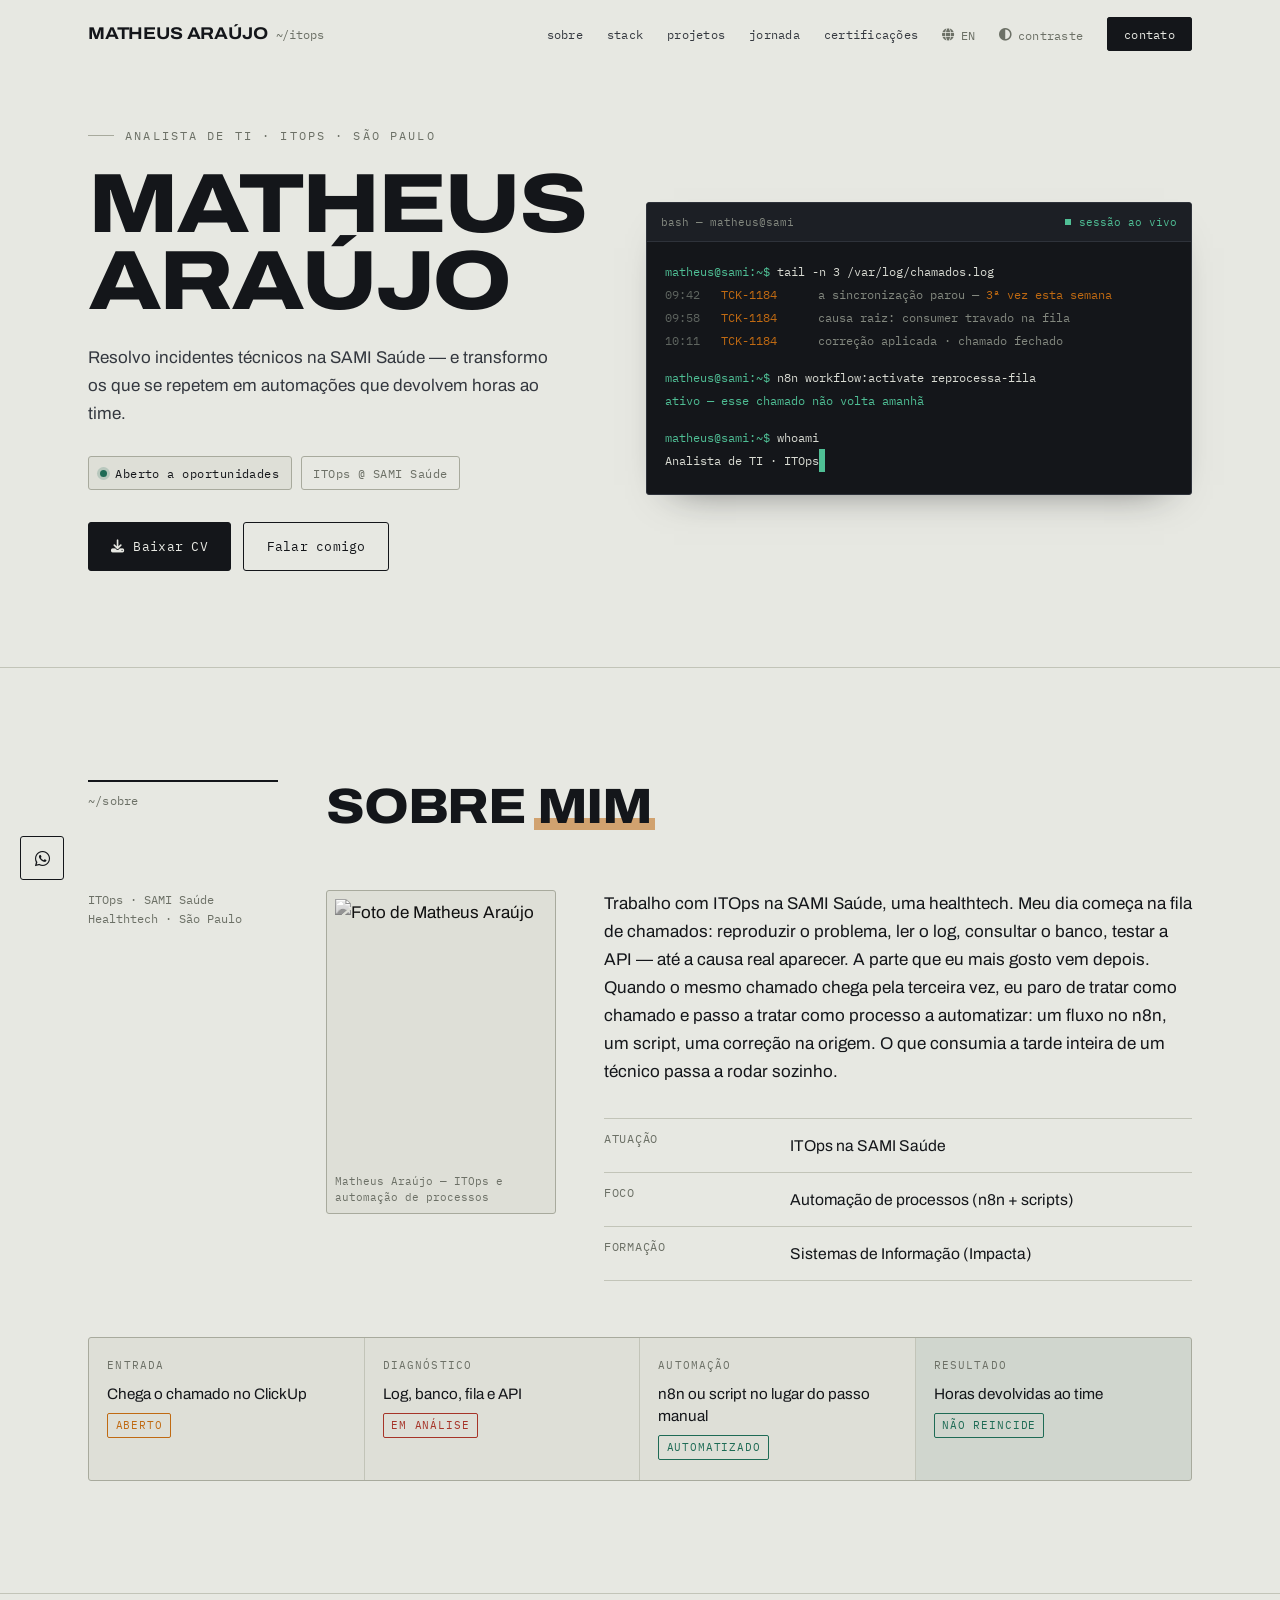
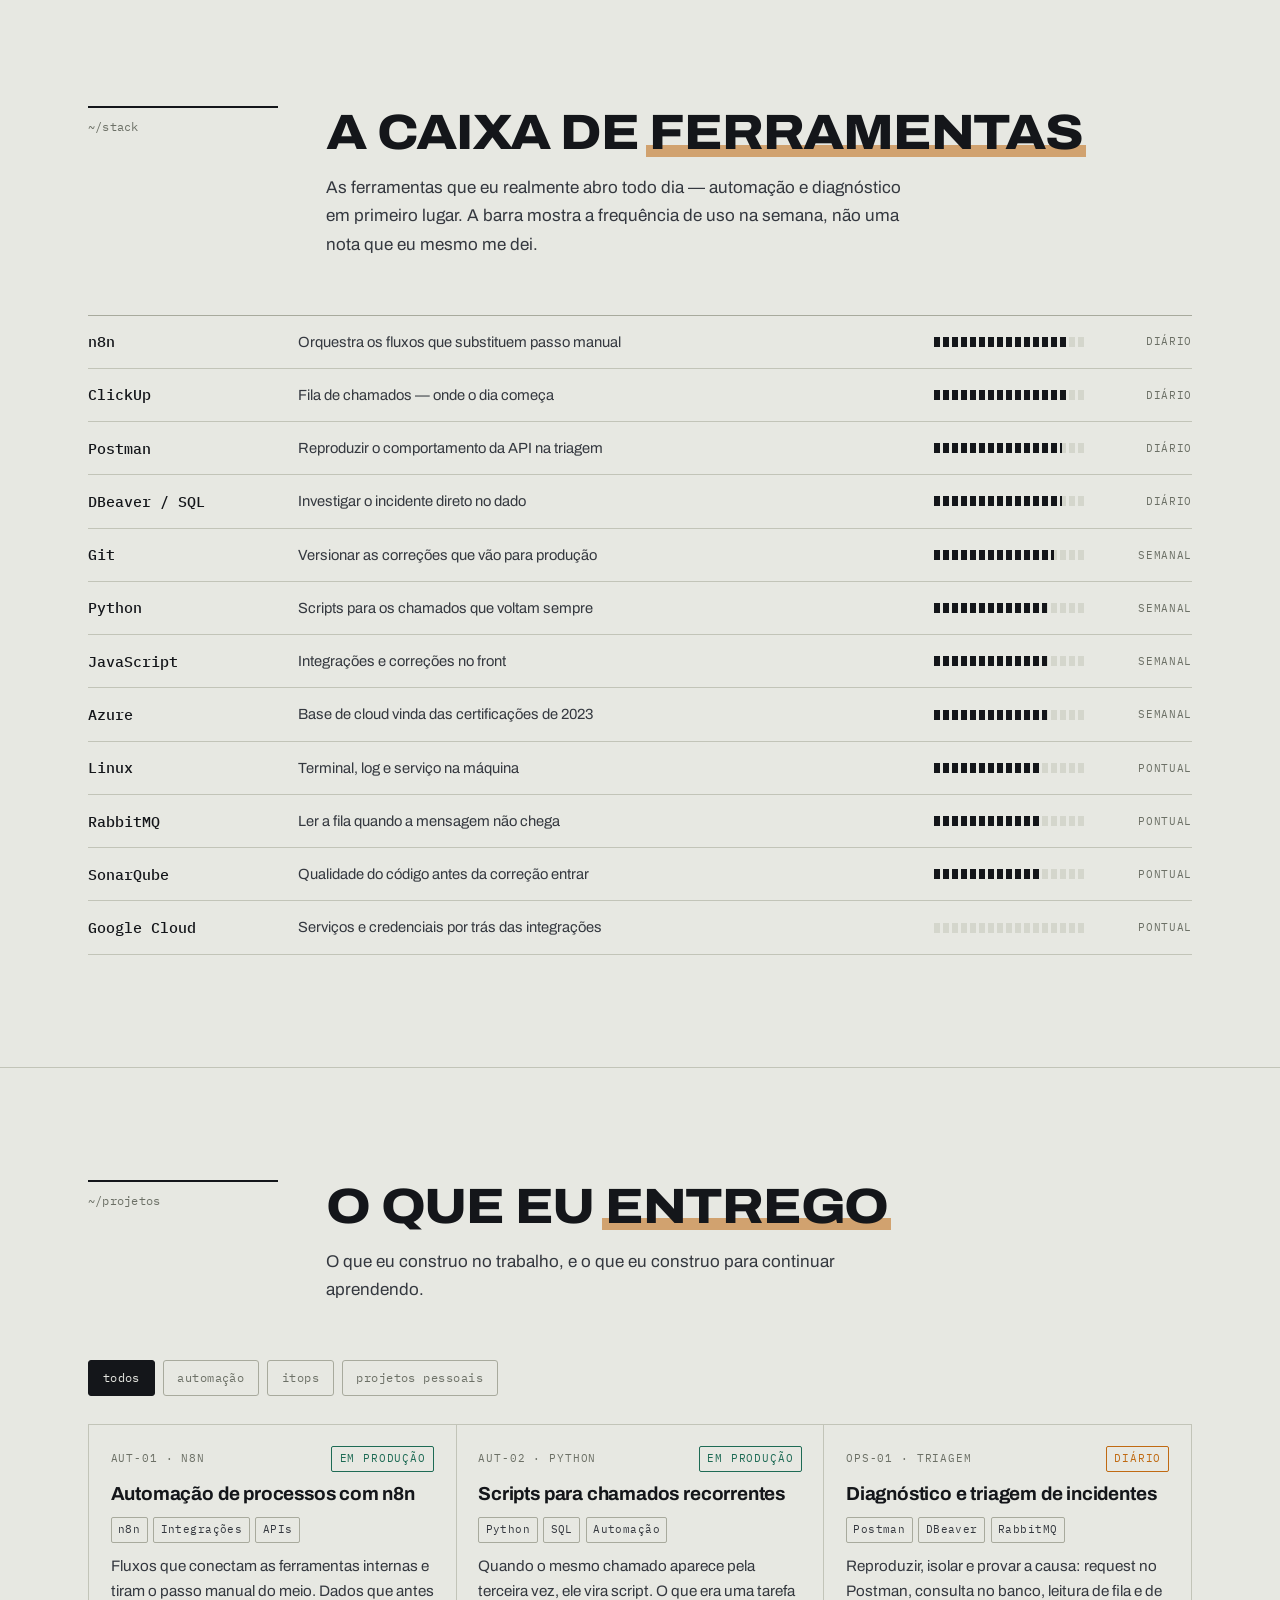
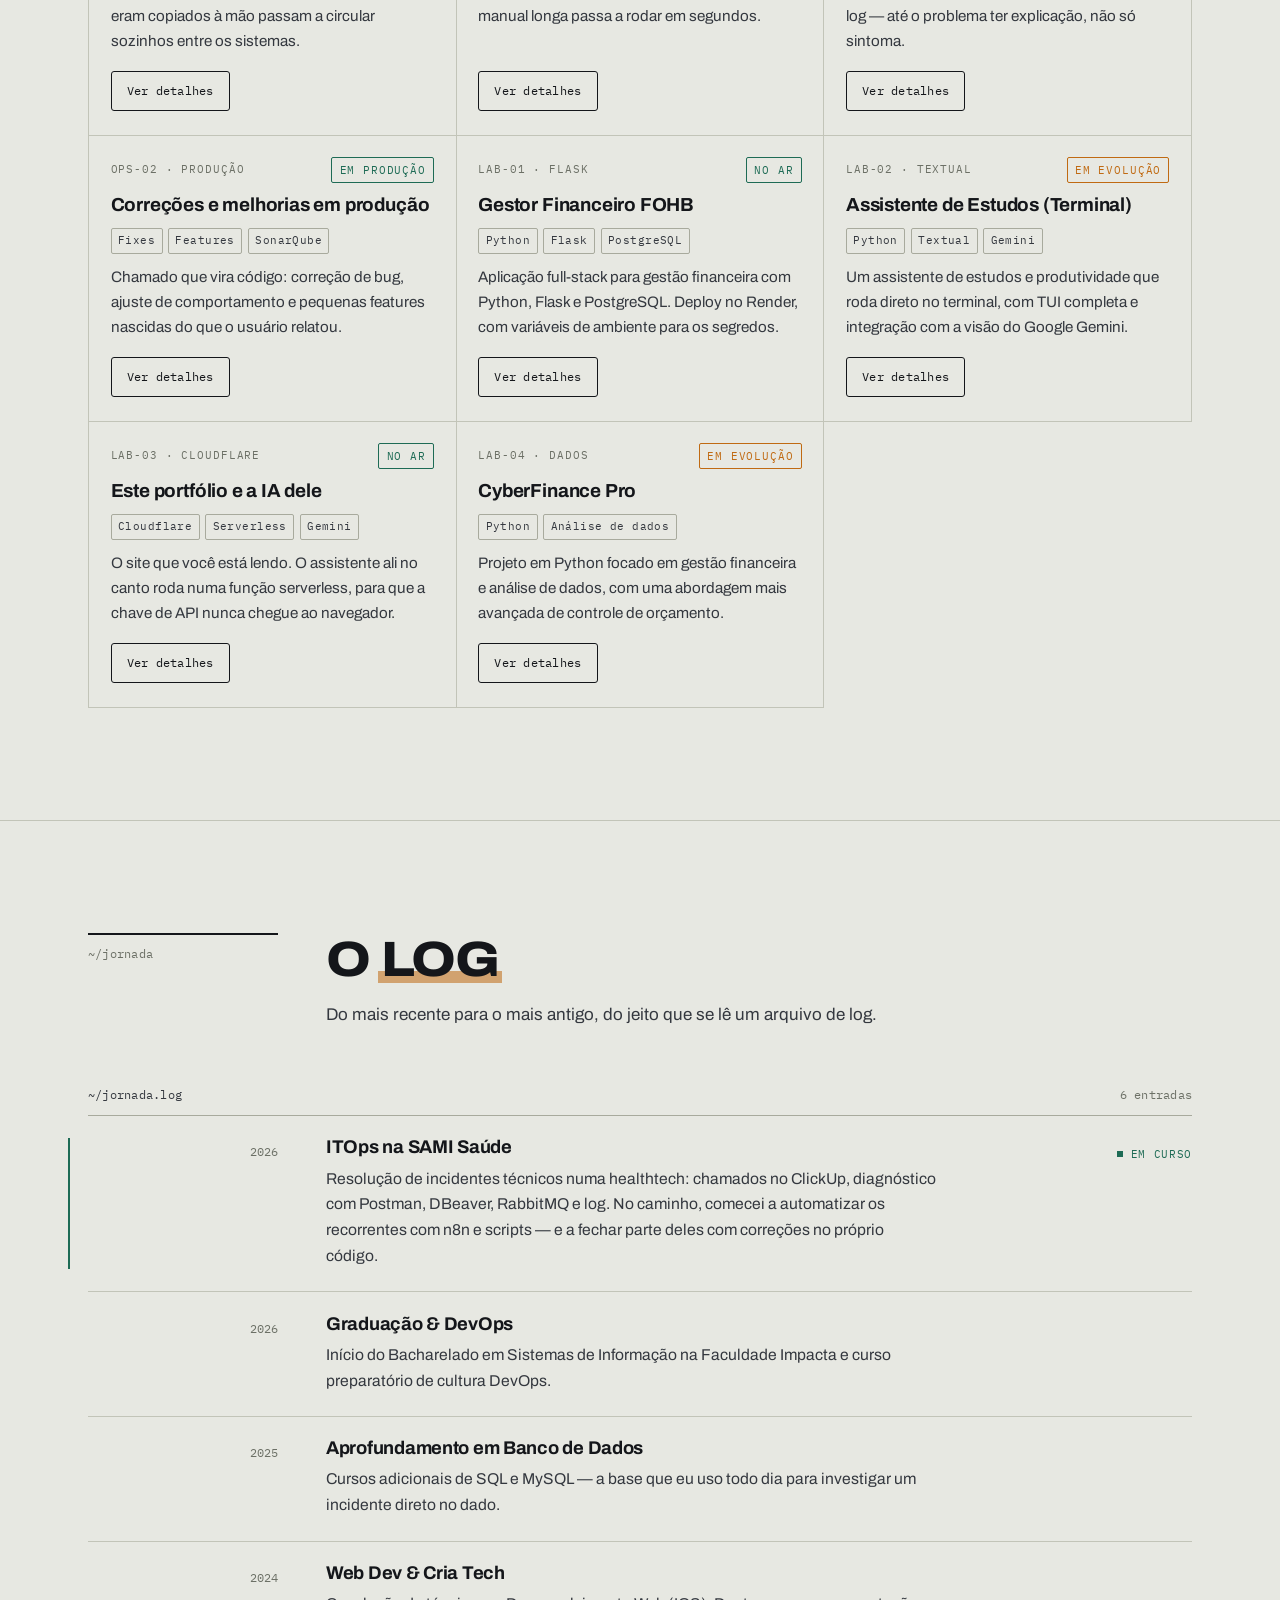
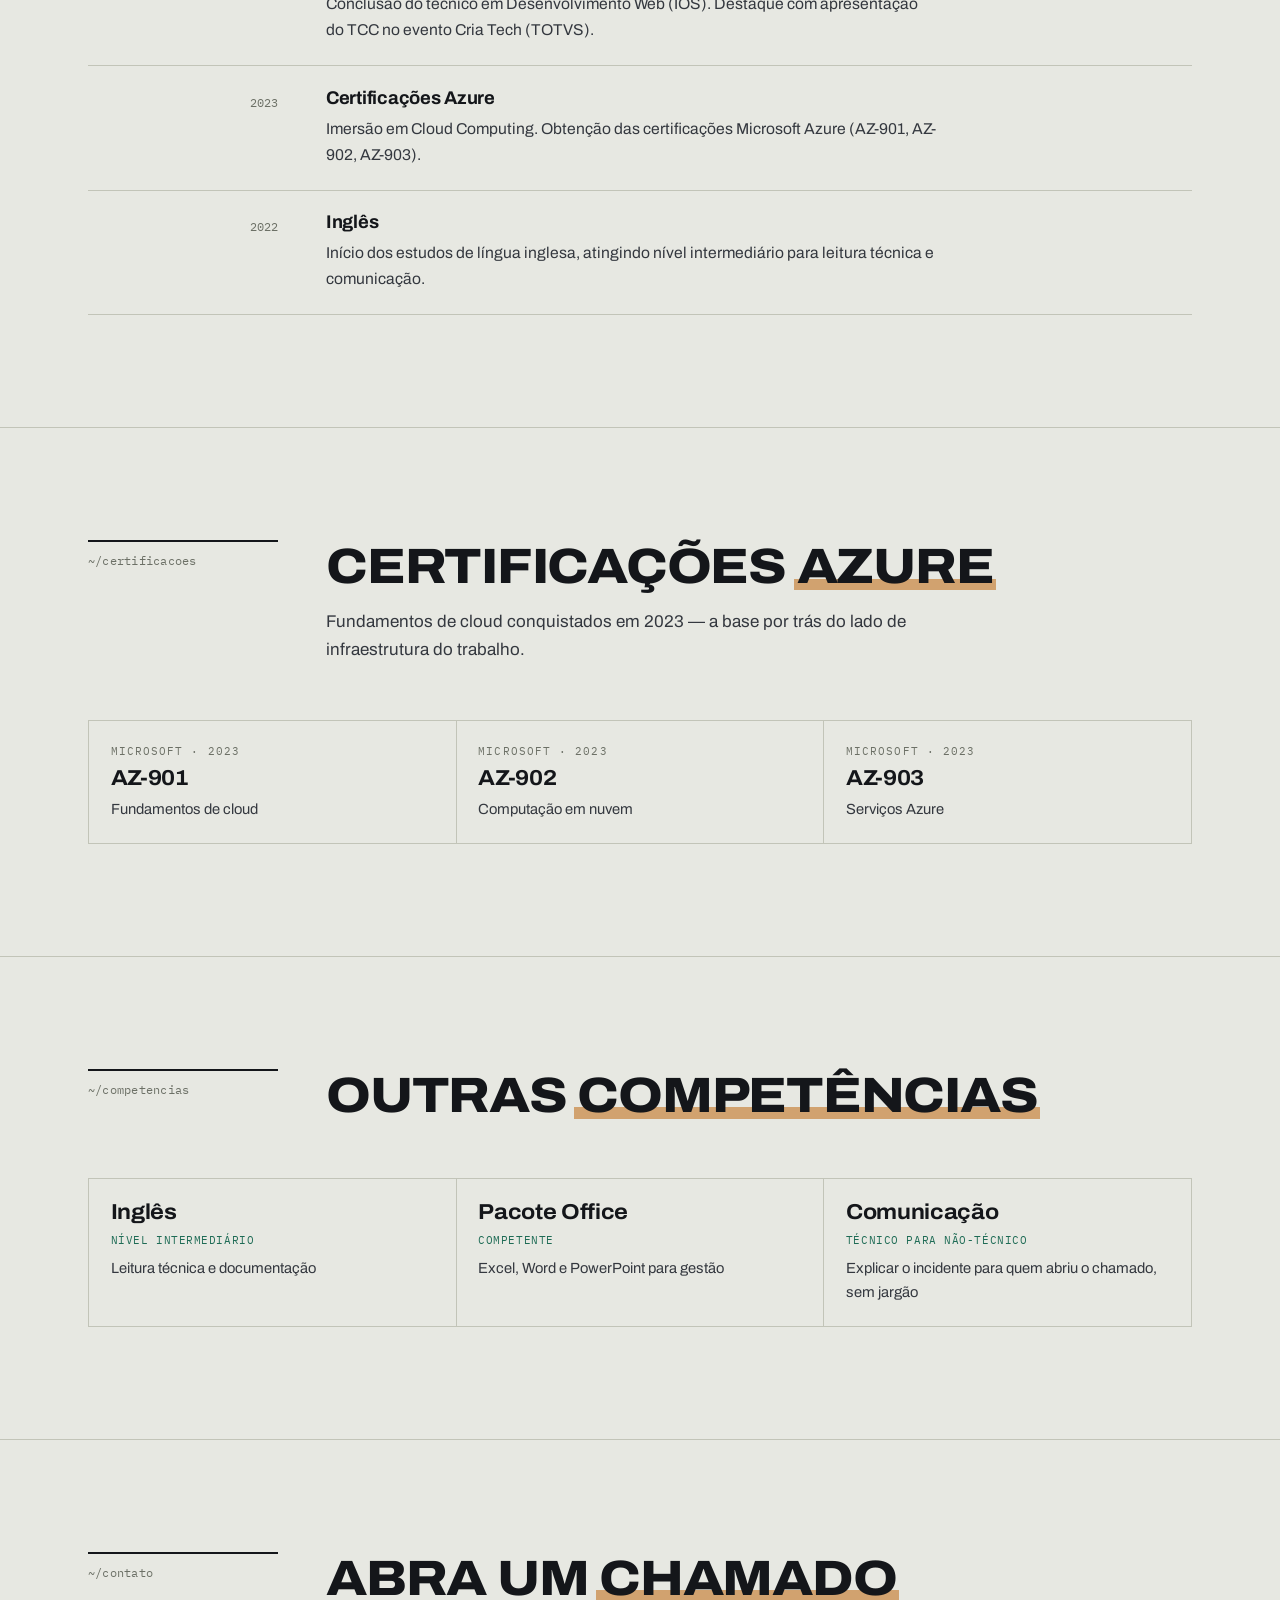
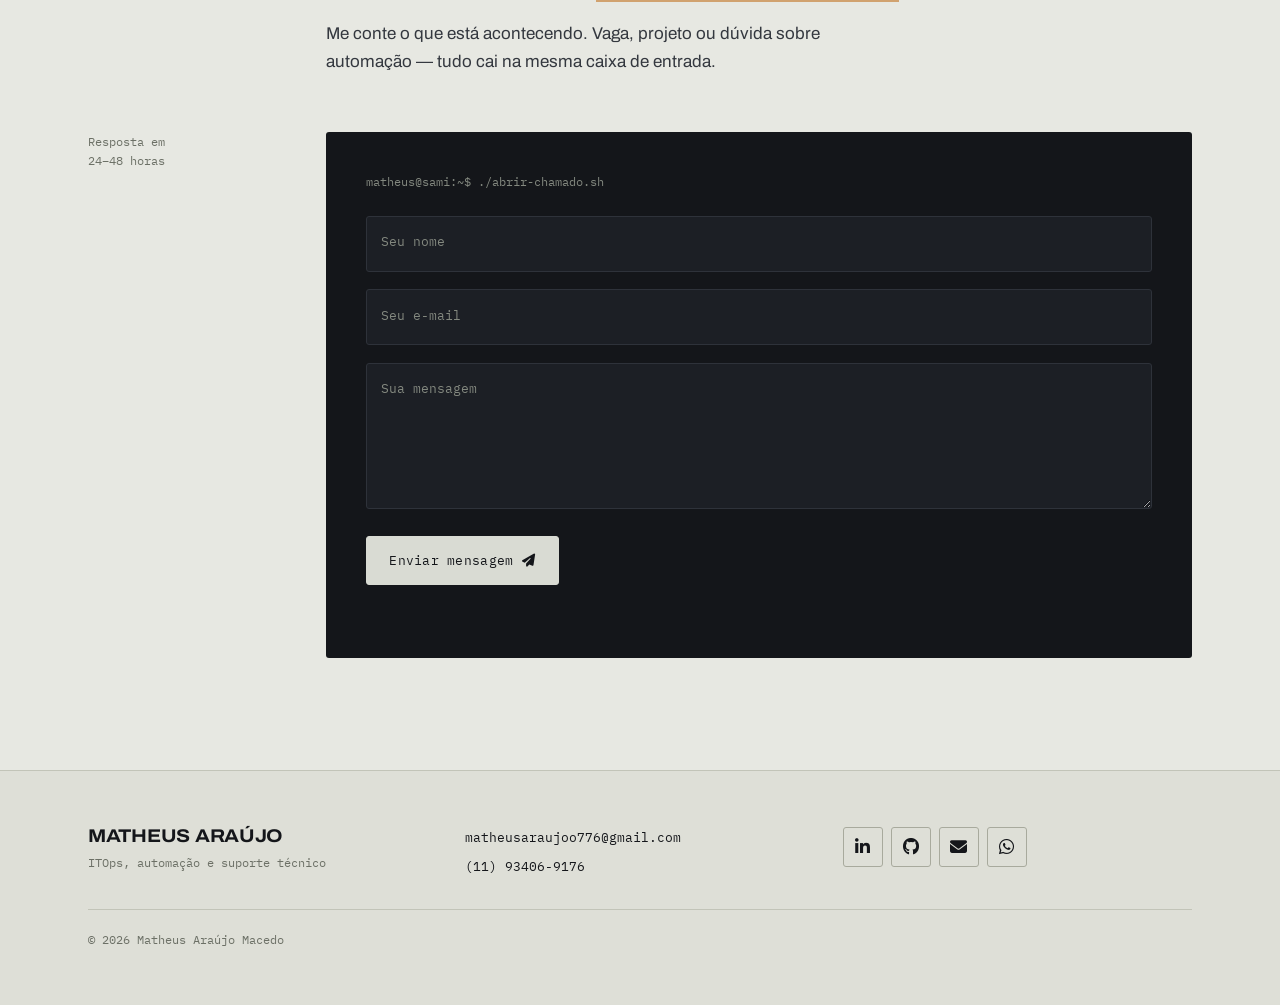
==== commit a5106f50: "feat(journey): redesenha o log com cabeçalho de arquivo e estado A seção prometia "do jeito que se l" ====
--- a/index.html
+++ b/index.html
@@ -587,9 +587,14 @@
                 </div>
             </div>
 
+            <div class="log-head">
+                <span class="log-file" data-en="~/journey.log">~/jornada.log</span>
+                <span class="log-count" data-en="6 entries">6 entradas</span>
+            </div>
+
             <div class="timeline">
                 <div class="timeline-item is-current reveal">
-                    <span class="timeline-date">2026 · <span data-en="current">atual</span></span>
+                    <span class="timeline-date">2026</span>
                     <div class="timeline-content">
                         <h3 data-en="ITOps at SAMI Saúde">ITOps na SAMI Saúde</h3>
                         <p
@@ -598,6 +603,7 @@
                             Postman, DBeaver, RabbitMQ e log. No caminho, comecei a automatizar os recorrentes com n8n e
                             scripts — e a fechar parte deles com correções no próprio código.</p>
                     </div>
+                    <span class="timeline-state" data-en="in progress">em curso</span>
                 </div>
                 <div class="timeline-item reveal">
                     <span class="timeline-date">2026</span>
--- a/static/style.css
+++ b/static/style.css
@@ -885,27 +885,77 @@
    Jornada — linhas de log
    -------------------------------------------------------------------------- */
 
-.timeline {
-    border-top: 1px solid var(--rule-strong);
-}
-
+/* Cabecalho do arquivo: nome a esquerda, contagem a direita. */
+.log-head {
+    display: flex;
+    align-items: baseline;
+    justify-content: space-between;
+    gap: 1rem;
+    padding-bottom: 0.7rem;
+    border-bottom: 1px solid var(--rule-strong);
+    font-family: var(--font-mono);
+    font-size: 0.72rem;
+    letter-spacing: 0.02em;
+    color: var(--muted);
+}
+
+.log-file {
+    color: var(--ink-2);
+}
+
+/* A coluna do ano usa o mesmo trilho do .section-head, entao os titulos
+   do log caem exatamente sob o titulo da secao. */
 .timeline-item {
-    display: grid;
-    grid-template-columns: 130px minmax(0, 1fr);
-    gap: clamp(1rem, 3vw, 2.5rem);
+    position: relative;
+    display: grid;
+    grid-template-columns: var(--rail) minmax(0, 1fr) auto;
+    gap: clamp(1.5rem, 4vw, 3rem);
+    align-items: start;
     padding: 1.4rem 0;
     border-bottom: 1px solid var(--rule);
 }
 
+/* Barra de sinal na goteira — so a linha em curso a recebe. */
+.timeline-item.is-current::before {
+    content: "";
+    position: absolute;
+    left: calc(-1 * clamp(0.75rem, 2vw, 1.25rem));
+    top: 1.4rem;
+    bottom: 1.4rem;
+    width: 2px;
+    background: var(--sig-ok);
+}
+
+/* Anos alinhados a direita: encostam no titulo em vez de flutuar no
+   comeco de um trilho de 190px. */
 .timeline-date {
+    display: block;
+    padding-top: 0.25rem;
     font-family: var(--font-mono);
     font-size: 0.78rem;
-    color: var(--muted);
-    display: block;
-}
-
-.timeline-item.is-current .timeline-date {
+    line-height: 1.6;
+    text-align: right;
+    color: var(--muted);
+}
+
+.timeline-state {
+    display: inline-flex;
+    align-items: center;
+    gap: 0.45rem;
+    padding-top: 0.4rem;
+    font-family: var(--font-mono);
+    font-size: 0.7rem;
+    letter-spacing: 0.06em;
+    text-transform: uppercase;
+    white-space: nowrap;
     color: var(--sig-ok);
+}
+
+.timeline-state::before {
+    content: "";
+    width: 6px;
+    height: 6px;
+    background: var(--sig-ok);
 }
 
 .timeline-content h3 {
@@ -1606,8 +1656,26 @@
     }
 
     .timeline-item {
-        grid-template-columns: minmax(0, 1fr);
-        gap: 0.4rem;
+        grid-template-columns: minmax(0, 1fr) auto;
+        grid-template-areas:
+            "date state"
+            "content content";
+        gap: 0.5rem 1rem;
+    }
+
+    .timeline-date {
+        grid-area: date;
+        padding-top: 0;
+        text-align: left;
+    }
+
+    .timeline-content {
+        grid-area: content;
+    }
+
+    .timeline-state {
+        grid-area: state;
+        padding-top: 0;
     }
 
     .highlight-item {
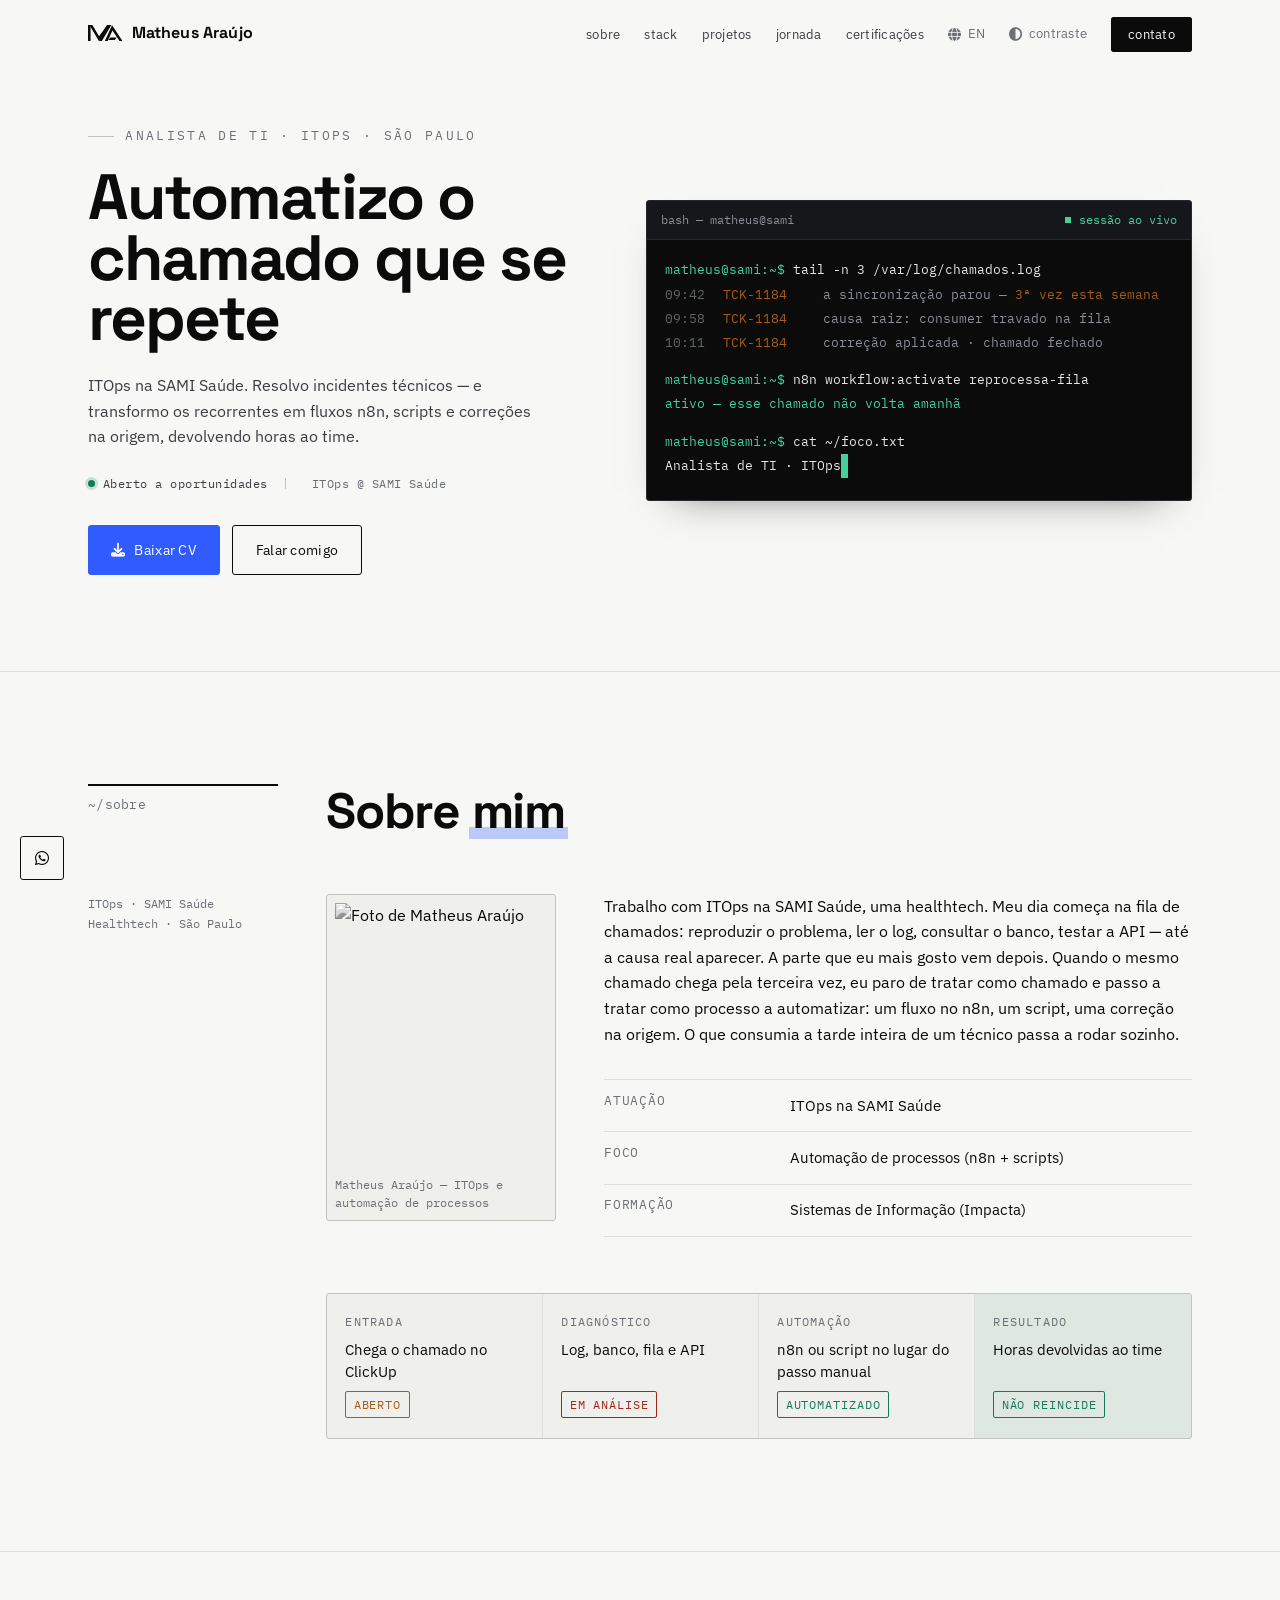
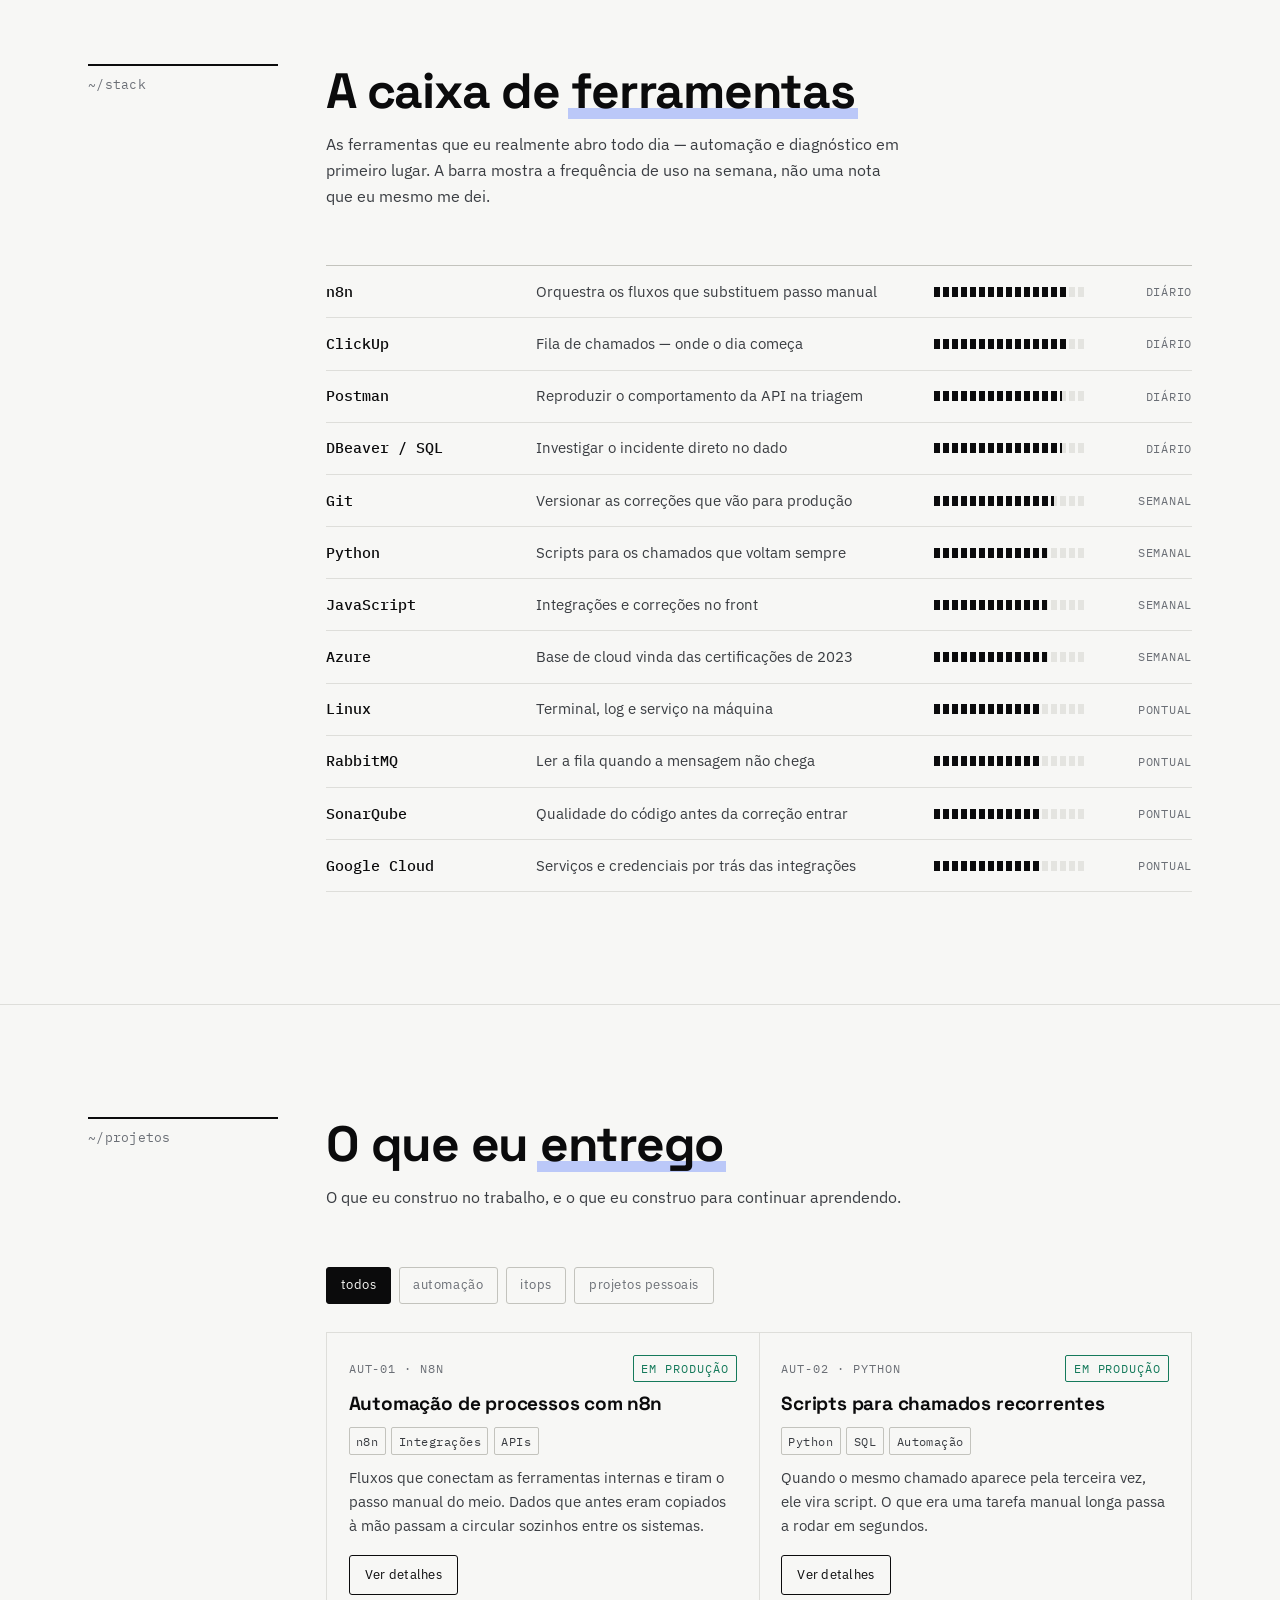
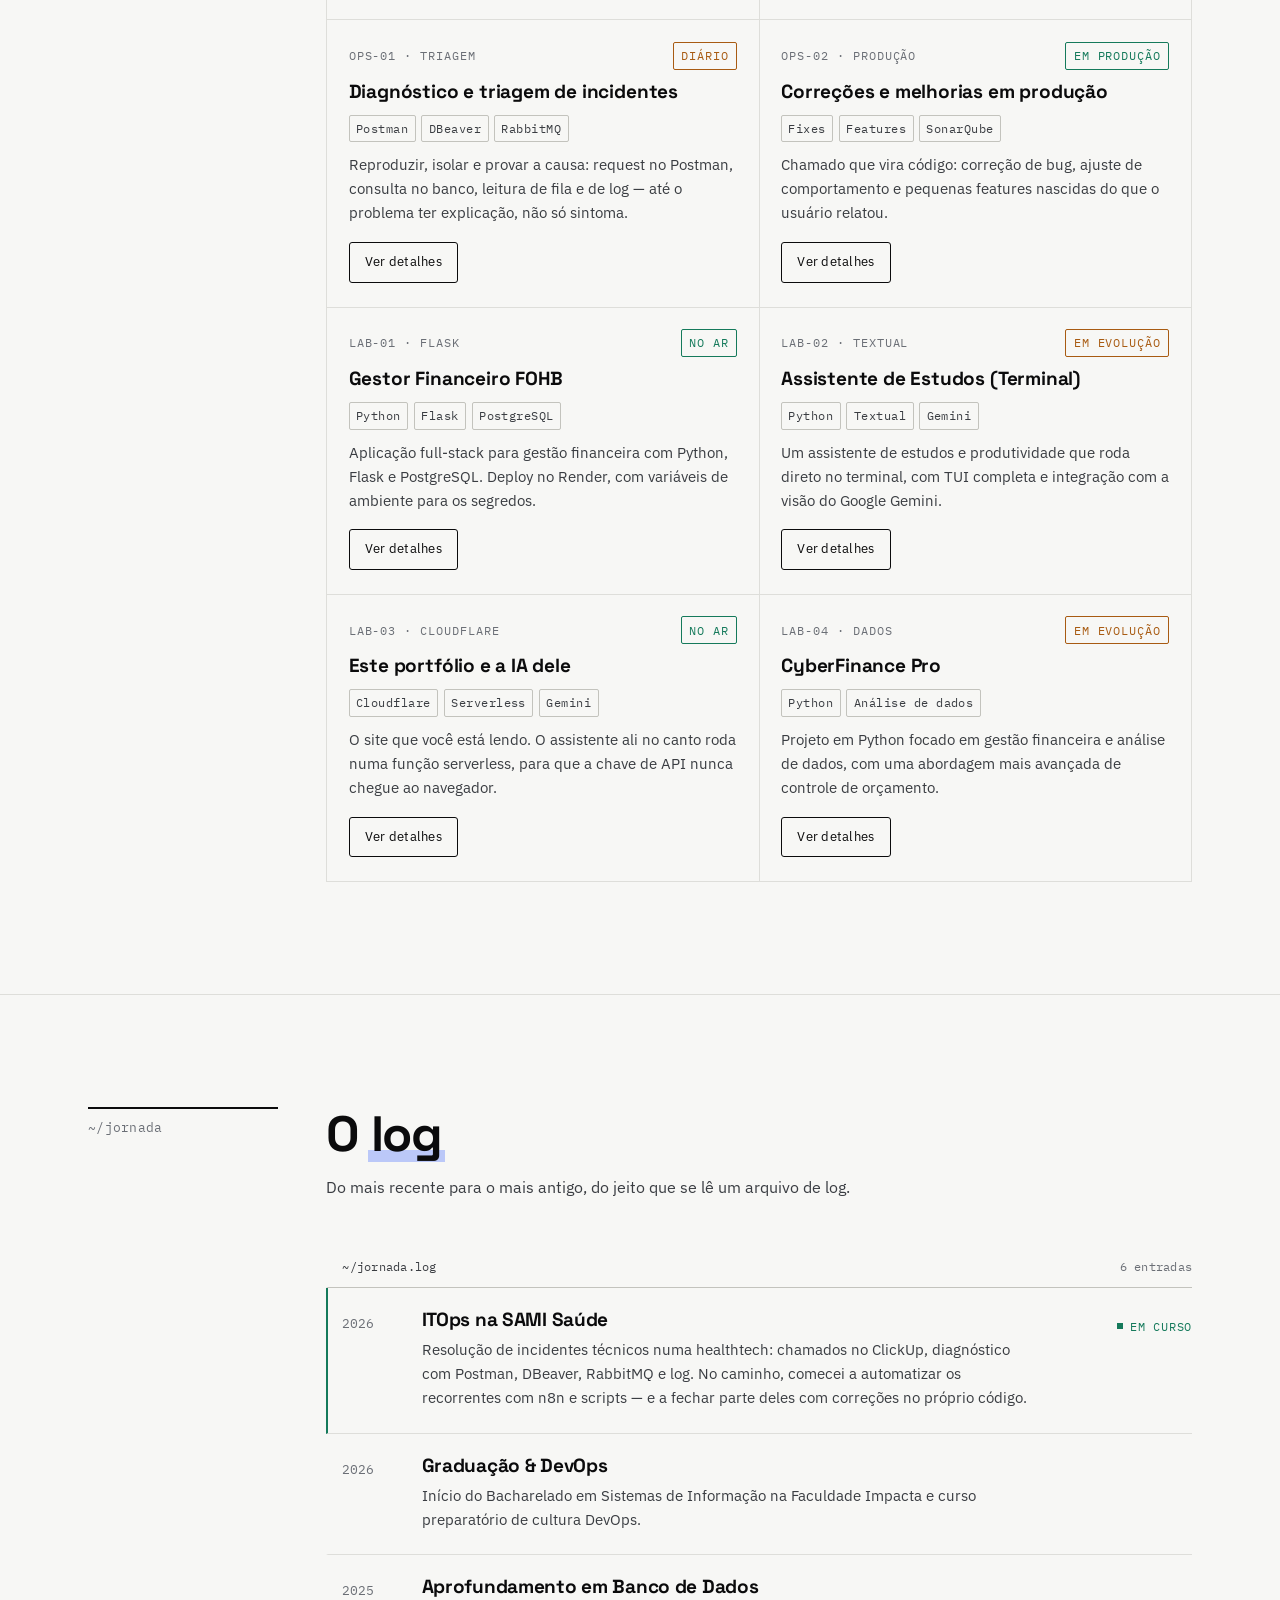
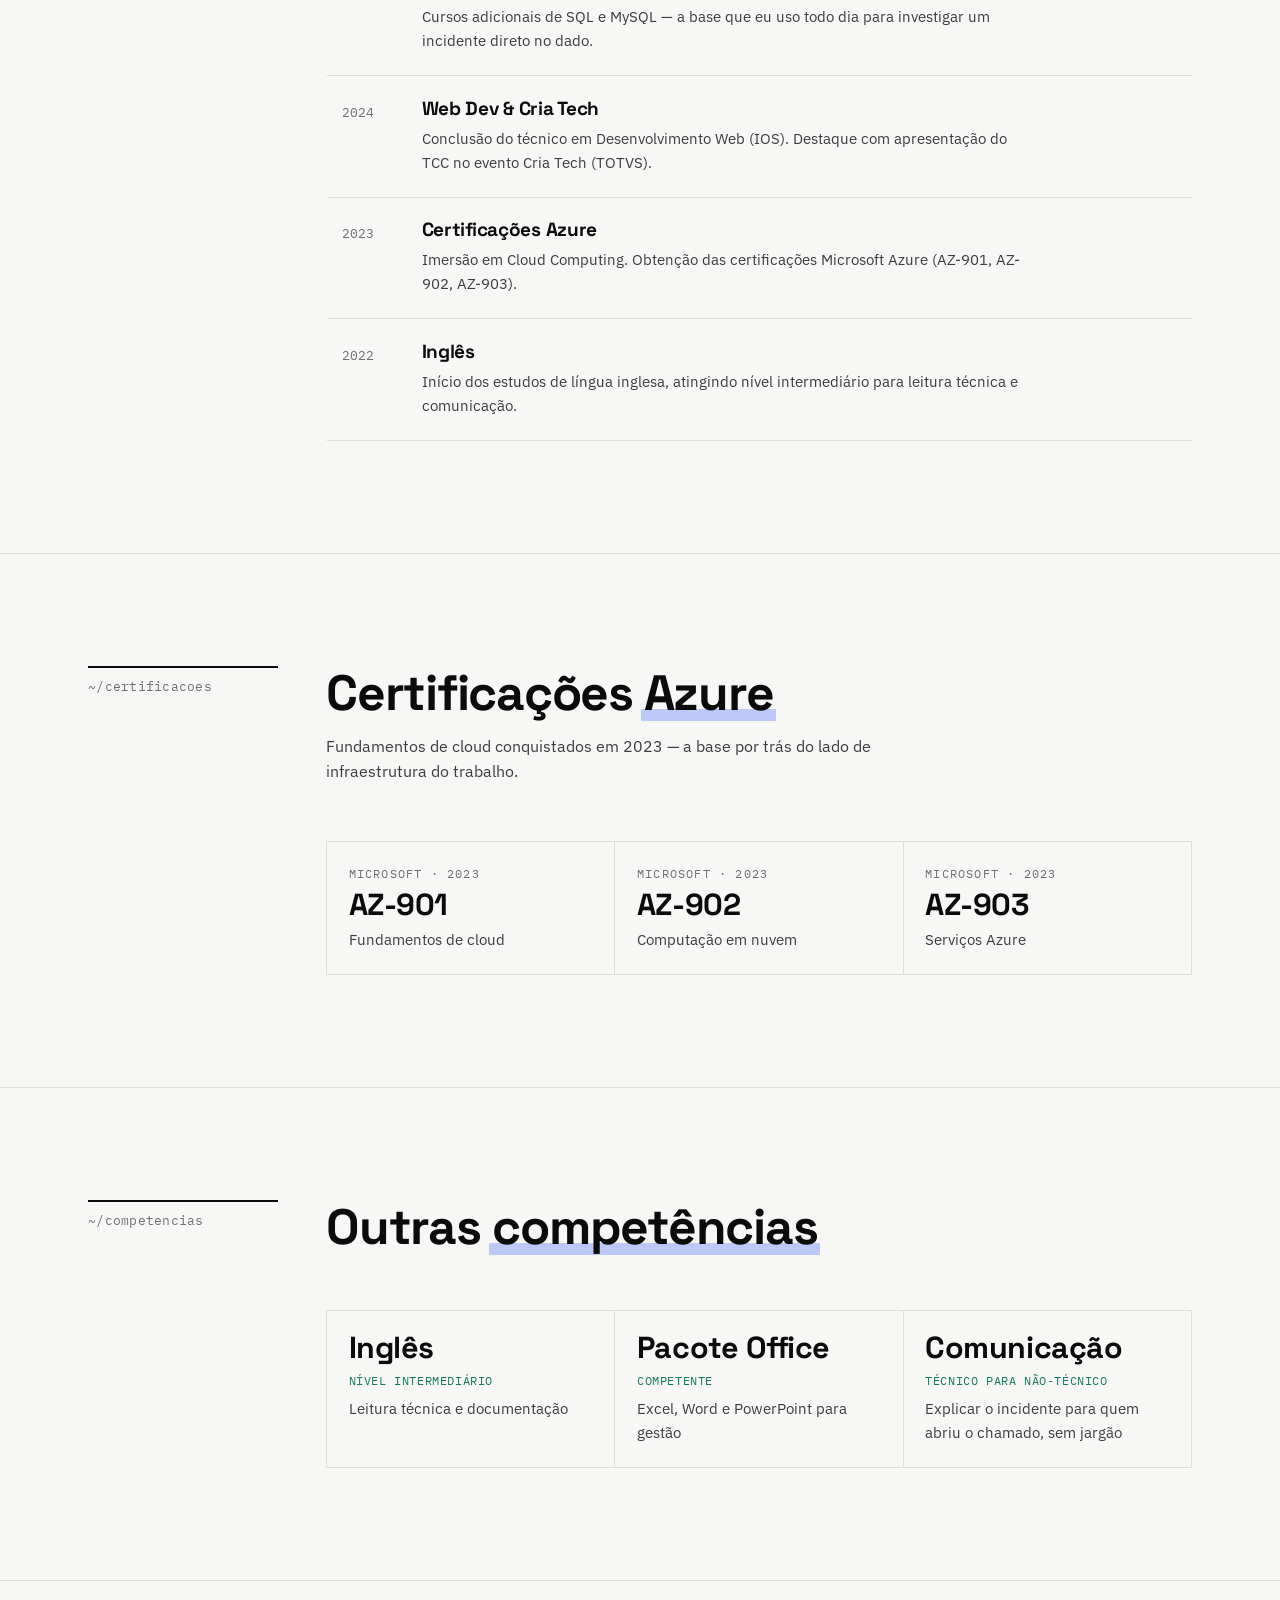
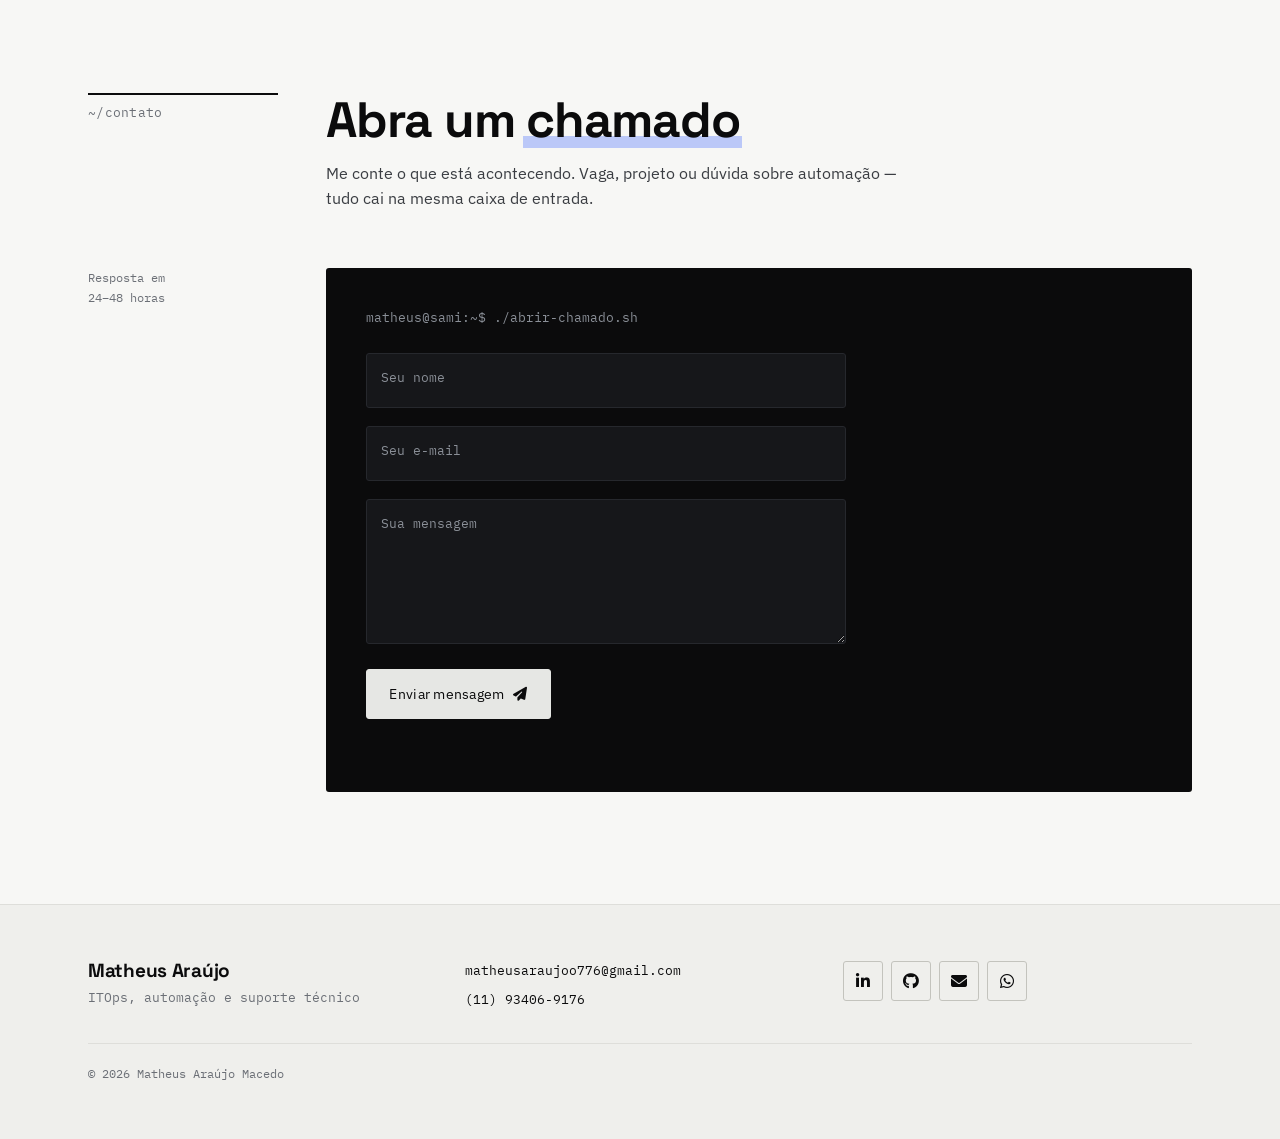
==== commit a5960620: "feat: adota o manual de marca e refaz o sistema visual Sistema de design ----------------- A folha t" ====
--- a/index.html
+++ b/index.html
@@ -5,7 +5,8 @@
     <meta charset="UTF-8">
     <meta name="viewport" content="width=device-width, initial-scale=1.0">
     <title>Matheus Araújo | ITOps & Automação</title>
-    <meta name="description" content="Portfólio de Matheus Araújo Macedo — ITOps na SAMI Saúde. Resolução de incidentes e automação de processos com n8n, scripts, APIs e banco de dados.">
+    <meta name="description" content="Portfólio de Matheus Araújo Macedo — Analista de TI e ITOps na SAMI Saúde. Automação de processos na operação: n8n, scripts, APIs, banco de dados e integrações com IA (LLMs).">
+    <meta name="keywords" content="ITOps, analista de TI, automação de processos, n8n, IA, LLM, inteligência artificial, integrações, APIs, SQL, Python, suporte técnico, São Paulo">
 
     <!-- Open Graph / LinkedIn / Facebook -->
     <meta property="og:type" content="website">
@@ -23,10 +24,10 @@
 
     <link rel="stylesheet" href="static/style.css">
     <link rel="icon"
-        href="data:image/svg+xml,<svg xmlns=%22http://www.w3.org/2000/svg%22 viewBox=%220 0 100 100%22><text y=%22.9em%22 font-size=%2290%22>⌘</text></svg>">
+        href="data:image/svg+xml,<svg xmlns=%22http://www.w3.org/2000/svg%22 viewBox=%22-14 -14 241 128%22><g fill=%22%232F5BFF%22><rect x=%220%22 y=%22-10%22 width=%2216%22 height=%22120%22/><polygon points=%22140,78 180,78 168,94 128,94%22/></g><g fill=%22none%22 stroke=%22%232F5BFF%22 stroke-width=%2216%22 stroke-linejoin=%22miter%22 stroke-miterlimit=%2220%22><polyline points=%2212,-10 69,86 136,-10%22/><polyline points=%2269,86 136,2 72,110%22/><polyline points=%22110,110 152,18 213,110%22/></g></svg>">
     <link rel="preconnect" href="https://fonts.googleapis.com">
     <link rel="preconnect" href="https://fonts.gstatic.com" crossorigin>
-    <link href="https://fonts.googleapis.com/css2?family=Archivo:wdth,wght@62..125,400..800&family=IBM+Plex+Mono:wght@400;500;600&display=swap"
+    <link href="https://fonts.googleapis.com/css2?family=Space+Grotesk:wght@500;700&family=IBM+Plex+Sans:wght@400;500;600&family=IBM+Plex+Mono:wght@400;500;600&display=swap"
         rel="stylesheet">
     <link rel="stylesheet" href="https://cdnjs.cloudflare.com/ajax/libs/font-awesome/6.4.0/css/all.min.css">
 </head>
@@ -39,7 +40,10 @@
     <header id="header">
         <nav class="container navbar">
             <div class="logo">
-                <a href="index.html">Matheus Araújo <span class="logo-path">~/itops</span></a>
+                <a href="index.html" aria-label="Matheus Araújo — início">
+                    <svg class="logo-mark" viewBox="0 0 213 100" aria-hidden="true" focusable="false"><rect x="0" y="-10" width="16" height="120"/><g fill="none" stroke="currentColor" stroke-width="16" stroke-linejoin="miter" stroke-miterlimit="20"><polyline points="12,-10 69,86 136,-10"/><polyline points="69,86 136,2 72,110"/><polyline points="110,110 152,18 213,110"/></g><polygon points="140,78 180,78 168,94 128,94"/></svg>
+                    <span class="logo-word">Matheus Araújo</span>
+                </a>
             </div>
 
             <ul class="nav-links">
@@ -79,11 +83,11 @@
         <div class="container hero-content">
             <div class="hero-text">
                 <p class="hero-greeting" data-en="IT Analyst · ITOps · São Paulo">Analista de TI · ITOps · São Paulo</p>
-                <h1>Matheus Araújo</h1>
+                <h1 data-en="I automate the ticket that keeps coming back">Automatizo o chamado que se repete</h1>
                 <p class="hero-desc"
-                    data-en="I resolve technical incidents at SAMI Saúde — and turn the recurring ones into automations that give hours back to the team.">
-                    Resolvo incidentes técnicos na SAMI Saúde — e transformo os que se repetem em automações que
-                    devolvem horas ao time.</p>
+                    data-en="ITOps at SAMI Saúde. I resolve technical incidents — and turn the recurring ones into n8n workflows, scripts and fixes at the source, giving hours back to the team.">
+                    ITOps na SAMI Saúde. Resolvo incidentes técnicos — e transformo os recorrentes em fluxos n8n,
+                    scripts e correções na origem, devolvendo horas ao time.</p>
                 <div class="hero-badges">
                     <span class="badge badge-live" data-en="Open to opportunities">Aberto a oportunidades</span>
                     <span class="badge badge-outline" data-en="ITOps @ SAMI Saúde">ITOps @ SAMI Saúde</span>
@@ -132,7 +136,7 @@
 
                     <span class="term-gap"></span>
 
-                    <span class="term-line term-cmd">whoami</span>
+                    <span class="term-line term-cmd">cat ~/foco.txt</span>
                     <span class="hero-role" aria-live="polite">
                         <span id="typewriter"></span><span class="typewriter-cursor" aria-hidden="true">|</span>
                     </span>
--- a/static/style.css
+++ b/static/style.css
@@ -5,39 +5,68 @@
    ========================================================================== */
 
 :root {
-    /* Superfícies */
-    --paper: #e7e8e2;
-    --paper-2: #dedfd7;
-    --paper-3: #d4d6cc;
-    --rule: #c2c4b8;
-    --rule-strong: #a8aa9d;
+    /* Superfícies — paleta do manual de marca */
+    --paper: #F7F7F5;
+    --paper-2: #EFEFEC;
+    --paper-3: #E4E4E0;
+    --rule: #DEDEDA;
+    --rule-strong: #C3C3BD;
 
     /* Tinta */
-    --ink: #14161a;
-    --ink-2: #34383f;
-    --muted: #6c7066;
-
-    /* Painel de terminal */
-    --term-bg: #14161a;
-    --term-bg-2: #1c1f25;
-    --term-rule: #2e323a;
-    --term-text: #d9dbd3;
-    --term-muted: #83887f;
-
-    /* Sinais de estado */
-    --sig-open: #c06a12;
-    --sig-crit: #a63428;
-    --sig-ok: #1e6b55;
-    --sig-ok-bright: #4fbf95;
-
-    /* Tipografia */
-    --font-display: 'Archivo', 'Helvetica Neue', Arial, sans-serif;
-    --font-body: 'Archivo', 'Helvetica Neue', Arial, sans-serif;
+    --ink: #0B0B0C;
+    --ink-2: #3A3D42;
+    --muted: #6B6F76;
+
+    /* Azul sinal: cor de marca. O manual limita a 10% da área de qualquer
+       tela — monograma, links, um destaque por seção. */
+    --brand: #2F5BFF;
+    --brand-deep: #1B3FCC;
+
+    /* Painel de terminal — grafite do manual */
+    --term-bg: #0B0B0C;
+    --term-bg-2: #16171A;
+    --term-rule: #26282D;
+    --term-text: #E6E7E4;
+    --term-muted: #8A8F97;
+
+    /* Estado: família funcional própria. Não é cor de marca — comunica
+       aberto / crítico / automatizado e nunca decora. */
+    --sig-open: #A85B12;
+    --sig-crit: #A3271C;
+    --sig-ok: #157A5B;
+    --sig-ok-bright: #45D19E;
+
+    /* Tipografia — três papéis, conforme o manual mais o mono para dado */
+    --font-display: 'Space Grotesk', 'Trebuchet MS', system-ui, sans-serif;
+    --font-body: 'IBM Plex Sans', 'Segoe UI', system-ui, sans-serif;
     --font-mono: 'IBM Plex Mono', ui-monospace, 'SF Mono', Menlo, monospace;
+
+    /* Escala tipográfica — 9 degraus. Nada entre eles. */
+    --fs-xs: 0.75rem;
+    --fs-sm: 0.8125rem;
+    --fs-md: 0.875rem;
+    --fs-lg: 0.9375rem;
+    --fs-body: 1rem;
+    --fs-h3: 1.1875rem;
+    --fs-h2-sm: clamp(1.4rem, 3vw, 1.9rem);
+    --fs-h2: clamp(1.9rem, 4.2vw, 3.1rem);
+    --fs-h1: clamp(2.75rem, 7vw, 5.25rem);
+
+    /* Escala de espaçamento */
+    --space-1: 0.25rem;
+    --space-2: 0.5rem;
+    --space-3: 0.75rem;
+    --space-4: 1rem;
+    --space-5: 1.5rem;
+    --space-6: 2rem;
+    --space-7: 3rem;
+    --space-8: 4rem;
 
     /* Métrica */
     --radius: 3px;
     --rail: 190px;
+    --rail-gap: clamp(1.5rem, 4vw, 3rem);
+    --rail-offset: calc(var(--rail) + var(--rail-gap));
     --ease: cubic-bezier(0.22, 1, 0.36, 1);
 }
 
@@ -60,8 +89,8 @@
     background: var(--paper);
     color: var(--ink);
     font-family: var(--font-body);
-    font-size: 1.0625rem;
-    line-height: 1.65;
+    font-size: var(--fs-body);
+    line-height: 1.6;
     font-synthesis-weight: none;
     -webkit-font-smoothing: antialiased;
     overflow-x: hidden;
@@ -86,7 +115,7 @@
 }
 
 :focus-visible {
-    outline: 2px solid var(--sig-ok);
+    outline: 2px solid var(--brand);
     outline-offset: 3px;
 }
 
@@ -111,7 +140,7 @@
     color: var(--paper);
     padding: 0.75rem 1.25rem;
     font-family: var(--font-mono);
-    font-size: 0.8rem;
+    font-size: var(--fs-sm);
 }
 
 .skip-link:focus {
@@ -149,8 +178,8 @@
     right: -0.06em;
     bottom: 0.06em;
     height: 0.24em;
-    background: var(--sig-open);
-    opacity: 0.55;
+    background: var(--brand);
+    opacity: 0.3;
     z-index: -1;
 }
 
@@ -181,23 +210,24 @@
 
 .logo a {
     display: inline-flex;
-    align-items: baseline;
-    gap: 0.5rem;
+    align-items: center;
+    gap: 0.6rem;
     font-family: var(--font-display);
     font-weight: 700;
-    font-stretch: 112%;
-    font-size: 1.0625rem;
+    font-size: var(--fs-body);
     letter-spacing: -0.01em;
-    text-transform: uppercase;
-}
-
-.logo .logo-path {
-    font-family: var(--font-mono);
-    font-weight: 400;
-    font-stretch: 100%;
-    font-size: 0.72rem;
-    text-transform: none;
-    color: var(--muted);
+}
+
+.logo-mark {
+    width: 34px;
+    height: auto;
+    color: var(--ink);
+    fill: currentColor;
+    flex: none;
+}
+
+.logo-word {
+    letter-spacing: 0.01em;
 }
 
 .nav-links {
@@ -208,8 +238,8 @@
 }
 
 .nav-links a {
-    font-family: var(--font-mono);
-    font-size: 0.78rem;
+    font-family: var(--font-body);
+    font-size: var(--fs-sm);
     letter-spacing: 0.02em;
     color: var(--ink-2);
     padding-bottom: 2px;
@@ -224,7 +254,7 @@
 
 .nav-links a.active {
     color: var(--ink);
-    border-bottom-color: var(--sig-open);
+    border-bottom-color: var(--brand);
 }
 
 .nav-links .nav-btn,
@@ -256,7 +286,7 @@
 
 .menu-toggle {
     display: none;
-    font-size: 1.15rem;
+    font-size: var(--fs-h3);
     padding: 0.5rem;
     cursor: pointer;
 }
@@ -273,8 +303,8 @@
 }
 
 .mobile-nav a {
-    font-family: var(--font-mono);
-    font-size: 0.9rem;
+    font-family: var(--font-body);
+    font-size: var(--fs-lg);
     padding: 0.95rem clamp(1.25rem, 4vw, 3rem);
     border-bottom: 1px solid var(--rule);
 }
@@ -302,7 +332,7 @@
 
 .hero-greeting {
     font-family: var(--font-mono);
-    font-size: 0.74rem;
+    font-size: var(--fs-sm);
     letter-spacing: 0.18em;
     text-transform: uppercase;
     color: var(--muted);
@@ -320,26 +350,26 @@
 }
 
 .hero h1 {
-    font-size: clamp(2.75rem, 7vw, 5.25rem);
-    font-weight: 800;
-    font-stretch: 118%;
-    line-height: 0.92;
+    font-size: clamp(2.3rem, 5.2vw, 4rem);
+    max-width: 13ch;
+    font-weight: 700;
+    line-height: 0.95;
     letter-spacing: -0.03em;
-    text-transform: uppercase;
 }
 
 .hero-desc {
     margin-top: 1.5rem;
     max-width: 46ch;
     color: var(--ink-2);
-    font-size: 1.0625rem;
+    font-size: var(--fs-body);
 }
 
 .hero-badges {
     display: flex;
     flex-wrap: wrap;
-    gap: 0.6rem;
-    margin-top: 1.75rem;
+    align-items: center;
+    gap: 0.4rem 1.1rem;
+    margin-top: 1.5rem;
 }
 
 .badge {
@@ -347,12 +377,22 @@
     align-items: center;
     gap: 0.5rem;
     font-family: var(--font-mono);
-    font-size: 0.72rem;
+    font-size: var(--fs-xs);
     letter-spacing: 0.04em;
-    padding: 0.4rem 0.7rem;
-    border: 1px solid var(--rule-strong);
-    border-radius: var(--radius);
-    background: var(--paper-2);
+    color: var(--muted);
+}
+
+.badge-live {
+    color: var(--ink-2);
+}
+
+/* Separador entre os selos, no lugar da borda que cada um tinha. */
+.badge + .badge::before {
+    content: "";
+    width: 1px;
+    height: 0.9em;
+    margin-right: 1.1rem;
+    background: var(--rule-strong);
 }
 
 .badge-live::before {
@@ -365,7 +405,6 @@
 }
 
 .badge-outline {
-    background: transparent;
     color: var(--muted);
 }
 
@@ -383,8 +422,8 @@
     align-items: center;
     justify-content: center;
     gap: 0.55rem;
-    font-family: var(--font-mono);
-    font-size: 0.82rem;
+    font-family: var(--font-body);
+    font-size: var(--fs-md);
     letter-spacing: 0.02em;
     padding: 0.8rem 1.4rem;
     border: 1px solid var(--ink);
@@ -396,13 +435,15 @@
 }
 
 .btn-primary {
-    background: var(--ink);
-    color: var(--paper);
+    background: var(--brand);
+    border-color: var(--brand);
+    color: #fff;
 }
 
 .btn-primary:hover {
-    background: transparent;
-    color: var(--ink);
+    background: var(--brand-deep);
+    border-color: var(--brand-deep);
+    color: #fff;
 }
 
 .btn-secondary:hover {
@@ -412,7 +453,7 @@
 
 .btn-sm {
     padding: 0.55rem 0.95rem;
-    font-size: 0.76rem;
+    font-size: var(--fs-sm);
 }
 
 .btn:active {
@@ -438,7 +479,7 @@
     background: var(--term-bg-2);
     border-bottom: 1px solid var(--term-rule);
     font-family: var(--font-mono);
-    font-size: 0.7rem;
+    font-size: var(--fs-xs);
     color: var(--term-muted);
 }
 
@@ -459,7 +500,7 @@
 .term-body {
     padding: 1.15rem 1.1rem 1.4rem;
     font-family: var(--font-mono);
-    font-size: 0.78rem;
+    font-size: var(--fs-sm);
     line-height: 1.85;
     color: var(--term-text);
     overflow-x: auto;
@@ -549,14 +590,16 @@
 .section-head {
     display: grid;
     grid-template-columns: var(--rail) minmax(0, 1fr);
-    gap: clamp(1.5rem, 4vw, 3rem);
+    gap: var(--rail-gap);
     align-items: start;
     margin-bottom: clamp(2.25rem, 5vw, 3.5rem);
 }
 
 .rail-tag {
-    font-family: var(--font-mono);
-    font-size: 0.74rem;
+    position: sticky;
+    top: 6.5rem;
+    font-family: var(--font-mono);
+    font-size: var(--fs-sm);
     letter-spacing: 0.02em;
     color: var(--muted);
     padding-top: 0.55rem;
@@ -565,10 +608,8 @@
 }
 
 .section-title {
-    font-size: clamp(1.9rem, 4.2vw, 3.1rem);
-    font-weight: 800;
-    font-stretch: 112%;
-    text-transform: uppercase;
+    font-size: var(--fs-h2);
+    font-weight: 700;
     letter-spacing: -0.025em;
 }
 
@@ -585,8 +626,11 @@
 }
 
 .section-body > .rail-note {
-    font-family: var(--font-mono);
-    font-size: 0.72rem;
+    position: sticky;
+    top: 6.5rem;
+    align-self: start;
+    font-family: var(--font-mono);
+    font-size: var(--fs-xs);
     line-height: 1.7;
     color: var(--muted);
 }
@@ -618,7 +662,7 @@
 
 .about-photo figcaption {
     font-family: var(--font-mono);
-    font-size: 0.68rem;
+    font-size: var(--fs-xs);
     color: var(--muted);
     padding-top: 0.55rem;
     line-height: 1.5;
@@ -645,7 +689,7 @@
 
 .highlight-item h4 {
     font-family: var(--font-mono);
-    font-size: 0.74rem;
+    font-size: var(--fs-sm);
     font-weight: 400;
     letter-spacing: 0.06em;
     text-transform: uppercase;
@@ -653,7 +697,7 @@
 }
 
 .highlight-item p {
-    font-size: 0.98rem;
+    font-size: var(--fs-lg);
 }
 
 /* Fluxo do chamado — assinatura discreta -------------------------------- */
@@ -677,27 +721,34 @@
     gap: 0.5rem;
 }
 
+/* O chave empurra o estado para o rodape da celula: com textos de tamanhos
+   diferentes os quatro chips ficavam em alturas diferentes. */
+.process-step > .state {
+    margin-top: auto;
+    align-self: start;
+}
+
 .process-step:last-child {
     border-right: 0;
 }
 
 .process-stage {
     font-family: var(--font-mono);
-    font-size: 0.68rem;
+    font-size: var(--fs-xs);
     letter-spacing: 0.1em;
     text-transform: uppercase;
     color: var(--muted);
 }
 
 .process-step span:not(.process-stage):not(.state) {
-    font-size: 0.95rem;
+    font-size: var(--fs-lg);
     line-height: 1.45;
 }
 
 .state {
     align-self: flex-start;
     font-family: var(--font-mono);
-    font-size: 0.66rem;
+    font-size: var(--fs-xs);
     letter-spacing: 0.08em;
     text-transform: uppercase;
     padding: 0.2rem 0.45rem;
@@ -740,12 +791,12 @@
 
 .stack-name {
     font-family: var(--font-mono);
-    font-size: 0.95rem;
+    font-size: var(--fs-lg);
     font-weight: 500;
 }
 
 .stack-note {
-    font-size: 0.92rem;
+    font-size: var(--fs-lg);
     color: var(--ink-2);
 }
 
@@ -767,7 +818,7 @@
 
 .stack-freq {
     font-family: var(--font-mono);
-    font-size: 0.7rem;
+    font-size: var(--fs-xs);
     letter-spacing: 0.06em;
     text-transform: uppercase;
     color: var(--muted);
@@ -786,8 +837,8 @@
 }
 
 .filter-btn {
-    font-family: var(--font-mono);
-    font-size: 0.74rem;
+    font-family: var(--font-body);
+    font-size: var(--fs-sm);
     letter-spacing: 0.04em;
     padding: 0.45rem 0.85rem;
     background: transparent;
@@ -841,14 +892,14 @@
     justify-content: space-between;
     gap: 0.75rem;
     font-family: var(--font-mono);
-    font-size: 0.68rem;
+    font-size: var(--fs-xs);
     letter-spacing: 0.08em;
     text-transform: uppercase;
     color: var(--muted);
 }
 
 .project-card h3 {
-    font-size: 1.18rem;
+    font-size: var(--fs-h3);
     font-weight: 700;
     letter-spacing: -0.01em;
     line-height: 1.2;
@@ -862,7 +913,7 @@
 
 .tag {
     font-family: var(--font-mono);
-    font-size: 0.66rem;
+    font-size: var(--fs-xs);
     letter-spacing: 0.04em;
     color: var(--ink-2);
     padding: 0.2rem 0.4rem;
@@ -871,7 +922,7 @@
 }
 
 .project-card > p {
-    font-size: 0.95rem;
+    font-size: var(--fs-lg);
     color: var(--ink-2);
     flex: 1;
 }
@@ -887,6 +938,8 @@
 
 /* Cabecalho do arquivo: nome a esquerda, contagem a direita. */
 .log-head {
+    padding-left: 0.9rem;
+    border-left: 2px solid transparent;
     display: flex;
     align-items: baseline;
     justify-content: space-between;
@@ -894,7 +947,7 @@
     padding-bottom: 0.7rem;
     border-bottom: 1px solid var(--rule-strong);
     font-family: var(--font-mono);
-    font-size: 0.72rem;
+    font-size: var(--fs-xs);
     letter-spacing: 0.02em;
     color: var(--muted);
 }
@@ -903,38 +956,29 @@
     color: var(--ink-2);
 }
 
-/* A coluna do ano usa o mesmo trilho do .section-head, entao os titulos
-   do log caem exatamente sob o titulo da secao. */
+/* Linha de log: ano, mensagem, estado. A borda esquerda e a goteira onde a
+   barra de sinal aparece — so a linha em curso a acende. */
 .timeline-item {
-    position: relative;
     display: grid;
-    grid-template-columns: var(--rail) minmax(0, 1fr) auto;
-    gap: clamp(1.5rem, 4vw, 3rem);
+    grid-template-columns: 3.2rem minmax(0, 1fr) auto;
+    gap: 0 1.75rem;
     align-items: start;
-    padding: 1.4rem 0;
+    padding: 1.4rem 0 1.4rem 0.9rem;
+    border-left: 2px solid transparent;
     border-bottom: 1px solid var(--rule);
 }
 
-/* Barra de sinal na goteira — so a linha em curso a recebe. */
-.timeline-item.is-current::before {
-    content: "";
-    position: absolute;
-    left: calc(-1 * clamp(0.75rem, 2vw, 1.25rem));
-    top: 1.4rem;
-    bottom: 1.4rem;
-    width: 2px;
-    background: var(--sig-ok);
-}
-
-/* Anos alinhados a direita: encostam no titulo em vez de flutuar no
-   comeco de um trilho de 190px. */
+.timeline-item.is-current {
+    border-left-color: var(--sig-ok);
+}
+
+/* O ano abre a linha, como carimbo de tempo em arquivo de log. */
 .timeline-date {
     display: block;
     padding-top: 0.25rem;
     font-family: var(--font-mono);
-    font-size: 0.78rem;
+    font-size: var(--fs-sm);
     line-height: 1.6;
-    text-align: right;
     color: var(--muted);
 }
 
@@ -944,7 +988,7 @@
     gap: 0.45rem;
     padding-top: 0.4rem;
     font-family: var(--font-mono);
-    font-size: 0.7rem;
+    font-size: var(--fs-xs);
     letter-spacing: 0.06em;
     text-transform: uppercase;
     white-space: nowrap;
@@ -959,13 +1003,13 @@
 }
 
 .timeline-content h3 {
-    font-size: 1.15rem;
+    font-size: var(--fs-h3);
     margin-bottom: 0.45rem;
 }
 
 .timeline-content p {
     color: var(--ink-2);
-    font-size: 0.98rem;
+    font-size: var(--fs-lg);
     max-width: 68ch;
 }
 
@@ -994,7 +1038,7 @@
 
 .cert-code {
     font-family: var(--font-mono);
-    font-size: 0.68rem;
+    font-size: var(--fs-xs);
     letter-spacing: 0.1em;
     text-transform: uppercase;
     color: var(--muted);
@@ -1002,19 +1046,18 @@
 
 .cert-card h3,
 .wave-card h3 {
-    font-size: 1.35rem;
-    font-stretch: 108%;
+    font-size: var(--fs-h2-sm);
 }
 
 .cert-card p,
 .wave-card p {
-    font-size: 0.92rem;
+    font-size: var(--fs-lg);
     color: var(--ink-2);
 }
 
 .wave-card-level {
     font-family: var(--font-mono);
-    font-size: 0.7rem;
+    font-size: var(--fs-xs);
     letter-spacing: 0.05em;
     text-transform: uppercase;
     color: var(--sig-ok);
@@ -1033,7 +1076,7 @@
 
 .form-helper {
     font-family: var(--font-mono);
-    font-size: 0.76rem;
+    font-size: var(--fs-sm);
     color: var(--term-muted);
     margin-bottom: 1.5rem;
 }
@@ -1041,6 +1084,7 @@
 .contact-form {
     display: grid;
     gap: 1.1rem;
+    max-width: 30rem;
 }
 
 .input-group {
@@ -1054,8 +1098,8 @@
     border: 1px solid var(--term-rule);
     border-radius: var(--radius);
     padding: 1.35rem 0.9rem 0.6rem;
-    font-family: var(--font-mono);
-    font-size: 0.86rem;
+    font-family: var(--font-body);
+    font-size: var(--fs-md);
     color: var(--term-text);
     resize: vertical;
 }
@@ -1071,7 +1115,7 @@
     left: 0.95rem;
     top: 0.95rem;
     font-family: var(--font-mono);
-    font-size: 0.8rem;
+    font-size: var(--fs-sm);
     color: var(--term-muted);
     pointer-events: none;
     transition: transform 0.18s var(--ease), font-size 0.18s var(--ease);
@@ -1105,7 +1149,7 @@
 
 .form-status {
     font-family: var(--font-mono);
-    font-size: 0.78rem;
+    font-size: var(--fs-sm);
     min-height: 1.2em;
     color: var(--term-muted);
 }
@@ -1135,14 +1179,12 @@
 }
 
 .footer-info h3 {
-    font-size: 1.15rem;
-    font-stretch: 112%;
-    text-transform: uppercase;
+    font-size: var(--fs-h3);
 }
 
 .footer-info p {
     font-family: var(--font-mono);
-    font-size: 0.74rem;
+    font-size: var(--fs-sm);
     color: var(--muted);
     margin-top: 0.4rem;
 }
@@ -1151,7 +1193,7 @@
     display: grid;
     gap: 0.5rem;
     font-family: var(--font-mono);
-    font-size: 0.8rem;
+    font-size: var(--fs-sm);
 }
 
 .footer-contact a:hover {
@@ -1181,7 +1223,7 @@
 
 .copy {
     font-family: var(--font-mono);
-    font-size: 0.72rem;
+    font-size: var(--fs-xs);
     color: var(--muted);
     margin-top: 2rem;
     padding-top: 1.25rem;
@@ -1264,22 +1306,21 @@
 }
 
 .modal-content h2 {
-    font-size: clamp(1.4rem, 3vw, 1.9rem);
-    font-stretch: 108%;
+    font-size: var(--fs-h2-sm);
     padding-right: 2rem;
     margin-bottom: 0.9rem;
 }
 
 #modal-desc {
     color: var(--ink-2);
-    font-size: 0.98rem;
+    font-size: var(--fs-lg);
 }
 
 .close-modal {
     position: absolute;
     top: 0.75rem;
     right: 1rem;
-    font-size: 1.6rem;
+    font-size: var(--fs-h2-sm);
     line-height: 1;
     cursor: pointer;
     color: var(--muted);
@@ -1313,7 +1354,7 @@
     border: 1px solid var(--ink);
     border-radius: var(--radius);
     cursor: pointer;
-    font-size: 1.1rem;
+    font-size: var(--fs-h3);
 }
 
 .chatbot-toggle:hover {
@@ -1334,7 +1375,7 @@
     border-radius: var(--radius);
     padding: 0.5rem 0.7rem;
     font-family: var(--font-mono);
-    font-size: 0.74rem;
+    font-size: var(--fs-sm);
     white-space: nowrap;
 }
 
@@ -1381,7 +1422,7 @@
 
 .chatbot-title h3 {
     font-family: var(--font-mono);
-    font-size: 0.86rem;
+    font-size: var(--fs-md);
     font-weight: 500;
     color: var(--term-text);
 }
@@ -1391,7 +1432,7 @@
     align-items: center;
     gap: 0.4rem;
     font-family: var(--font-mono);
-    font-size: 0.68rem;
+    font-size: var(--fs-xs);
     color: var(--term-muted);
     margin-top: 0.15rem;
 }
@@ -1406,7 +1447,7 @@
     background: none;
     border: 0;
     color: var(--term-muted);
-    font-size: 1.4rem;
+    font-size: var(--fs-h2-sm);
     line-height: 1;
     cursor: pointer;
 }
@@ -1425,8 +1466,8 @@
 }
 
 .message-content {
-    font-family: var(--font-mono);
-    font-size: 0.78rem;
+    font-family: var(--font-body);
+    font-size: var(--fs-sm);
     line-height: 1.65;
     padding: 0.65rem 0.75rem;
     border-radius: var(--radius);
@@ -1467,7 +1508,7 @@
     border-radius: var(--radius);
     padding: 0.55rem 0.7rem;
     font-family: var(--font-mono);
-    font-size: 0.8rem;
+    font-size: var(--fs-sm);
     color: var(--term-text);
 }
 
@@ -1551,6 +1592,8 @@
     --term-rule: #ffffff;
     --term-text: #ffffff;
     --term-muted: #e0e0e0;
+    --brand: #0033E6;
+    --brand-deep: #0026AD;
     --sig-open: #8a4500;
     --sig-crit: #8a0f00;
     --sig-ok: #00553f;
@@ -1700,7 +1743,7 @@
         color: var(--paper);
         border-radius: var(--radius);
         font-family: var(--font-mono);
-        font-size: 0.78rem;
+        font-size: var(--fs-sm);
         transition: transform 0.3s var(--ease), opacity 0.3s var(--ease);
     }
 
@@ -1714,7 +1757,7 @@
     }
 
     .term-body {
-        font-size: 0.72rem;
+        font-size: var(--fs-xs);
     }
 
     .term-log {
@@ -1724,6 +1767,17 @@
 }
 
 @media (max-width: 560px) {
+    /* Empilhados, o separador vertical cairia no inicio da segunda linha. */
+    .hero-badges {
+        flex-direction: column;
+        align-items: flex-start;
+        gap: 0.35rem;
+    }
+
+    .badge + .badge::before {
+        display: none;
+    }
+
     .process-strip {
         grid-template-columns: minmax(0, 1fr);
     }
@@ -1761,3 +1815,39 @@
         transform: none;
     }
 }
+
+/* --------------------------------------------------------------------------
+   Eixo unico de conteudo
+   As grades das secoes comecam na mesma coluna do titulo, nao na borda do
+   container. Antes o titulo abria em var(--rail) e a grade em 0 — dois eixos
+   esquerdos na mesma secao.
+   -------------------------------------------------------------------------- */
+
+.stack-grid,
+.projects-grid,
+.project-filters,
+.certs-grid,
+.wave-grid,
+.process-strip,
+.log-head,
+.timeline {
+    margin-left: var(--rail-offset);
+}
+
+@media (max-width: 900px) {
+    .stack-grid,
+    .projects-grid,
+    .project-filters,
+    .certs-grid,
+    .wave-grid,
+    .process-strip,
+    .log-head,
+    .timeline {
+        margin-left: 0;
+    }
+
+    .rail-tag,
+    .section-body > .rail-note {
+        position: static;
+    }
+}
